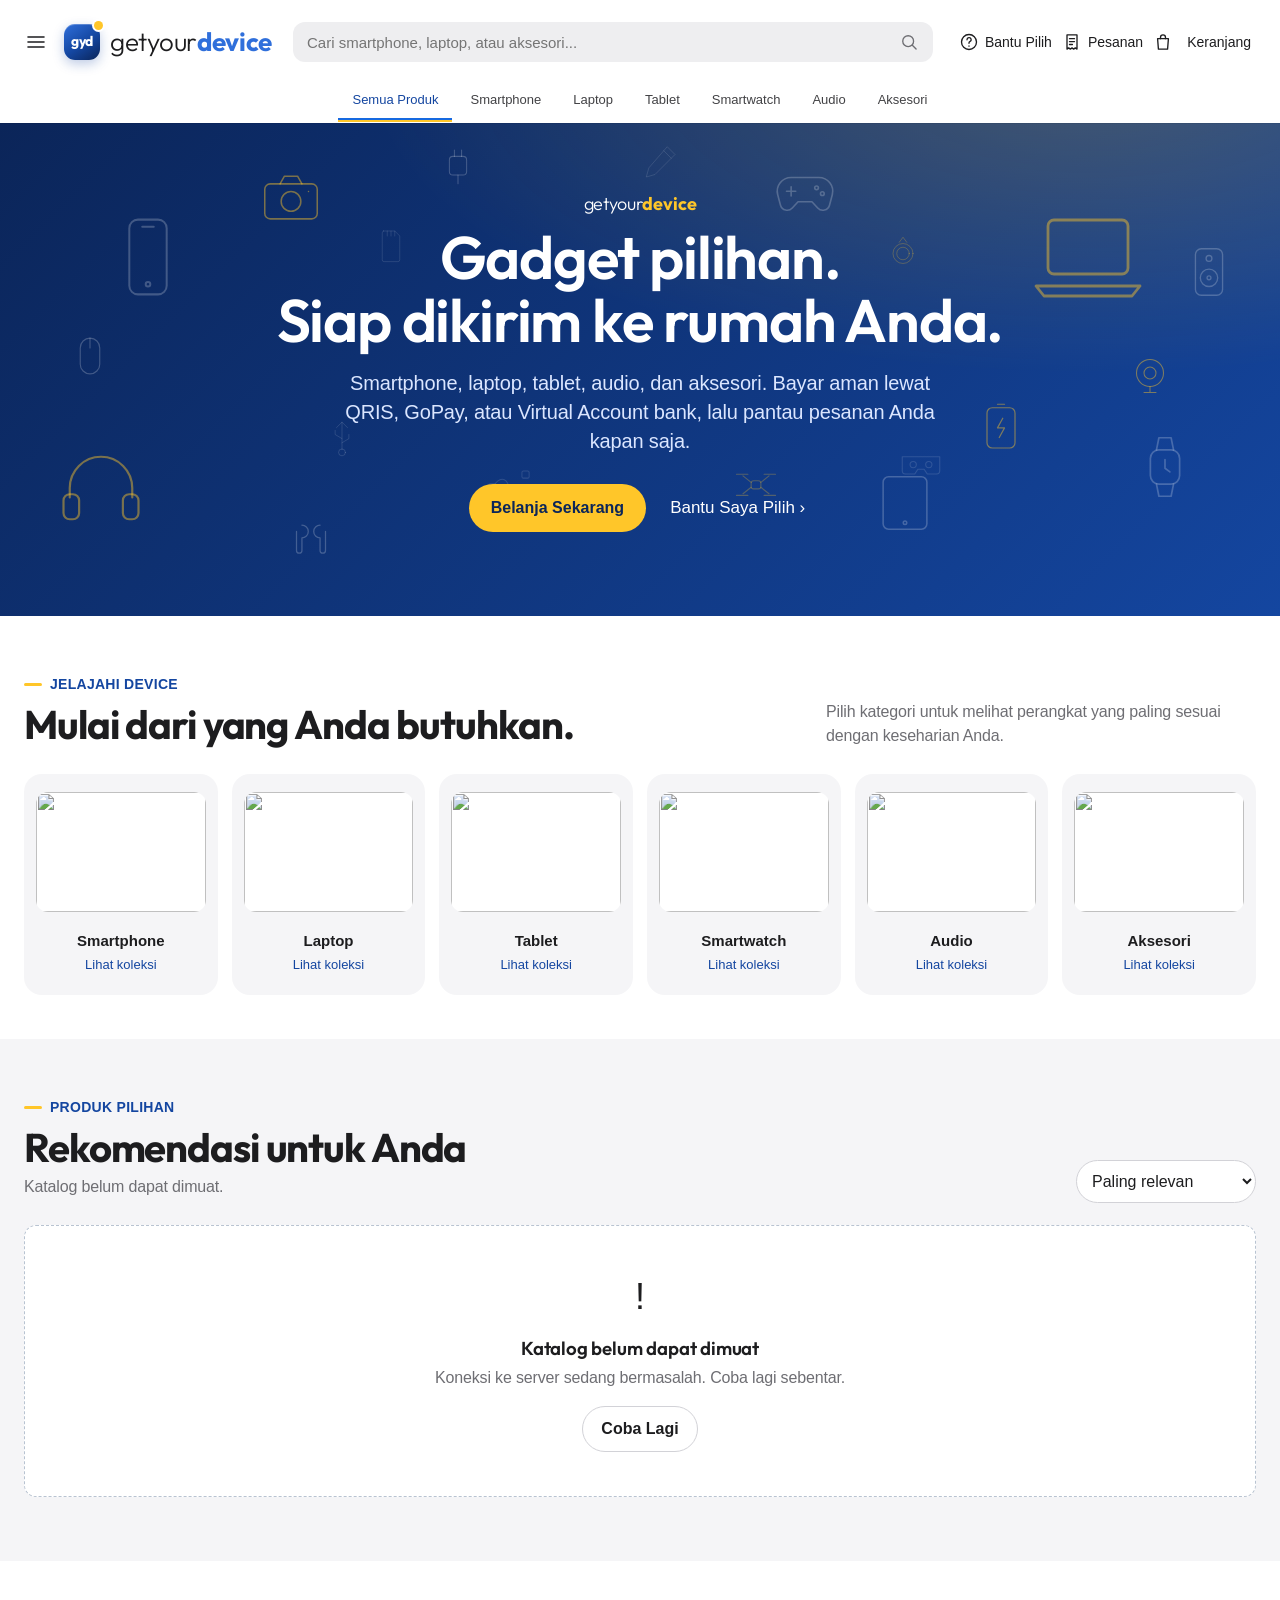
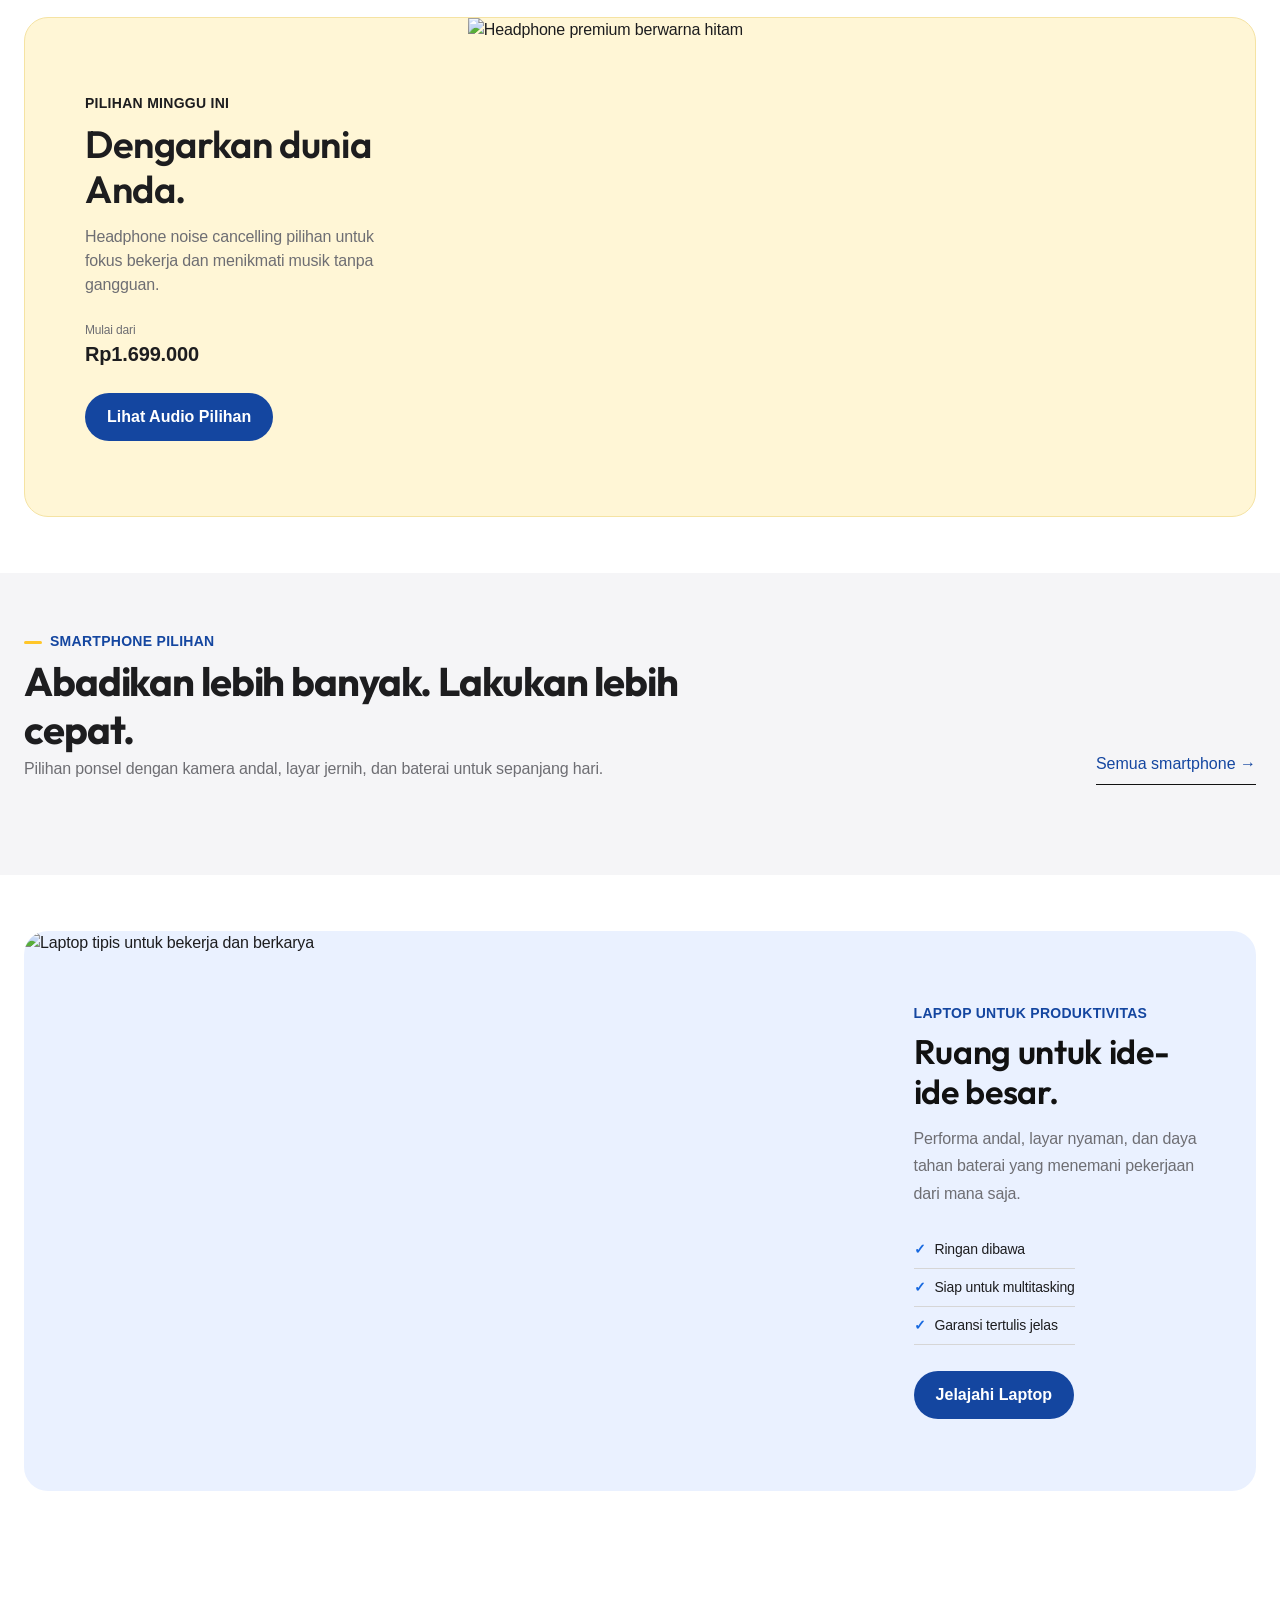
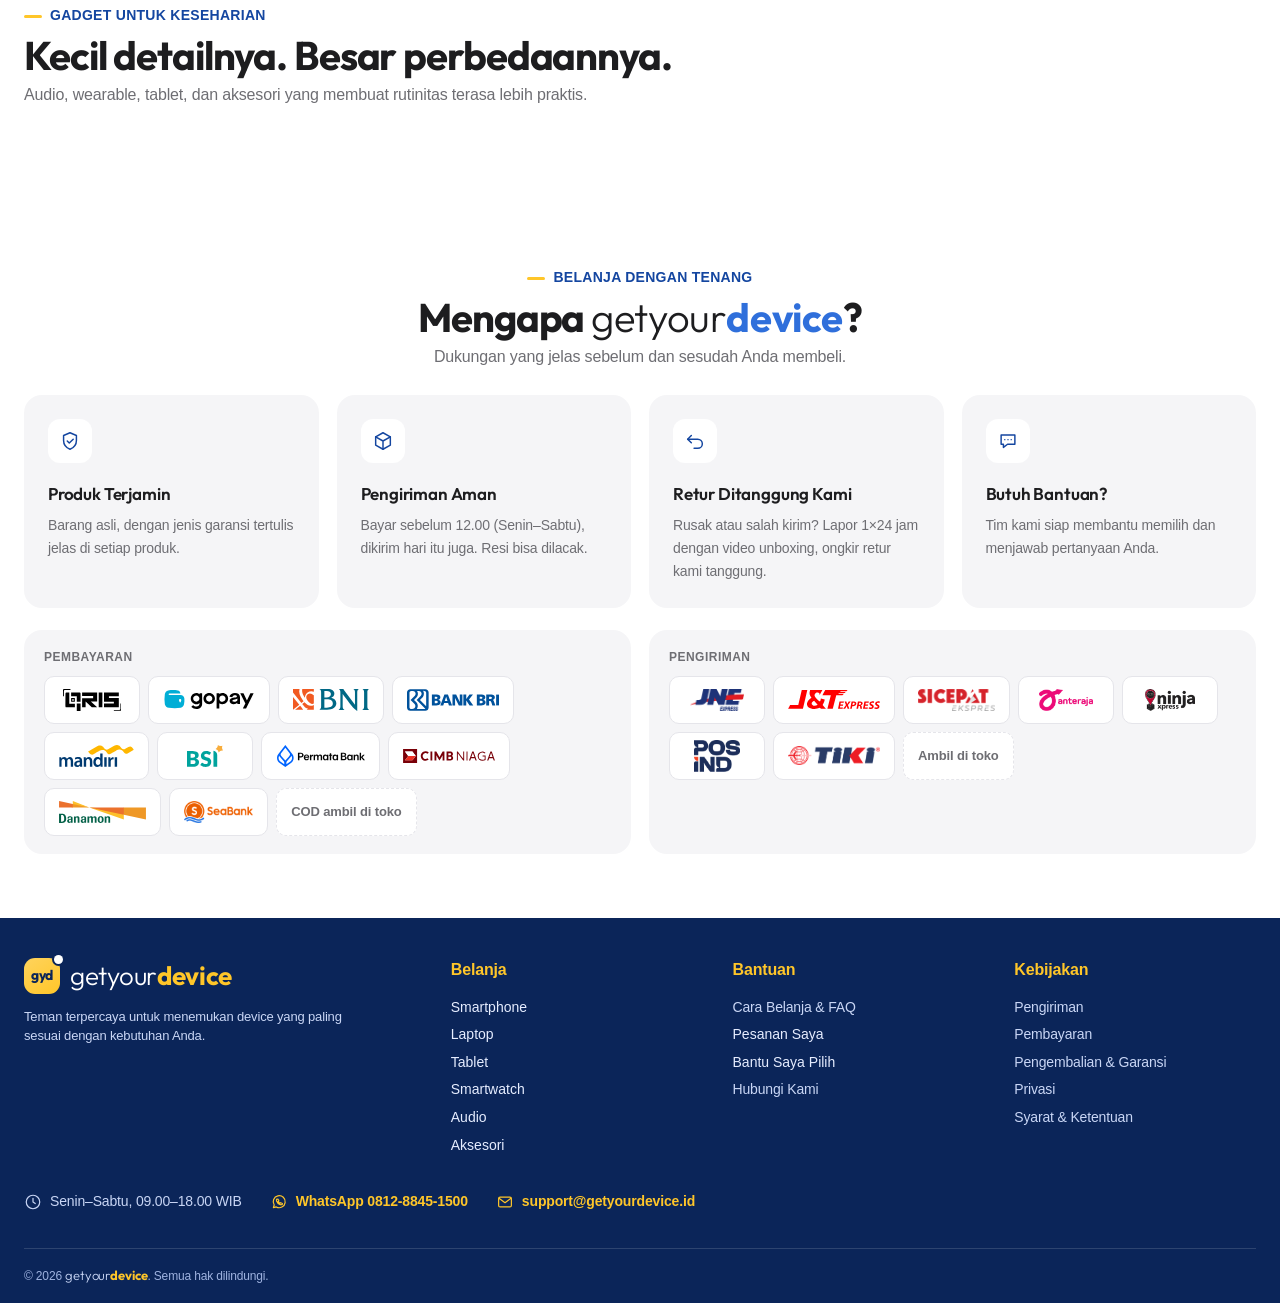
==== index.html @ 86e9160b "Show the SeaBank logo instead of its text tile The store owner supplied the SeaBank logo. It is trim" ====
<!doctype html>
<html lang="id">
<head>
  <meta charset="utf-8">
  <meta name="viewport" content="width=device-width, initial-scale=1">
  <meta name="description" content="getyourdevice — toko gadget terpercaya untuk smartphone, laptop, tablet, smartwatch, audio, dan aksesori.">
  <title>getyourdevice — Gadget Pilihan untuk Semua</title>
  <meta property="og:type" content="website">
  <meta property="og:site_name" content="getyourdevice">
  <meta property="og:locale" content="id_ID">
  <meta property="og:url" content="https://www.getyourdevice.id/">
  <meta property="og:title" content="getyourdevice — Gadget Pilihan untuk Semua">
  <meta property="og:description" content="Smartphone, laptop, tablet, smartwatch, audio, dan aksesori. Pembayaran aman lewat Midtrans, pengiriman ke seluruh Indonesia.">
  <meta property="og:image" content="https://www.getyourdevice.id/icon-512.png">
  <meta property="og:image:width" content="512">
  <meta property="og:image:height" content="512">
  <meta name="twitter:card" content="summary">
  <link rel="stylesheet" href="./styles.css">
  <link rel="preconnect" href="https://fonts.googleapis.com">
  <link rel="preconnect" href="https://fonts.gstatic.com" crossorigin>
  <link href="https://fonts.googleapis.com/css2?family=Outfit:wght@300;400;600;700&display=swap" rel="stylesheet">
  <link rel="icon" href="./favicon.ico" sizes="any">
  <link rel="icon" href="./favicon-32.png" type="image/png" sizes="32x32">
  <link rel="icon" href="./favicon.svg" type="image/svg+xml">
  <link rel="apple-touch-icon" href="./apple-touch-icon.png">
  <link rel="manifest" href="./site.webmanifest">
  <meta name="theme-color" content="#1446A0">
</head>
<body>
  <a class="skip-link" href="#mainContent">Lewati ke konten utama</a>
  <header class="site-header">
    <div class="container header-main">
      <div class="header-start"><button class="menu-button" type="button" data-action="open-menu" aria-label="Buka menu" aria-controls="menuDrawer"><svg class="ui-icon" viewBox="0 0 24 24" aria-hidden="true" focusable="false"><path d="M4 7h16M4 12h16M4 17h16"/></svg></button><button class="brand" type="button" data-action="show-store" aria-label="Kembali ke beranda"><span class="brand-mark" aria-hidden="true">gyd</span><span class="logo"><span class="a">getyour</span><span class="b">device</span></span></button></div>
      <form class="search-wrap" id="searchForm" role="search">
        <label class="sr-only" for="searchInput">Cari produk</label>
        <input id="searchInput" type="search" autocomplete="off" placeholder="Cari smartphone, laptop, atau aksesori...">
        <button type="submit" aria-label="Cari produk"><svg class="ui-icon" viewBox="0 0 24 24" aria-hidden="true" focusable="false"><circle cx="11" cy="11" r="6.5"/><path d="m16 16 4.5 4.5"/></svg><span>Cari</span></button>
      </form>
      <nav class="header-actions" aria-label="Navigasi utama">
        <button type="button" class="icon-button" data-action="open-helper"><span class="action-symbol" aria-hidden="true"><svg class="ui-icon" viewBox="0 0 24 24" aria-hidden="true" focusable="false"><circle cx="12" cy="12" r="9"/><path d="M9.6 9.3a2.5 2.5 0 1 1 3.4 2.3c-.6.3-1 .8-1 1.5v.4"/><path d="M12 16.8v.2"/></svg></span><span>Bantu Pilih</span></button>
        <button type="button" class="icon-button" data-action="show-orders"><span class="action-symbol" aria-hidden="true"><svg class="ui-icon" viewBox="0 0 24 24" aria-hidden="true" focusable="false"><path d="M6 3.5h12v17l-2-1.4-2 1.4-2-1.4-2 1.4-2-1.4-2 1.4z"/><path d="M9 8h6M9 11.5h6M9 15h3.5"/></svg></span><span>Pesanan</span></button>
        <button type="button" class="icon-button cart-button" data-action="open-cart"><span class="action-symbol" aria-hidden="true"><svg class="ui-icon" viewBox="0 0 24 24" aria-hidden="true" focusable="false"><path d="M5.5 8h13l-1 12.5h-11z"/><path d="M9 8V6.5a3 3 0 0 1 6 0V8"/></svg></span><span>Keranjang</span><b id="cartCount" aria-label="0 item" data-empty="true">0</b></button>
      </nav>
    </div>
    <div class="category-bar"><nav class="container categories" aria-label="Kategori produk" id="categoryNav"></nav></div>
  </header>

  <main id="mainContent">
    <div id="storeView">
      <section class="hero premium-hero store-hero" aria-labelledby="heroTitle">
        <div class="hero-art" aria-hidden="true"><svg class="hero-gadget g-phone" style="--x:8%;--y:18%;--s:92px;--d:0s" viewBox="0 0 64 64" focusable="false"><rect x="19" y="6" width="26" height="52" rx="6"/><path d="M28 11h8"/><circle cx="32" cy="51" r="1.6"/></svg><svg class="hero-gadget g-laptop is-accent" style="--x:80%;--y:14%;--s:128px;--d:-3s" viewBox="0 0 64 64" focusable="false"><rect x="12" y="14" width="40" height="27" rx="3"/><path d="M6 47h52l-4 5H10z"/></svg><svg class="hero-gadget g-watch" style="--x:88%;--y:62%;--s:78px;--d:-6s" viewBox="0 0 64 64" focusable="false"><rect x="20" y="18" width="24" height="28" rx="7"/><path d="M25 18l2-10h10l2 10M25 46l2 10h10l2-10"/><path d="M32 26v7l4 3"/></svg><svg class="hero-gadget g-head is-accent" style="--x:4%;--y:64%;--s:100px;--d:-2s" viewBox="0 0 64 64" focusable="false"><path d="M12 38v-6a20 20 0 0 1 40 0v6"/><rect x="8" y="36" width="10" height="16" rx="4"/><rect x="46" y="36" width="10" height="16" rx="4"/></svg><svg class="hero-gadget g-tablet" style="--x:68%;--y:70%;--s:70px;--d:-8s" viewBox="0 0 64 64" focusable="false"><rect x="12" y="8" width="40" height="48" rx="5"/><circle cx="32" cy="50" r="1.6"/></svg><svg class="hero-gadget g-buds" style="--x:22%;--y:78%;--s:58px;--d:-5s" viewBox="0 0 64 64" focusable="false"><path d="M22 20a7 7 0 1 1 0 14v14a3 3 0 0 1-6 0V27"/><path d="M42 20a7 7 0 1 0 0 14v14a3 3 0 0 0 6 0V27"/></svg><svg class="hero-gadget g-camera is-accent g-extra" style="--x:20%;--y:8%;--s:70px;--d:-4s" viewBox="0 0 64 64" focusable="false"><rect x="8" y="20" width="48" height="32" rx="5"/><path d="M22 20l4-7h12l4 7"/><circle cx="32" cy="36" r="9"/><path d="M48 27h.01"/></svg><svg class="hero-gadget g-gamepad g-extra" style="--x:60%;--y:6%;--s:74px;--d:-7s" viewBox="0 0 64 64" focusable="false"><path d="M20 22h24a12 12 0 0 1 11.6 15l-2.4 9a6 6 0 0 1-10.2 2.4L38 43H26l-5 5.4A6 6 0 0 1 10.8 46l-2.4-9A12 12 0 0 1 20 22z"/><path d="M20 30v8M16 34h8"/><circle cx="42" cy="31" r="1.6"/><circle cx="47" cy="36" r="1.6"/></svg><svg class="hero-gadget g-speaker g-extra" style="--x:92%;--y:24%;--s:62px;--d:-1s" viewBox="0 0 64 64" focusable="false"><rect x="18" y="8" width="28" height="48" rx="6"/><circle cx="32" cy="38" r="9"/><circle cx="32" cy="38" r="2"/><circle cx="32" cy="18" r="3"/></svg><svg class="hero-gadget g-mouse g-extra" style="--x:5%;--y:42%;--s:52px;--d:-9s" viewBox="0 0 64 64" focusable="false"><rect x="20" y="10" width="24" height="44" rx="12"/><path d="M32 10v12"/></svg><svg class="hero-gadget g-power is-accent g-extra" style="--x:76%;--y:56%;--s:56px;--d:-3s" viewBox="0 0 64 64" focusable="false"><rect x="16" y="10" width="32" height="46" rx="6"/><path d="M34 22l-6 11h8l-6 11"/><path d="M28 6h8"/></svg><svg class="hero-gadget g-charger g-extra" style="--x:34%;--y:4%;--s:46px;--d:-10s" viewBox="0 0 64 64" focusable="false"><rect x="20" y="20" width="24" height="26" rx="5"/><path d="M27 20v-9M37 20v-9M32 46v12"/></svg><svg class="hero-gadget g-cam360 is-accent g-extra" style="--x:88%;--y:46%;--s:48px;--d:-2s" viewBox="0 0 64 64" focusable="false"><rect x="14" y="14" width="36" height="36" rx="18"/><circle cx="32" cy="32" r="8"/><path d="M32 50v8M24 58h16"/></svg><svg class="hero-gadget g-extra g-soft g-sd" style="--x:29%;--y:21%;--s:40px;--d:-3s" viewBox="0 0 64 64" focusable="false"><path d="M20 8h18l8 8v38a3 3 0 0 1-3 3H21a3 3 0 0 1-3-3V11a3 3 0 0 1 2-3z"/><path d="M26 8v8M32 8v8M38 8v8"/></svg><svg class="hero-gadget g-extra g-soft g-ring is-accent" style="--x:69%;--y:22%;--s:40px;--d:-6s" viewBox="0 0 64 64" focusable="false"><circle cx="32" cy="36" r="16"/><circle cx="32" cy="36" r="10"/><path d="M26 18l6-8 6 8"/></svg><svg class="hero-gadget g-extra g-soft g-usb" style="--x:25%;--y:60%;--s:44px;--d:-1s" viewBox="0 0 64 64" focusable="false"><path d="M32 6v40"/><path d="M24 14l8-8 8 8"/><path d="M32 30l-10-6v-6M32 36l10-6v-6"/><circle cx="32" cy="50" r="5"/></svg><svg class="hero-gadget g-extra g-soft g-cable" style="--x:38%;--y:68%;--s:46px;--d:-8s" viewBox="0 0 64 64" focusable="false"><path d="M10 40c8-14 18-14 22 0s14 14 22 0"/><rect x="4" y="36" width="10" height="10" rx="2"/><rect x="50" y="18" width="10" height="10" rx="2"/></svg><svg class="hero-gadget g-extra g-soft g-drone is-accent" style="--x:57%;--y:68%;--s:52px;--d:-4s" viewBox="0 0 64 64" focusable="false"><rect x="26" y="28" width="12" height="10" rx="3"/><path d="M26 30l-10-8M38 30l10-8M26 36l-10 8M38 36l10 8"/><path d="M8 20h14M42 20h14M8 46h14M42 46h14"/></svg><svg class="hero-gadget g-extra g-soft g-vr" style="--x:70%;--y:64%;--s:50px;--d:-9s" viewBox="0 0 64 64" focusable="false"><path d="M8 24h48v18a4 4 0 0 1-4 4H40l-4-6h-8l-4 6H12a4 4 0 0 1-4-4z"/><circle cx="22" cy="34" r="4"/><circle cx="42" cy="34" r="4"/></svg><svg class="hero-gadget g-extra g-soft g-stylus" style="--x:50%;--y:4%;--s:40px;--d:-2s" viewBox="0 0 64 64" focusable="false"><path d="M44 8l12 12L24 52l-14 4 4-14z"/><path d="M38 14l12 12"/></svg></div>
        <div class="container hero-grid">
          <div class="hero-copy reveal">
            <span class="hero-kicker"><span class="logo logo-inline"><span class="a">getyour</span><span class="b">device</span></span></span>
            <h1 id="heroTitle">Gadget pilihan.<br>Siap dikirim ke rumah Anda.</h1>
            <p>Smartphone, laptop, tablet, audio, dan aksesori. Bayar aman lewat QRIS, GoPay, atau Virtual Account bank, lalu pantau pesanan Anda kapan saja.</p>
            <div class="hero-actions"><button class="primary" type="button" data-action="scroll-products">Belanja Sekarang</button><button class="secondary hero-link" type="button" data-action="open-helper">Bantu Saya Pilih <span aria-hidden="true">›</span></button></div>
          </div>
        </div>
        <div class="hero-marquee" aria-label="Produk di getyourdevice"><div class="marquee-track" id="heroMarquee"></div></div>
      </section>

      <section class="container category-section reveal" aria-labelledby="categoryTitle">
        <div class="section-title editorial-heading"><div><span class="overline">JELAJAHI DEVICE</span><h2 id="categoryTitle">Mulai dari yang Anda butuhkan.</h2></div><p>Pilih kategori untuk melihat perangkat yang paling sesuai dengan keseharian Anda.</p></div>
        <div class="category-cards" id="categoryCards"></div>
      </section>

      <section class="new-section hidden" id="newSection" aria-labelledby="newTitle"><div class="container"><h2 id="newTitle" class="sr-only">Produk baru</h2><div class="new-grid" id="newGrid"></div></div></section>

      <section class="promo-section hidden" id="promoSection" aria-labelledby="promoTitle"><div class="container"><h2 id="promoTitle">Promo terbatas</h2><div class="promo-carousel"><button class="promo-arrow prev" type="button" data-promo-step="-1" aria-label="Promo sebelumnya"><svg viewBox="0 0 24 24" aria-hidden="true" focusable="false"><path d="M15 5l-7 7 7 7"/></svg></button><div class="promo-track" id="promoTrack" tabindex="0" aria-label="Daftar produk promo"></div><button class="promo-arrow next" type="button" data-promo-step="1" aria-label="Promo berikutnya"><svg viewBox="0 0 24 24" aria-hidden="true" focusable="false"><path d="M9 5l7 7-7 7"/></svg></button></div></div></section>

      <section class="products-section" id="productsSection" aria-labelledby="productsTitle">
        <div class="container">
          <div class="section-title product-heading"><div><span class="overline">PRODUK PILIHAN</span><h2 id="productsTitle">Rekomendasi untuk Anda</h2><p id="resultText">Produk gadget terbaik dan paling dicari.</p></div><select id="sortSelect" aria-label="Urutkan produk"><option value="featured">Paling relevan</option><option value="low">Harga terendah</option><option value="high">Harga tertinggi</option><option value="name">Nama A–Z</option></select></div>
          <div id="productGrid" class="product-grid" aria-live="polite"></div>
        </div>
      </section>

      <section class="container weekly-deal reveal" aria-labelledby="dealTitle"><div class="weekly-deal-copy"><span class="overline">PILIHAN MINGGU INI</span><h2 id="dealTitle">Dengarkan dunia Anda.</h2><p>Headphone noise cancelling pilihan untuk fokus bekerja dan menikmati musik tanpa gangguan.</p><div class="deal-price"><small>Mulai dari</small><strong>Rp1.699.000</strong></div><button class="deal-button" type="button" data-category="Audio">Lihat Audio Pilihan</button></div><div class="weekly-deal-image"><img src="https://images.unsplash.com/photo-1546435770-a3e426bf472b?auto=format&fit=crop&w=1200&q=92" alt="Headphone premium berwarna hitam" width="1200" height="800" loading="lazy"></div></section>

      <section class="showcase-section phone-story reveal" aria-labelledby="latestPhonesTitle">
        <div class="container"><div class="section-title"><div><span class="overline">SMARTPHONE PILIHAN</span><h2 id="latestPhonesTitle">Abadikan lebih banyak. Lakukan lebih cepat.</h2><p>Pilihan ponsel dengan kamera andal, layar jernih, dan baterai untuk sepanjang hari.</p></div><button class="text-link" type="button" data-category="Smartphone">Semua smartphone <span aria-hidden="true">→</span></button></div><div id="smartphoneShowcase" class="showcase-grid editorial-products"></div></div>
      </section>

      <section class="container feature-story reveal" aria-labelledby="laptopTitle">
        <div class="feature-story-image"><img src="https://images.unsplash.com/photo-1517336714731-489689fd1ca8?auto=format&fit=crop&w=1200&q=90" alt="Laptop tipis untuk bekerja dan berkarya" width="1200" height="760" loading="lazy"></div>
        <div class="feature-story-copy"><span class="overline">LAPTOP UNTUK PRODUKTIVITAS</span><h2 id="laptopTitle">Ruang untuk ide-ide besar.</h2><p>Performa andal, layar nyaman, dan daya tahan baterai yang menemani pekerjaan dari mana saja.</p><ul class="story-specs"><li>Ringan dibawa</li><li>Siap untuk multitasking</li><li>Garansi tertulis jelas</li></ul><button class="primary" type="button" data-category="Laptop">Jelajahi Laptop</button></div>
      </section>

      <section class="showcase-section popular-section reveal" aria-labelledby="popularTitle"><div class="container"><div class="section-title"><div><span class="overline">GADGET UNTUK KESEHARIAN</span><h2 id="popularTitle">Kecil detailnya. Besar perbedaannya.</h2><p>Audio, wearable, tablet, dan aksesori yang membuat rutinitas terasa lebih praktis.</p></div></div><div id="popularShowcase" class="showcase-grid lifestyle-grid"></div></div></section>

      <section class="why-section trust-section reveal" aria-labelledby="whyTitle"><div class="container"><div class="section-title centered-title"><div><span class="overline">BELANJA DENGAN TENANG</span><h2 id="whyTitle">Mengapa <span class="logo logo-inline"><span class="a">getyour</span><span class="b">device</span></span>?</h2><p>Dukungan yang jelas sebelum dan sesudah Anda membeli.</p></div></div><div class="why-grid"><article><span aria-hidden="true"><svg class="ui-icon" viewBox="0 0 24 24" aria-hidden="true" focusable="false"><path d="M12 3 5 6v5.5c0 4.3 2.9 7.9 7 9.5 4.1-1.6 7-5.2 7-9.5V6z"/><path d="m9 12 2.2 2.2L15.5 10"/></svg></span><h3>Produk Terjamin</h3><p>Barang asli, dengan jenis garansi tertulis jelas di setiap produk.</p></article><article><span aria-hidden="true"><svg class="ui-icon" viewBox="0 0 24 24" aria-hidden="true" focusable="false"><path d="m12 3 8 4.5v9L12 21l-8-4.5v-9z"/><path d="m4 7.5 8 4.5 8-4.5M12 12v9"/></svg></span><h3>Pengiriman Aman</h3><p>Bayar sebelum 12.00 (Senin–Sabtu), dikirim hari itu juga. Resi bisa dilacak.</p></article><article><span aria-hidden="true"><svg class="ui-icon" viewBox="0 0 24 24" aria-hidden="true" focusable="false"><path d="M4 10h11a5 5 0 0 1 0 10h-4"/><path d="m8 6-4 4 4 4"/></svg></span><h3>Retur Ditanggung Kami</h3><p>Rusak atau salah kirim? Lapor 1×24 jam dengan video unboxing, ongkir retur kami tanggung.</p></article><article><span aria-hidden="true"><svg class="ui-icon" viewBox="0 0 24 24" aria-hidden="true" focusable="false"><path d="M4.5 5.5h15v10h-8l-4.5 3.5v-3.5h-2.5z"/><path d="M8.5 10.5h.01M12 10.5h.01M15.5 10.5h.01"/></svg></span><h3>Butuh Bantuan?</h3><p>Tim kami siap membantu memilih dan menjawab pertanyaan Anda.</p></article></div><div class="assurance-strip"><div><span class="assurance-label">Pembayaran</span><ul class="brand-tiles" aria-label="Metode pembayaran"><li class="brand-tile"><img src="./logos/qris.svg" alt="QRIS" width="96" height="28" loading="lazy" decoding="async"></li><li class="brand-tile"><img src="./logos/gopay.svg" alt="GoPay" width="96" height="28" loading="lazy" decoding="async"></li><li class="brand-tile"><img src="./logos/bni.svg" alt="Virtual Account BNI" width="96" height="28" loading="lazy" decoding="async"></li><li class="brand-tile"><img src="./logos/bri.svg" alt="Virtual Account BRI" width="96" height="28" loading="lazy" decoding="async"></li><li class="brand-tile"><img src="./logos/mandiri.svg" alt="Virtual Account Mandiri" width="96" height="28" loading="lazy" decoding="async"></li><li class="brand-tile"><img src="./logos/bsi.svg" alt="Virtual Account BSI" width="96" height="28" loading="lazy" decoding="async"></li><li class="brand-tile"><img src="./logos/permata.svg" alt="Virtual Account Permata" width="96" height="28" loading="lazy" decoding="async"></li><li class="brand-tile"><img src="./logos/cimb.svg" alt="Virtual Account CIMB Niaga" width="96" height="28" loading="lazy" decoding="async"></li><li class="brand-tile"><img src="./logos/danamon.svg" alt="Virtual Account Danamon" width="96" height="24" loading="lazy" decoding="async"></li><li class="brand-tile"><img src="./logos/seabank.png" alt="Virtual Account SeaBank" width="88" height="28" loading="lazy" decoding="async"></li><li class="brand-tile brand-tile-text brand-tile-store">COD ambil di toko</li></ul></div><div><span class="assurance-label">Pengiriman</span><ul class="brand-tiles" aria-label="Kurir pengiriman"><li class="brand-tile"><img src="./logos/jne.png" alt="JNE" width="96" height="28" loading="lazy" decoding="async"></li><li class="brand-tile"><img src="./logos/jnt.svg" alt="J&amp;T Express" width="96" height="28" loading="lazy" decoding="async"></li><li class="brand-tile"><img src="./logos/sicepat.png" alt="SiCepat Ekspres" width="96" height="28" loading="lazy" decoding="async"></li><li class="brand-tile"><img src="./logos/anteraja.png" alt="AnterAja" width="96" height="28" loading="lazy" decoding="async"></li><li class="brand-tile"><img src="./logos/ninja.png" alt="Ninja Xpress" width="96" height="28" loading="lazy" decoding="async"></li><li class="brand-tile brand-tile-tall"><img src="./logos/pos.png" alt="POS Indonesia" width="96" height="28" loading="lazy" decoding="async"></li><li class="brand-tile"><img src="./logos/tiki.png" alt="TIKI" width="96" height="28" loading="lazy" decoding="async"></li><li class="brand-tile brand-tile-text brand-tile-store">Ambil di toko</li></ul></div></div></div></section>
    </div>

    <section id="adminView" class="container admin-view hidden" aria-labelledby="adminTitle">
      <div class="section-title"><div><span class="overline">MODE DEMO SEMENTARA</span><h1 id="adminTitle">Admin Toko</h1><p>Perubahan dinonaktifkan sampai autentikasi admin Supabase tersedia.</p></div><button class="secondary" type="button" data-action="show-store">Kembali ke Toko</button></div>
      <div class="tabs" role="tablist"><button id="tabProducts" type="button" class="active" data-admin-tab="products">Produk</button><button id="tabOrders" type="button" data-admin-tab="orders">Pesanan</button></div>
      <div id="adminProducts" class="admin-grid">
        <form id="productForm" class="panel"><h2 id="productFormTitle">Tambah Produk</h2><input type="hidden" id="editId"><label for="productName">Nama produk</label><input id="productName" required><div class="field-row"><div><label for="productPrice">Harga (Rp)</label><input id="productPrice" required type="number" min="0"></div><div><label for="productStock">Stok</label><input id="productStock" required type="number" min="0"></div></div><label for="productCategory">Kategori</label><select id="productCategory"></select><label for="productDescription">Deskripsi</label><textarea id="productDescription" rows="3"></textarea><label for="productImage">Foto produk</label><input id="productImage" type="file" accept="image/*"><div class="form-actions"><button class="primary" type="submit">Simpan Produk</button><button class="secondary" type="button" data-action="reset-product">Reset</button></div></form>
        <div class="panel"><h2>Daftar Produk</h2><div id="adminProductList"></div></div>
      </div>
      <div id="adminOrders" class="panel hidden"><h2>Pesanan Masuk</h2><div id="orderList"></div></div>
    </section>

    <section id="customerOrdersView" class="orders-view hidden" aria-labelledby="customerOrdersTitle"><div class="container"><div class="section-title"><div><span class="overline">RIWAYAT BELANJA</span><h1 id="customerOrdersTitle">Pesanan Saya</h1><p>Status, pembayaran, dan resi pengiriman pesanan Anda.</p></div><button class="secondary" type="button" data-action="show-store">Kembali ke Toko</button></div><form id="orderLookup" class="order-lookup" novalidate><div><h2>Lacak Pesanan</h2><p>Belanja dari perangkat lain? Masukkan nomor pesanan dan nomor WhatsApp yang dipakai saat checkout.</p></div><label for="lookupOrderNumber">Nomor pesanan<input id="lookupOrderNumber" autocomplete="off" autocapitalize="characters" placeholder="GYD-20260928-0001" required></label><label for="lookupPhone">Nomor WhatsApp<input id="lookupPhone" inputmode="tel" autocomplete="tel" placeholder="08xxxxxxxxxx" required></label><button class="primary" type="submit">Lacak</button><p id="lookupMessage" class="lookup-message" role="status" aria-live="polite"></p></form><div id="customerOrderList" class="customer-order-list"></div></div></section>
  </main>

  <footer><div class="container footer-grid"><div class="footer-about"><button class="brand footer-brand" type="button" data-action="show-store"><span class="brand-mark" aria-hidden="true">gyd</span><span class="logo"><span class="a">getyour</span><span class="b">device</span></span></button><p>Teman terpercaya untuk menemukan device yang paling sesuai dengan kebutuhan Anda.</p></div><div><strong>Belanja</strong><button type="button" data-category="Smartphone">Smartphone</button><button type="button" data-category="Laptop">Laptop</button><button type="button" data-category="Tablet">Tablet</button><button type="button" data-category="Smartwatch">Smartwatch</button><button type="button" data-category="Audio">Audio</button><button type="button" data-category="Accessories">Aksesori</button></div><div><strong>Bantuan</strong><a href="./bantuan.html">Cara Belanja &amp; FAQ</a><button type="button" data-action="show-orders">Pesanan Saya</button><button type="button" data-action="open-helper">Bantu Saya Pilih</button><a href="./bantuan.html#hubungi">Hubungi Kami</a></div><div><strong>Kebijakan</strong><a href="./bantuan.html#pengiriman">Pengiriman</a><a href="./bantuan.html#pembayaran">Pembayaran</a><a href="./bantuan.html#pengembalian">Pengembalian &amp; Garansi</a><a href="./bantuan.html#privasi">Privasi</a><a href="./bantuan.html#syarat">Syarat &amp; Ketentuan</a></div></div><div class="container footer-contact"><span><svg class="ui-icon" viewBox="0 0 24 24" aria-hidden="true" focusable="false"><circle cx="12" cy="12" r="9"/><path d="M12 7v5l3 2"/></svg>Senin–Sabtu, 09.00–18.00 WIB</span><a href="https://wa.me/6281288451500" target="_blank" rel="noopener"><svg class="ui-icon" viewBox="0 0 24 24" aria-hidden="true" focusable="false"><path d="M4.5 19.5 5.6 16A8 8 0 1 1 8.4 18.6z"/><path d="M9.2 8.6c.2-.5.5-.5.8-.5h.5c.2 0 .4.1.5.4l.7 1.6c.1.3 0 .5-.2.7l-.5.5c.5 1 1.3 1.8 2.3 2.3l.5-.5c.2-.2.5-.3.7-.2l1.6.7c.3.1.4.3.4.5v.5c0 .3 0 .6-.5.8-.6.3-1.4.4-2.3.1-2.3-.8-4.1-2.6-4.9-4.9-.3-.9-.2-1.7.1-2.3z"/></svg>WhatsApp 0812-8845-1500</a><a href="mailto:support@getyourdevice.id"><svg class="ui-icon" viewBox="0 0 24 24" aria-hidden="true" focusable="false"><rect x="3.5" y="5.5" width="17" height="13" rx="2"/><path d="m4 7 8 6 8-6"/></svg>support@getyourdevice.id</a></div><div class="container copyright">© 2026 <span class="logo logo-inline"><span class="a">getyour</span><span class="b">device</span></span>. Semua hak dilindungi.</div></footer>

  <div id="menuDrawer" class="overlay menu-overlay hidden" aria-hidden="true"><button class="backdrop" data-action="close-menu" aria-label="Tutup menu"></button><aside class="drawer drawer-left menu-drawer" role="dialog" aria-modal="true" aria-labelledby="menuTitle"><div class="drawer-head"><h2 id="menuTitle" class="sr-only">Menu</h2><span class="menu-brand"><span class="brand-mark" aria-hidden="true">gyd</span><span class="logo"><span class="a">getyour</span><span class="b">device</span></span></span><button class="close-button" type="button" data-action="close-menu" aria-label="Tutup menu">×</button></div><nav class="menu-nav" aria-label="Menu utama"><p class="menu-label">Kategori</p><ul><li><button type="button" data-category="Smartphone">Smartphone<svg class="ui-icon" viewBox="0 0 24 24" aria-hidden="true" focusable="false"><path d="m9 6 6 6-6 6"/></svg></button></li><li><button type="button" data-category="Laptop">Laptop<svg class="ui-icon" viewBox="0 0 24 24" aria-hidden="true" focusable="false"><path d="m9 6 6 6-6 6"/></svg></button></li><li><button type="button" data-category="Tablet">Tablet<svg class="ui-icon" viewBox="0 0 24 24" aria-hidden="true" focusable="false"><path d="m9 6 6 6-6 6"/></svg></button></li><li><button type="button" data-category="Smartwatch">Smartwatch<svg class="ui-icon" viewBox="0 0 24 24" aria-hidden="true" focusable="false"><path d="m9 6 6 6-6 6"/></svg></button></li><li><button type="button" data-category="Audio">Audio<svg class="ui-icon" viewBox="0 0 24 24" aria-hidden="true" focusable="false"><path d="m9 6 6 6-6 6"/></svg></button></li><li><button type="button" data-category="Accessories">Aksesori<svg class="ui-icon" viewBox="0 0 24 24" aria-hidden="true" focusable="false"><path d="m9 6 6 6-6 6"/></svg></button></li></ul><p class="menu-label">Belanja</p><ul><li><button type="button" data-action="show-orders">Pesanan Saya<svg class="ui-icon" viewBox="0 0 24 24" aria-hidden="true" focusable="false"><path d="m9 6 6 6-6 6"/></svg></button></li><li><button type="button" data-action="track-order">Lacak Pesanan<svg class="ui-icon" viewBox="0 0 24 24" aria-hidden="true" focusable="false"><path d="m9 6 6 6-6 6"/></svg></button></li><li><button type="button" data-action="open-helper">Bantu Saya Pilih<svg class="ui-icon" viewBox="0 0 24 24" aria-hidden="true" focusable="false"><path d="m9 6 6 6-6 6"/></svg></button></li></ul><p class="menu-label">Bantuan</p><ul><li><a href="./bantuan.html">Cara Belanja &amp; FAQ<svg class="ui-icon" viewBox="0 0 24 24" aria-hidden="true" focusable="false"><path d="m9 6 6 6-6 6"/></svg></a></li><li><a href="./bantuan.html#pengiriman">Pengiriman<svg class="ui-icon" viewBox="0 0 24 24" aria-hidden="true" focusable="false"><path d="m9 6 6 6-6 6"/></svg></a></li><li><a href="./bantuan.html#pengembalian">Pengembalian &amp; Garansi<svg class="ui-icon" viewBox="0 0 24 24" aria-hidden="true" focusable="false"><path d="m9 6 6 6-6 6"/></svg></a></li><li><a href="./bantuan.html#privasi">Kebijakan Privasi<svg class="ui-icon" viewBox="0 0 24 24" aria-hidden="true" focusable="false"><path d="m9 6 6 6-6 6"/></svg></a></li></ul></nav><a class="menu-whatsapp" href="https://wa.me/6281288451500" target="_blank" rel="noopener">Hubungi via WhatsApp<small>Senin–Sabtu, 09.00–18.00 WIB</small></a><a class="menu-email" href="mailto:support@getyourdevice.id">support@getyourdevice.id</a></aside></div>

  <div id="cartDrawer" class="overlay hidden" aria-hidden="true"><button class="backdrop" data-action="close-cart" aria-label="Tutup keranjang"></button><aside class="drawer" role="dialog" aria-modal="true" aria-labelledby="cartTitle"><div class="drawer-head"><div><span class="overline">BELANJAAN ANDA</span><h2 id="cartTitle">Keranjang <small id="cartItemTotal">0 item</small></h2></div><button class="close-button" type="button" data-action="close-cart" aria-label="Tutup">×</button></div><div id="cartItems" class="cart-items"></div><div class="cart-footer"><div><span>Subtotal</span><strong id="cartTotal">Rp0</strong></div><div class="cart-assurance"><span>Stok diperiksa otomatis</span><span>Pembayaran aman</span></div><small>Ongkos kirim dihitung saat checkout.</small><button id="checkoutButton" class="primary full" type="button" data-action="checkout">Lanjut ke Checkout</button><button class="text-button full" type="button" data-action="close-cart">Lanjut Belanja</button></div></aside></div>

  <div id="productModal" class="modal product-modal hidden" aria-hidden="true"><div class="modal-card product-detail-card" role="dialog" aria-modal="true" aria-labelledby="detailName"><button class="close-button" type="button" data-action="close-product" aria-label="Tutup detail produk">×</button><div id="productDetail"></div><section class="related-products" aria-labelledby="relatedTitle"><div class="related-head"><span class="overline">LENGKAPI PILIHAN ANDA</span><h3 id="relatedTitle">Produk terkait</h3></div><div id="relatedProducts" class="related-grid"></div></section></div></div>

  <div id="checkoutModal" class="modal hidden" aria-hidden="true"><div class="modal-card checkout-card multistep-checkout" role="dialog" aria-modal="true" aria-labelledby="checkoutTitle"><button class="close-button" type="button" data-action="close-checkout" aria-label="Tutup checkout">×</button><span class="overline">CHECKOUT AMAN</span><h2 id="checkoutTitle">Selesaikan Pesanan</h2><nav id="checkoutProgress" class="checkout-progress" aria-label="Tahapan checkout"></nav><div id="checkoutError" class="form-error hidden" role="alert"></div><div class="checkout-layout"><form id="checkoutForm" novalidate><section class="checkout-step" data-checkout-step="1"><fieldset><legend>Informasi pelanggan</legend><p class="step-help">Masukkan informasi yang dapat kami gunakan untuk menghubungi Anda.</p><label for="custName">Nama lengkap <span aria-hidden="true">*</span></label><input id="custName" required autocomplete="name" aria-describedby="custNameError"><small id="custNameError" class="field-error" data-field-error="custName"></small><div class="field-row"><div><label for="custPhone">Nomor WhatsApp <span aria-hidden="true">*</span></label><input id="custPhone" required inputmode="tel" autocomplete="tel" placeholder="08xxxxxxxxxx" aria-describedby="custPhoneError"><small id="custPhoneError" class="field-error" data-field-error="custPhone"></small></div><div><label for="custEmail">Email <span aria-hidden="true">*</span></label><input id="custEmail" required type="email" autocomplete="email" placeholder="nama@email.com" aria-describedby="custEmailError"><small id="custEmailError" class="field-error" data-field-error="custEmail"></small></div></div></fieldset></section><section class="checkout-step hidden" data-checkout-step="2"><fieldset><legend>Alamat pengiriman</legend><p class="step-help">Pastikan alamat lengkap agar kurir mudah menemukan lokasi Anda.</p><label for="custAddress">Alamat lengkap <span aria-hidden="true">*</span></label><textarea id="custAddress" required rows="3" autocomplete="street-address" placeholder="Nama jalan, nomor rumah, kelurahan, kecamatan" aria-describedby="custAddressError"></textarea><small id="custAddressError" class="field-error" data-field-error="custAddress"></small><div class="field-row"><div><label for="custCity">Kota / Kabupaten <span aria-hidden="true">*</span></label><input id="custCity" required autocomplete="address-level2" aria-describedby="custCityError"><small id="custCityError" class="field-error" data-field-error="custCity"></small></div><div><label for="custPostal">Kode pos <span aria-hidden="true">*</span></label><input id="custPostal" required inputmode="numeric" autocomplete="postal-code" maxlength="5" placeholder="12345" aria-describedby="custPostalError"><small id="custPostalError" class="field-error" data-field-error="custPostal"></small></div></div><label for="custNotes">Catatan untuk pesanan <small>(opsional)</small></label><textarea id="custNotes" rows="2" placeholder="Contoh: titip di pos keamanan"></textarea></fieldset></section><section class="checkout-step hidden" data-checkout-step="3"><fieldset><legend>Pilih metode pengiriman</legend><p class="step-help">Biaya dan estimasi akan diperbarui pada ringkasan pesanan.</p><div id="shippingOptions" class="choice-list"></div></fieldset></section><section class="checkout-step hidden" data-checkout-step="4"><fieldset><legend>Pilih metode pembayaran</legend><p class="step-help">Pembayaran via Transfer Bank dan QRIS dikonfirmasi otomatis. Instruksi pembayaran muncul setelah pesanan dibuat.</p><div id="paymentOptions" class="choice-list"><label class="choice" data-payment-option="Transfer Bank"><input type="radio" name="payment" value="Transfer Bank" checked><span><strong>Transfer Bank (Virtual Account)</strong><small id="vaOptionNote">Nomor Virtual Account muncul setelah pesanan dibuat. Pembayaran terkonfirmasi otomatis.</small></span></label><div id="vaBankPicker" class="va-bank-picker"><label for="vaBank">Pilih bank</label><select id="vaBank" required><option value="bni">BNI</option><option value="bri">BRI</option><option value="mandiri">Mandiri</option><option value="permata">Permata</option><option value="cimb">CIMB Niaga</option></select></div><label class="choice" data-payment-option="QRIS"><input type="radio" name="payment" value="QRIS"><span><strong id="qrisOptionLabel">QRIS</strong><small id="qrisOptionNote">Bayar instan dengan e-wallet atau mobile banking. QR tampil setelah pesanan dibuat.</small></span></label><label class="choice" data-payment-option="COD"><input type="radio" name="payment" value="COD"><span><strong>Bayar di Tempat (COD)</strong><small id="codOptionNote">Bayar tunai saat mengambil pesanan di toko.</small></span></label></div></fieldset></section><section class="checkout-step hidden" data-checkout-step="5"><fieldset><legend>Periksa pesanan Anda</legend><p class="step-help">Pastikan penerima, alamat, pengiriman, dan pembayaran sudah benar.</p><div id="finalReview" class="final-review"></div><label class="review-consent"><input id="reviewConsent" type="checkbox" required><span>Saya telah memeriksa detail pesanan dan menyetujuinya.</span></label></fieldset></section><div class="checkout-navigation"><button id="checkoutBack" class="secondary hidden" type="button" data-action="checkout-back">Kembali</button><button id="checkoutNext" class="primary" type="button" data-action="checkout-next">Lanjutkan</button><button id="checkoutSubmit" class="primary hidden" type="submit">Konfirmasi &amp; Buat Pesanan</button></div><p class="secure-note">🔒 Harga dan ketersediaan stok diverifikasi kembali oleh sistem saat pesanan dibuat.</p></form><aside class="order-summary"><h3>Ringkasan Pesanan</h3><div id="checkoutSummary"></div><div class="summary-line"><span>Subtotal</span><span id="summarySubtotal"></span></div><div class="summary-line discount"><span>Diskon</span><span id="summaryDiscount"></span></div><div class="summary-line"><span>Pengiriman</span><span id="summaryShipping"></span></div><div class="summary-line total"><span>Total</span><strong id="summaryTotal"></strong></div></aside></div></div></div>

  <div id="helperModal" class="modal hidden" aria-hidden="true"><div class="modal-card helper-card" role="dialog" aria-modal="true" aria-labelledby="helperTitle"><button class="close-button" type="button" data-action="close-helper" aria-label="Tutup">×</button><span class="overline">PANDUAN PRAKTIS</span><h2 id="helperTitle">Bantu Saya Pilih</h2><p>Jawab dua pertanyaan sederhana. Kami akan menampilkan produk yang paling cocok.</p><form id="helperForm"><fieldset><legend>Device digunakan untuk apa?</legend><div class="option-grid" id="needOptions"><label><input type="radio" name="need" value="Komunikasi" required><span>📱<strong>Komunikasi</strong><small>Chat, sosial media, foto</small></span></label><label><input type="radio" name="need" value="Produktivitas"><span>💼<strong>Kerja & Belajar</strong><small>Dokumen, meeting, tugas</small></span></label><label><input type="radio" name="need" value="Hiburan"><span>🎧<strong>Hiburan</strong><small>Film, musik, dan game</small></span></label><label><input type="radio" name="need" value="Kesehatan"><span>⌚<strong>Gaya Hidup</strong><small>Olahraga dan kesehatan</small></span></label></div></fieldset><label for="budgetSelect">Berapa anggaran maksimal Anda?</label><select id="budgetSelect" required><option value="">Pilih anggaran</option><option value="2000000">Hingga Rp2 juta</option><option value="5000000">Hingga Rp5 juta</option><option value="10000000">Hingga Rp10 juta</option><option value="20000000">Hingga Rp20 juta</option><option value="999999999">Di atas Rp20 juta</option></select><button class="primary full" type="submit">Lihat Rekomendasi</button></form></div></div>

  <div id="successModal" class="modal hidden" aria-hidden="true"><div class="modal-card success-card" role="dialog" aria-modal="true" aria-labelledby="successTitle"><div class="success-icon">✓</div><h2 id="successTitle">Pesanan berhasil dibuat!</h2><p id="successMessage"></p><button class="primary full" type="button" data-action="success-orders">Lihat Pesanan Saya</button><button class="text-button full" type="button" data-action="close-success">Kembali Belanja</button></div></div>
  <div id="paymentModal" class="modal hidden" aria-hidden="true"><div class="modal-card success-card payment-card" role="dialog" aria-modal="true" aria-labelledby="paymentTitle"><button class="close-button" type="button" data-action="close-payment" aria-label="Tutup pembayaran">×</button><h2 id="paymentTitle">Bayar dengan QRIS</h2><div id="paymentContent" aria-live="polite"></div></div></div>
  <div id="toast" class="toast hidden" role="status" aria-live="polite"></div>
  <script src="./app.js" defer></script>
</body>
</html>
---- styles.css ----
:root{--navy:#10233f;--blue:#1769e0;--blue-dark:#0d55bb;--orange:#f59e0b;--ink:#172033;--muted:#5f6b7a;--line:#dce2ea;--bg:#f5f7fa;--white:#fff;--success:#16834b;--danger:#b42318;--shadow:0 8px 24px rgba(16,35,63,.1);--radius:12px}*{box-sizing:border-box}html{scroll-behavior:smooth}body{margin:0;color:var(--ink);background:var(--white);font-family:Arial,"Helvetica Neue",sans-serif;font-size:16px;line-height:1.5}button,input,select,textarea{font:inherit}button{cursor:pointer}button:focus-visible,input:focus-visible,select:focus-visible,textarea:focus-visible,a:focus-visible{outline:3px solid #f6b93b;outline-offset:2px}.container{width:min(1180px,calc(100% - 40px));margin-inline:auto}.hidden{display:none!important}.sr-only{position:absolute;width:1px;height:1px;padding:0;margin:-1px;overflow:hidden;clip:rect(0,0,0,0);white-space:nowrap;border:0}.skip-link{position:fixed;top:8px;left:8px;z-index:200;transform:translateY(-150%);background:#fff;padding:10px 14px;color:var(--navy)}.skip-link:focus{transform:none}.utility-bar{background:var(--navy);color:#eaf1fb;font-size:13px}.utility-inner{height:34px;display:flex;align-items:center;justify-content:space-between}.site-header{position:sticky;top:0;z-index:40;background:#fff;box-shadow:0 1px 6px rgba(16,35,63,.12)}.header-main{min-height:76px;display:grid;grid-template-columns:220px 1fr auto;gap:24px;align-items:center}.brand{display:flex;align-items:center;gap:9px;border:0;background:none;padding:0;color:var(--navy);font-weight:800;font-size:18px;letter-spacing:-.3px}.brand>span:last-child>span{color:var(--blue)}.brand-mark{display:grid;place-items:center;width:36px;height:36px;border-radius:9px;background:var(--blue);color:#fff;font-size:21px}.search-wrap{height:44px;display:flex;border:2px solid var(--blue);border-radius:9px;overflow:hidden}.search-wrap input{min-width:0;flex:1;border:0;padding:0 14px;color:var(--ink)}.search-wrap button{border:0;background:var(--blue);color:#fff;padding:0 19px;font-weight:700}.header-actions{display:flex;gap:8px}.icon-button{position:relative;display:flex;align-items:center;gap:7px;border:0;background:transparent;border-radius:8px;padding:10px;color:var(--navy);font-weight:700}.icon-button:hover{background:#eef5ff}.cart-button b{position:absolute;top:1px;left:25px;display:grid;place-items:center;min-width:19px;height:19px;padding:0 4px;border-radius:10px;background:var(--orange);color:#172033;font-size:11px}.category-bar{border-top:1px solid #edf0f4}.categories{display:flex;justify-content:center;gap:5px;overflow:auto;scrollbar-width:none}.categories button{white-space:nowrap;border:0;background:transparent;padding:11px 18px;color:#344054;font-weight:700;font-size:14px}.categories button:hover,.categories button.active{color:var(--blue);background:#edf5ff}.hero{background:linear-gradient(110deg,#eef5ff 0,#f8fbff 58%,#fff6e7 100%);border-bottom:1px solid #e6eaf0}.hero-grid{display:grid;grid-template-columns:1fr .85fr;gap:54px;align-items:center;min-height:440px;padding-block:44px}.pill{display:inline-block;background:#dceaff;color:#1455aa;border-radius:20px;padding:6px 12px;font-weight:700;font-size:13px}.hero h1{max-width:600px;margin:14px 0;font-size:clamp(34px,4.4vw,54px);line-height:1.08;letter-spacing:-1.4px;color:var(--navy)}.hero-copy>p{max-width:590px;margin:0;color:var(--muted);font-size:18px}.hero-actions{display:flex;gap:10px;margin:24px 0 20px}.primary,.secondary{min-height:44px;border-radius:8px;padding:10px 18px;font-weight:700}.primary{border:1px solid var(--blue);background:var(--blue);color:#fff}.primary:hover{background:var(--blue-dark)}.primary:disabled{background:#9aa4b2;border-color:#9aa4b2;cursor:not-allowed}.secondary{border:1px solid #b9c4d2;background:#fff;color:var(--navy)}.secondary:hover{background:#f3f6fa}.full{width:100%}.text-button{border:0;background:none;color:var(--blue);padding:10px;font-weight:700}.trust-list{display:flex;flex-wrap:wrap;gap:18px;margin:0;padding:0;list-style:none;color:#3f4b5a;font-size:14px}.trust-list li::first-letter{color:var(--success)}.hero-visual{position:relative;overflow:hidden;border-radius:18px;box-shadow:var(--shadow);background:#fff}.hero-visual img{display:block;width:100%;height:330px;object-fit:cover}.deal-badge{position:absolute;top:16px;left:16px;padding:6px 10px;border-radius:5px;background:var(--orange);font-size:12px;font-weight:800}.deal-copy{position:absolute;inset:auto 0 0;padding:36px 20px 18px;background:linear-gradient(transparent,rgba(4,14,28,.88));color:#fff}.deal-copy span,.deal-copy strong{display:block}.deal-copy strong{font-size:20px}.benefits{display:grid;grid-template-columns:repeat(4,1fr);margin-top:28px;border:1px solid var(--line);border-radius:var(--radius);background:#fff}.benefits article{display:flex;gap:12px;align-items:center;padding:19px;border-right:1px solid var(--line)}.benefits article:last-child{border:0}.benefits article>span{display:grid;place-items:center;width:38px;height:38px;flex:0 0 auto;border-radius:50%;background:#eaf3ff;color:var(--blue);font-size:20px}.benefits strong,.benefits small{display:block}.benefits small{margin-top:2px;color:var(--muted)}.category-section{padding-block:55px}.section-title{display:flex;justify-content:space-between;align-items:end;gap:20px;margin-bottom:22px}.section-title h1,.section-title h2{margin:4px 0;color:var(--navy);line-height:1.2}.section-title h2{font-size:28px}.section-title p{margin:4px 0;color:var(--muted)}.overline{font-size:12px;letter-spacing:1.4px;font-weight:800;color:var(--blue)}.category-cards{display:grid;grid-template-columns:repeat(6,1fr);gap:13px}.category-card{border:1px solid var(--line);border-radius:12px;background:#fff;padding:19px 10px;text-align:center;color:var(--ink)}.category-card:hover{border-color:#83b6fa;box-shadow:0 5px 15px rgba(23,105,224,.09);transform:translateY(-2px)}.category-card span{display:grid;place-items:center;width:54px;height:54px;margin:0 auto 10px;border-radius:50%;background:#eef5ff;font-size:27px}.category-card strong{display:block;font-size:14px}.products-section{padding:50px 0 70px;background:var(--bg)}.product-heading select{width:auto;min-width:180px}.product-grid{display:grid;grid-template-columns:repeat(4,1fr);gap:18px}.product-card{position:relative;display:flex;flex-direction:column;overflow:hidden;border:1px solid var(--line);border-radius:12px;background:#fff;transition:.18s}.product-card:hover{transform:translateY(-3px);box-shadow:var(--shadow)}.product-image-wrap{position:relative;aspect-ratio:1/1;background:#eef1f5;overflow:hidden}.product-img{display:block;width:100%;height:100%;object-fit:cover;transition:.25s}.product-card:hover .product-img{transform:scale(1.025)}.product-badge{position:absolute;top:10px;left:10px;border-radius:5px;background:var(--orange);padding:4px 8px;font-size:11px;font-weight:800}.product-info{display:flex;flex-direction:column;flex:1;padding:15px}.product-category{color:var(--blue);font-size:12px;font-weight:800;text-transform:uppercase}.product-info h3{margin:6px 0;line-height:1.3;font-size:16px}.product-description{display:-webkit-box;overflow:hidden;margin:0 0 10px;color:var(--muted);font-size:14px;-webkit-line-clamp:2;-webkit-box-orient:vertical}.stock{margin-top:auto;font-size:13px;color:var(--success);font-weight:700}.stock.low{color:#b45309}.stock.out{color:var(--danger)}.price{margin:5px 0 12px;color:var(--navy);font-size:19px;font-weight:800}.product-actions{display:grid;grid-template-columns:1fr 1fr;gap:8px}.product-actions button{min-height:40px;padding:8px;font-size:14px}.empty-state,.error-state,.loading-state{grid-column:1/-1;text-align:center;border:1px dashed #b8c3d1;border-radius:12px;background:#fff;padding:44px 20px}.state-icon{display:block;margin-bottom:10px;font-size:36px}.empty-state h3,.error-state h3{margin:0 0 4px}.empty-state p,.error-state p{margin:0 0 16px;color:var(--muted)}.loading-cards{grid-column:1/-1;display:grid;grid-template-columns:repeat(4,1fr);gap:18px}.skeleton{height:380px;border-radius:12px;background:linear-gradient(90deg,#e8ebef 25%,#f5f6f8 50%,#e8ebef 75%);background-size:200% 100%;animation:loading 1.3s infinite}@keyframes loading{to{background-position:-200% 0}}footer{background:var(--navy);color:#dbe4ef;padding:46px 0 0}.footer-grid{display:grid;grid-template-columns:2fr repeat(3,1fr);gap:40px}.footer-brand{color:#fff}.footer-grid>div>strong{display:block;margin-bottom:12px;color:#fff}.footer-grid p{max-width:320px;color:#aebdce;font-size:14px}.footer-grid button:not(.brand){display:block;border:0;background:none;padding:4px 0;color:#c8d5e3;text-align:left}.copyright{margin-top:36px;padding-block:18px;border-top:1px solid #31445f;color:#9dafc3;font-size:13px}.overlay{position:fixed;inset:0;z-index:80}.backdrop{position:absolute;inset:0;width:100%;border:0;background:rgba(10,20,35,.55)}.drawer{position:absolute;right:0;top:0;display:flex;flex-direction:column;width:min(450px,94vw);height:100%;padding:22px;background:#fff;box-shadow:-8px 0 30px rgba(0,0,0,.18)}.drawer-head{display:flex;align-items:start;justify-content:space-between;border-bottom:1px solid var(--line);padding-bottom:14px}.drawer-head h2{margin:2px 0}.close-button{display:grid;place-items:center;width:40px;height:40px;border:0;border-radius:50%;background:#edf0f4;color:#27364b;font-size:25px}.cart-items{flex:1;overflow:auto}.cart-row{display:grid;grid-template-columns:72px 1fr auto;gap:12px;padding:16px 0;border-bottom:1px solid var(--line)}.cart-row img{width:72px;height:72px;border-radius:8px;object-fit:cover}.cart-row strong{font-size:14px}.cart-row .item-price{color:var(--muted);font-size:13px}.qty-control{display:flex;align-items:center;align-self:end;border:1px solid #bdc6d1;border-radius:7px}.qty-control button{width:30px;height:30px;border:0;background:#fff;font-weight:bold}.qty-control span{min-width:25px;text-align:center}.remove-item{border:0;background:none;padding:4px 0;color:var(--danger);font-size:12px}.cart-footer{padding-top:15px;border-top:1px solid var(--line)}.cart-footer>div:first-child{display:flex;justify-content:space-between;font-size:19px}.cart-footer small{display:block;margin:5px 0 14px;color:var(--muted)}.modal{position:fixed;inset:0;z-index:90;display:grid;place-items:center;padding:20px;background:rgba(10,20,35,.62);overflow:auto}.modal-card{position:relative;width:min(600px,100%);max-height:calc(100vh - 40px);overflow:auto;border-radius:16px;background:#fff;padding:28px;box-shadow:0 20px 55px rgba(0,0,0,.25)}.modal-card>.close-button{position:absolute;right:18px;top:18px}.modal-card h2{margin:4px 45px 8px 0;color:var(--navy)}label{display:block;margin:13px 0 6px;font-weight:700;font-size:14px}input,select,textarea{width:100%;min-height:43px;border:1px solid #b9c3d0;border-radius:7px;background:#fff;padding:9px 11px;color:var(--ink)}textarea{resize:vertical}.field-row{display:grid;grid-template-columns:1fr 1fr;gap:12px}fieldset{min-width:0;margin:0 0 20px;padding:0;border:0}legend{margin-bottom:5px;color:var(--navy);font-weight:800;font-size:18px}.checkout-card{width:min(980px,100%)}.checkout-layout{display:grid;grid-template-columns:1.25fr .75fr;gap:28px}.choice-list{display:grid;gap:8px}.choice{display:flex;gap:10px;align-items:center;margin:0;border:1px solid var(--line);border-radius:8px;padding:11px}.choice:has(input:checked){border-color:var(--blue);background:#f2f7ff}.choice input{width:18px;min-height:auto;margin:0}.choice span{flex:1}.choice strong,.choice small{display:block}.choice small{color:var(--muted);font-weight:400}.loading-shipping{border:1px dashed var(--line);border-radius:8px;padding:18px;color:var(--muted);text-align:center;background:#f8fafc}.shipping-rate-source{margin-bottom:10px;border-radius:8px;background:#ecfdf3;padding:9px 11px;color:#166534;font-size:12px;font-weight:700}.shipping-rate-source.fallback{background:#fff7ed;color:#9a3412}.order-summary{align-self:start;position:sticky;top:0;border-radius:10px;background:var(--bg);padding:18px}.order-summary h3{margin-top:0}.summary-item{display:grid;grid-template-columns:1fr auto;gap:8px;margin:10px 0;font-size:14px}.summary-item small{display:block;color:var(--muted)}.summary-line{display:flex;justify-content:space-between;margin-top:9px}.summary-line.total{margin-top:14px;padding-top:12px;border-top:1px solid var(--line);font-size:18px}.secure-note{text-align:center;color:var(--muted);font-size:12px}.option-grid{display:grid;grid-template-columns:1fr 1fr;gap:10px}.option-grid label{margin:0}.option-grid input{position:absolute;opacity:0;pointer-events:none}.option-grid label>span{display:flex;flex-direction:column;min-height:116px;border:1px solid var(--line);border-radius:9px;padding:13px;font-size:23px}.option-grid strong{margin-top:4px;font-size:14px}.option-grid small{color:var(--muted);font-size:12px}.option-grid input:checked+span{border-color:var(--blue);background:#eff6ff;box-shadow:inset 0 0 0 1px var(--blue)}.helper-card form>.primary{margin-top:20px}.success-card{text-align:center;width:min(440px,100%)}.success-icon{display:grid;place-items:center;width:66px;height:66px;margin:0 auto 16px;border-radius:50%;background:#dcfce7;color:var(--success);font-size:34px;font-weight:bold}.toast{position:fixed;z-index:120;bottom:25px;left:50%;transform:translateX(-50%);max-width:calc(100% - 30px);border-radius:8px;background:#172033;color:#fff;padding:12px 18px;box-shadow:var(--shadow)}.admin-view{padding-block:50px;min-height:70vh}.tabs{display:flex;gap:5px;margin:18px 0}.tabs button{border:1px solid var(--line);background:#fff;padding:9px 18px;font-weight:700}.tabs button.active{background:var(--navy);color:#fff}.admin-grid{display:grid;grid-template-columns:360px 1fr;gap:20px}.panel{border:1px solid var(--line);border-radius:12px;background:#fff;padding:20px}.panel h2{margin-top:0;font-size:20px}.form-actions{display:flex;gap:8px;margin-top:16px}.admin-item{display:grid;grid-template-columns:58px 1fr auto;gap:12px;align-items:center;padding:11px 0;border-bottom:1px solid var(--line)}.admin-thumb{width:58px;height:58px;border-radius:7px;object-fit:cover}.admin-item small{display:block;color:var(--muted)}.admin-item-actions{display:flex;gap:5px}.mini{border:1px solid var(--line);border-radius:6px;background:#fff;padding:6px 9px}.danger{color:var(--danger)}.order-card{display:grid;grid-template-columns:1fr auto;gap:15px;padding:16px 0;border-bottom:1px solid var(--line)}.order-card p{margin:4px 0;color:var(--muted);font-size:14px}.order-card select{width:auto}.status{display:inline-block;border-radius:12px;background:#fff3d6;padding:3px 8px;font-size:12px}
@media(max-width:900px){.header-main{grid-template-columns:auto 1fr}.search-wrap{grid-column:1/-1;grid-row:2;margin-bottom:12px}.hero-grid{grid-template-columns:1fr 1fr;gap:28px}.benefits{grid-template-columns:1fr 1fr}.benefits article:nth-child(2){border-right:0}.benefits article:nth-child(-n+2){border-bottom:1px solid var(--line)}.category-cards{grid-template-columns:repeat(3,1fr)}.product-grid{grid-template-columns:repeat(3,1fr)}.loading-cards{grid-template-columns:repeat(3,1fr)}.footer-grid{grid-template-columns:1.5fr 1fr 1fr}.footer-grid>div:last-child{grid-column:1/-1}.admin-grid{grid-template-columns:1fr}.checkout-layout{grid-template-columns:1fr}.order-summary{position:static;grid-row:1}}
@media(max-width:680px){.container{width:min(100% - 28px,1180px)}.utility-inner span:not(:first-child){display:none}.utility-inner{justify-content:center}.site-header{position:static}.header-main{min-height:68px;gap:8px}.brand{font-size:15px}.brand-mark{width:32px;height:32px}.header-actions{margin-left:auto}.icon-button span:last-of-type{display:none}.icon-button{padding:9px}.categories{justify-content:flex-start;width:100%;padding-inline:14px}.categories button{padding:10px 13px}.hero-grid{grid-template-columns:1fr;padding-block:28px}.hero h1{font-size:35px}.hero-copy>p{font-size:16px}.hero-visual img{height:240px}.trust-list{gap:10px}.benefits{grid-template-columns:1fr;margin-top:18px}.benefits article{border-right:0;border-bottom:1px solid var(--line)!important}.benefits article:last-child{border:0!important}.category-section{padding-block:40px}.category-cards{grid-template-columns:repeat(2,1fr)}.products-section{padding-block:38px}.product-heading{align-items:start;flex-direction:column}.product-heading select{width:100%}.product-grid{grid-template-columns:repeat(2,1fr);gap:12px}.loading-cards{grid-template-columns:repeat(2,1fr)}.product-info{padding:12px}.product-actions{grid-template-columns:1fr}.product-actions button{font-size:13px}.footer-grid{grid-template-columns:1fr 1fr;gap:28px}.footer-grid>div:first-child,.footer-grid>div:last-child{grid-column:1/-1}.field-row{grid-template-columns:1fr;gap:0}.modal{padding:0;align-items:end}.modal-card{width:100%;max-height:94vh;border-radius:16px 16px 0 0;padding:22px}.option-grid{grid-template-columns:1fr 1fr}.admin-item{grid-template-columns:50px 1fr}.admin-item-actions{grid-column:2}.order-card{grid-template-columns:1fr}.order-card select{width:100%}}
@media(max-width:420px){.product-grid{grid-template-columns:1fr}.loading-cards{grid-template-columns:1fr}.hero-actions{flex-direction:column}.trust-list{display:grid}.category-card{padding:14px 7px}.option-grid{grid-template-columns:1fr}.footer-grid{grid-template-columns:1fr}.footer-grid>div{grid-column:auto!important}}
@media(prefers-reduced-motion:reduce){html{scroll-behavior:auto}*,*::before,*::after{animation-duration:.01ms!important;transition-duration:.01ms!important}}

/* Premium storefront refinement */
.site-header{transition:box-shadow .3s ease,transform .3s ease}.site-header.scrolled{box-shadow:0 8px 28px rgba(16,35,63,.11)}
.primary,.secondary,.icon-button,.text-link,.deal-button{transition:background-color .25s ease,color .25s ease,border-color .25s ease,transform .25s ease,box-shadow .25s ease}.primary:hover,.secondary:hover,.deal-button:hover{transform:translateY(-1px)}
.premium-hero{overflow:hidden;background:#f4f7fb}.premium-hero .hero-grid{min-height:500px;padding-block:56px}.hero-kicker{display:block;margin-bottom:14px;color:var(--blue);font-size:13px;font-weight:800;letter-spacing:1.1px;text-transform:uppercase}.premium-hero h1{max-width:520px;font-size:clamp(36px,4.2vw,52px);letter-spacing:-1.3px}.premium-hero .hero-copy>p{max-width:525px;line-height:1.65}.premium-hero .hero-visual{isolation:isolate;overflow:visible;min-height:390px;border-radius:28px;background:#e8edf4;box-shadow:none}.hero-device{position:absolute;inset:0;width:100%;height:100%;border-radius:28px;object-fit:cover;transition:transform .45s ease}.hero-orbit{position:absolute;z-index:-1;border:1px solid rgba(23,105,224,.16);border-radius:50%}.hero-orbit-one{inset:-42px 35px}.hero-orbit-two{inset:45px -50px}.hero-product-note{position:absolute;right:18px;bottom:18px;max-width:230px;border-radius:10px;background:rgba(255,255,255,.94);padding:12px 15px;box-shadow:0 8px 24px rgba(16,35,63,.14)}.hero-product-note small,.hero-product-note strong{display:block}.hero-product-note small{margin-bottom:3px;color:var(--blue);font-size:10px;font-weight:800;letter-spacing:1px}.hero-product-note strong{font-size:14px}
.benefits{margin-top:34px;box-shadow:0 10px 35px rgba(16,35,63,.055)}.category-section{padding-block:72px}.category-cards{gap:18px}.category-card{overflow:hidden;padding:0 0 18px;border-color:#e5e9ef;border-radius:16px;transition:transform .3s ease,border-color .3s ease,box-shadow .3s ease}.category-card:hover{transform:translateY(-5px);box-shadow:0 14px 30px rgba(16,35,63,.1)}.category-card .category-image{display:block;width:100%;height:132px;margin:0 0 16px;border-radius:0;background:#f2f4f7;overflow:hidden}.category-image img{width:100%;height:100%;object-fit:cover;transition:transform .4s ease}.category-card:hover img{transform:scale(1.05)}.category-card strong{font-size:15px}.category-card small{display:block;margin-top:3px;color:var(--muted);font-size:12px}
.showcase-section{padding-block:72px;background:#f7f8fa}.showcase-section.popular-section{background:#fff}.showcase-grid{display:grid;grid-template-columns:repeat(4,1fr);gap:20px}.text-link{border:0;background:transparent;color:var(--blue);padding:8px 0;font-weight:700}.text-link:hover{color:var(--blue-dark);transform:translateX(2px)}
.product-card{border-color:#e5e9ef;border-radius:16px;box-shadow:0 2px 5px rgba(16,35,63,.025);transition:transform .3s ease,box-shadow .3s ease,border-color .3s ease}.product-card:hover{transform:translateY(-5px);border-color:#d3dae4;box-shadow:0 16px 38px rgba(16,35,63,.1)}.product-image-wrap{aspect-ratio:1/1.02;background:#f1f3f6}.product-img{padding:8px;object-fit:cover;transition:transform .4s ease}.product-card:hover .product-img{transform:scale(1.045)}.product-info{padding:18px}.product-brand{color:#667085;font-size:11px;font-weight:800;letter-spacing:.8px;text-transform:uppercase}.product-info h3{margin:5px 0;font-size:17px}.product-spec{min-height:42px;margin:0 0 8px;color:var(--muted);font-size:13px;line-height:1.55}.rating{margin:2px 0 7px;color:#344054;font-size:13px}.rating>span{color:#f5a300}.rating small{color:#8a94a3}.price-row{display:flex;align-items:baseline;gap:8px}.price-row .price{margin:3px 0;color:var(--navy);font-size:19px}.price-row del{color:#8a94a3;font-size:12px}.stock{margin-bottom:12px}.showcase-card .product-actions{margin-top:4px}
.feature-story{display:grid;grid-template-columns:1.15fr .85fr;min-height:430px;margin-block:76px;overflow:hidden;border-radius:22px;background:#eef2f7}.feature-story-image img{display:block;width:100%;height:100%;object-fit:cover}.feature-story-copy{display:flex;flex-direction:column;justify-content:center;align-items:flex-start;padding:52px}.feature-story-copy h2,.weekly-deal h2{margin:8px 0 12px;color:var(--navy);font-size:32px;line-height:1.2}.feature-story-copy p{margin:0 0 24px;color:var(--muted);line-height:1.7}
.weekly-deal{display:grid;grid-template-columns:.85fr 1.15fr;min-height:350px;margin-block:76px;overflow:hidden;border-radius:22px;background:#10233f;color:#fff}.weekly-deal-copy{display:flex;flex-direction:column;align-items:flex-start;justify-content:center;padding:46px}.weekly-deal .overline{color:#8dbbff}.weekly-deal h2{color:#fff}.weekly-deal p{margin:0 0 24px;color:#c9d6e5}.weekly-deal-image img{display:block;width:100%;height:100%;object-fit:cover}.deal-button{min-height:44px;border:1px solid #fff;border-radius:8px;background:#fff;color:var(--navy);padding:10px 18px;font-weight:700}
.products-section{padding-block:76px}.why-section{padding-block:76px;background:#f4f7fb}.centered-title{justify-content:center;text-align:center}.why-grid{display:grid;grid-template-columns:repeat(4,1fr);gap:18px}.why-grid article{padding:26px;border:1px solid #e1e6ed;border-radius:14px;background:#fff}.why-grid article>span{display:grid;place-items:center;width:42px;height:42px;margin-bottom:18px;border-radius:10px;background:#e7f0ff;color:var(--blue);font-size:20px;font-weight:700}.why-grid h3{margin:0 0 8px;font-size:17px}.why-grid p{margin:0;color:var(--muted);font-size:14px;line-height:1.65}
.reveal{opacity:0;transform:translateY(18px);transition:opacity .55s ease,transform .55s ease}.reveal.is-visible{opacity:1;transform:none}
@media(max-width:900px){.premium-hero .hero-grid{min-height:440px}.category-card .category-image{height:145px}.showcase-grid{grid-template-columns:repeat(2,1fr)}.feature-story{grid-template-columns:1fr 1fr}.feature-story-copy{padding:34px}.weekly-deal{grid-template-columns:1fr 1fr}.why-grid{grid-template-columns:repeat(2,1fr)}}
@media(max-width:680px){.premium-hero .hero-grid{padding-block:36px}.premium-hero h1{font-size:36px}.premium-hero .hero-visual{min-height:300px}.category-section,.showcase-section,.products-section,.why-section{padding-block:50px}.category-card .category-image{height:118px}.showcase-grid{display:flex;overflow-x:auto;scroll-snap-type:x mandatory;padding-bottom:12px}.showcase-grid .product-card{min-width:76vw;scroll-snap-align:start}.feature-story{grid-template-columns:1fr;margin-block:50px}.feature-story-image{height:280px}.feature-story-copy{padding:30px 24px}.feature-story-copy h2,.weekly-deal h2{font-size:27px}.weekly-deal{grid-template-columns:1fr;margin-block:50px}.weekly-deal-copy{padding:32px 24px}.weekly-deal-image{height:250px}.why-grid{grid-template-columns:1fr}.product-spec{min-height:auto}.reveal{transform:translateY(12px)}}
@media(prefers-reduced-motion:reduce){.reveal{opacity:1;transform:none}.hero-device{transform:none!important}}

/* 2026 editorial electronics experience */
body{background:#fff;color:#171717;font-family:Arial,"Helvetica Neue",sans-serif}.container{width:min(1240px,calc(100% - 48px))}.site-header{background:#fff;border-bottom:1px solid #e8e8e8;box-shadow:none}.site-header.scrolled{box-shadow:0 6px 24px rgba(0,0,0,.07)}.header-main{min-height:72px;grid-template-columns:230px minmax(300px,640px) auto;justify-content:space-between}.brand{color:#111;letter-spacing:.2px}.brand-mark{border-radius:3px;background:#111}.brand>span:last-child>span{color:#1769e0}.search-wrap{height:42px;border:1px solid #c9c9c9;border-radius:4px;background:#f7f7f7;transition:border-color .2s ease,box-shadow .2s ease}.search-wrap:focus-within{border-color:#1769e0;box-shadow:0 0 0 3px rgba(23,105,224,.12)}.search-wrap input{background:transparent}.search-wrap button{background:#111;padding-inline:20px}.search-wrap button:hover{background:#1769e0}.icon-button{border-radius:4px;color:#222;font-weight:600}.action-symbol{display:grid;width:24px;height:24px;place-items:center;border:1px solid #777;border-radius:50%;font-size:13px}.cart-button b{top:1px;left:26px;background:#1769e0;color:#fff}.category-bar{border-top:1px solid #f0f0f0}.categories button{padding:10px 20px;color:#444;font-weight:600}.categories button:hover,.categories button.active{background:transparent;color:#1769e0;box-shadow:inset 0 -2px #1769e0}
.premium-hero{position:relative;min-height:670px;background:#151515;color:#fff}.premium-hero::after{content:"";position:absolute;inset:0;background:linear-gradient(90deg,rgba(0,0,0,.78) 0%,rgba(0,0,0,.53) 37%,rgba(0,0,0,.08) 68%,rgba(0,0,0,.03));pointer-events:none}.hero-media{position:absolute;inset:0;overflow:hidden}.hero-media img{width:100%;height:100%;object-fit:cover;object-position:center 55%;transform:scale(1.02);transition:transform .5s ease}.premium-hero .hero-grid{position:relative;z-index:2;display:flex;align-items:center;min-height:670px;padding-block:70px}.premium-hero .hero-copy{max-width:500px}.hero-kicker{color:#9dc3ff;font-size:12px;letter-spacing:1.6px}.premium-hero h1{margin:12px 0 18px;color:#fff;font-size:clamp(38px,4.2vw,54px);line-height:1.08;letter-spacing:-1.2px}.premium-hero .hero-copy>p{color:#e4e4e4;font-size:17px;line-height:1.7}.premium-hero .primary{border-color:#fff;background:#fff;color:#111}.premium-hero .primary:hover{border-color:#e6e6e6;background:#e6e6e6}.premium-hero .secondary{border-color:#fff;background:transparent;color:#fff}.premium-hero .secondary:hover{background:#fff;color:#111}.hero-caption{position:absolute;z-index:3;right:4vw;bottom:24px;display:flex;gap:25px;color:#e8e8e8;font-size:12px}.hero-caption span{padding-left:18px;position:relative}.hero-caption span::before{content:"";position:absolute;left:0;top:6px;width:5px;height:5px;border-radius:50%;background:#70a8ff}
.benefits{position:relative;z-index:4;margin-top:-1px;border-width:0 0 1px;border-radius:0;box-shadow:none}.benefits article{padding-block:22px}.benefits article>span{border-radius:4px;background:#f1f1f1;color:#111}.category-section{padding-block:86px}.editorial-heading{align-items:end}.editorial-heading>p{max-width:430px}.section-title h2{color:#111;font-size:30px;letter-spacing:-.4px}.overline{color:#1769e0}.category-cards{grid-template-columns:repeat(6,1fr);gap:12px}.category-card{position:relative;padding:0 0 20px;border:0;border-radius:3px;background:#f3f3f3}.category-card .category-image{height:180px;margin-bottom:18px;background:#ececec}.category-image img{filter:saturate(.78);object-position:center}.category-card:hover{box-shadow:none;transform:translateY(-4px)}.category-card:hover img{filter:saturate(1);transform:scale(1.035)}.category-card strong{font-size:16px}.category-card small{color:#777}
.showcase-section{padding-block:88px;background:#f4f4f4}.showcase-section .section-title{margin-bottom:34px}.showcase-section .section-title>div{max-width:700px}.editorial-products{grid-template-columns:repeat(2,1fr);gap:20px}.story-card{position:relative;min-height:610px;overflow:hidden;background:#e8e8e8}.story-image{position:absolute;inset:0}.story-image::after{content:"";position:absolute;inset:35% 0 0;background:linear-gradient(transparent,rgba(0,0,0,.72))}.story-image img{width:100%;height:100%;object-fit:cover;transition:transform .5s ease}.story-card:hover .story-image img{transform:scale(1.025)}.story-card-copy{position:absolute;z-index:2;right:0;bottom:0;left:0;padding:30px;color:#fff}.story-card-copy>span{font-size:11px;font-weight:700;letter-spacing:1.2px;text-transform:uppercase}.story-card-copy h3{margin:5px 0;font-size:24px}.story-card-copy p{margin:0 0 12px;color:#e4e4e4;font-size:14px}.story-card-copy>strong{display:block;margin-bottom:18px;font-size:18px}.story-actions{display:flex;align-items:center;gap:8px}.story-buy,.story-cart{min-height:42px;border:1px solid #fff;background:#fff;color:#111;font-weight:700;transition:background .2s ease,color .2s ease,transform .2s ease}.story-buy{padding:9px 17px}.story-cart{width:42px;font-size:22px}.story-buy:hover,.story-cart:hover{background:#1769e0;border-color:#1769e0;color:#fff;transform:translateY(-1px)}.story-buy:disabled,.story-cart:disabled{opacity:.5;cursor:not-allowed}.text-link{color:#111;border-bottom:1px solid #111}.text-link:hover{color:#1769e0;border-color:#1769e0}
.feature-story{grid-template-columns:1.35fr .65fr;min-height:560px;margin-block:96px;border-radius:0;background:#f1f1f1}.feature-story-image{overflow:hidden}.feature-story-image img{transition:transform .55s ease}.feature-story:hover .feature-story-image img{transform:scale(1.018)}.feature-story-copy{padding:58px}.feature-story-copy h2,.weekly-deal h2{font-size:34px;color:#111}.story-specs{margin:0 0 26px;padding:0;list-style:none;color:#555}.story-specs li{padding:8px 0;border-bottom:1px solid #d6d6d6;font-size:14px}.story-specs li::before{content:"✓";margin-right:9px;color:#1769e0;font-weight:700}
.popular-section{background:#fff}.lifestyle-grid{grid-template-columns:1.25fr .75fr .75fr;grid-template-rows:repeat(2,315px);gap:16px}.lifestyle-grid .story-card{min-height:0}.lifestyle-grid .story-card-1{grid-row:1/3}.lifestyle-grid .story-card-2,.lifestyle-grid .story-card-3,.lifestyle-grid .story-card-4{min-height:315px}.lifestyle-grid .story-card-4{grid-column:2/4}.lifestyle-grid .story-card-copy{padding:22px}.lifestyle-grid .story-card-copy h3{font-size:20px}.lifestyle-grid .story-card-copy p{display:none}.lifestyle-grid .story-card-copy>strong{margin-bottom:10px;font-size:15px}.lifestyle-grid .story-buy{min-height:36px;padding:6px 12px;font-size:13px}.lifestyle-grid .story-cart{width:36px;min-height:36px}
.weekly-deal{grid-template-columns:.72fr 1.28fr;min-height:500px;margin-block:96px;border-radius:0;background:#111}.weekly-deal-copy{padding:60px}.weekly-deal h2{color:#fff;font-size:38px}.deal-price{margin:0 0 24px}.deal-price small,.deal-price strong{display:block}.deal-price small{color:#aaa;font-size:12px}.deal-price strong{font-size:20px}.weekly-deal-image{overflow:hidden}.weekly-deal-image img{transition:transform .55s ease}.weekly-deal:hover .weekly-deal-image img{transform:scale(1.02)}.deal-button{border-radius:3px}
.products-section{padding-block:92px;background:#f5f5f5}.product-grid{gap:16px}.product-card{border:0;border-radius:3px;box-shadow:none}.product-card:hover{border:0;box-shadow:0 14px 35px rgba(0,0,0,.09);transform:translateY(-4px)}.product-image-wrap{aspect-ratio:1/.95;background:#eee}.product-img{padding:0}.product-info{padding:20px}.product-badge{border-radius:2px;background:#111;color:#fff}.product-actions button{border-radius:3px}.product-actions .primary{background:#111;border-color:#111}.product-actions .primary:hover{background:#1769e0;border-color:#1769e0}.why-section{padding-block:86px;background:#fff}.why-grid article{border-width:1px 0 0;border-radius:0;padding:28px 8px}.why-grid article>span{border-radius:3px;background:#f0f0f0;color:#111}
@media(max-width:1000px){.header-main{grid-template-columns:auto 1fr auto}.category-card .category-image{height:150px}.feature-story-copy{padding:38px}.lifestyle-grid{grid-template-columns:1fr 1fr;grid-template-rows:repeat(2,360px)}.lifestyle-grid .story-card-1{grid-row:auto}.lifestyle-grid .story-card-4{grid-column:auto}.lifestyle-grid .story-card{min-height:360px}}
@media(max-width:680px){.container{width:min(100% - 30px,1240px)}.site-header{position:sticky}.header-main{min-height:64px}.brand-mark{width:30px;height:30px}.search-wrap{margin-bottom:10px}.category-bar{overflow:hidden}.premium-hero,.premium-hero .hero-grid{min-height:610px}.premium-hero::after{background:linear-gradient(90deg,rgba(0,0,0,.8),rgba(0,0,0,.3)),linear-gradient(0deg,rgba(0,0,0,.45),transparent 60%)}.hero-media img{object-position:62% center}.premium-hero .hero-grid{align-items:end;padding-bottom:90px}.premium-hero h1{font-size:38px}.premium-hero .hero-copy>p{font-size:16px}.hero-caption{right:15px;bottom:18px;left:15px;justify-content:flex-start;gap:12px;overflow:auto;white-space:nowrap}.benefits{grid-template-columns:1fr 1fr}.benefits article{padding:16px 8px}.benefits small{font-size:11px}.editorial-heading{align-items:start;flex-direction:column}.category-section{padding-block:58px}.category-cards{display:flex;overflow-x:auto;scroll-snap-type:x mandatory}.category-card{min-width:42vw;scroll-snap-align:start}.category-card .category-image{height:135px}.showcase-section{padding-block:62px}.showcase-section .section-title{align-items:start}.editorial-products{display:grid;grid-template-columns:1fr;overflow:visible}.story-card{min-width:0;min-height:500px}.feature-story{grid-template-columns:1fr;margin-block:64px}.feature-story-image{height:360px}.feature-story-copy{padding:32px 24px}.feature-story-copy h2,.weekly-deal h2{font-size:29px}.lifestyle-grid{display:flex;overflow-x:auto}.lifestyle-grid .story-card{min-width:82vw;min-height:460px}.weekly-deal{grid-template-columns:1fr;margin-block:64px}.weekly-deal-copy{padding:38px 26px}.weekly-deal-image{height:340px}.products-section{padding-block:62px}.product-grid{grid-template-columns:1fr 1fr}.product-info{padding:14px}.product-actions{grid-template-columns:1fr}.why-section{padding-block:62px}}
@media(max-width:420px){.premium-hero h1{font-size:34px}.hero-actions{flex-direction:row;flex-wrap:wrap}.category-card{min-width:55vw}.product-grid{grid-template-columns:1fr}.story-card{min-height:450px}.lifestyle-grid .story-card{min-width:88vw}}
@media(prefers-reduced-motion:reduce){.hero-media img,.story-image img,.feature-story-image img,.weekly-deal-image img{transform:none!important}}

/* Product detail and enhanced cart */
.product-card[data-product],.story-card[data-product]{cursor:pointer}.product-card[data-product]:focus-visible,.story-card[data-product]:focus-visible{outline:3px solid #1769e0;outline-offset:3px}.view-detail{position:absolute;right:12px;bottom:12px;transform:translateY(8px);opacity:0;background:#fff;color:#111;padding:7px 10px;font-size:12px;font-weight:700;transition:opacity .25s ease,transform .25s ease}.product-card:hover .view-detail,.product-card:focus-within .view-detail{opacity:1;transform:none}
.product-modal{padding:24px}.product-detail-card{width:min(1120px,100%);padding:0;border-radius:4px}.product-detail-card>.close-button{z-index:5;top:16px;right:16px}.product-detail-layout{display:grid;grid-template-columns:1.08fr .92fr}.detail-gallery{position:relative;min-height:620px;background:#f1f1f1}.detail-gallery>img{display:block;width:100%;height:100%;min-height:620px;object-fit:cover}.detail-image-note{position:absolute;bottom:14px;left:16px;background:rgba(255,255,255,.9);padding:6px 9px;color:#666;font-size:11px}.detail-info{padding:48px}.detail-info h2{margin:5px 0 9px!important;color:#111;font-size:32px}.detail-rating{display:flex;align-items:center;gap:7px;color:#555;font-size:13px}.detail-rating>span{color:#f5a300}.detail-rating small{padding-left:7px;border-left:1px solid #ccc}.detail-pricing{display:flex;flex-wrap:wrap;align-items:baseline;gap:10px;margin:24px 0 8px}.detail-pricing>strong{font-size:28px}.detail-pricing del{color:#888}.detail-pricing>span{background:#e7f0ff;color:#1259b9;padding:4px 7px;font-size:12px;font-weight:700}.detail-stock{margin:0 0 24px;color:#16834b;font-weight:700;font-size:14px}.detail-stock.out{color:#b42318}.detail-specs,.detail-description{padding-block:18px;border-top:1px solid #ddd}.detail-specs h3,.detail-description h3{margin:0 0 10px;font-size:16px}.detail-specs ul{display:grid;grid-template-columns:1fr 1fr;gap:8px;margin:0;padding:0;list-style:none}.detail-specs li{background:#f4f4f4;padding:9px;color:#444;font-size:13px}.detail-description p{margin:0;color:#555;font-size:14px;line-height:1.65}.detail-purchase{display:grid;grid-template-columns:auto 1fr;gap:14px;align-items:end;padding-top:20px;border-top:1px solid #ddd}.detail-purchase label{margin:0 0 6px}.detail-qty{display:flex;border:1px solid #aaa;height:44px}.detail-qty button{width:38px;border:0;background:#fff;font-weight:700}.detail-qty input{width:38px;min-height:0;border:0;border-radius:0;padding:0;text-align:center}.detail-buttons{display:grid;grid-template-columns:1fr 1fr;gap:8px}.detail-buttons button{border-radius:3px}.detail-buttons .primary{background:#111;border-color:#111}.detail-buttons .primary:hover{background:#1769e0;border-color:#1769e0}.detail-assurance{display:grid;grid-template-columns:1fr 1fr;gap:10px;margin:18px 0 0;padding:0;list-style:none}.detail-assurance li{display:flex;gap:10px;align-items:flex-start;padding:12px;border-radius:10px;background:#f5f7fb;color:#5f6b7a;font-size:12.5px;line-height:1.45}.detail-assurance .ui-icon{color:#1446a0;margin-top:1px}.detail-assurance b{display:block;color:#172033;font-size:13.5px}.detail-assurance a{color:#1446a0;font-weight:700}@media(max-width:560px){.detail-assurance{grid-template-columns:1fr}}.related-products{padding:34px 48px 42px;border-top:1px solid #ddd}.related-head h3{margin:3px 0 18px;font-size:22px}.related-grid{display:grid;grid-template-columns:repeat(3,1fr);gap:12px}.related-card{display:grid;grid-template-columns:90px 1fr;gap:12px;align-items:center;border:1px solid #ddd;background:#fff;padding:8px;text-align:left;transition:border-color .2s ease,transform .2s ease}.related-card:hover{border-color:#1769e0;transform:translateY(-2px)}.related-card img{width:90px;height:90px;object-fit:cover;background:#eee}.related-card small,.related-card strong,.related-card b{display:block}.related-card small{color:#777;font-size:10px;text-transform:uppercase}.related-card strong{margin:3px 0;font-size:13px}.related-card b{font-size:13px}
.drawer-head h2 small{color:#777;font-size:13px;font-weight:400}.drawer{transition:transform .32s ease}.cart-product-image{width:72px;height:72px;border:0;background:#eee;padding:0}.cart-product-image img{width:100%;height:100%}.cart-product-name{display:block;border:0;background:none;padding:0;text-align:left;color:#111;font-weight:700;font-size:14px}.cart-product-name:hover{color:#1769e0}.cart-stock{display:block;margin-top:3px;color:#16834b;font-size:11px}.qty-control button:disabled{color:#aaa;background:#eee;cursor:not-allowed}.cart-assurance{display:flex!important;gap:12px;margin:10px 0 0;color:#555;font-size:11px}.cart-assurance+small{margin-top:5px}
@media(max-width:900px){.product-detail-layout{grid-template-columns:1fr 1fr}.detail-gallery,.detail-gallery>img{min-height:520px}.detail-info{padding:38px 30px}.related-grid{grid-template-columns:1fr 1fr}.related-card:last-child{display:none}}
@media(max-width:680px){.product-modal{padding:0}.product-detail-card{border-radius:0}.product-detail-layout{grid-template-columns:1fr}.detail-gallery,.detail-gallery>img{min-height:360px;height:360px}.detail-info{padding:28px 20px}.detail-info h2{font-size:26px}.detail-pricing>strong{font-size:24px}.detail-purchase{grid-template-columns:1fr}.detail-buttons{grid-template-columns:1fr 1fr}.related-products{padding:28px 20px 34px}.related-grid{display:flex;overflow-x:auto}.related-card{min-width:260px}.related-card:last-child{display:grid}.view-detail{display:none}}
@media(max-width:420px){.detail-gallery,.detail-gallery>img{min-height:310px;height:310px}.detail-specs ul{grid-template-columns:1fr}.detail-buttons{grid-template-columns:1fr}.cart-assurance{flex-direction:column;gap:2px!important}}

/* Multi-step checkout and order management */
.multistep-checkout{width:min(1080px,100%)}.checkout-progress{display:grid;grid-template-columns:repeat(5,1fr);margin:24px 0 30px}.checkout-progress span{position:relative;display:flex;flex-direction:column;align-items:center;gap:5px;color:#8a8a8a;font-size:11px}.checkout-progress span::before{content:"";position:absolute;z-index:0;top:15px;right:50%;left:-50%;height:1px;background:#d7d7d7}.checkout-progress span:first-child::before{display:none}.checkout-progress b{position:relative;z-index:1;display:grid;place-items:center;width:30px;height:30px;border:1px solid #c9c9c9;border-radius:50%;background:#fff;font-size:12px}.checkout-progress .active{color:#111;font-weight:700}.checkout-progress .active b{border-color:#1769e0;background:#1769e0;color:#fff}.checkout-progress .done{color:#1769e0}.checkout-progress .done b{border-color:#1769e0;color:#1769e0}.checkout-progress .done::before,.checkout-progress .active::before{background:#1769e0}.form-error{margin:0 0 18px;border-left:3px solid #b42318;background:#fff1f0;padding:10px 12px;color:#8f1d14;font-size:13px}.checkout-step{min-height:355px}.checkout-step legend{font-size:22px}.step-help{margin:0 0 18px;color:#666;font-size:14px}.checkout-step label>span[aria-hidden="true"]{color:#b42318}.checkout-navigation{display:flex;justify-content:flex-end;gap:8px;margin-top:20px}.checkout-navigation .secondary{margin-right:auto}.final-review{display:grid;grid-template-columns:1fr 1fr;gap:10px}.final-review>div{border:1px solid #ddd;padding:14px}.final-review span,.final-review strong,.final-review small{display:block}.final-review span{color:#777;font-size:11px;text-transform:uppercase}.final-review strong{margin:3px 0;font-size:14px}.final-review small{color:#666;font-size:12px}.review-consent{display:flex;align-items:flex-start;gap:9px;margin-top:18px;border:1px solid #ddd;padding:12px}.review-consent input{width:18px;min-height:18px;margin:2px 0}.review-consent span{color:#333!important;font-weight:400}.summary-line.discount{color:#16834b}.orders-view{min-height:70vh;padding-block:64px;background:#f5f5f5}.customer-order-list{display:grid;gap:18px}.orders-empty{border:1px solid #ddd;background:#fff;padding:64px 24px;text-align:center}.orders-empty>span{font-size:42px}.orders-empty h2{margin:12px 0 4px}.orders-empty p{margin:0 0 20px;color:#666}.customer-order-card{border:1px solid #ddd;background:#fff}.customer-order-card header{display:grid;grid-template-columns:1fr 1fr auto;gap:24px;align-items:center;padding:18px 22px;border-bottom:1px solid #ddd}.customer-order-card header span,.customer-order-card header strong{display:block}.customer-order-card header div>span{color:#777;font-size:11px}.customer-order-card header div>strong{font-size:14px}.order-status{border-radius:2px;padding:6px 9px;background:#fff3d6;color:#8a5800;font-size:12px;font-weight:700}.status-paid,.status-processing{background:#e7f0ff;color:#1259b9}.status-shipped{background:#eee7ff;color:#6040a0}.status-completed{background:#e5f7ec;color:#16834b}.status-cancelled{background:#fee7e5;color:#b42318}.customer-order-body{display:grid;grid-template-columns:1fr 300px;gap:28px;padding:22px}.customer-order-items>div{display:flex;justify-content:space-between;padding:9px 0;border-bottom:1px solid #eee;font-size:14px}.customer-order-items small{color:#777}.customer-order-body dl{margin:0;background:#f5f5f5;padding:14px}.customer-order-body dl>div{display:flex;justify-content:space-between;gap:14px;padding:7px 0}.customer-order-body dt{color:#777;font-size:12px}.customer-order-body dd{margin:0;text-align:right;font-size:13px;font-weight:700}.admin-order-card{margin-bottom:14px;border:1px solid #ddd;padding:18px}.admin-order-head{display:flex;justify-content:space-between;gap:20px}.admin-order-head h3{margin:3px 0}.admin-order-head p{margin:0;color:#666;font-size:13px}.admin-order-meta{display:grid;grid-template-columns:repeat(3,1fr);gap:8px;margin:16px 0}.admin-order-meta span{background:#f4f4f4;padding:9px;font-size:13px}.admin-order-meta small{display:block;color:#777;font-size:10px;text-transform:uppercase}.admin-order-items{color:#555;font-size:13px}.admin-order-card>label{max-width:270px}.admin-order-card select{margin-top:5px}
@media(max-width:900px){.multistep-checkout .checkout-layout{grid-template-columns:1fr}.multistep-checkout .order-summary{grid-row:auto}.checkout-step{min-height:0}.customer-order-body{grid-template-columns:1fr 260px}}
@media(max-width:680px){.multistep-checkout{border-radius:0}.checkout-progress{margin:18px 0 24px}.checkout-progress small{display:none}.checkout-progress b{width:28px;height:28px}.checkout-step legend{font-size:20px}.final-review{grid-template-columns:1fr}.checkout-navigation{position:sticky;bottom:-22px;z-index:3;margin:20px -22px -22px;padding:12px 22px;background:#fff;border-top:1px solid #ddd}.checkout-navigation button{flex:1}.orders-view{padding-block:40px}.orders-view .section-title{align-items:flex-start;flex-direction:column}.customer-order-card header{grid-template-columns:1fr 1fr}.customer-order-card .order-status{grid-column:1/-1;justify-self:start}.customer-order-body{grid-template-columns:1fr;padding:16px}.admin-order-head{align-items:flex-start;flex-direction:column}.admin-order-meta{grid-template-columns:1fr}.header-actions .icon-button:nth-child(2) span:last-child{display:none}}
@media(max-width:420px){.customer-order-card header{grid-template-columns:1fr}.customer-order-card .order-status{grid-column:auto}.checkout-navigation{flex-wrap:wrap}.checkout-navigation .secondary{order:2}}
.field-error{display:block;min-height:1.25em;margin:4px 0 0;color:var(--danger);font-size:12px}.checkout-card [aria-invalid="true"]{border-color:var(--danger);background:#fff8f7}.success-detail{display:flex;justify-content:space-between;gap:16px;padding:8px 0;border-bottom:1px solid var(--line);text-align:left}.success-detail>span{color:var(--muted)}.success-card #successMessage>small{display:block;margin:18px 0;color:var(--muted)}.payment-qr{display:grid;justify-items:center;gap:8px;margin:18px auto;padding:16px;border:1px solid var(--line);border-radius:12px;background:#fff}.payment-qr img{display:block;width:min(240px,72vw);height:auto;border-radius:8px}.payment-qr small{margin:0;color:var(--muted)}@media(max-width:520px){.success-detail{align-items:flex-start;flex-direction:column;gap:2px}.checkout-navigation{flex-wrap:wrap}.checkout-navigation button{flex:1 1 100%}}
.customer-order-actions{display:grid;gap:8px;margin-top:14px}
.customer-order-actions .primary{margin-top:0;width:100%}
.customer-order-actions small,.payment-note{color:var(--muted);font-size:12px;line-height:1.5}
.payment-card .payment-qr{margin:12px auto}
.payment-card .payment-meta{display:grid;gap:4px;margin:0 0 12px;color:var(--muted);font-size:13px}
.payment-card .payment-meta strong{color:var(--navy);font-size:20px}
.payment-card .payment-countdown{font-variant-numeric:tabular-nums;font-weight:700;color:var(--navy)}
.payment-card .payment-state{display:grid;justify-items:center;gap:10px;margin:12px 0}
.payment-card .payment-state.paid .state-mark{background:var(--success)}
.payment-card .payment-state.error .state-mark{background:var(--danger)}
.payment-card .state-mark{display:grid;place-items:center;width:52px;height:52px;border-radius:50%;background:var(--blue);color:#fff;font-size:26px;font-weight:700}
.payment-card .payment-actions{display:grid;gap:8px;margin-top:8px}
.payment-card .payment-actions .primary{margin-top:0}
.va-bank-picker{display:grid;gap:6px;margin:-4px 0 12px 34px}
.va-bank-picker label{font-size:13px;font-weight:700;color:var(--navy)}
.va-bank-picker select{min-height:44px;border:1px solid var(--line);border-radius:8px;padding:8px 12px;background:#fff;font:inherit}
.choice.is-disabled{opacity:.55}
.choice.is-disabled input{pointer-events:none}
.payment-va{display:grid;gap:10px;margin:12px 0;padding:16px;border:1px solid var(--line);border-radius:12px;background:#fff;text-align:left}
.payment-va .va-row{display:grid;gap:4px}
.payment-va .va-row span{color:var(--muted);font-size:12px}
.payment-va .va-value{display:flex;align-items:center;justify-content:space-between;gap:10px}
.payment-va .va-value strong{font-size:20px;letter-spacing:.04em;color:var(--navy);font-variant-numeric:tabular-nums;word-break:break-all}
.payment-va .va-copy{flex:none;min-height:36px;border:1px solid var(--line);border-radius:8px;background:#f5f7fa;padding:6px 12px;font-weight:700;color:var(--blue)}
.payment-va ol{margin:4px 0 0;padding-left:18px;color:var(--muted);font-size:13px;line-height:1.6}
.va-bank-choices{display:grid;grid-template-columns:repeat(auto-fit,minmax(120px,1fr));gap:8px;margin:12px 0}
.va-bank-choices button{min-height:48px;border:1px solid var(--line);border-radius:10px;background:#fff;font-weight:700;color:var(--navy)}

a.primary,a.secondary{display:inline-flex;align-items:center;justify-content:center;text-decoration:none}
.payment-checkout-link{margin:14px 0 6px}
/* ===== Design refresh (Phase 9): calm, product-first storefront in the spirit of
   Apple / iBox — system type, light surfaces, pill buttons, one line-icon set. ===== */
:root{--ink:#1d1d1f;--muted:#6e6e73;--line:#e5e5ea;--bg:#f5f5f7;--blue:#0071e3;--blue-dark:#0062c4;--navy:#1d1d1f;--radius:18px;--shadow:0 10px 30px rgba(0,0,0,.08)}
body{font-family:-apple-system,BlinkMacSystemFont,"SF Pro Text","Segoe UI",Roboto,"Helvetica Neue",Arial,sans-serif;color:var(--ink);-webkit-font-smoothing:antialiased;letter-spacing:-.01em}
h1,h2,h3,.brand{font-family:-apple-system,BlinkMacSystemFont,"SF Pro Display","Segoe UI",Roboto,"Helvetica Neue",Arial,sans-serif;letter-spacing:-.022em}
.ui-icon{width:20px;height:20px;fill:none;stroke:currentColor;stroke-width:1.6;stroke-linecap:round;stroke-linejoin:round;flex:0 0 auto}
.overline,.hero-kicker{letter-spacing:.02em;text-transform:none;font-weight:600;font-size:14px;color:var(--muted)}
/* Buttons */
.primary{border:0;border-radius:980px;background:var(--blue);color:#fff;padding:12px 22px;font-weight:600;min-height:44px}
.primary:hover{background:var(--blue-dark);transform:none}
.secondary{border-radius:980px;border:1px solid #d2d2d7;background:#fff;color:var(--ink);font-weight:600}
.secondary:hover{background:#f5f5f7;transform:none}
.text-link{color:var(--blue);font-weight:500}
/* Header */
.site-header{background:rgba(255,255,255,.86);-webkit-backdrop-filter:saturate(180%) blur(20px);backdrop-filter:saturate(180%) blur(20px);box-shadow:none;border-bottom:1px solid rgba(0,0,0,.08)}
.site-header.scrolled{box-shadow:none}
.header-main{min-height:64px;gap:20px}
.brand{font-size:17px;font-weight:700;color:var(--ink);gap:8px}
.brand>span:last-child>span{color:var(--blue)}
.brand-mark{width:30px;height:30px;border-radius:8px;background:var(--ink);font-size:16px}
.search-wrap{height:40px;border:0;border-radius:12px;background:#f0f0f3;overflow:hidden}
.search-wrap:focus-within{background:#fff;box-shadow:0 0 0 2px var(--blue)}
.search-wrap input{background:transparent;font-size:15px;padding:0 14px}
.search-wrap button{display:flex;align-items:center;gap:6px;background:transparent;color:var(--muted);padding:0 14px;font-weight:500}
.search-wrap button span{position:absolute;width:1px;height:1px;overflow:hidden;clip:rect(0,0,0,0)}
.icon-button{gap:6px;padding:8px 10px;border-radius:10px;color:var(--ink);font-weight:500;font-size:14px}
.icon-button:hover{background:#f0f0f3}
.action-symbol{display:inline-flex!important;align-items:center;justify-content:center;width:auto!important;height:auto!important;border:0!important;background:none!important;border-radius:0!important}
.cart-button b{position:static;min-width:20px;height:20px;border-radius:10px;background:var(--blue);color:#fff;font-size:11px;order:3}
.category-bar{border-top:0;background:transparent}
.categories{gap:4px;justify-content:center}
.categories button{padding:10px 14px;font-size:13px;font-weight:500;color:#424245;background:transparent;border-radius:0;border-bottom:2px solid transparent}
.categories button:hover{color:var(--ink);background:transparent}
.categories button.active{color:var(--ink);background:transparent;border-bottom-color:var(--ink)}
/* Hero */
.premium-hero.store-hero{min-height:0;background:var(--bg);color:var(--ink);text-align:center;border-bottom:0}
.premium-hero.store-hero::after,.premium-hero.store-hero::before{display:none}
.store-hero .hero-grid{display:block;min-height:0;padding-block:72px 64px}
.store-hero .hero-copy{max-width:760px;margin:0 auto;color:var(--ink)}
.store-hero .hero-kicker{margin-bottom:10px;color:var(--muted)}
.store-hero h1{margin:0 0 16px;font-size:clamp(34px,5.4vw,60px);line-height:1.06;font-weight:700;color:var(--ink);letter-spacing:-.03em}
.store-hero p{max-width:600px;margin:0 auto;color:var(--muted);font-size:clamp(17px,1.8vw,20px);line-height:1.45}
.store-hero .hero-actions{justify-content:center;align-items:center;gap:18px;margin-top:28px}
.store-hero .hero-link{border:0;background:transparent;color:var(--blue);padding:10px 6px;font-weight:500;font-size:17px;min-height:44px}
.store-hero .hero-link:hover{background:transparent;text-decoration:underline}
/* Service strip */
.benefits{grid-template-columns:repeat(4,1fr);gap:0;margin-top:0;border:0;border-radius:0;background:#fff;border-bottom:1px solid var(--line)}
.benefits article{border:0;padding:22px 18px;gap:12px}
.benefits article>span{width:40px;height:40px;border-radius:12px;background:var(--bg);color:var(--ink)}
.benefits strong{font-size:14px;font-weight:600}
.benefits small{font-size:13px;color:var(--muted)}
/* Section headings */
.section-title h2{font-size:clamp(26px,3.2vw,40px);font-weight:700;color:var(--ink);letter-spacing:-.028em}
.section-title p{color:var(--muted)}
.category-section{padding-block:64px 40px}
/* Category tiles */
.category-cards{gap:14px}
.category-card{border:0;border-radius:var(--radius);background:var(--bg);padding:18px 12px 20px;box-shadow:none;transition:transform .25s ease,box-shadow .25s ease}
.category-card:hover{transform:translateY(-3px);box-shadow:var(--shadow);border-color:transparent}
.category-card .category-image{display:block;height:120px;border-radius:12px;overflow:hidden;background:#fff}
.category-card .category-image img{width:100%;height:100%;object-fit:cover}
.category-card strong{margin-top:12px;font-size:15px;font-weight:600}
.category-card small{color:var(--blue);font-size:13px}
/* Story cards: light product cards instead of dark photo overlays */
.showcase-section,.popular-section,.products-section,.why-section{background:var(--bg)}
.showcase-grid{gap:18px}
.story-card{display:flex;flex-direction:column;min-height:0!important;border:0;border-radius:var(--radius);background:#fff;color:var(--ink);overflow:hidden;box-shadow:none;transition:transform .25s ease,box-shadow .25s ease}
.story-card:hover{transform:translateY(-3px);box-shadow:var(--shadow)}
.story-card::after,.story-card::before{display:none!important}
.story-card .story-image{position:relative!important;inset:auto!important;height:auto!important;aspect-ratio:4/3;background:#fff}
.story-card .story-image img{width:100%;height:100%;object-fit:cover}
.story-card .story-card-copy{position:relative!important;inset:auto!important;padding:18px 20px 22px;color:var(--ink);background:#fff}
.story-card .story-card-copy span{color:var(--muted);font-size:12px;font-weight:600;letter-spacing:.02em}
.story-card .story-card-copy h3{margin:4px 0;font-size:22px;color:var(--ink)}
.story-card .story-card-copy p{color:var(--muted);font-size:14px}
.story-card .story-card-copy strong{display:block;margin:8px 0 14px;font-size:17px;color:var(--ink)}
.story-buy{border:0;border-radius:980px;background:var(--blue);color:#fff;padding:10px 18px;font-weight:600}
.story-cart{border:1px solid #d2d2d7;border-radius:980px;background:#fff;color:var(--ink);width:40px;height:40px}
/* Editorial panels */
.feature-story,.weekly-deal{border:0;border-radius:24px;background:var(--bg);color:var(--ink);overflow:hidden}
.feature-story{margin-block:24px}
.weekly-deal{background:#fff;border:1px solid var(--line)}
.weekly-deal-copy{background:transparent!important;color:var(--ink)!important}
.weekly-deal-copy h2,.weekly-deal-copy p,.weekly-deal-copy .overline,.deal-price small,.deal-price strong{color:var(--ink)!important}
.weekly-deal-copy p,.deal-price small{color:var(--muted)!important}
.deal-button{border:0;border-radius:980px;background:var(--blue);color:#fff;padding:12px 22px;font-weight:600}
.story-specs li{color:var(--ink)}
/* Product grid */
.product-grid{gap:18px}
.product-card{border:0;border-radius:var(--radius);background:#fff;box-shadow:none}
.product-card:hover{transform:translateY(-3px);box-shadow:var(--shadow)}
.product-image-wrap{background:#fff}
.product-info h3{font-size:17px;font-weight:600;color:var(--ink)}
.product-brand{color:var(--muted);font-size:12px;font-weight:600;letter-spacing:.02em;text-transform:uppercase}
.price{color:var(--ink);font-weight:600}
.product-actions button{border-radius:980px}
#sortSelect{border-radius:980px;border-color:#d2d2d7}
/* Why section */
.why-grid article{border:0;border-radius:var(--radius);background:#fff;box-shadow:none}
.why-grid article>span{display:inline-flex;align-items:center;justify-content:center;width:44px;height:44px;border-radius:12px;background:var(--bg);color:var(--ink)}
.why-grid .ui-icon{width:22px;height:22px}
/* Footer */
footer{background:var(--bg);color:var(--muted);border-top:1px solid var(--line);padding-top:40px}
.footer-grid>div>strong,.footer-brand{color:var(--ink)}
.footer-grid p{color:var(--muted);font-size:13px}
.footer-grid button:not(.brand){color:#424245;font-size:13px}
.footer-grid button:not(.brand):hover{color:var(--ink);text-decoration:underline}
.copyright{border-top:1px solid #d2d2d7;color:var(--muted);font-size:12px}
@media(max-width:900px){.benefits{grid-template-columns:repeat(2,1fr)}.store-hero .hero-grid{padding-block:56px 48px}}
@media(max-width:680px){.header-actions .icon-button span:not(.action-symbol){position:absolute;width:1px;height:1px;overflow:hidden;clip:rect(0,0,0,0)}.categories{justify-content:flex-start}.benefits article{padding:16px 12px}.store-hero .hero-grid{padding-block:44px 40px}.store-hero .hero-actions{flex-direction:column;gap:6px}.store-hero .hero-actions .primary{width:100%;max-width:320px}}
.premium-hero.store-hero,.premium-hero.store-hero .hero-grid{min-height:0}
.premium-hero.store-hero .hero-grid{display:block;align-items:initial;padding-block:72px 64px}
.premium-hero.store-hero .hero-copy{max-width:780px;margin:0 auto}
.premium-hero.store-hero h1{max-width:none;margin:0 auto 16px;color:var(--ink);font-size:clamp(34px,5.4vw,60px);line-height:1.06;letter-spacing:-.03em}
.premium-hero.store-hero .hero-copy>p{max-width:600px;margin:0 auto;color:var(--muted);font-size:clamp(17px,1.8vw,20px);line-height:1.45}
.premium-hero.store-hero .primary{border:0;background:var(--blue);color:#fff}
.premium-hero.store-hero .primary:hover{background:var(--blue-dark)}
.premium-hero.store-hero .secondary.hero-link,.premium-hero.store-hero .secondary.hero-link:hover{border:0;background:transparent;color:var(--blue)}
@media(max-width:900px){.premium-hero.store-hero .hero-grid{padding-block:56px 48px}}
@media(max-width:680px){.premium-hero.store-hero .hero-grid{padding-block:44px 40px}.premium-hero.store-hero h1{font-size:34px}.premium-hero.store-hero .hero-copy>p{font-size:17px}}
@media(max-width:680px){.header-main{grid-template-columns:minmax(0,1fr) auto}.header-main>*{min-width:0}.search-wrap{width:100%}.header-actions{gap:2px}.icon-button{padding:8px}}
/* Story grids: uniform light cards */
.story-image::after{display:none!important}
.lifestyle-grid,.editorial-products{grid-template-columns:repeat(auto-fill,minmax(230px,1fr))!important;grid-template-rows:none!important}
.editorial-products{grid-template-columns:repeat(auto-fill,minmax(300px,1fr))!important}
.lifestyle-grid .story-card,.editorial-products .story-card{grid-row:auto!important;grid-column:auto!important;min-height:0!important}
.lifestyle-grid .story-card-copy p{display:block}
.lifestyle-grid .story-card-copy h3{font-size:19px}
.story-card .story-image{aspect-ratio:1/1}
.editorial-products .story-card .story-image{aspect-ratio:4/3}
/* Product card actions: blue "+ Keranjang", quiet outline "Beli Sekarang" */
.product-actions .primary{background:var(--blue);color:#fff;border:0}
.product-actions .primary:hover{background:var(--blue-dark)}
.product-actions .secondary{background:#fff;color:var(--blue);border:1px solid var(--blue)}
.product-actions .secondary:hover{background:#f0f6ff}
.product-actions button:disabled{background:#e8e8ed;color:#86868b;border-color:#e8e8ed}
.feature-story-image,.weekly-deal-image{max-height:460px;overflow:hidden}
@media(max-width:680px){
  .product-grid{grid-template-columns:repeat(2,minmax(0,1fr))!important;gap:10px}
  .product-card{border-radius:14px}
  .product-info{padding:12px}
  .product-info h3{font-size:14px;line-height:1.3}
  .product-spec,.product-description,.view-detail{display:none}
  .rating{font-size:11px}
  .price{font-size:15px;margin:4px 0 8px}
  .product-actions{grid-template-columns:1fr!important;gap:6px}
  .product-actions button{min-height:36px;padding:6px 8px;font-size:13px}
  .lifestyle-grid,.editorial-products{display:grid;grid-auto-flow:column;grid-template-columns:none!important;grid-auto-columns:72%;overflow-x:auto;scroll-snap-type:x mandatory;padding-bottom:6px;-webkit-overflow-scrolling:touch;scrollbar-width:none}
  .lifestyle-grid::-webkit-scrollbar,.editorial-products::-webkit-scrollbar{display:none}
  .lifestyle-grid .story-card,.editorial-products .story-card{scroll-snap-align:start}
  .story-card .story-card-copy{padding:14px 16px 16px}
  .story-card .story-card-copy h3{font-size:18px}
  .feature-story-image,.weekly-deal-image{max-height:240px}
  .section-title h2{font-size:26px}
}
/* ===== Brand palette: blue dominant, yellow accent ===== */
:root{--blue:#1446a0;--blue-dark:#0f3780;--navy:#0b2559;--yellow:#ffc629;--yellow-dark:#f2b705;--blue-tint:#eaf1ff;--yellow-tint:#fff6d6}
/* Header */
.brand>span:last-child>span{color:var(--blue)}
.brand-mark{background:var(--blue);color:var(--yellow)}
.cart-button b{background:var(--yellow);color:var(--navy);font-weight:700}
.categories button.active{color:var(--blue);border-bottom-color:var(--yellow)}
.search-wrap:focus-within{box-shadow:0 0 0 2px var(--blue)}
/* Buttons */
.primary{background:var(--blue)}
.primary:hover{background:var(--blue-dark)}
.text-link,.category-card small{color:var(--blue)}
/* Hero: deep blue with a yellow call to action */
.premium-hero.store-hero{background:radial-gradient(1200px 500px at 85% -10%,rgba(255,198,41,.22),transparent 60%),linear-gradient(135deg,var(--navy) 0%,var(--blue) 100%);color:#fff}
.premium-hero.store-hero .hero-kicker{color:var(--yellow)}
.premium-hero.store-hero h1{color:#fff}
.premium-hero.store-hero .hero-copy>p{color:#dbe6ff}
.premium-hero.store-hero .primary{background:var(--yellow);color:var(--navy);font-weight:700}
.premium-hero.store-hero .primary:hover{background:var(--yellow-dark)}
.premium-hero.store-hero .secondary.hero-link,.premium-hero.store-hero .secondary.hero-link:hover{color:#fff}
/* Service strip and "why us" icons */
.benefits article>span,.why-grid article>span{background:var(--blue-tint);color:var(--blue)}
/* Section kickers get a yellow marker */
.overline{color:var(--blue)}
.section-title .overline::before{content:"";display:inline-block;width:18px;height:3px;margin-right:8px;border-radius:2px;background:var(--yellow);vertical-align:middle}
/* Cards */
.product-badge{background:var(--yellow);color:var(--navy)}
.story-buy,.deal-button{background:var(--blue)}
.product-actions .primary{background:var(--blue)}
.product-actions .primary:hover{background:var(--blue-dark)}
.product-actions .secondary{color:var(--blue);border-color:var(--blue)}
.product-actions .secondary:hover{background:var(--blue-tint)}
.feature-story{background:var(--blue-tint)}
.weekly-deal{background:var(--yellow-tint);border-color:#f5e3a3}
/* Footer: navy with yellow headings */
footer{background:var(--navy);color:#c9d6f5;border-top:0}
.footer-grid>div>strong{color:var(--yellow)}
.footer-grid p{color:#c9d6f5}
.footer-grid button:not(.brand){color:#e6edff}
.footer-grid button:not(.brand):hover{color:#fff}
.footer-brand,.footer-brand>span:last-child{color:#fff}
.footer-brand>span:last-child>span{color:var(--yellow)}
.copyright{border-top-color:rgba(255,255,255,.14);color:#9fb3e0}
/* Hero motion: floating line-art gadgets + a slow strip of real products */
.premium-hero.store-hero{position:relative;overflow:hidden}
.hero-art{position:absolute;inset:0;pointer-events:none;z-index:0}
.store-hero .hero-grid,.hero-marquee{position:relative;z-index:1}
.hero-gadget{position:absolute;left:var(--x);top:var(--y);width:var(--s);height:var(--s);fill:none;stroke:rgba(255,255,255,.22);stroke-width:1.4;stroke-linecap:round;stroke-linejoin:round;animation:gadget-float 12s ease-in-out infinite;animation-delay:var(--d)}
.hero-gadget.is-accent{stroke:rgba(255,198,41,.45)}
@keyframes gadget-float{0%,100%{transform:translate3d(0,0,0) rotate(-4deg)}50%{transform:translate3d(0,-18px,0) rotate(4deg)}}
.hero-marquee{overflow:hidden;padding:0 0 34px;-webkit-mask-image:linear-gradient(90deg,transparent,#000 8%,#000 92%,transparent);mask-image:linear-gradient(90deg,transparent,#000 8%,#000 92%,transparent)}
.marquee-track{display:flex;gap:14px;width:max-content;animation:marquee var(--marquee-duration,48s) linear infinite}
.hero-marquee:hover .marquee-track,.hero-marquee:focus-within .marquee-track{animation-play-state:paused}
@keyframes marquee{to{transform:translateX(-50%)}}
.marquee-item{display:flex;align-items:center;gap:12px;min-width:240px;border:1px solid rgba(255,255,255,.16);border-radius:16px;background:rgba(255,255,255,.1);-webkit-backdrop-filter:blur(8px);backdrop-filter:blur(8px);padding:10px 16px 10px 10px;color:#fff;text-align:left;cursor:pointer}
.marquee-item:hover{background:rgba(255,255,255,.18)}
.marquee-item img{width:56px;height:56px;border-radius:12px;object-fit:cover;background:#fff}
.marquee-item strong,.marquee-item small{display:block}
.marquee-item strong{font-size:14px;font-weight:600}
.marquee-item small{margin-top:2px;color:var(--yellow);font-size:13px;font-weight:600}
@media(max-width:680px){.hero-gadget{--s:56px!important;opacity:.8}.g-tablet,.g-buds{display:none}.marquee-item{min-width:200px}.marquee-item img{width:46px;height:46px}.hero-marquee{padding-bottom:26px}}
@media(prefers-reduced-motion:reduce){.hero-gadget,.marquee-track{animation:none}.hero-marquee{overflow-x:auto}}
@media(max-width:680px){.hero-gadget{opacity:.45}}
/* Wordmark and headings: Outfit */
.logo{font-family:"Outfit",-apple-system,BlinkMacSystemFont,"Segoe UI",sans-serif;font-size:28px;line-height:1;letter-spacing:-.3px;color:var(--ink);white-space:nowrap}
.logo .a{font-weight:300}
.logo .b{font-weight:700;color:#2F6FDB}
.brand .logo{font-size:26px}
.footer-brand .logo,.footer-brand .logo .a{color:#fff}
.footer-brand .logo .b{color:var(--yellow)}
h1,h2,h3{font-family:"Outfit",-apple-system,BlinkMacSystemFont,"Segoe UI",sans-serif;font-weight:600;letter-spacing:-.01em}
.premium-hero.store-hero h1{font-weight:600;letter-spacing:-.02em}
@media(max-width:680px){.brand .logo{font-size:22px}}
.brand .logo .a{color:var(--ink)}
.brand .logo .b{color:#2F6FDB}
.footer-brand .logo .a{color:#fff}
.footer-brand .logo .b{color:var(--yellow)}
/* gyd monogram */
.brand-mark{position:relative;display:inline-grid!important;place-items:center;width:36px!important;height:36px!important;flex:0 0 auto;border-radius:11px!important;background:linear-gradient(145deg,#2F6FDB 0%,#1446a0 55%,#0b2559 100%)!important;color:#fff!important;font-family:"Outfit",-apple-system,BlinkMacSystemFont,"Segoe UI",sans-serif;font-size:14px!important;font-weight:700;letter-spacing:-.04em;line-height:1;padding-bottom:3px;box-shadow:0 4px 12px rgba(20,70,160,.28),inset 0 1px 0 rgba(255,255,255,.25)}
.brand-mark::after{content:"";position:absolute;top:6px;right:6px;width:6px;height:6px;border-radius:50%;background:var(--yellow);box-shadow:0 0 0 2px rgba(255,198,41,.25)}
.brand{gap:10px;align-items:center}
.footer-brand .brand-mark{background:linear-gradient(145deg,#ffd35c,#ffc629)!important;color:var(--navy)!important;box-shadow:none}
.footer-brand .brand-mark::after{background:#fff;box-shadow:none}
/* Inline wordmark inside running text and headings */
.logo-inline{font-size:inherit;letter-spacing:-.01em}
.hero-kicker .logo-inline{font-size:18px}
.hero-kicker .logo-inline .a{color:#fff}
.hero-kicker .logo-inline .b{color:var(--yellow)}
#whyTitle .logo-inline .a{font-weight:300;color:var(--ink)}
#whyTitle .logo-inline .b{font-weight:700;color:#2F6FDB}
.copyright .logo-inline{font-size:13px}
.copyright .logo-inline .a{color:#c9d6f5}
.copyright .logo-inline .b{color:var(--yellow)}
@media(max-width:680px){.brand-mark{width:32px!important;height:32px!important;font-size:12.5px!important;border-radius:10px!important}.brand-mark::after{top:5px;right:5px;width:5px;height:5px}}
.brand-mark{padding:0 0 2px!important}
.brand-mark::after{top:-3px!important;right:-3px!important;width:9px!important;height:9px!important;box-shadow:0 0 0 2px #fff!important}
.footer-brand .brand-mark::after{background:#fff!important;box-shadow:0 0 0 2px var(--navy)!important}
@media(max-width:680px){.brand-mark::after{width:8px!important;height:8px!important}}
/* ===== Scroll rhythm: alternating surfaces, consistent spacing, trust close to the footer ===== */
.category-section{padding-block:56px 44px;background:#fff}
.products-section{padding-block:56px 64px}
.weekly-deal{margin-block:56px}
.showcase-section{padding-block:56px}
.feature-story{margin-block:56px}
.trust-section{background:#fff;padding-block:64px}
.trust-section .why-grid{margin-top:8px}
.trust-section .why-grid article{background:var(--bg);padding:24px}
.trust-section .why-grid article>span{background:#fff}
.assurance-strip{display:grid;grid-template-columns:1fr 1fr;gap:18px;margin-top:22px}
.assurance-strip>div{border-radius:var(--radius);background:var(--bg);padding:18px 20px}
.assurance-label{display:block;margin-bottom:10px;color:var(--muted);font-size:12px;font-weight:600;letter-spacing:.04em;text-transform:uppercase}
.chip-list{display:flex;flex-wrap:wrap;gap:8px;margin:0;padding:0;list-style:none}
.chip-list li{border:1px solid var(--line);border-radius:980px;background:#fff;padding:6px 12px;color:var(--ink);font-size:13px;font-weight:500}
.product-heading{align-items:end}
@media(max-width:900px){.assurance-strip{grid-template-columns:1fr}}
@media(max-width:680px){.category-section,.products-section,.showcase-section,.trust-section{padding-block:40px}.weekly-deal,.feature-story{margin-block:36px}.trust-section .why-grid article{padding:18px}}
/* Payment and courier logos: one tile size so mixed logo and text tiles read as one row */
.brand-tiles{display:flex;flex-wrap:wrap;gap:8px;margin:0;padding:0;list-style:none}
.brand-tile{display:flex;align-items:center;justify-content:center;min-width:96px;height:48px;border:1px solid var(--line);border-radius:10px;background:#fff;padding:0 14px}
.brand-tile img{display:block;width:auto;max-width:92px;height:22px;object-fit:contain}
.brand-tile-text{color:var(--ink);font-size:14px;font-weight:700;letter-spacing:-.01em;white-space:nowrap}
.brand-tile-store{border-style:dashed;color:var(--muted);font-size:13px;font-weight:600}
.assurance-note{margin:12px 0 0;color:var(--muted);font-size:12px;line-height:1.5}
@media(max-width:600px){.brand-tile{min-width:0;flex:1 1 calc(33.333% - 8px);height:44px;padding:0 10px}.brand-tile img{max-width:100%;height:18px}.brand-tile-text{font-size:13px}.brand-tile-store{flex-basis:100%}}
.brand-tile-tall img{height:32px}@media(max-width:600px){.brand-tile-tall img{height:28px}}
/* Extra accessory line-art: fills the hero edges on wide screens, dropped on phones so the copy stays clear */
@media(max-width:1100px){.g-extra.g-cam360,.g-extra.g-charger{display:none}}
@media(max-width:680px){.g-extra{display:none}}
/* Soft icons fill the centre band behind the copy: fainter and smaller so the text still reads first */
.hero-gadget.g-soft{stroke:rgba(255,255,255,.13)}.hero-gadget.g-soft.is-accent{stroke:rgba(255,198,41,.28)}
@media(max-width:1100px){.g-soft.g-sd,.g-soft.g-vr{display:none}}@media(max-width:900px){.g-soft.g-ring,.g-soft.g-stylus{display:none}}
/* Header breathing room: the logo row sat flush against the browser bar, most visibly on phones */
.header-main{min-height:80px;padding-top:calc(12px + env(safe-area-inset-top,0px));padding-bottom:8px}
@media(max-width:680px){.header-main{padding-top:calc(14px + env(safe-area-inset-top,0px));padding-bottom:0;row-gap:12px;align-items:center}.search-wrap{margin-bottom:12px}}

/* UI sweep (mobile first): nothing clipped, comfortable tap targets, readable small text */
/* Struck-through price wraps under the price instead of running off the card */
.price-row{flex-wrap:wrap;column-gap:8px;row-gap:0}
.price-row del{white-space:nowrap}
/* Product list heading stays left-aligned on phones (a later rule right-aligned it) */
@media(max-width:680px){.product-heading{align-items:stretch}}
/* Checkout: the sticky button bar no longer covers the security note below it */
.secure-note{margin-top:34px}
/* Checkout progress labels were 9px */
.checkout-progress small{font-size:12px}
.related-card small{font-size:11px}
/* Search placeholder ends with an ellipsis rather than a hard cut */
.search-wrap input{text-overflow:ellipsis}
/* "Semua smartphone →" stays on one line */
.text-link{white-space:nowrap}
/* Category tabs hint that they scroll sideways on narrow screens */
@media(max-width:900px){.category-bar .categories{-webkit-mask-image:linear-gradient(90deg,#000 88%,transparent);mask-image:linear-gradient(90deg,#000 88%,transparent);padding-right:24px}}
/* Tap targets: 44px on touch screens */
@media(max-width:900px){
  .header-actions .icon-button{min-width:44px;min-height:44px}
  .product-actions button{min-height:44px}
  .story-actions .story-buy,.story-actions .story-cart{min-height:44px}
  .story-actions .story-cart{min-width:44px}
  .qty-control button{width:40px;height:40px}
  .detail-qty{height:44px}.detail-qty button,.detail-qty input{width:44px}
  .remove-item{min-height:36px;padding:8px 0}
  .cart-product-name{min-height:32px}
  footer .footer-grid button{min-height:40px}
}
/* Why-us cards: two per row on phones so the section isn't four screens tall */
@media(max-width:680px){
  .trust-section .why-grid{grid-template-columns:1fr 1fr;gap:10px}
  .trust-section .why-grid article{padding:16px}
  .trust-section .why-grid h3{font-size:15px;margin:10px 0 4px}
  .trust-section .why-grid p{font-size:13px;line-height:1.45}
}
/* Product detail: columns can shrink (the photo's intrinsic width pushed the info column off the card on iPad); stack below 1000px */
.product-detail-layout{grid-template-columns:minmax(0,1.08fr) minmax(0,.92fr)}
@media(max-width:1000px){.product-detail-layout{grid-template-columns:minmax(0,1fr)}.detail-gallery,.detail-gallery>img{min-height:0;height:min(62vw,460px)}.detail-info{padding:28px}}
/* Product card buttons stack when the card is too narrow for two labels side by side */
@media(max-width:1100px){.product-actions{grid-template-columns:1fr}}
/* Product detail purchase row: quantity on its own line, two equal pill buttons below (no overflow, no 3-line labels) */
.detail-purchase{grid-template-columns:1fr;align-items:start}
.detail-buttons{grid-template-columns:1fr 1fr;gap:10px}
.detail-buttons button{min-height:48px;border-radius:980px;white-space:nowrap;font-size:15px}
.detail-buttons .primary{background:var(--blue);border-color:var(--blue)}
.detail-buttons .primary:hover{background:var(--navy);border-color:var(--navy)}
.detail-qty{width:max-content;border-radius:980px;overflow:hidden}
@media(max-width:440px){.detail-buttons{grid-template-columns:1fr}}
/* Side menu (☰) */
/* The menu button + logo never shrink under the search bar (it was cut off on iPad) */
.header-main>.header-start{min-width:max-content}
@media(min-width:1001px){.header-main{grid-template-columns:max-content minmax(240px,640px) max-content}}
.header-start{display:flex;align-items:center;gap:6px;min-width:0}
.menu-button{display:grid;place-items:center;flex:none;width:44px;height:44px;margin-left:-10px;border:0;border-radius:50%;background:none;color:var(--ink)}
.menu-button:hover{background:rgba(0,0,0,.05)}
.menu-button .ui-icon{width:24px;height:24px}
.drawer.drawer-left{left:0;right:auto;box-shadow:8px 0 30px rgba(0,0,0,.18);width:min(360px,88vw);overflow-y:auto}
.menu-drawer .drawer-head{align-items:center}
.menu-drawer .drawer-head .logo{font-size:22px}
.menu-nav{flex:1}
.menu-label{margin:20px 0 4px;color:var(--muted);font-size:12px;font-weight:600;letter-spacing:.04em;text-transform:uppercase}
.menu-nav ul{margin:0;padding:0;list-style:none}
.menu-nav li>button,.menu-nav li>a{display:flex;align-items:center;justify-content:space-between;width:100%;min-height:48px;border:0;border-bottom:1px solid var(--line);background:none;padding:0 2px;color:var(--ink);font-size:16px;text-align:left;text-decoration:none}
.menu-nav li>button:hover,.menu-nav li>a:hover{color:var(--blue)}
.menu-nav .ui-icon{width:18px;height:18px;color:#9aa4b2}
.menu-whatsapp{display:block;margin-top:24px;border-radius:14px;background:var(--blue);padding:14px 16px;color:#fff;font-weight:700;text-decoration:none}
.menu-whatsapp small{display:block;margin-top:2px;color:#cfe0ff;font-weight:400;font-size:13px}
@media(max-width:680px){.header-main{grid-template-columns:minmax(0,1fr) auto}.header-start .brand .logo{font-size:22px}}
/* Footer: brand, Belanja, Bantuan, Kebijakan + contact bar */
.footer-grid{grid-template-columns:1.6fr repeat(3,1fr)}
.footer-grid a{display:block;padding:4px 0;color:inherit;text-decoration:none}
.footer-grid a:hover,.footer-grid button:not(.brand):hover{color:var(--blue)}
.footer-grid>div:last-child{grid-column:auto}
.footer-contact{display:flex;flex-wrap:wrap;gap:12px 28px;margin-top:32px;font-size:14px}
.footer-contact span,.footer-contact a{display:inline-flex;align-items:center;gap:8px;color:inherit;text-decoration:none}
.footer-contact a{color:var(--blue);font-weight:600}
.footer-contact .ui-icon{width:18px;height:18px}
@media(max-width:900px){.footer-grid{grid-template-columns:1fr 1fr 1fr}.footer-grid>div:first-child{grid-column:1/-1}}
@media(max-width:680px){.footer-grid{grid-template-columns:1fr 1fr;gap:24px}.footer-grid>div:first-child{grid-column:1/-1}.footer-grid>div:last-child{grid-column:1/-1!important}.footer-grid a,.footer-grid button:not(.brand){min-height:40px;display:flex;align-items:center}}
/* Help & policy page */
.policy-page{background:#fff}
.policy-header{position:sticky;top:0;z-index:40;border-bottom:1px solid var(--line);background:rgba(255,255,255,.92);-webkit-backdrop-filter:blur(16px);backdrop-filter:blur(16px)}
.policy-header-inner{display:flex;align-items:center;justify-content:space-between;min-height:72px}
.policy-header .brand{display:flex;align-items:center;gap:10px;text-decoration:none}
.policy-back{color:var(--blue);font-weight:600;text-decoration:none}
.policy-layout{display:grid;grid-template-columns:220px minmax(0,720px);gap:56px;padding-block:48px 72px}
.policy-nav{position:sticky;top:100px;align-self:start;display:grid;gap:2px}
.policy-nav p{margin:0 0 8px;color:var(--muted);font-size:12px;font-weight:600;letter-spacing:.04em;text-transform:uppercase}
.policy-nav a{border-radius:8px;padding:8px 10px;color:var(--ink);text-decoration:none;font-size:15px}
.policy-nav a:hover{background:var(--bg);color:var(--blue)}
.policy-body h1{margin:0;font-family:Outfit,system-ui,sans-serif;font-size:40px;letter-spacing:-.02em}
.policy-updated{margin:6px 0 32px;color:var(--muted);font-size:14px}
.policy-body section{scroll-margin-top:96px;border-top:1px solid var(--line);padding-block:28px}
.policy-body h2{margin:0 0 12px;font-size:24px}
.policy-body h3{margin:20px 0 6px;font-size:17px}
.policy-body p,.policy-body li{color:#3a4454;font-size:16px;line-height:1.65}
.policy-body ul,.policy-body ol{margin:0;padding-left:22px}
.policy-body li{margin-bottom:6px}
.policy-body a{color:var(--blue)}
.policy-body details{border:1px solid var(--line);border-radius:12px;padding:0 16px;margin-bottom:10px}
.policy-body summary{min-height:52px;display:flex;align-items:center;cursor:pointer;font-weight:600;color:var(--ink)}
.policy-body details p{margin:0 0 14px}
.policy-alert{border-left:4px solid var(--yellow,#ffc629);border-radius:8px;background:#fff8e1;padding:12px 14px}
.policy-whatsapp{display:inline-flex;align-items:center;min-height:48px;margin-top:6px;border-radius:980px;background:var(--blue);padding:0 22px;color:#fff!important;font-weight:700;text-decoration:none}
.policy-footer{border-top:1px solid var(--line);background:var(--bg);padding:20px 0;color:var(--muted);font-size:14px}
@media(max-width:900px){.policy-layout{grid-template-columns:1fr;gap:24px;padding-block:24px 56px}.policy-nav{position:static;display:flex;flex-wrap:wrap;gap:6px}.policy-nav p{width:100%}.policy-nav a{border:1px solid var(--line);border-radius:980px;padding:8px 14px;font-size:14px}.policy-body h1{font-size:30px}}
.footer-grid a,.footer-grid button:not(.brand){font-size:14px;font-family:inherit;line-height:1.4}
.footer-contact a{color:var(--yellow,#ffc629)}
@media(max-width:680px){.header-start{gap:2px}.menu-button{margin-left:-12px}.header-start .brand{gap:8px}.header-start .brand .brand-mark{width:32px!important;height:32px!important;font-size:13px!important}.header-start .brand .logo{font-size:19px}.header-actions .icon-button{min-width:40px}}
/* Phones: the gyd mark stays on every width; mark, wordmark and action icons shrink instead. */
@media(max-width:400px){.header-start .brand{gap:6px}.header-start .brand .brand-mark{width:28px!important;height:28px!important;font-size:11.5px!important;border-radius:8px!important}.header-start .brand .logo{font-size:17px}.header-actions .icon-button{min-width:38px}}
@media(max-width:350px){.header-start .brand{gap:5px}.header-start .brand .brand-mark{width:26px!important;height:26px!important;font-size:10.5px!important}.header-start .brand .logo{font-size:15.5px}.header-actions .icon-button{min-width:34px;padding:6px}}
.menu-email{display:block;margin-top:12px;color:var(--blue);font-weight:600;text-align:center;text-decoration:none}
/* Lacak Pesanan: guest order lookup by order number + WhatsApp */
.order-lookup{display:grid;grid-template-columns:minmax(0,1.3fr) minmax(0,1fr) minmax(0,1fr) auto;gap:12px 16px;align-items:end;margin:8px 0 28px;border:1px solid var(--line);border-radius:18px;background:#fff;padding:20px 22px}
.order-lookup h2{margin:0 0 4px;font-size:18px}
.order-lookup>div p{margin:0;color:var(--muted);font-size:14px;line-height:1.5}
.order-lookup label{display:grid;gap:6px;margin:0;font-size:13px;font-weight:600;color:var(--ink)}
.order-lookup input{min-height:46px}
.order-lookup button{min-height:46px;padding:0 26px}
.lookup-message{grid-column:1/-1;margin:0;font-size:14px}
.lookup-message:empty{display:none}
.lookup-message.error{color:var(--danger)}
.lookup-message.success{color:var(--success)}
@media(max-width:900px){.order-lookup{grid-template-columns:1fr 1fr}.order-lookup>div,.order-lookup button{grid-column:1/-1}}
@media(max-width:560px){.order-lookup{grid-template-columns:1fr;padding:18px}}
/* Order lines: photo, name, quantity, line total */
.customer-order-items .order-line{display:grid;grid-template-columns:72px minmax(0,1fr) auto;gap:14px;align-items:center;padding:12px 0;border-bottom:1px solid var(--line)}
.customer-order-items .order-line:last-child{border-bottom:0}
.order-line-img{width:72px;height:72px;border-radius:12px;background:var(--bg);object-fit:cover}
.order-line-info{display:grid;gap:4px;min-width:0}
.order-line-info strong{font-size:16px;line-height:1.3;overflow-wrap:anywhere}
.order-line-info span{color:var(--muted);font-size:14px}
.order-line-total{font-size:16px;white-space:nowrap}
@media(max-width:480px){.customer-order-items .order-line{grid-template-columns:60px minmax(0,1fr);gap:12px}.order-line-img{width:60px;height:60px}.order-line-total{grid-column:2}}
.customer-order-card header small{display:block;margin-top:2px;color:var(--muted);font-size:13px;text-transform:capitalize}
.customer-order-card header{grid-template-columns:repeat(3,minmax(0,1fr)) auto}
@media(max-width:760px){.customer-order-card header{grid-template-columns:1fr 1fr;gap:14px 20px}.customer-order-card header .order-status{justify-self:start}}
@media(max-width:340px){.header-actions [data-action="open-helper"]{display:none}}
.menu-brand{display:inline-flex;align-items:center;gap:8px}.menu-brand .brand-mark{width:30px!important;height:30px!important;font-size:12px!important;border-radius:9px!important}
.detail-shipping{display:flex;gap:12px;align-items:flex-start;margin:-8px 0 20px;border:1px solid #dfe6f2;border-radius:12px;background:#f5f8fe;padding:12px 14px}.detail-shipping .ui-icon{flex:0 0 auto;margin-top:1px;color:#1446a0}.detail-shipping div{display:grid;gap:3px}.detail-shipping b{color:#172033;font-size:14px;line-height:1.4}.detail-shipping span{color:#5f6b7a;font-size:12.5px;line-height:1.5}
/* Product gallery (Phase 8L/8M): swipeable slides in a square frame. Photos are shown whole
   (contain) on white, never cropped; tapping one opens the full-screen viewer. */
.detail-gallery{display:flex;flex-direction:column;height:auto!important;min-height:0!important;background:#fff}
.detail-main-photo{position:relative;aspect-ratio:1/1;overflow:hidden;background:#fff}
.detail-slides{display:flex;width:100%;height:100%;overflow-x:auto;overflow-y:hidden;scroll-snap-type:x mandatory;scrollbar-width:none;overscroll-behavior-x:contain}
.detail-slides::-webkit-scrollbar{display:none}
.detail-slide{flex:0 0 100%;height:100%;padding:0;border:0;background:#fff;scroll-snap-align:center;cursor:zoom-in}
.detail-slide img{display:block;width:100%;height:100%;min-height:0!important;object-fit:contain}
.gallery-arrow{position:absolute;top:50%;z-index:2;display:grid;place-items:center;width:40px;height:40px;margin-top:-20px;border:0;border-radius:50%;background:rgba(255,255,255,.92);box-shadow:0 2px 10px rgba(0,0,0,.18);color:#172033;font-size:26px;line-height:1;cursor:pointer}
.gallery-arrow.prev{left:12px}.gallery-arrow.next{right:12px}
.gallery-counter{position:absolute;right:12px;bottom:12px;z-index:2;border-radius:999px;background:rgba(17,24,39,.72);padding:3px 10px;color:#fff;font-size:12px;font-weight:700}
.detail-thumbs{display:flex;gap:8px;overflow-x:auto;padding:10px 12px;background:#fff;border-top:1px solid #eee}
.detail-thumbs button{flex:0 0 64px;width:64px;height:64px;padding:0;border:2px solid #eee;border-radius:10px;overflow:hidden;background:#fff;cursor:pointer}
.detail-thumbs button.active{border-color:var(--blue,#1446a0)}
.detail-thumbs img{width:100%;height:100%;object-fit:contain;display:block}
.detail-gallery .detail-image-note{position:static;padding:4px 16px 12px;background:none;color:#888}
.photo-viewer{position:fixed;inset:0;z-index:1000;background:#0b0f19}
.viewer-slides{height:100%}
.viewer-slide{display:grid;flex:0 0 100%;place-items:center;height:100%;scroll-snap-align:center;padding:56px 12px}
.viewer-slide img{max-width:100%;max-height:100%;object-fit:contain;background:#fff;border-radius:6px}
.viewer-close{position:absolute;top:12px;right:12px;z-index:3;width:44px;height:44px;border:0;border-radius:50%;background:rgba(255,255,255,.14);color:#fff;font-size:28px;line-height:1;cursor:pointer}
.photo-viewer .gallery-arrow{background:rgba(255,255,255,.16);color:#fff;box-shadow:none}
.photo-viewer .gallery-counter{left:50%;right:auto;transform:translateX(-50%)}
@media(max-width:1000px){.detail-main-photo{aspect-ratio:auto;height:min(92vw,560px)}}
@media(hover:none){.detail-main-photo .gallery-arrow{display:none}}
.detail-description p{white-space:pre-line}
/* Share button and menu on the product detail */
.detail-stock-row{display:flex;align-items:center;justify-content:space-between;gap:12px;margin:0 0 24px}
.detail-stock-row .detail-stock{margin:0}
.share-wrap{position:relative;flex:0 0 auto}
.detail-share{display:inline-flex;align-items:center;gap:6px;min-height:36px;padding:6px 12px;border:1px solid #d5dbe4;border-radius:999px;background:#fff;color:#1446a0;font:inherit;font-size:13px;font-weight:700;cursor:pointer}
.detail-share .ui-icon{width:17px;height:17px}
.detail-share:hover,.detail-share[aria-expanded="true"]{border-color:#1446a0;background:#f2f6fd}
.share-menu{position:absolute;right:0;top:calc(100% + 6px);z-index:20;display:grid;min-width:180px;padding:6px;border:1px solid #e1e6ee;border-radius:12px;background:#fff;box-shadow:0 14px 34px rgba(16,35,63,.16)}
.share-menu a,.share-menu button{display:block;width:100%;padding:10px 12px;border:0;border-radius:8px;background:none;color:#172033;font:inherit;font-size:14px;font-weight:600;text-align:left;text-decoration:none;cursor:pointer}
.share-menu a:hover,.share-menu button:hover,.share-menu a:focus-visible,.share-menu button:focus-visible{background:#f2f6fd;color:#1446a0}
/* Compact product cards (catalog grid and showcases): whole photo, 2-line name, one-line spec,
   price, and a footer with stock and a single cart button. Tapping the card opens the product. */
.product-grid{grid-template-columns:repeat(5,minmax(0,1fr));gap:14px}
@media(max-width:1100px){.product-grid{grid-template-columns:repeat(4,minmax(0,1fr))}}
@media(max-width:860px){.product-grid{grid-template-columns:repeat(3,minmax(0,1fr))}}
@media(max-width:680px){.product-grid{grid-template-columns:repeat(2,minmax(0,1fr))!important;gap:8px}}
.product-card{border:1px solid #eceff3;border-radius:12px;background:#fff;box-shadow:none}
.product-card:hover{transform:translateY(-2px);box-shadow:0 10px 24px rgba(16,35,63,.08)}
.product-image-wrap{aspect-ratio:1/1;background:#fff}
.product-img{object-fit:contain;padding:10px}
.product-card:hover .product-img{transform:scale(1.03)}
.product-info{gap:2px;padding:8px 12px 12px}
.product-info .product-brand{font-size:10.5px;letter-spacing:.05em}
.product-info h3{display:-webkit-box;margin:0;overflow:hidden;font-size:14px;font-weight:600;line-height:1.3;-webkit-line-clamp:2;-webkit-box-orient:vertical}
.product-info .product-spec{display:block;min-height:0;margin:0;overflow:hidden;color:var(--muted);font-size:12px;line-height:1.4;white-space:nowrap;text-overflow:ellipsis}
.product-info .price-row{margin-top:auto;padding-top:6px;column-gap:6px}
.product-info .price{margin:0;font-size:15.5px;font-weight:800;line-height:1.3}
.product-info .price-row del{font-size:11px}
.card-foot{display:flex;align-items:center;justify-content:space-between;gap:8px;padding-top:6px}
.card-foot .stock{margin:0;font-size:12px}
.card-cart{display:grid;flex:0 0 auto;place-items:center;width:38px;height:38px;padding:0;border:0;border-radius:50%;background:var(--blue);color:#fff;cursor:pointer}
.card-cart svg{width:19px;height:19px;fill:none;stroke:currentColor;stroke-width:1.8;stroke-linecap:round;stroke-linejoin:round}
.card-cart:hover{background:var(--blue-dark)}
.card-cart:disabled{background:#eceef2;color:#a0a7b1;cursor:not-allowed}
.card-discount{position:absolute;top:8px;left:8px;padding:3px 7px;border-radius:6px;background:#d92d20;color:#fff;font-size:11px;font-weight:800;line-height:1.3}
.showcase-grid .product-card{min-width:44vw}
@media(min-width:681px){.showcase-grid .product-card{min-width:0}}
@media(max-width:680px){.product-info{padding:6px 10px 10px}.product-info h3{font-size:13.5px}.product-info .price{font-size:15px}}

/* Product detail: tighter header (brand, name, price, stock in one block), specs as chips,
   buy buttons right after the specs, shipping with the other reassurance cards. */
.detail-info h2{margin:2px 0 6px!important;line-height:1.2}
.detail-pricing{align-items:center;gap:4px 10px;margin:0 0 10px}
.detail-pricing>strong{font-size:26px;line-height:1.2}
.detail-pricing>span{border-radius:6px;background:#fdecea;color:#b42318;padding:3px 8px}
.detail-stock-row{margin:0 0 14px}
.detail-specs,.detail-description{padding-block:14px}
.detail-specs h3,.detail-description h3{margin-bottom:8px;font-size:15px}
.detail-specs ul{display:flex;flex-wrap:wrap;gap:6px}
.detail-specs li{border-radius:8px;padding:6px 10px}
.detail-purchase{gap:12px;padding-top:14px}
.detail-assurance{margin-top:14px}
.detail-assurance li.detail-shipping{display:flex;margin:0;border:0;border-radius:10px;background:#f5f7fb;padding:12px}
.detail-assurance li.detail-shipping .ui-icon{margin-top:1px;color:#1446a0}
.detail-description{margin-top:16px}
.detail-assurance{grid-template-columns:1fr 1fr!important}
.detail-assurance li.detail-shipping{grid-column:1/-1}
.detail-purchase>div:first-child{display:flex;align-items:center;justify-content:space-between;gap:12px}
.detail-purchase>div:first-child label{margin:0}
@media(max-width:340px){.detail-assurance{grid-template-columns:1fr!important}}
@media(max-width:680px){
  .detail-info{padding:16px 16px 24px}
  .detail-info h2{font-size:22px}
  .detail-pricing>strong{font-size:23px}
  .detail-specs li{font-size:12.5px}
  .detail-assurance{gap:8px}
}

/* Header: tighter action icons, a cart badge on the icon, and frosted-glass bars. */
.header-actions{gap:0}
.header-actions .icon-button{min-width:36px;padding:6px 5px;--badge-x:5px}
.cart-button b{position:absolute;top:2px;right:auto;left:calc(var(--badge-x,5px) + 13px);min-width:18px;height:18px;padding:0 4px;box-sizing:border-box;border:2px solid #fff;border-radius:9px;font-size:10px;line-height:1;font-weight:800}
.cart-button b[data-empty="true"]{display:none}
.cart-button .action-symbol+span{margin-left:8px}
.site-header{background:rgba(255,255,255,.74);-webkit-backdrop-filter:saturate(180%) blur(30px);backdrop-filter:saturate(180%) blur(30px);border-bottom:1px solid rgba(255,255,255,.5);box-shadow:0 1px 0 rgba(0,0,0,.06)}
.site-header .search-wrap{background:rgba(118,118,128,.12)}
.site-header .search-wrap:focus-within{background:rgba(255,255,255,.9)}
.checkout-navigation{background:rgba(255,255,255,.72);-webkit-backdrop-filter:saturate(180%) blur(24px);backdrop-filter:saturate(180%) blur(24px)}
.policy-header{background:rgba(255,255,255,.68);-webkit-backdrop-filter:saturate(180%) blur(24px);backdrop-filter:saturate(180%) blur(24px)}
@supports not ((backdrop-filter:blur(1px)) or (-webkit-backdrop-filter:blur(1px))){.site-header,.policy-header,.checkout-navigation{background:rgba(255,255,255,.96)}}

/* "Baru" bento and "Promo terbatas" carousel on the home page. */
.pill-button{min-height:42px;border:0;border-radius:999px;background:#0071e3;color:#fff;padding:10px 22px;font-weight:600;font-size:15px}
.pill-button:hover{background:#0077ed}
.pill-button:disabled{background:#c7ccd4;color:#fff;cursor:not-allowed}
.new-section{padding-block:44px;background:#f5f5f7}
.new-grid{display:grid;gap:18px}
.new-count-3{grid-template-columns:1fr 1.6fr;grid-template-rows:1fr 1fr}
.new-count-2{grid-template-columns:1fr 1fr}
.new-tile{display:grid;grid-template-columns:1fr 1fr;align-items:center;gap:12px;min-height:280px;border-radius:18px;background:#fff;padding:28px;box-shadow:0 1px 3px rgba(0,0,0,.06),0 8px 28px rgba(16,35,63,.06);cursor:pointer;transition:transform .25s ease,box-shadow .25s ease}
.new-tile:hover{transform:translateY(-3px);box-shadow:0 14px 36px rgba(16,35,63,.12)}
.new-copy{order:2;text-align:center}
.new-image{order:1}
.new-image img{display:block;width:100%;max-height:230px;object-fit:contain}
.new-tile-lead,.new-count-1 .new-tile,.new-count-2 .new-tile{grid-template-columns:1fr;align-content:start}
.new-tile-lead .new-copy,.new-count-1 .new-copy,.new-count-2 .new-copy{order:1}
.new-tile-lead .new-image,.new-count-1 .new-image,.new-count-2 .new-image{order:2}
.new-count-3 .new-tile-lead{grid-row:1/3}
.new-tile-lead .new-image img{max-height:340px}
.new-label{color:#bf4800;font-size:13px;font-weight:700;letter-spacing:.08em}
.new-copy h3{margin:4px 0 6px;color:#1d1d1f;font-size:clamp(24px,3vw,36px);line-height:1.1;letter-spacing:-.02em}
.new-copy p{margin:0;color:#1d1d1f;font-size:15px}
.new-copy .new-price{margin:4px 0 16px;font-weight:600}
.promo-section{padding-block:56px;border-top:1px solid #ececef;background:#fff}
.promo-section h2{margin:0 0 28px;color:#1d1d1f;font-size:clamp(28px,3.6vw,40px);text-align:center;letter-spacing:-.02em}
.promo-carousel{position:relative}
.promo-track{display:grid;grid-auto-flow:column;grid-auto-columns:calc((100% - 40px)/3);gap:20px;overflow-x:auto;scroll-snap-type:x mandatory;scroll-behavior:smooth;scrollbar-width:none;padding-bottom:4px}
.promo-track::-webkit-scrollbar{display:none}
.promo-card{display:flex;flex-direction:column;align-items:center;scroll-snap-align:start;padding:18px 12px 8px;text-align:center;cursor:pointer}
.promo-image{display:flex;align-items:center;justify-content:center;width:100%;height:clamp(180px,22vw,250px);margin-bottom:14px}
.promo-image{overflow:hidden}.promo-image img{display:block;width:90%;height:100%;object-fit:contain;transition:transform .3s ease}
.promo-card:hover .promo-image img{transform:scale(1.03)}
.promo-label{color:#0a8a3a;font-size:13px;font-weight:700;letter-spacing:.08em}
.promo-card h3{margin:8px 0 10px;color:#1d1d1f;font-size:17px;font-weight:600;line-height:1.3}
.promo-was{margin:0;font-size:15px}
.promo-was del{color:#86868b}
.promo-was b{color:#d70015;font-weight:600}
.promo-price{margin:4px 0 16px;color:#1d1d1f;font-size:18px;font-weight:700}
.promo-card .pill-button{margin-top:auto}
.promo-arrow{position:absolute;top:30%;z-index:2;display:grid;place-items:center;width:44px;height:44px;border:0;border-radius:50%;background:#0071e3;color:#fff;box-shadow:0 4px 14px rgba(0,0,0,.18)}
.promo-arrow svg{width:22px;height:22px;fill:none;stroke:currentColor;stroke-width:2.2;stroke-linecap:round;stroke-linejoin:round}
.promo-arrow.prev{left:-22px}
.promo-arrow.next{right:-22px}
.promo-arrow:disabled{opacity:0;pointer-events:none}
@media(max-width:900px){.promo-track{grid-auto-columns:calc((100% - 20px)/2)}.promo-arrow.prev{left:-8px}.promo-arrow.next{right:-8px}}
@media(max-width:680px){
  .new-section{padding-block:24px}
  .new-count-3,.new-count-2{grid-template-columns:1fr;grid-template-rows:none}
  .new-count-3 .new-tile-lead{grid-row:auto}
  .new-tile{grid-template-columns:1fr;min-height:0;padding:24px 18px}
  .new-tile .new-copy{order:1}.new-tile .new-image{order:2}
  .new-image img,.new-tile-lead .new-image img{max-height:220px;margin-inline:auto}
  .promo-section{padding-block:36px}
  .promo-track{grid-auto-columns:72%;gap:14px}
  .promo-arrow{display:none}
}
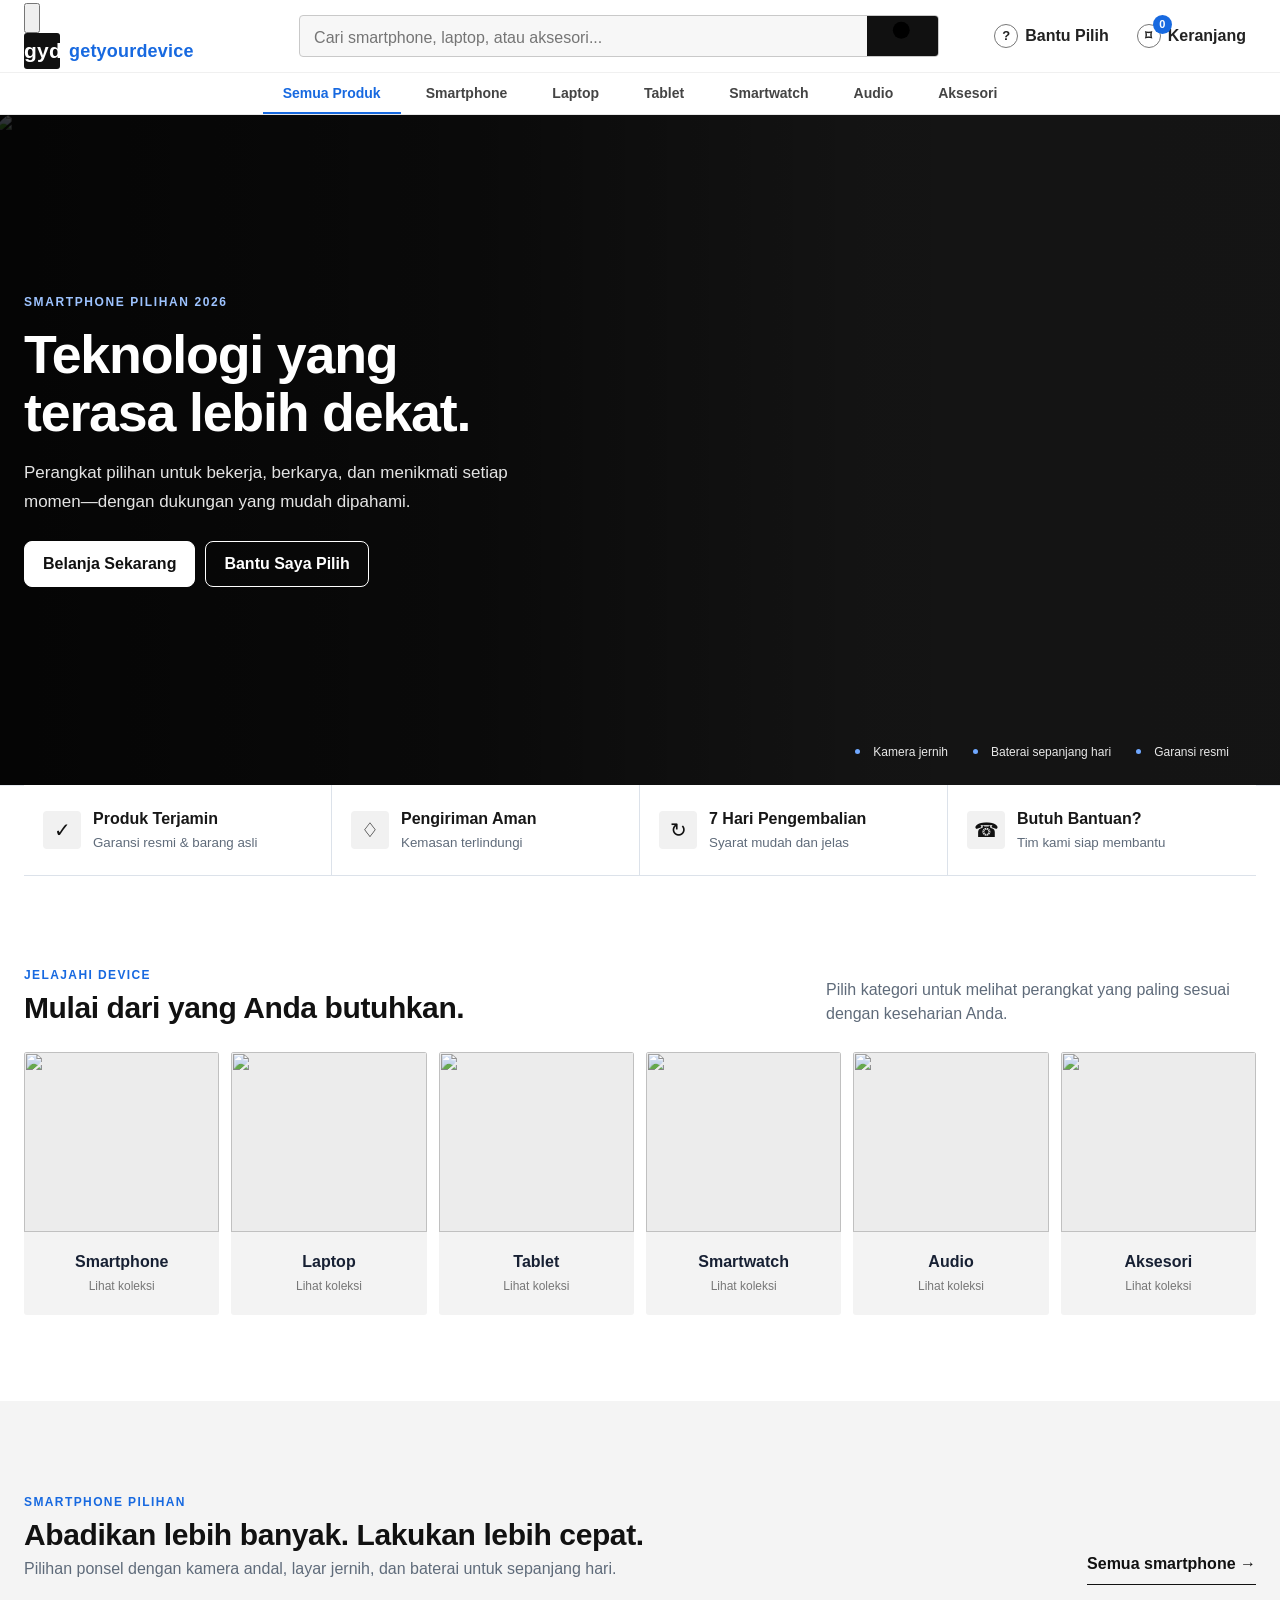
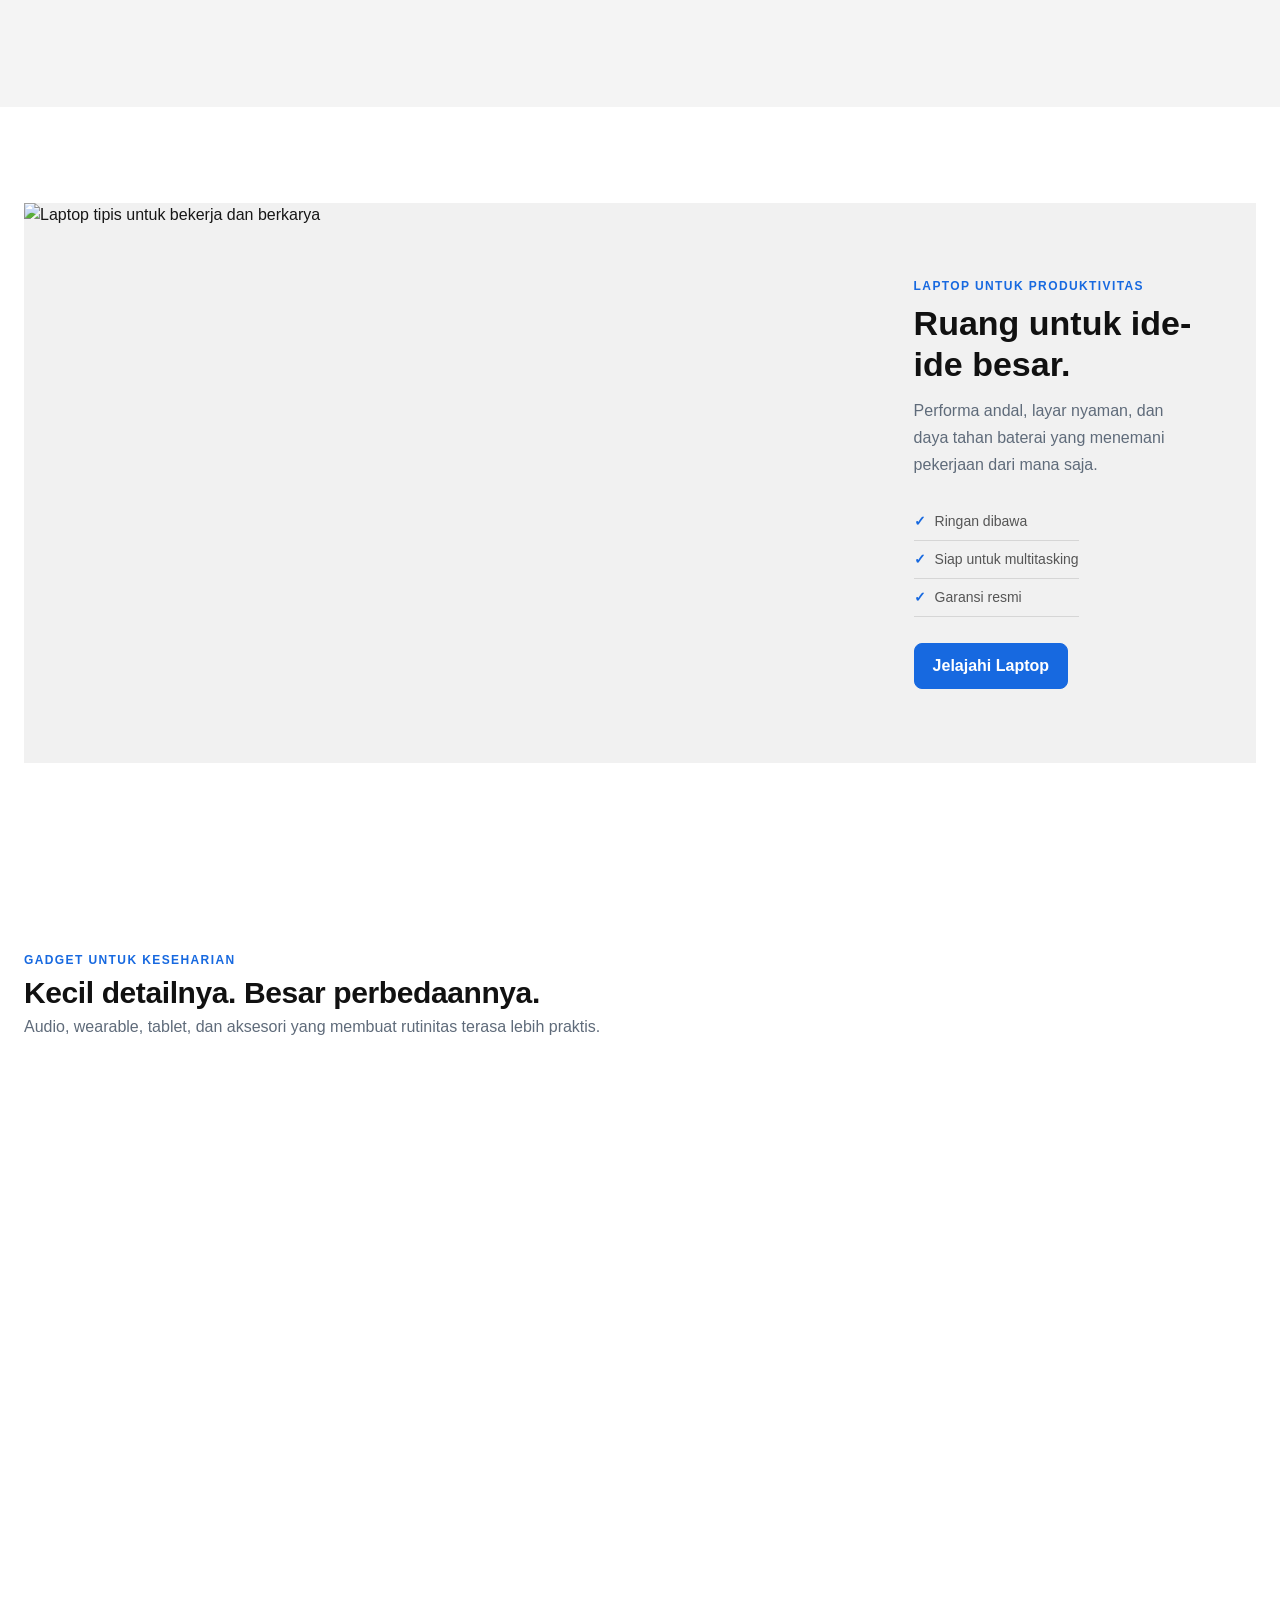
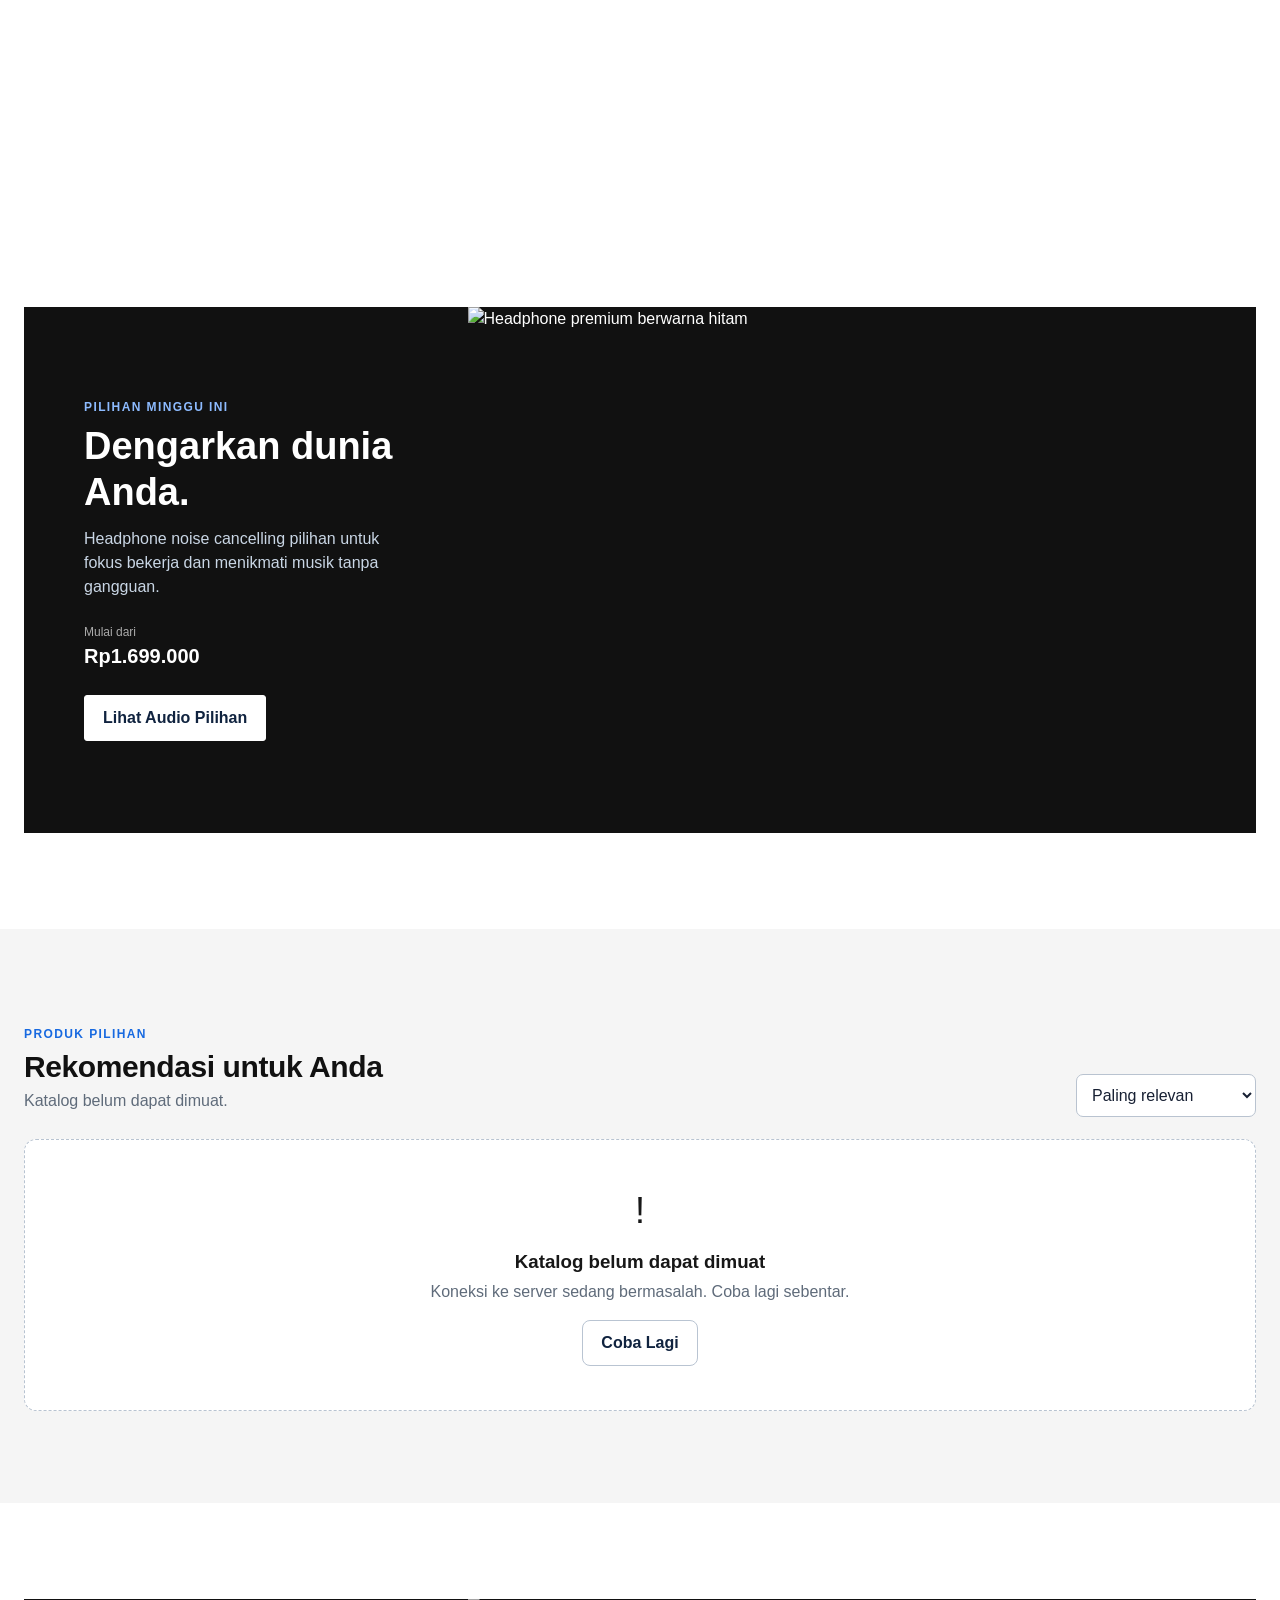
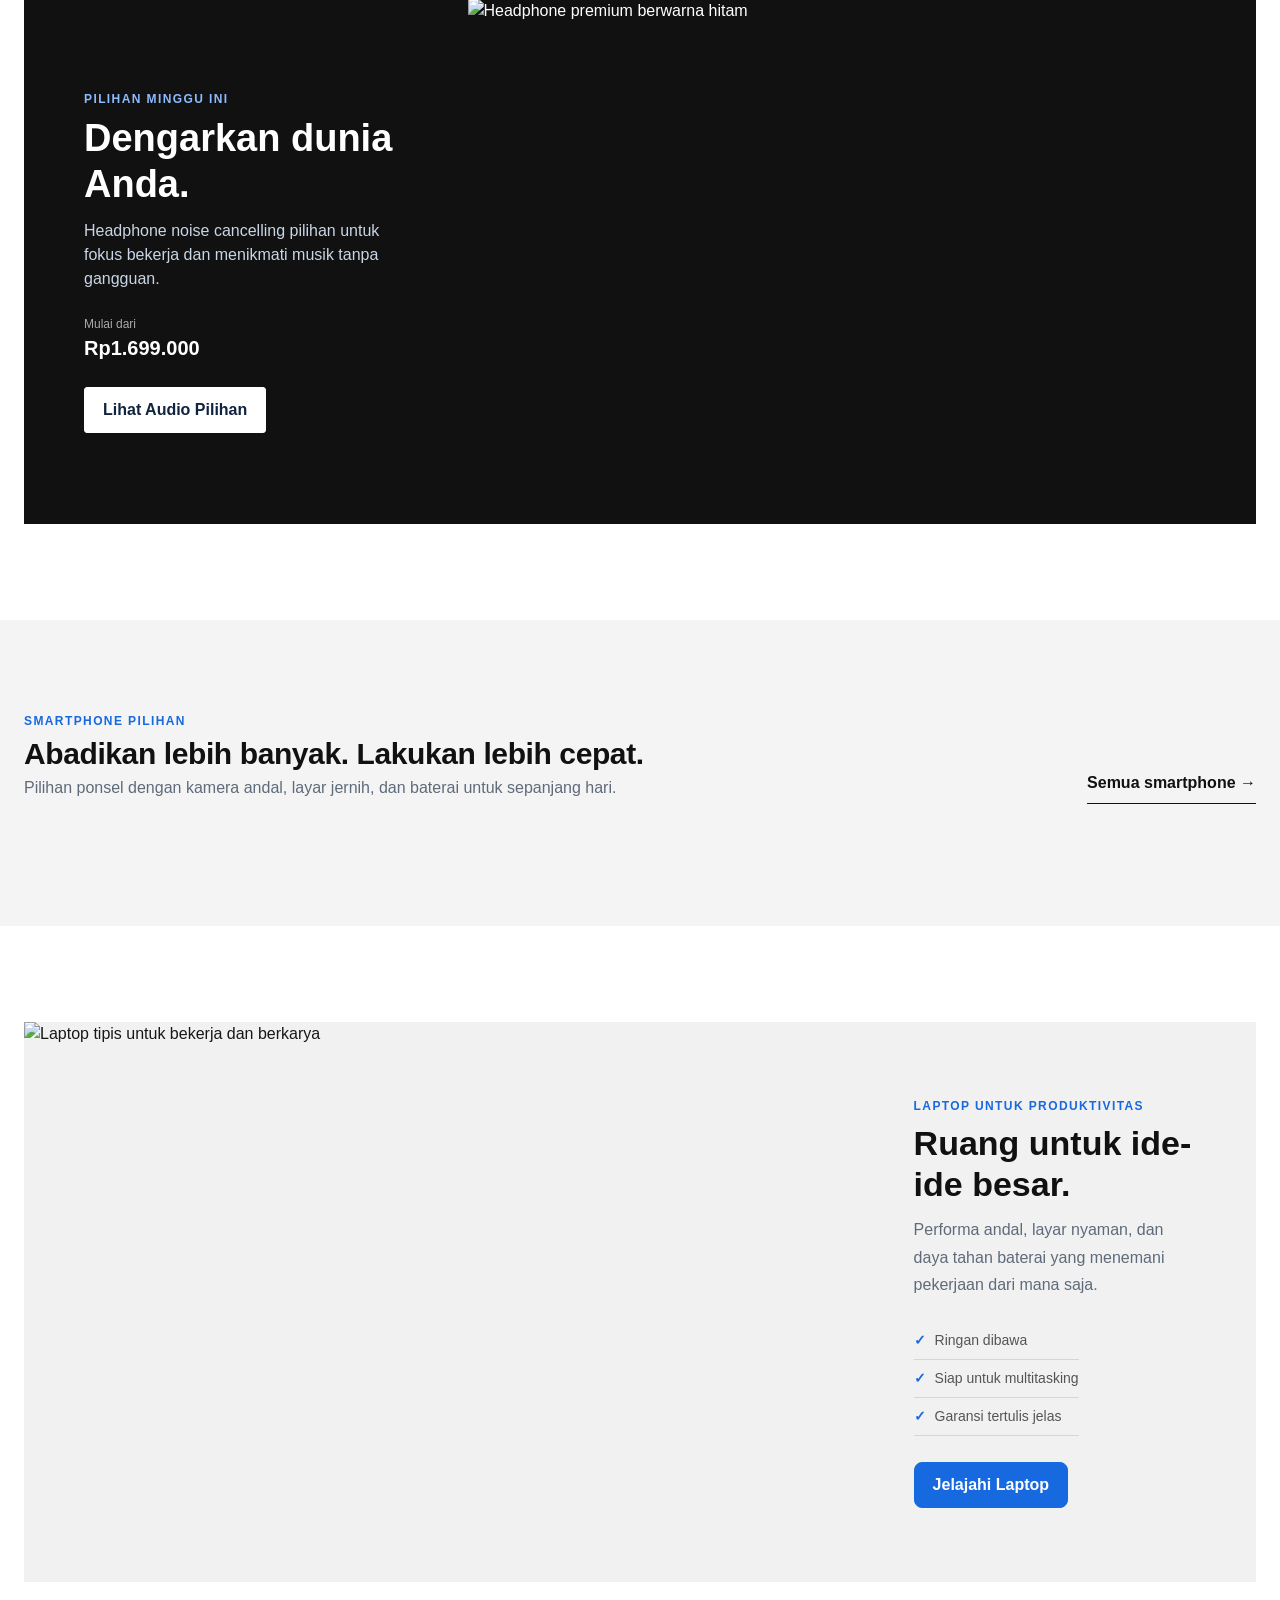
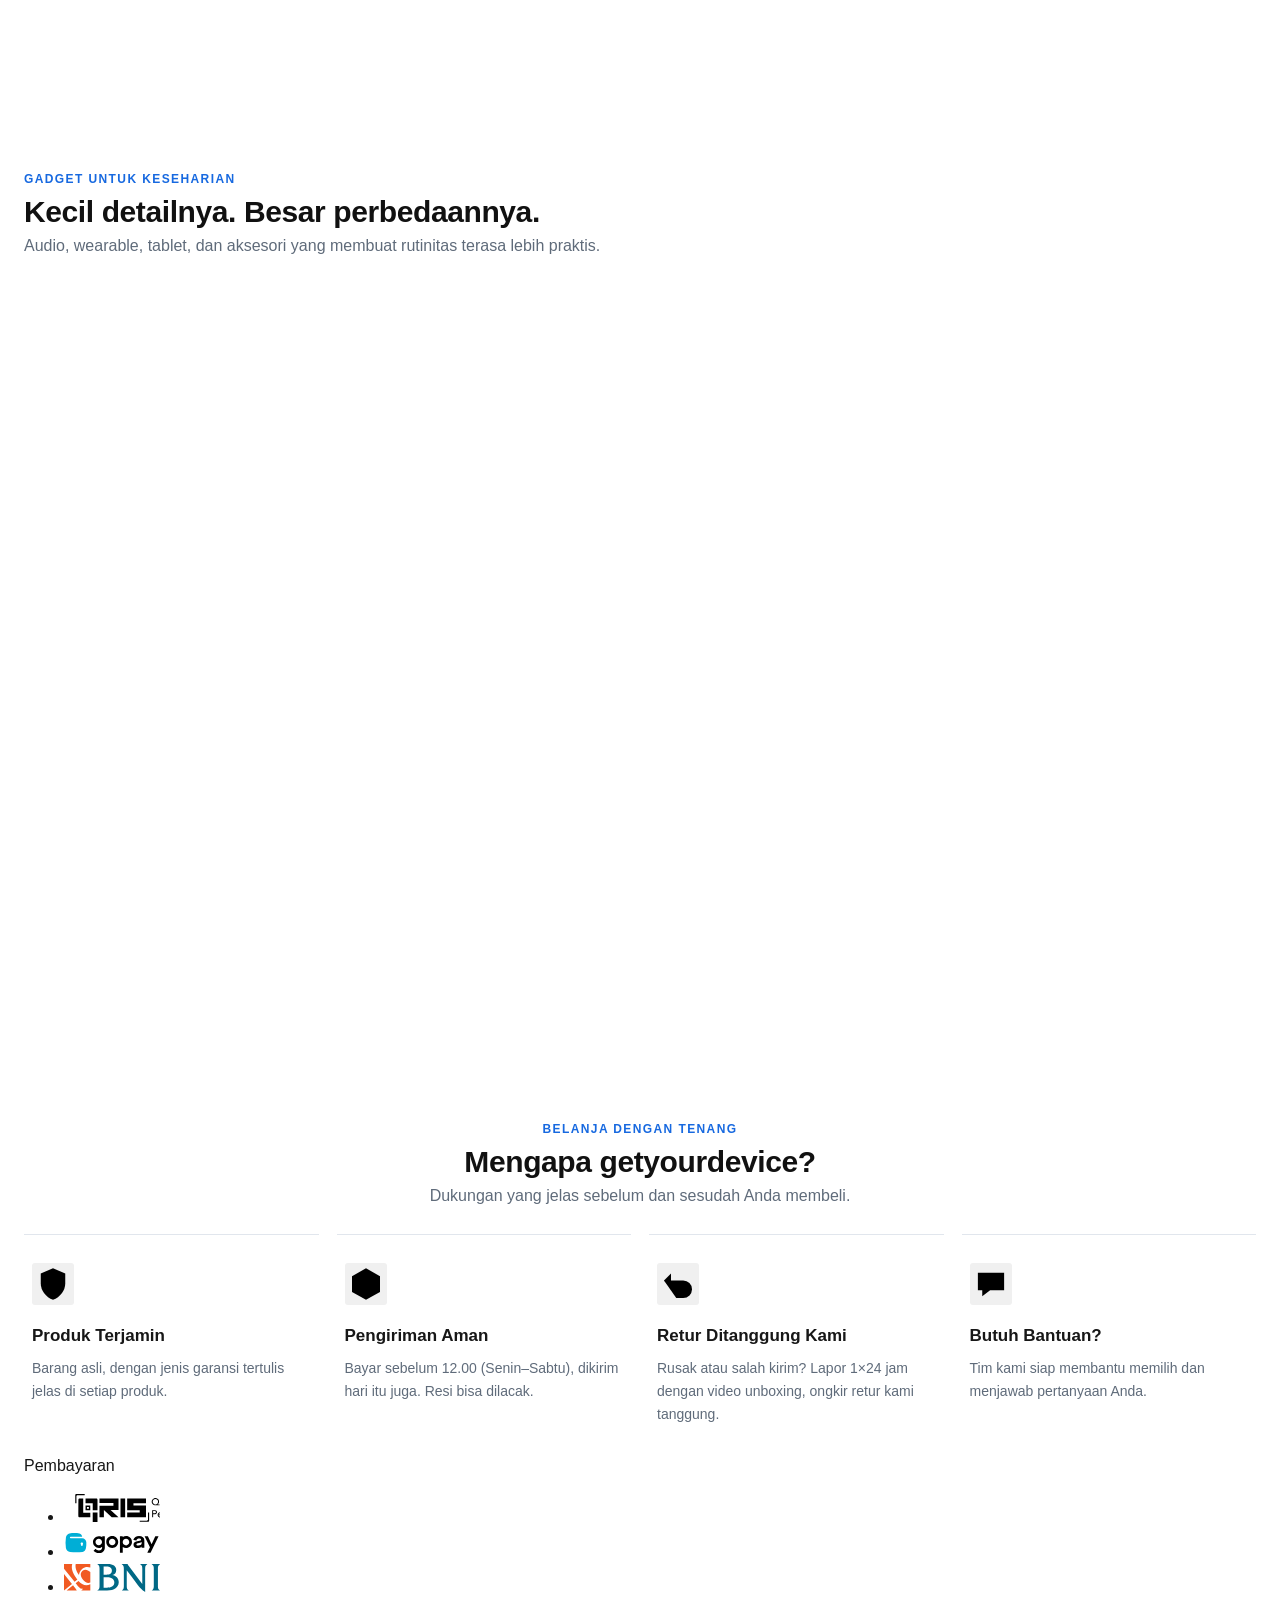
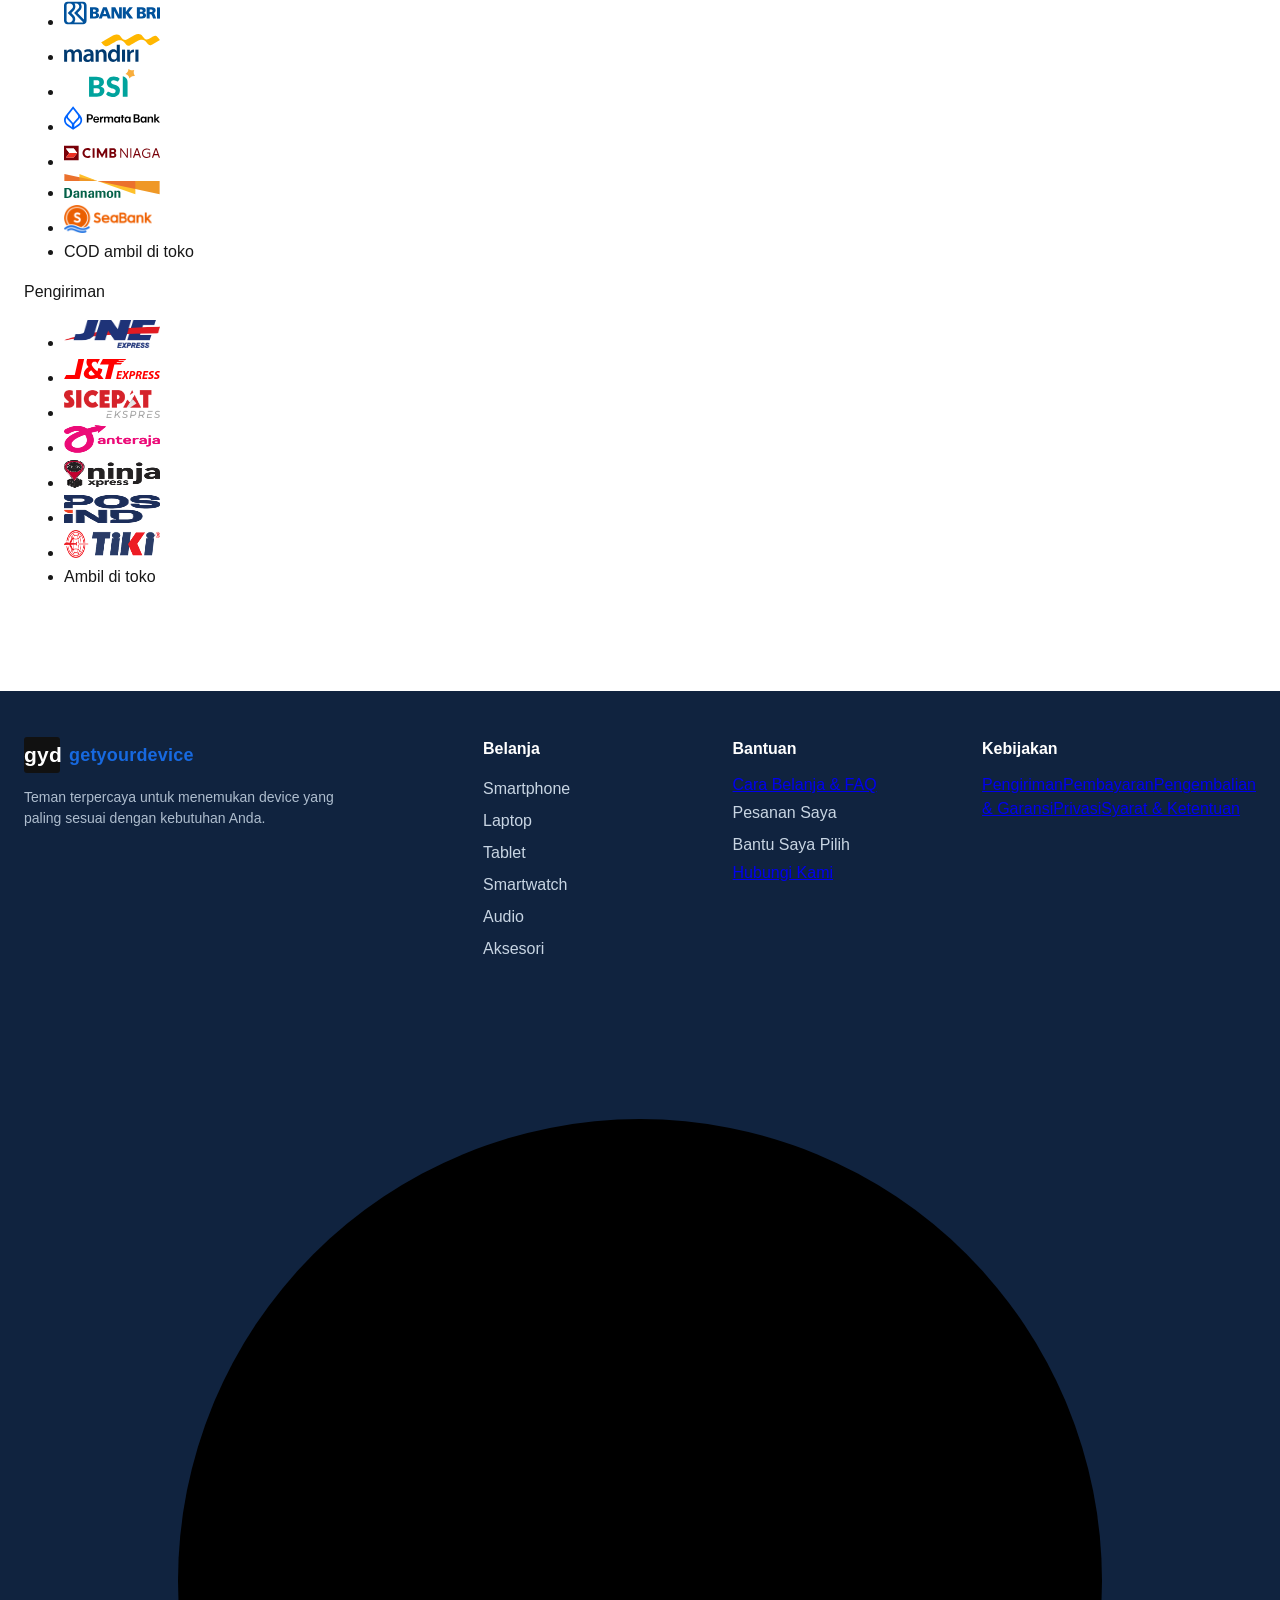
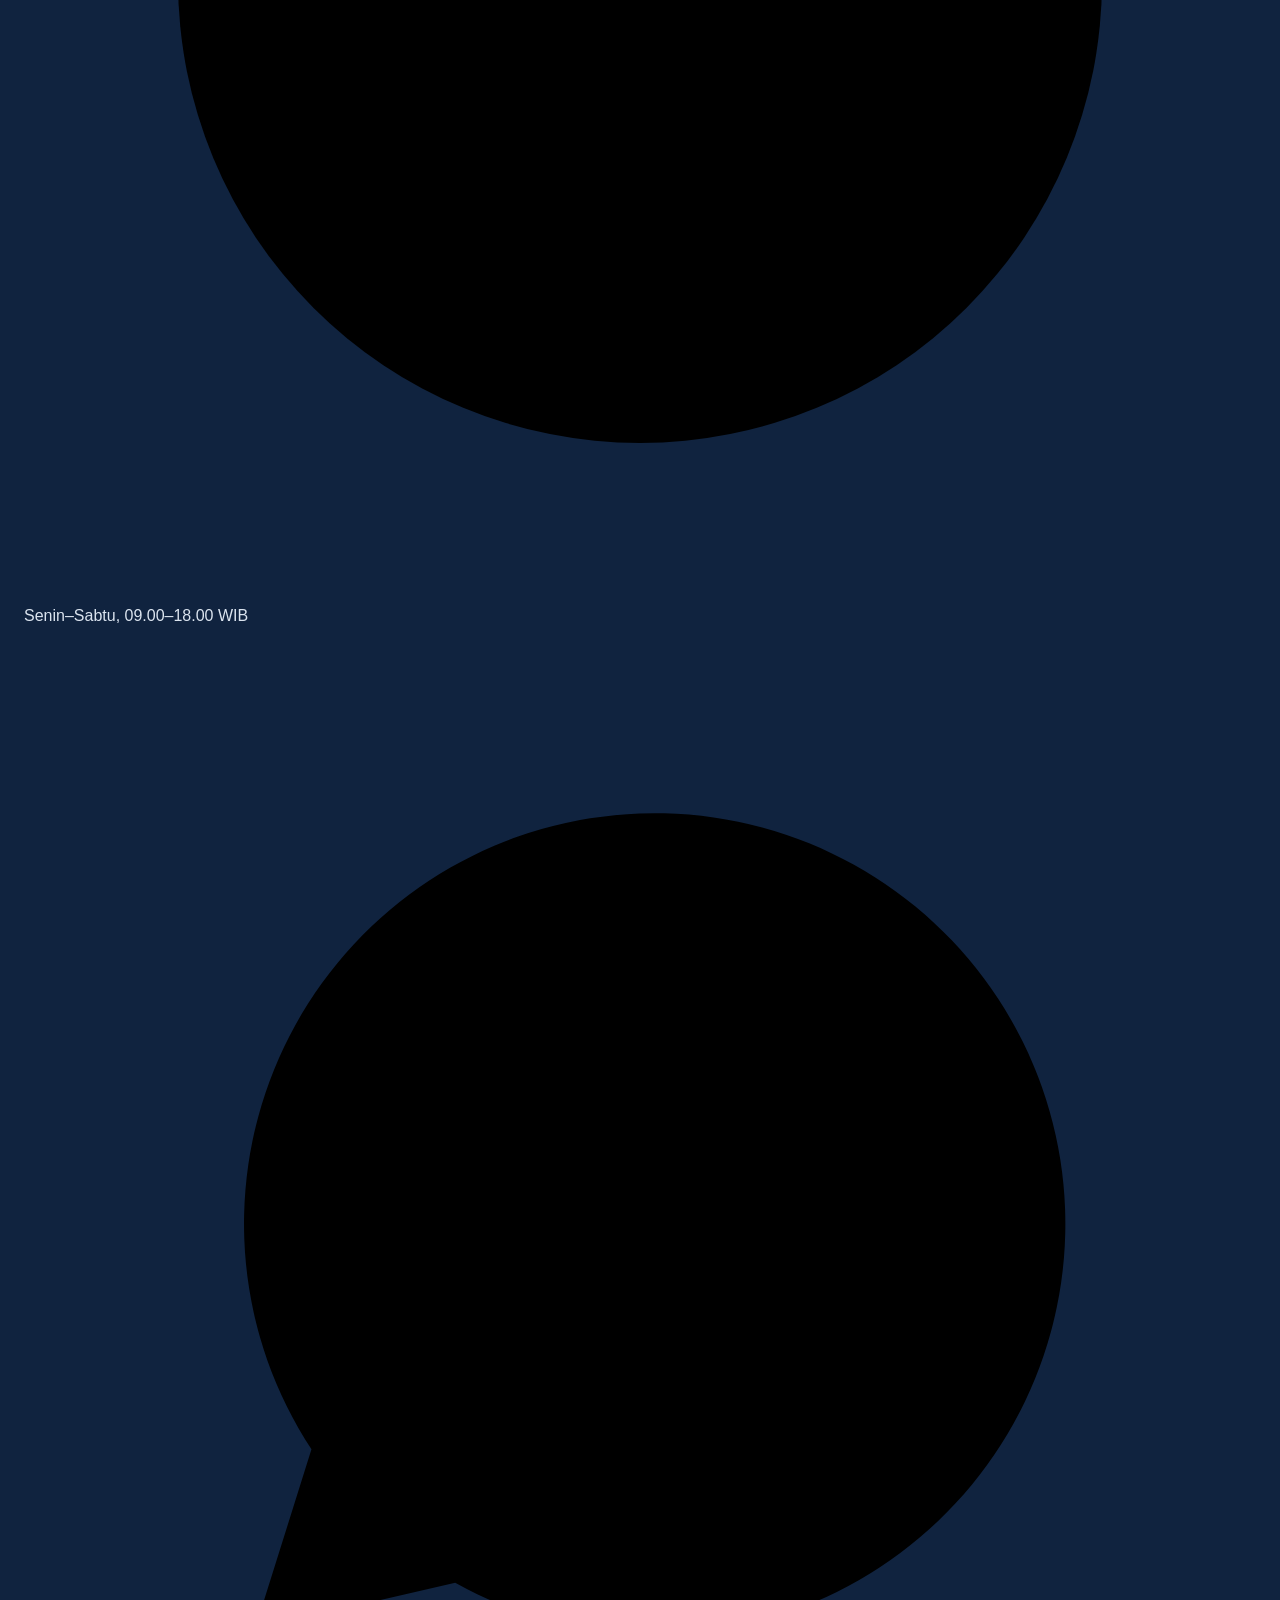
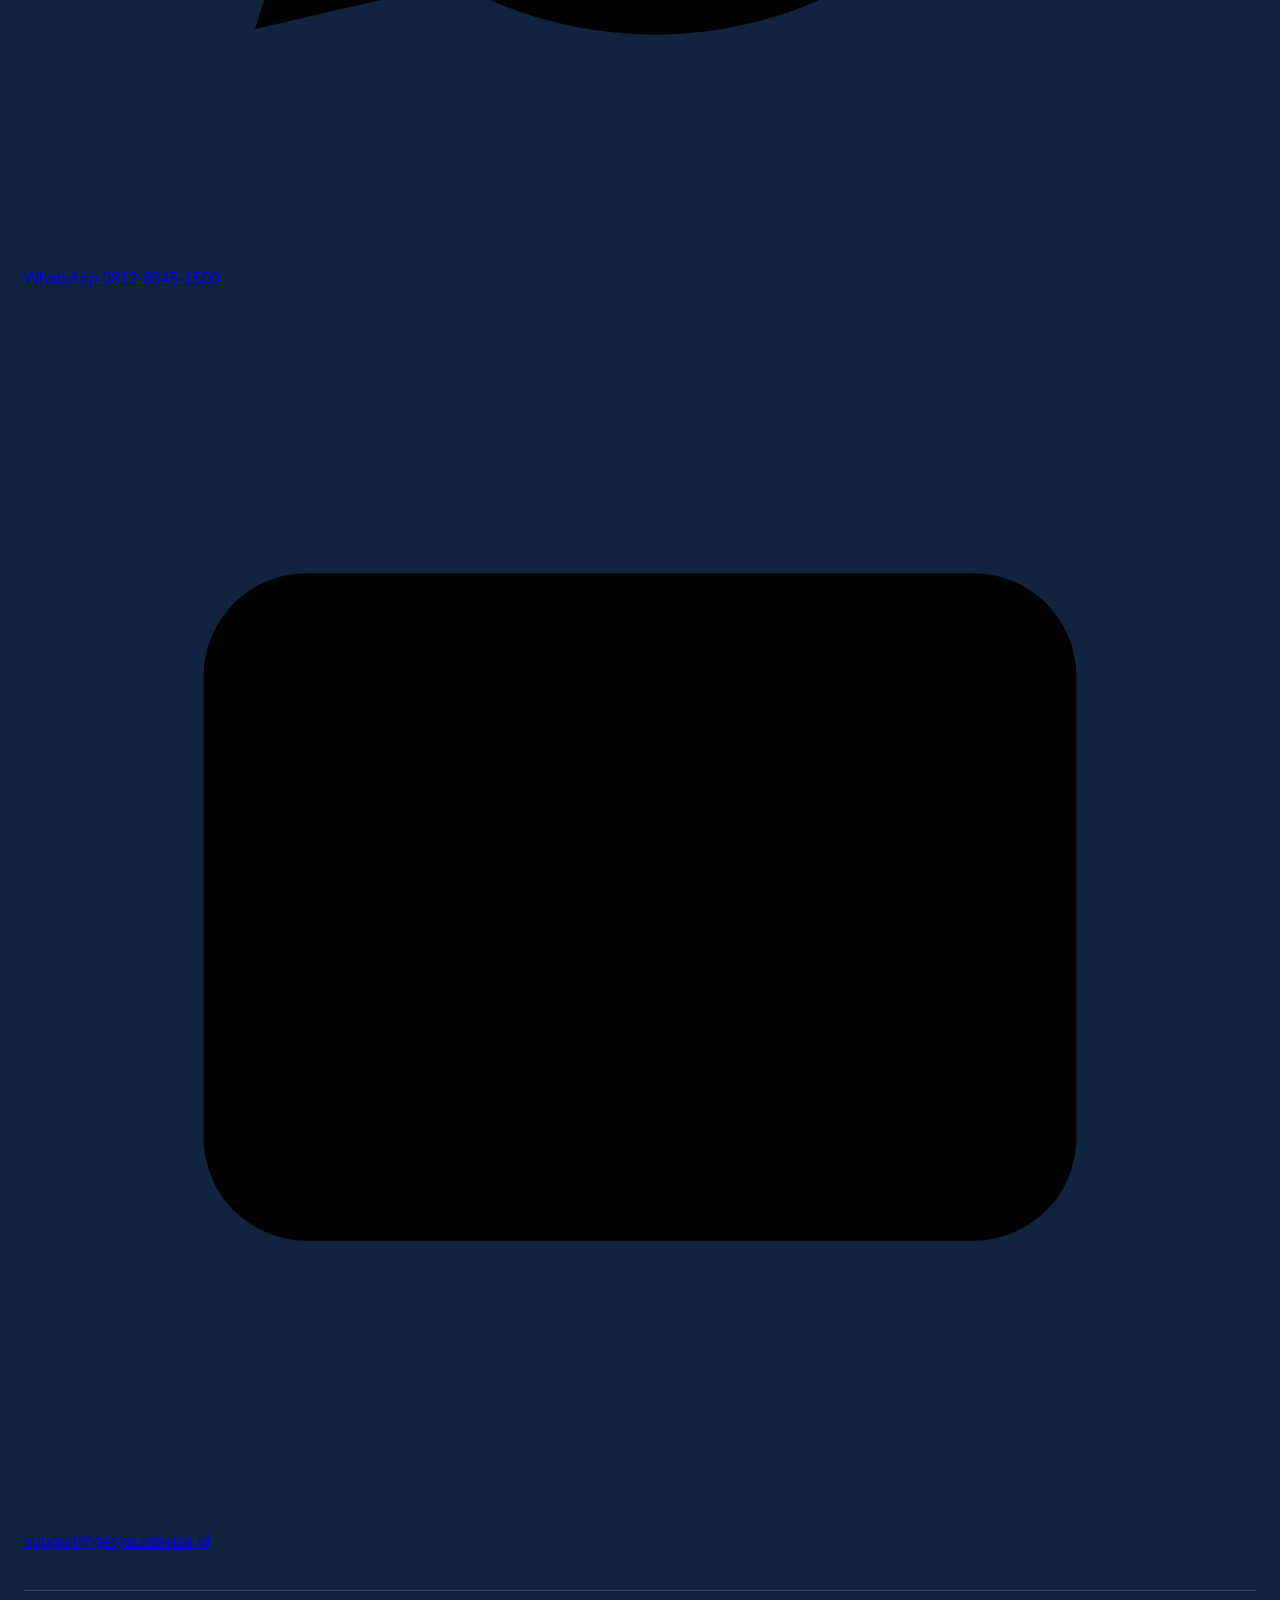
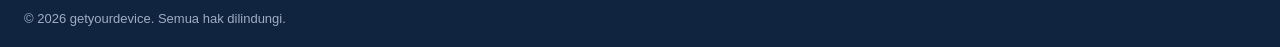
==== commit f6284bcd: "Merge branch 'main' into codex/redesign-getyourdevice-as-modern-e-commerce-site-q4gwml" ====
--- a/index.html
+++ b/index.html
@@ -37,9 +37,8 @@
         <button type="submit" aria-label="Cari produk"><svg class="ui-icon" viewBox="0 0 24 24" aria-hidden="true" focusable="false"><circle cx="11" cy="11" r="6.5"/><path d="m16 16 4.5 4.5"/></svg><span>Cari</span></button>
       </form>
       <nav class="header-actions" aria-label="Navigasi utama">
-        <button type="button" class="icon-button" data-action="open-helper"><span class="action-symbol" aria-hidden="true"><svg class="ui-icon" viewBox="0 0 24 24" aria-hidden="true" focusable="false"><circle cx="12" cy="12" r="9"/><path d="M9.6 9.3a2.5 2.5 0 1 1 3.4 2.3c-.6.3-1 .8-1 1.5v.4"/><path d="M12 16.8v.2"/></svg></span><span>Bantu Pilih</span></button>
-        <button type="button" class="icon-button" data-action="show-orders"><span class="action-symbol" aria-hidden="true"><svg class="ui-icon" viewBox="0 0 24 24" aria-hidden="true" focusable="false"><path d="M6 3.5h12v17l-2-1.4-2 1.4-2-1.4-2 1.4-2-1.4-2 1.4z"/><path d="M9 8h6M9 11.5h6M9 15h3.5"/></svg></span><span>Pesanan</span></button>
-        <button type="button" class="icon-button cart-button" data-action="open-cart"><span class="action-symbol" aria-hidden="true"><svg class="ui-icon" viewBox="0 0 24 24" aria-hidden="true" focusable="false"><path d="M5.5 8h13l-1 12.5h-11z"/><path d="M9 8V6.5a3 3 0 0 1 6 0V8"/></svg></span><span>Keranjang</span><b id="cartCount" aria-label="0 item" data-empty="true">0</b></button>
+        <button type="button" class="icon-button" data-action="open-helper"><span class="action-symbol" aria-hidden="true">?</span><span>Bantu Pilih</span></button>
+        <button type="button" class="icon-button cart-button" data-action="open-cart"><span class="action-symbol" aria-hidden="true">⌑</span><span>Keranjang</span><b id="cartCount" aria-label="0 item">0</b></button>
       </nav>
     </div>
     <div class="category-bar"><nav class="container categories" aria-label="Kategori produk" id="categoryNav"></nav></div>
@@ -47,17 +46,24 @@
 
   <main id="mainContent">
     <div id="storeView">
-      <section class="hero premium-hero store-hero" aria-labelledby="heroTitle">
-        <div class="hero-art" aria-hidden="true"><svg class="hero-gadget g-phone" style="--x:8%;--y:18%;--s:92px;--d:0s" viewBox="0 0 64 64" focusable="false"><rect x="19" y="6" width="26" height="52" rx="6"/><path d="M28 11h8"/><circle cx="32" cy="51" r="1.6"/></svg><svg class="hero-gadget g-laptop is-accent" style="--x:80%;--y:14%;--s:128px;--d:-3s" viewBox="0 0 64 64" focusable="false"><rect x="12" y="14" width="40" height="27" rx="3"/><path d="M6 47h52l-4 5H10z"/></svg><svg class="hero-gadget g-watch" style="--x:88%;--y:62%;--s:78px;--d:-6s" viewBox="0 0 64 64" focusable="false"><rect x="20" y="18" width="24" height="28" rx="7"/><path d="M25 18l2-10h10l2 10M25 46l2 10h10l2-10"/><path d="M32 26v7l4 3"/></svg><svg class="hero-gadget g-head is-accent" style="--x:4%;--y:64%;--s:100px;--d:-2s" viewBox="0 0 64 64" focusable="false"><path d="M12 38v-6a20 20 0 0 1 40 0v6"/><rect x="8" y="36" width="10" height="16" rx="4"/><rect x="46" y="36" width="10" height="16" rx="4"/></svg><svg class="hero-gadget g-tablet" style="--x:68%;--y:70%;--s:70px;--d:-8s" viewBox="0 0 64 64" focusable="false"><rect x="12" y="8" width="40" height="48" rx="5"/><circle cx="32" cy="50" r="1.6"/></svg><svg class="hero-gadget g-buds" style="--x:22%;--y:78%;--s:58px;--d:-5s" viewBox="0 0 64 64" focusable="false"><path d="M22 20a7 7 0 1 1 0 14v14a3 3 0 0 1-6 0V27"/><path d="M42 20a7 7 0 1 0 0 14v14a3 3 0 0 0 6 0V27"/></svg><svg class="hero-gadget g-camera is-accent g-extra" style="--x:20%;--y:8%;--s:70px;--d:-4s" viewBox="0 0 64 64" focusable="false"><rect x="8" y="20" width="48" height="32" rx="5"/><path d="M22 20l4-7h12l4 7"/><circle cx="32" cy="36" r="9"/><path d="M48 27h.01"/></svg><svg class="hero-gadget g-gamepad g-extra" style="--x:60%;--y:6%;--s:74px;--d:-7s" viewBox="0 0 64 64" focusable="false"><path d="M20 22h24a12 12 0 0 1 11.6 15l-2.4 9a6 6 0 0 1-10.2 2.4L38 43H26l-5 5.4A6 6 0 0 1 10.8 46l-2.4-9A12 12 0 0 1 20 22z"/><path d="M20 30v8M16 34h8"/><circle cx="42" cy="31" r="1.6"/><circle cx="47" cy="36" r="1.6"/></svg><svg class="hero-gadget g-speaker g-extra" style="--x:92%;--y:24%;--s:62px;--d:-1s" viewBox="0 0 64 64" focusable="false"><rect x="18" y="8" width="28" height="48" rx="6"/><circle cx="32" cy="38" r="9"/><circle cx="32" cy="38" r="2"/><circle cx="32" cy="18" r="3"/></svg><svg class="hero-gadget g-mouse g-extra" style="--x:5%;--y:42%;--s:52px;--d:-9s" viewBox="0 0 64 64" focusable="false"><rect x="20" y="10" width="24" height="44" rx="12"/><path d="M32 10v12"/></svg><svg class="hero-gadget g-power is-accent g-extra" style="--x:76%;--y:56%;--s:56px;--d:-3s" viewBox="0 0 64 64" focusable="false"><rect x="16" y="10" width="32" height="46" rx="6"/><path d="M34 22l-6 11h8l-6 11"/><path d="M28 6h8"/></svg><svg class="hero-gadget g-charger g-extra" style="--x:34%;--y:4%;--s:46px;--d:-10s" viewBox="0 0 64 64" focusable="false"><rect x="20" y="20" width="24" height="26" rx="5"/><path d="M27 20v-9M37 20v-9M32 46v12"/></svg><svg class="hero-gadget g-cam360 is-accent g-extra" style="--x:88%;--y:46%;--s:48px;--d:-2s" viewBox="0 0 64 64" focusable="false"><rect x="14" y="14" width="36" height="36" rx="18"/><circle cx="32" cy="32" r="8"/><path d="M32 50v8M24 58h16"/></svg><svg class="hero-gadget g-extra g-soft g-sd" style="--x:29%;--y:21%;--s:40px;--d:-3s" viewBox="0 0 64 64" focusable="false"><path d="M20 8h18l8 8v38a3 3 0 0 1-3 3H21a3 3 0 0 1-3-3V11a3 3 0 0 1 2-3z"/><path d="M26 8v8M32 8v8M38 8v8"/></svg><svg class="hero-gadget g-extra g-soft g-ring is-accent" style="--x:69%;--y:22%;--s:40px;--d:-6s" viewBox="0 0 64 64" focusable="false"><circle cx="32" cy="36" r="16"/><circle cx="32" cy="36" r="10"/><path d="M26 18l6-8 6 8"/></svg><svg class="hero-gadget g-extra g-soft g-usb" style="--x:25%;--y:60%;--s:44px;--d:-1s" viewBox="0 0 64 64" focusable="false"><path d="M32 6v40"/><path d="M24 14l8-8 8 8"/><path d="M32 30l-10-6v-6M32 36l10-6v-6"/><circle cx="32" cy="50" r="5"/></svg><svg class="hero-gadget g-extra g-soft g-cable" style="--x:38%;--y:68%;--s:46px;--d:-8s" viewBox="0 0 64 64" focusable="false"><path d="M10 40c8-14 18-14 22 0s14 14 22 0"/><rect x="4" y="36" width="10" height="10" rx="2"/><rect x="50" y="18" width="10" height="10" rx="2"/></svg><svg class="hero-gadget g-extra g-soft g-drone is-accent" style="--x:57%;--y:68%;--s:52px;--d:-4s" viewBox="0 0 64 64" focusable="false"><rect x="26" y="28" width="12" height="10" rx="3"/><path d="M26 30l-10-8M38 30l10-8M26 36l-10 8M38 36l10 8"/><path d="M8 20h14M42 20h14M8 46h14M42 46h14"/></svg><svg class="hero-gadget g-extra g-soft g-vr" style="--x:70%;--y:64%;--s:50px;--d:-9s" viewBox="0 0 64 64" focusable="false"><path d="M8 24h48v18a4 4 0 0 1-4 4H40l-4-6h-8l-4 6H12a4 4 0 0 1-4-4z"/><circle cx="22" cy="34" r="4"/><circle cx="42" cy="34" r="4"/></svg><svg class="hero-gadget g-extra g-soft g-stylus" style="--x:50%;--y:4%;--s:40px;--d:-2s" viewBox="0 0 64 64" focusable="false"><path d="M44 8l12 12L24 52l-14 4 4-14z"/><path d="M38 14l12 12"/></svg></div>
+      <section class="hero premium-hero" aria-labelledby="heroTitle">
+        <div class="hero-media" aria-hidden="true"><img class="hero-device" src="https://images.unsplash.com/photo-1592750475338-74b7b21085ab?auto=format&fit=crop&w=2000&q=92" alt="" width="2000" height="1100"></div>
         <div class="container hero-grid">
           <div class="hero-copy reveal">
-            <span class="hero-kicker"><span class="logo logo-inline"><span class="a">getyour</span><span class="b">device</span></span></span>
-            <h1 id="heroTitle">Gadget pilihan.<br>Siap dikirim ke rumah Anda.</h1>
-            <p>Smartphone, laptop, tablet, audio, dan aksesori. Bayar aman lewat QRIS, GoPay, atau Virtual Account bank, lalu pantau pesanan Anda kapan saja.</p>
-            <div class="hero-actions"><button class="primary" type="button" data-action="scroll-products">Belanja Sekarang</button><button class="secondary hero-link" type="button" data-action="open-helper">Bantu Saya Pilih <span aria-hidden="true">›</span></button></div>
+            <span class="hero-kicker">SMARTPHONE PILIHAN 2026</span>
+            <h1 id="heroTitle">Teknologi yang terasa lebih dekat.</h1>
+            <p>Perangkat pilihan untuk bekerja, berkarya, dan menikmati setiap momen—dengan dukungan yang mudah dipahami.</p>
+            <div class="hero-actions"><button class="primary" type="button" data-action="scroll-products">Belanja Sekarang</button><button class="secondary" type="button" data-action="open-helper">Bantu Saya Pilih</button></div>
           </div>
         </div>
-        <div class="hero-marquee" aria-label="Produk di getyourdevice"><div class="marquee-track" id="heroMarquee"></div></div>
+        <div class="hero-caption"><span>Kamera jernih</span><span>Baterai sepanjang hari</span><span>Garansi resmi</span></div>
+      </section>
+
+      <section class="benefits container reveal" aria-label="Keunggulan toko">
+        <article><span>✓</span><div><strong>Produk Terjamin</strong><small>Garansi resmi & barang asli</small></div></article>
+        <article><span>♢</span><div><strong>Pengiriman Aman</strong><small>Kemasan terlindungi</small></div></article>
+        <article><span>↻</span><div><strong>7 Hari Pengembalian</strong><small>Syarat mudah dan jelas</small></div></article>
+        <article><span>☎</span><div><strong>Butuh Bantuan?</strong><small>Tim kami siap membantu</small></div></article>
       </section>
 
       <section class="container category-section reveal" aria-labelledby="categoryTitle">
@@ -65,9 +71,18 @@
         <div class="category-cards" id="categoryCards"></div>
       </section>
 
-      <section class="new-section hidden" id="newSection" aria-labelledby="newTitle"><div class="container"><h2 id="newTitle" class="sr-only">Produk baru</h2><div class="new-grid" id="newGrid"></div></div></section>
+      <section class="showcase-section phone-story reveal" aria-labelledby="latestPhonesTitle">
+        <div class="container"><div class="section-title"><div><span class="overline">SMARTPHONE PILIHAN</span><h2 id="latestPhonesTitle">Abadikan lebih banyak. Lakukan lebih cepat.</h2><p>Pilihan ponsel dengan kamera andal, layar jernih, dan baterai untuk sepanjang hari.</p></div><button class="text-link" type="button" data-category="Smartphone">Semua smartphone <span aria-hidden="true">→</span></button></div><div id="smartphoneShowcase" class="showcase-grid editorial-products"></div></div>
+      </section>
 
-      <section class="promo-section hidden" id="promoSection" aria-labelledby="promoTitle"><div class="container"><h2 id="promoTitle">Promo terbatas</h2><div class="promo-carousel"><button class="promo-arrow prev" type="button" data-promo-step="-1" aria-label="Promo sebelumnya"><svg viewBox="0 0 24 24" aria-hidden="true" focusable="false"><path d="M15 5l-7 7 7 7"/></svg></button><div class="promo-track" id="promoTrack" tabindex="0" aria-label="Daftar produk promo"></div><button class="promo-arrow next" type="button" data-promo-step="1" aria-label="Promo berikutnya"><svg viewBox="0 0 24 24" aria-hidden="true" focusable="false"><path d="M9 5l7 7-7 7"/></svg></button></div></div></section>
+      <section class="container feature-story reveal" aria-labelledby="laptopTitle">
+        <div class="feature-story-image"><img src="https://images.unsplash.com/photo-1517336714731-489689fd1ca8?auto=format&fit=crop&w=1200&q=90" alt="Laptop tipis untuk bekerja dan berkarya" width="1200" height="760" loading="lazy"></div>
+        <div class="feature-story-copy"><span class="overline">LAPTOP UNTUK PRODUKTIVITAS</span><h2 id="laptopTitle">Ruang untuk ide-ide besar.</h2><p>Performa andal, layar nyaman, dan daya tahan baterai yang menemani pekerjaan dari mana saja.</p><ul class="story-specs"><li>Ringan dibawa</li><li>Siap untuk multitasking</li><li>Garansi resmi</li></ul><button class="primary" type="button" data-category="Laptop">Jelajahi Laptop</button></div>
+      </section>
+
+      <section class="showcase-section popular-section reveal" aria-labelledby="popularTitle"><div class="container"><div class="section-title"><div><span class="overline">GADGET UNTUK KESEHARIAN</span><h2 id="popularTitle">Kecil detailnya. Besar perbedaannya.</h2><p>Audio, wearable, tablet, dan aksesori yang membuat rutinitas terasa lebih praktis.</p></div></div><div id="popularShowcase" class="showcase-grid lifestyle-grid"></div></div></section>
+
+      <section class="container weekly-deal reveal" aria-labelledby="dealTitle"><div class="weekly-deal-copy"><span class="overline">PILIHAN MINGGU INI</span><h2 id="dealTitle">Dengarkan dunia Anda.</h2><p>Headphone noise cancelling pilihan untuk fokus bekerja dan menikmati musik tanpa gangguan.</p><div class="deal-price"><small>Mulai dari</small><strong>Rp1.699.000</strong></div><button class="deal-button" type="button" data-category="Audio">Lihat Audio Pilihan</button></div><div class="weekly-deal-image"><img src="https://images.unsplash.com/photo-1546435770-a3e426bf472b?auto=format&fit=crop&w=1200&q=92" alt="Headphone premium berwarna hitam" width="1200" height="800" loading="lazy"></div></section>
 
       <section class="products-section" id="productsSection" aria-labelledby="productsTitle">
         <div class="container">
--- a/styles.css
+++ b/styles.css
@@ -32,642 +32,3 @@
 @media(max-width:680px){.container{width:min(100% - 30px,1240px)}.site-header{position:sticky}.header-main{min-height:64px}.brand-mark{width:30px;height:30px}.search-wrap{margin-bottom:10px}.category-bar{overflow:hidden}.premium-hero,.premium-hero .hero-grid{min-height:610px}.premium-hero::after{background:linear-gradient(90deg,rgba(0,0,0,.8),rgba(0,0,0,.3)),linear-gradient(0deg,rgba(0,0,0,.45),transparent 60%)}.hero-media img{object-position:62% center}.premium-hero .hero-grid{align-items:end;padding-bottom:90px}.premium-hero h1{font-size:38px}.premium-hero .hero-copy>p{font-size:16px}.hero-caption{right:15px;bottom:18px;left:15px;justify-content:flex-start;gap:12px;overflow:auto;white-space:nowrap}.benefits{grid-template-columns:1fr 1fr}.benefits article{padding:16px 8px}.benefits small{font-size:11px}.editorial-heading{align-items:start;flex-direction:column}.category-section{padding-block:58px}.category-cards{display:flex;overflow-x:auto;scroll-snap-type:x mandatory}.category-card{min-width:42vw;scroll-snap-align:start}.category-card .category-image{height:135px}.showcase-section{padding-block:62px}.showcase-section .section-title{align-items:start}.editorial-products{display:grid;grid-template-columns:1fr;overflow:visible}.story-card{min-width:0;min-height:500px}.feature-story{grid-template-columns:1fr;margin-block:64px}.feature-story-image{height:360px}.feature-story-copy{padding:32px 24px}.feature-story-copy h2,.weekly-deal h2{font-size:29px}.lifestyle-grid{display:flex;overflow-x:auto}.lifestyle-grid .story-card{min-width:82vw;min-height:460px}.weekly-deal{grid-template-columns:1fr;margin-block:64px}.weekly-deal-copy{padding:38px 26px}.weekly-deal-image{height:340px}.products-section{padding-block:62px}.product-grid{grid-template-columns:1fr 1fr}.product-info{padding:14px}.product-actions{grid-template-columns:1fr}.why-section{padding-block:62px}}
 @media(max-width:420px){.premium-hero h1{font-size:34px}.hero-actions{flex-direction:row;flex-wrap:wrap}.category-card{min-width:55vw}.product-grid{grid-template-columns:1fr}.story-card{min-height:450px}.lifestyle-grid .story-card{min-width:88vw}}
 @media(prefers-reduced-motion:reduce){.hero-media img,.story-image img,.feature-story-image img,.weekly-deal-image img{transform:none!important}}
-
-/* Product detail and enhanced cart */
-.product-card[data-product],.story-card[data-product]{cursor:pointer}.product-card[data-product]:focus-visible,.story-card[data-product]:focus-visible{outline:3px solid #1769e0;outline-offset:3px}.view-detail{position:absolute;right:12px;bottom:12px;transform:translateY(8px);opacity:0;background:#fff;color:#111;padding:7px 10px;font-size:12px;font-weight:700;transition:opacity .25s ease,transform .25s ease}.product-card:hover .view-detail,.product-card:focus-within .view-detail{opacity:1;transform:none}
-.product-modal{padding:24px}.product-detail-card{width:min(1120px,100%);padding:0;border-radius:4px}.product-detail-card>.close-button{z-index:5;top:16px;right:16px}.product-detail-layout{display:grid;grid-template-columns:1.08fr .92fr}.detail-gallery{position:relative;min-height:620px;background:#f1f1f1}.detail-gallery>img{display:block;width:100%;height:100%;min-height:620px;object-fit:cover}.detail-image-note{position:absolute;bottom:14px;left:16px;background:rgba(255,255,255,.9);padding:6px 9px;color:#666;font-size:11px}.detail-info{padding:48px}.detail-info h2{margin:5px 0 9px!important;color:#111;font-size:32px}.detail-rating{display:flex;align-items:center;gap:7px;color:#555;font-size:13px}.detail-rating>span{color:#f5a300}.detail-rating small{padding-left:7px;border-left:1px solid #ccc}.detail-pricing{display:flex;flex-wrap:wrap;align-items:baseline;gap:10px;margin:24px 0 8px}.detail-pricing>strong{font-size:28px}.detail-pricing del{color:#888}.detail-pricing>span{background:#e7f0ff;color:#1259b9;padding:4px 7px;font-size:12px;font-weight:700}.detail-stock{margin:0 0 24px;color:#16834b;font-weight:700;font-size:14px}.detail-stock.out{color:#b42318}.detail-specs,.detail-description{padding-block:18px;border-top:1px solid #ddd}.detail-specs h3,.detail-description h3{margin:0 0 10px;font-size:16px}.detail-specs ul{display:grid;grid-template-columns:1fr 1fr;gap:8px;margin:0;padding:0;list-style:none}.detail-specs li{background:#f4f4f4;padding:9px;color:#444;font-size:13px}.detail-description p{margin:0;color:#555;font-size:14px;line-height:1.65}.detail-purchase{display:grid;grid-template-columns:auto 1fr;gap:14px;align-items:end;padding-top:20px;border-top:1px solid #ddd}.detail-purchase label{margin:0 0 6px}.detail-qty{display:flex;border:1px solid #aaa;height:44px}.detail-qty button{width:38px;border:0;background:#fff;font-weight:700}.detail-qty input{width:38px;min-height:0;border:0;border-radius:0;padding:0;text-align:center}.detail-buttons{display:grid;grid-template-columns:1fr 1fr;gap:8px}.detail-buttons button{border-radius:3px}.detail-buttons .primary{background:#111;border-color:#111}.detail-buttons .primary:hover{background:#1769e0;border-color:#1769e0}.detail-assurance{display:grid;grid-template-columns:1fr 1fr;gap:10px;margin:18px 0 0;padding:0;list-style:none}.detail-assurance li{display:flex;gap:10px;align-items:flex-start;padding:12px;border-radius:10px;background:#f5f7fb;color:#5f6b7a;font-size:12.5px;line-height:1.45}.detail-assurance .ui-icon{color:#1446a0;margin-top:1px}.detail-assurance b{display:block;color:#172033;font-size:13.5px}.detail-assurance a{color:#1446a0;font-weight:700}@media(max-width:560px){.detail-assurance{grid-template-columns:1fr}}.related-products{padding:34px 48px 42px;border-top:1px solid #ddd}.related-head h3{margin:3px 0 18px;font-size:22px}.related-grid{display:grid;grid-template-columns:repeat(3,1fr);gap:12px}.related-card{display:grid;grid-template-columns:90px 1fr;gap:12px;align-items:center;border:1px solid #ddd;background:#fff;padding:8px;text-align:left;transition:border-color .2s ease,transform .2s ease}.related-card:hover{border-color:#1769e0;transform:translateY(-2px)}.related-card img{width:90px;height:90px;object-fit:cover;background:#eee}.related-card small,.related-card strong,.related-card b{display:block}.related-card small{color:#777;font-size:10px;text-transform:uppercase}.related-card strong{margin:3px 0;font-size:13px}.related-card b{font-size:13px}
-.drawer-head h2 small{color:#777;font-size:13px;font-weight:400}.drawer{transition:transform .32s ease}.cart-product-image{width:72px;height:72px;border:0;background:#eee;padding:0}.cart-product-image img{width:100%;height:100%}.cart-product-name{display:block;border:0;background:none;padding:0;text-align:left;color:#111;font-weight:700;font-size:14px}.cart-product-name:hover{color:#1769e0}.cart-stock{display:block;margin-top:3px;color:#16834b;font-size:11px}.qty-control button:disabled{color:#aaa;background:#eee;cursor:not-allowed}.cart-assurance{display:flex!important;gap:12px;margin:10px 0 0;color:#555;font-size:11px}.cart-assurance+small{margin-top:5px}
-@media(max-width:900px){.product-detail-layout{grid-template-columns:1fr 1fr}.detail-gallery,.detail-gallery>img{min-height:520px}.detail-info{padding:38px 30px}.related-grid{grid-template-columns:1fr 1fr}.related-card:last-child{display:none}}
-@media(max-width:680px){.product-modal{padding:0}.product-detail-card{border-radius:0}.product-detail-layout{grid-template-columns:1fr}.detail-gallery,.detail-gallery>img{min-height:360px;height:360px}.detail-info{padding:28px 20px}.detail-info h2{font-size:26px}.detail-pricing>strong{font-size:24px}.detail-purchase{grid-template-columns:1fr}.detail-buttons{grid-template-columns:1fr 1fr}.related-products{padding:28px 20px 34px}.related-grid{display:flex;overflow-x:auto}.related-card{min-width:260px}.related-card:last-child{display:grid}.view-detail{display:none}}
-@media(max-width:420px){.detail-gallery,.detail-gallery>img{min-height:310px;height:310px}.detail-specs ul{grid-template-columns:1fr}.detail-buttons{grid-template-columns:1fr}.cart-assurance{flex-direction:column;gap:2px!important}}
-
-/* Multi-step checkout and order management */
-.multistep-checkout{width:min(1080px,100%)}.checkout-progress{display:grid;grid-template-columns:repeat(5,1fr);margin:24px 0 30px}.checkout-progress span{position:relative;display:flex;flex-direction:column;align-items:center;gap:5px;color:#8a8a8a;font-size:11px}.checkout-progress span::before{content:"";position:absolute;z-index:0;top:15px;right:50%;left:-50%;height:1px;background:#d7d7d7}.checkout-progress span:first-child::before{display:none}.checkout-progress b{position:relative;z-index:1;display:grid;place-items:center;width:30px;height:30px;border:1px solid #c9c9c9;border-radius:50%;background:#fff;font-size:12px}.checkout-progress .active{color:#111;font-weight:700}.checkout-progress .active b{border-color:#1769e0;background:#1769e0;color:#fff}.checkout-progress .done{color:#1769e0}.checkout-progress .done b{border-color:#1769e0;color:#1769e0}.checkout-progress .done::before,.checkout-progress .active::before{background:#1769e0}.form-error{margin:0 0 18px;border-left:3px solid #b42318;background:#fff1f0;padding:10px 12px;color:#8f1d14;font-size:13px}.checkout-step{min-height:355px}.checkout-step legend{font-size:22px}.step-help{margin:0 0 18px;color:#666;font-size:14px}.checkout-step label>span[aria-hidden="true"]{color:#b42318}.checkout-navigation{display:flex;justify-content:flex-end;gap:8px;margin-top:20px}.checkout-navigation .secondary{margin-right:auto}.final-review{display:grid;grid-template-columns:1fr 1fr;gap:10px}.final-review>div{border:1px solid #ddd;padding:14px}.final-review span,.final-review strong,.final-review small{display:block}.final-review span{color:#777;font-size:11px;text-transform:uppercase}.final-review strong{margin:3px 0;font-size:14px}.final-review small{color:#666;font-size:12px}.review-consent{display:flex;align-items:flex-start;gap:9px;margin-top:18px;border:1px solid #ddd;padding:12px}.review-consent input{width:18px;min-height:18px;margin:2px 0}.review-consent span{color:#333!important;font-weight:400}.summary-line.discount{color:#16834b}.orders-view{min-height:70vh;padding-block:64px;background:#f5f5f5}.customer-order-list{display:grid;gap:18px}.orders-empty{border:1px solid #ddd;background:#fff;padding:64px 24px;text-align:center}.orders-empty>span{font-size:42px}.orders-empty h2{margin:12px 0 4px}.orders-empty p{margin:0 0 20px;color:#666}.customer-order-card{border:1px solid #ddd;background:#fff}.customer-order-card header{display:grid;grid-template-columns:1fr 1fr auto;gap:24px;align-items:center;padding:18px 22px;border-bottom:1px solid #ddd}.customer-order-card header span,.customer-order-card header strong{display:block}.customer-order-card header div>span{color:#777;font-size:11px}.customer-order-card header div>strong{font-size:14px}.order-status{border-radius:2px;padding:6px 9px;background:#fff3d6;color:#8a5800;font-size:12px;font-weight:700}.status-paid,.status-processing{background:#e7f0ff;color:#1259b9}.status-shipped{background:#eee7ff;color:#6040a0}.status-completed{background:#e5f7ec;color:#16834b}.status-cancelled{background:#fee7e5;color:#b42318}.customer-order-body{display:grid;grid-template-columns:1fr 300px;gap:28px;padding:22px}.customer-order-items>div{display:flex;justify-content:space-between;padding:9px 0;border-bottom:1px solid #eee;font-size:14px}.customer-order-items small{color:#777}.customer-order-body dl{margin:0;background:#f5f5f5;padding:14px}.customer-order-body dl>div{display:flex;justify-content:space-between;gap:14px;padding:7px 0}.customer-order-body dt{color:#777;font-size:12px}.customer-order-body dd{margin:0;text-align:right;font-size:13px;font-weight:700}.admin-order-card{margin-bottom:14px;border:1px solid #ddd;padding:18px}.admin-order-head{display:flex;justify-content:space-between;gap:20px}.admin-order-head h3{margin:3px 0}.admin-order-head p{margin:0;color:#666;font-size:13px}.admin-order-meta{display:grid;grid-template-columns:repeat(3,1fr);gap:8px;margin:16px 0}.admin-order-meta span{background:#f4f4f4;padding:9px;font-size:13px}.admin-order-meta small{display:block;color:#777;font-size:10px;text-transform:uppercase}.admin-order-items{color:#555;font-size:13px}.admin-order-card>label{max-width:270px}.admin-order-card select{margin-top:5px}
-@media(max-width:900px){.multistep-checkout .checkout-layout{grid-template-columns:1fr}.multistep-checkout .order-summary{grid-row:auto}.checkout-step{min-height:0}.customer-order-body{grid-template-columns:1fr 260px}}
-@media(max-width:680px){.multistep-checkout{border-radius:0}.checkout-progress{margin:18px 0 24px}.checkout-progress small{display:none}.checkout-progress b{width:28px;height:28px}.checkout-step legend{font-size:20px}.final-review{grid-template-columns:1fr}.checkout-navigation{position:sticky;bottom:-22px;z-index:3;margin:20px -22px -22px;padding:12px 22px;background:#fff;border-top:1px solid #ddd}.checkout-navigation button{flex:1}.orders-view{padding-block:40px}.orders-view .section-title{align-items:flex-start;flex-direction:column}.customer-order-card header{grid-template-columns:1fr 1fr}.customer-order-card .order-status{grid-column:1/-1;justify-self:start}.customer-order-body{grid-template-columns:1fr;padding:16px}.admin-order-head{align-items:flex-start;flex-direction:column}.admin-order-meta{grid-template-columns:1fr}.header-actions .icon-button:nth-child(2) span:last-child{display:none}}
-@media(max-width:420px){.customer-order-card header{grid-template-columns:1fr}.customer-order-card .order-status{grid-column:auto}.checkout-navigation{flex-wrap:wrap}.checkout-navigation .secondary{order:2}}
-.field-error{display:block;min-height:1.25em;margin:4px 0 0;color:var(--danger);font-size:12px}.checkout-card [aria-invalid="true"]{border-color:var(--danger);background:#fff8f7}.success-detail{display:flex;justify-content:space-between;gap:16px;padding:8px 0;border-bottom:1px solid var(--line);text-align:left}.success-detail>span{color:var(--muted)}.success-card #successMessage>small{display:block;margin:18px 0;color:var(--muted)}.payment-qr{display:grid;justify-items:center;gap:8px;margin:18px auto;padding:16px;border:1px solid var(--line);border-radius:12px;background:#fff}.payment-qr img{display:block;width:min(240px,72vw);height:auto;border-radius:8px}.payment-qr small{margin:0;color:var(--muted)}@media(max-width:520px){.success-detail{align-items:flex-start;flex-direction:column;gap:2px}.checkout-navigation{flex-wrap:wrap}.checkout-navigation button{flex:1 1 100%}}
-.customer-order-actions{display:grid;gap:8px;margin-top:14px}
-.customer-order-actions .primary{margin-top:0;width:100%}
-.customer-order-actions small,.payment-note{color:var(--muted);font-size:12px;line-height:1.5}
-.payment-card .payment-qr{margin:12px auto}
-.payment-card .payment-meta{display:grid;gap:4px;margin:0 0 12px;color:var(--muted);font-size:13px}
-.payment-card .payment-meta strong{color:var(--navy);font-size:20px}
-.payment-card .payment-countdown{font-variant-numeric:tabular-nums;font-weight:700;color:var(--navy)}
-.payment-card .payment-state{display:grid;justify-items:center;gap:10px;margin:12px 0}
-.payment-card .payment-state.paid .state-mark{background:var(--success)}
-.payment-card .payment-state.error .state-mark{background:var(--danger)}
-.payment-card .state-mark{display:grid;place-items:center;width:52px;height:52px;border-radius:50%;background:var(--blue);color:#fff;font-size:26px;font-weight:700}
-.payment-card .payment-actions{display:grid;gap:8px;margin-top:8px}
-.payment-card .payment-actions .primary{margin-top:0}
-.va-bank-picker{display:grid;gap:6px;margin:-4px 0 12px 34px}
-.va-bank-picker label{font-size:13px;font-weight:700;color:var(--navy)}
-.va-bank-picker select{min-height:44px;border:1px solid var(--line);border-radius:8px;padding:8px 12px;background:#fff;font:inherit}
-.choice.is-disabled{opacity:.55}
-.choice.is-disabled input{pointer-events:none}
-.payment-va{display:grid;gap:10px;margin:12px 0;padding:16px;border:1px solid var(--line);border-radius:12px;background:#fff;text-align:left}
-.payment-va .va-row{display:grid;gap:4px}
-.payment-va .va-row span{color:var(--muted);font-size:12px}
-.payment-va .va-value{display:flex;align-items:center;justify-content:space-between;gap:10px}
-.payment-va .va-value strong{font-size:20px;letter-spacing:.04em;color:var(--navy);font-variant-numeric:tabular-nums;word-break:break-all}
-.payment-va .va-copy{flex:none;min-height:36px;border:1px solid var(--line);border-radius:8px;background:#f5f7fa;padding:6px 12px;font-weight:700;color:var(--blue)}
-.payment-va ol{margin:4px 0 0;padding-left:18px;color:var(--muted);font-size:13px;line-height:1.6}
-.va-bank-choices{display:grid;grid-template-columns:repeat(auto-fit,minmax(120px,1fr));gap:8px;margin:12px 0}
-.va-bank-choices button{min-height:48px;border:1px solid var(--line);border-radius:10px;background:#fff;font-weight:700;color:var(--navy)}
-
-a.primary,a.secondary{display:inline-flex;align-items:center;justify-content:center;text-decoration:none}
-.payment-checkout-link{margin:14px 0 6px}
-/* ===== Design refresh (Phase 9): calm, product-first storefront in the spirit of
-   Apple / iBox — system type, light surfaces, pill buttons, one line-icon set. ===== */
-:root{--ink:#1d1d1f;--muted:#6e6e73;--line:#e5e5ea;--bg:#f5f5f7;--blue:#0071e3;--blue-dark:#0062c4;--navy:#1d1d1f;--radius:18px;--shadow:0 10px 30px rgba(0,0,0,.08)}
-body{font-family:-apple-system,BlinkMacSystemFont,"SF Pro Text","Segoe UI",Roboto,"Helvetica Neue",Arial,sans-serif;color:var(--ink);-webkit-font-smoothing:antialiased;letter-spacing:-.01em}
-h1,h2,h3,.brand{font-family:-apple-system,BlinkMacSystemFont,"SF Pro Display","Segoe UI",Roboto,"Helvetica Neue",Arial,sans-serif;letter-spacing:-.022em}
-.ui-icon{width:20px;height:20px;fill:none;stroke:currentColor;stroke-width:1.6;stroke-linecap:round;stroke-linejoin:round;flex:0 0 auto}
-.overline,.hero-kicker{letter-spacing:.02em;text-transform:none;font-weight:600;font-size:14px;color:var(--muted)}
-/* Buttons */
-.primary{border:0;border-radius:980px;background:var(--blue);color:#fff;padding:12px 22px;font-weight:600;min-height:44px}
-.primary:hover{background:var(--blue-dark);transform:none}
-.secondary{border-radius:980px;border:1px solid #d2d2d7;background:#fff;color:var(--ink);font-weight:600}
-.secondary:hover{background:#f5f5f7;transform:none}
-.text-link{color:var(--blue);font-weight:500}
-/* Header */
-.site-header{background:rgba(255,255,255,.86);-webkit-backdrop-filter:saturate(180%) blur(20px);backdrop-filter:saturate(180%) blur(20px);box-shadow:none;border-bottom:1px solid rgba(0,0,0,.08)}
-.site-header.scrolled{box-shadow:none}
-.header-main{min-height:64px;gap:20px}
-.brand{font-size:17px;font-weight:700;color:var(--ink);gap:8px}
-.brand>span:last-child>span{color:var(--blue)}
-.brand-mark{width:30px;height:30px;border-radius:8px;background:var(--ink);font-size:16px}
-.search-wrap{height:40px;border:0;border-radius:12px;background:#f0f0f3;overflow:hidden}
-.search-wrap:focus-within{background:#fff;box-shadow:0 0 0 2px var(--blue)}
-.search-wrap input{background:transparent;font-size:15px;padding:0 14px}
-.search-wrap button{display:flex;align-items:center;gap:6px;background:transparent;color:var(--muted);padding:0 14px;font-weight:500}
-.search-wrap button span{position:absolute;width:1px;height:1px;overflow:hidden;clip:rect(0,0,0,0)}
-.icon-button{gap:6px;padding:8px 10px;border-radius:10px;color:var(--ink);font-weight:500;font-size:14px}
-.icon-button:hover{background:#f0f0f3}
-.action-symbol{display:inline-flex!important;align-items:center;justify-content:center;width:auto!important;height:auto!important;border:0!important;background:none!important;border-radius:0!important}
-.cart-button b{position:static;min-width:20px;height:20px;border-radius:10px;background:var(--blue);color:#fff;font-size:11px;order:3}
-.category-bar{border-top:0;background:transparent}
-.categories{gap:4px;justify-content:center}
-.categories button{padding:10px 14px;font-size:13px;font-weight:500;color:#424245;background:transparent;border-radius:0;border-bottom:2px solid transparent}
-.categories button:hover{color:var(--ink);background:transparent}
-.categories button.active{color:var(--ink);background:transparent;border-bottom-color:var(--ink)}
-/* Hero */
-.premium-hero.store-hero{min-height:0;background:var(--bg);color:var(--ink);text-align:center;border-bottom:0}
-.premium-hero.store-hero::after,.premium-hero.store-hero::before{display:none}
-.store-hero .hero-grid{display:block;min-height:0;padding-block:72px 64px}
-.store-hero .hero-copy{max-width:760px;margin:0 auto;color:var(--ink)}
-.store-hero .hero-kicker{margin-bottom:10px;color:var(--muted)}
-.store-hero h1{margin:0 0 16px;font-size:clamp(34px,5.4vw,60px);line-height:1.06;font-weight:700;color:var(--ink);letter-spacing:-.03em}
-.store-hero p{max-width:600px;margin:0 auto;color:var(--muted);font-size:clamp(17px,1.8vw,20px);line-height:1.45}
-.store-hero .hero-actions{justify-content:center;align-items:center;gap:18px;margin-top:28px}
-.store-hero .hero-link{border:0;background:transparent;color:var(--blue);padding:10px 6px;font-weight:500;font-size:17px;min-height:44px}
-.store-hero .hero-link:hover{background:transparent;text-decoration:underline}
-/* Service strip */
-.benefits{grid-template-columns:repeat(4,1fr);gap:0;margin-top:0;border:0;border-radius:0;background:#fff;border-bottom:1px solid var(--line)}
-.benefits article{border:0;padding:22px 18px;gap:12px}
-.benefits article>span{width:40px;height:40px;border-radius:12px;background:var(--bg);color:var(--ink)}
-.benefits strong{font-size:14px;font-weight:600}
-.benefits small{font-size:13px;color:var(--muted)}
-/* Section headings */
-.section-title h2{font-size:clamp(26px,3.2vw,40px);font-weight:700;color:var(--ink);letter-spacing:-.028em}
-.section-title p{color:var(--muted)}
-.category-section{padding-block:64px 40px}
-/* Category tiles */
-.category-cards{gap:14px}
-.category-card{border:0;border-radius:var(--radius);background:var(--bg);padding:18px 12px 20px;box-shadow:none;transition:transform .25s ease,box-shadow .25s ease}
-.category-card:hover{transform:translateY(-3px);box-shadow:var(--shadow);border-color:transparent}
-.category-card .category-image{display:block;height:120px;border-radius:12px;overflow:hidden;background:#fff}
-.category-card .category-image img{width:100%;height:100%;object-fit:cover}
-.category-card strong{margin-top:12px;font-size:15px;font-weight:600}
-.category-card small{color:var(--blue);font-size:13px}
-/* Story cards: light product cards instead of dark photo overlays */
-.showcase-section,.popular-section,.products-section,.why-section{background:var(--bg)}
-.showcase-grid{gap:18px}
-.story-card{display:flex;flex-direction:column;min-height:0!important;border:0;border-radius:var(--radius);background:#fff;color:var(--ink);overflow:hidden;box-shadow:none;transition:transform .25s ease,box-shadow .25s ease}
-.story-card:hover{transform:translateY(-3px);box-shadow:var(--shadow)}
-.story-card::after,.story-card::before{display:none!important}
-.story-card .story-image{position:relative!important;inset:auto!important;height:auto!important;aspect-ratio:4/3;background:#fff}
-.story-card .story-image img{width:100%;height:100%;object-fit:cover}
-.story-card .story-card-copy{position:relative!important;inset:auto!important;padding:18px 20px 22px;color:var(--ink);background:#fff}
-.story-card .story-card-copy span{color:var(--muted);font-size:12px;font-weight:600;letter-spacing:.02em}
-.story-card .story-card-copy h3{margin:4px 0;font-size:22px;color:var(--ink)}
-.story-card .story-card-copy p{color:var(--muted);font-size:14px}
-.story-card .story-card-copy strong{display:block;margin:8px 0 14px;font-size:17px;color:var(--ink)}
-.story-buy{border:0;border-radius:980px;background:var(--blue);color:#fff;padding:10px 18px;font-weight:600}
-.story-cart{border:1px solid #d2d2d7;border-radius:980px;background:#fff;color:var(--ink);width:40px;height:40px}
-/* Editorial panels */
-.feature-story,.weekly-deal{border:0;border-radius:24px;background:var(--bg);color:var(--ink);overflow:hidden}
-.feature-story{margin-block:24px}
-.weekly-deal{background:#fff;border:1px solid var(--line)}
-.weekly-deal-copy{background:transparent!important;color:var(--ink)!important}
-.weekly-deal-copy h2,.weekly-deal-copy p,.weekly-deal-copy .overline,.deal-price small,.deal-price strong{color:var(--ink)!important}
-.weekly-deal-copy p,.deal-price small{color:var(--muted)!important}
-.deal-button{border:0;border-radius:980px;background:var(--blue);color:#fff;padding:12px 22px;font-weight:600}
-.story-specs li{color:var(--ink)}
-/* Product grid */
-.product-grid{gap:18px}
-.product-card{border:0;border-radius:var(--radius);background:#fff;box-shadow:none}
-.product-card:hover{transform:translateY(-3px);box-shadow:var(--shadow)}
-.product-image-wrap{background:#fff}
-.product-info h3{font-size:17px;font-weight:600;color:var(--ink)}
-.product-brand{color:var(--muted);font-size:12px;font-weight:600;letter-spacing:.02em;text-transform:uppercase}
-.price{color:var(--ink);font-weight:600}
-.product-actions button{border-radius:980px}
-#sortSelect{border-radius:980px;border-color:#d2d2d7}
-/* Why section */
-.why-grid article{border:0;border-radius:var(--radius);background:#fff;box-shadow:none}
-.why-grid article>span{display:inline-flex;align-items:center;justify-content:center;width:44px;height:44px;border-radius:12px;background:var(--bg);color:var(--ink)}
-.why-grid .ui-icon{width:22px;height:22px}
-/* Footer */
-footer{background:var(--bg);color:var(--muted);border-top:1px solid var(--line);padding-top:40px}
-.footer-grid>div>strong,.footer-brand{color:var(--ink)}
-.footer-grid p{color:var(--muted);font-size:13px}
-.footer-grid button:not(.brand){color:#424245;font-size:13px}
-.footer-grid button:not(.brand):hover{color:var(--ink);text-decoration:underline}
-.copyright{border-top:1px solid #d2d2d7;color:var(--muted);font-size:12px}
-@media(max-width:900px){.benefits{grid-template-columns:repeat(2,1fr)}.store-hero .hero-grid{padding-block:56px 48px}}
-@media(max-width:680px){.header-actions .icon-button span:not(.action-symbol){position:absolute;width:1px;height:1px;overflow:hidden;clip:rect(0,0,0,0)}.categories{justify-content:flex-start}.benefits article{padding:16px 12px}.store-hero .hero-grid{padding-block:44px 40px}.store-hero .hero-actions{flex-direction:column;gap:6px}.store-hero .hero-actions .primary{width:100%;max-width:320px}}
-.premium-hero.store-hero,.premium-hero.store-hero .hero-grid{min-height:0}
-.premium-hero.store-hero .hero-grid{display:block;align-items:initial;padding-block:72px 64px}
-.premium-hero.store-hero .hero-copy{max-width:780px;margin:0 auto}
-.premium-hero.store-hero h1{max-width:none;margin:0 auto 16px;color:var(--ink);font-size:clamp(34px,5.4vw,60px);line-height:1.06;letter-spacing:-.03em}
-.premium-hero.store-hero .hero-copy>p{max-width:600px;margin:0 auto;color:var(--muted);font-size:clamp(17px,1.8vw,20px);line-height:1.45}
-.premium-hero.store-hero .primary{border:0;background:var(--blue);color:#fff}
-.premium-hero.store-hero .primary:hover{background:var(--blue-dark)}
-.premium-hero.store-hero .secondary.hero-link,.premium-hero.store-hero .secondary.hero-link:hover{border:0;background:transparent;color:var(--blue)}
-@media(max-width:900px){.premium-hero.store-hero .hero-grid{padding-block:56px 48px}}
-@media(max-width:680px){.premium-hero.store-hero .hero-grid{padding-block:44px 40px}.premium-hero.store-hero h1{font-size:34px}.premium-hero.store-hero .hero-copy>p{font-size:17px}}
-@media(max-width:680px){.header-main{grid-template-columns:minmax(0,1fr) auto}.header-main>*{min-width:0}.search-wrap{width:100%}.header-actions{gap:2px}.icon-button{padding:8px}}
-/* Story grids: uniform light cards */
-.story-image::after{display:none!important}
-.lifestyle-grid,.editorial-products{grid-template-columns:repeat(auto-fill,minmax(230px,1fr))!important;grid-template-rows:none!important}
-.editorial-products{grid-template-columns:repeat(auto-fill,minmax(300px,1fr))!important}
-.lifestyle-grid .story-card,.editorial-products .story-card{grid-row:auto!important;grid-column:auto!important;min-height:0!important}
-.lifestyle-grid .story-card-copy p{display:block}
-.lifestyle-grid .story-card-copy h3{font-size:19px}
-.story-card .story-image{aspect-ratio:1/1}
-.editorial-products .story-card .story-image{aspect-ratio:4/3}
-/* Product card actions: blue "+ Keranjang", quiet outline "Beli Sekarang" */
-.product-actions .primary{background:var(--blue);color:#fff;border:0}
-.product-actions .primary:hover{background:var(--blue-dark)}
-.product-actions .secondary{background:#fff;color:var(--blue);border:1px solid var(--blue)}
-.product-actions .secondary:hover{background:#f0f6ff}
-.product-actions button:disabled{background:#e8e8ed;color:#86868b;border-color:#e8e8ed}
-.feature-story-image,.weekly-deal-image{max-height:460px;overflow:hidden}
-@media(max-width:680px){
-  .product-grid{grid-template-columns:repeat(2,minmax(0,1fr))!important;gap:10px}
-  .product-card{border-radius:14px}
-  .product-info{padding:12px}
-  .product-info h3{font-size:14px;line-height:1.3}
-  .product-spec,.product-description,.view-detail{display:none}
-  .rating{font-size:11px}
-  .price{font-size:15px;margin:4px 0 8px}
-  .product-actions{grid-template-columns:1fr!important;gap:6px}
-  .product-actions button{min-height:36px;padding:6px 8px;font-size:13px}
-  .lifestyle-grid,.editorial-products{display:grid;grid-auto-flow:column;grid-template-columns:none!important;grid-auto-columns:72%;overflow-x:auto;scroll-snap-type:x mandatory;padding-bottom:6px;-webkit-overflow-scrolling:touch;scrollbar-width:none}
-  .lifestyle-grid::-webkit-scrollbar,.editorial-products::-webkit-scrollbar{display:none}
-  .lifestyle-grid .story-card,.editorial-products .story-card{scroll-snap-align:start}
-  .story-card .story-card-copy{padding:14px 16px 16px}
-  .story-card .story-card-copy h3{font-size:18px}
-  .feature-story-image,.weekly-deal-image{max-height:240px}
-  .section-title h2{font-size:26px}
-}
-/* ===== Brand palette: blue dominant, yellow accent ===== */
-:root{--blue:#1446a0;--blue-dark:#0f3780;--navy:#0b2559;--yellow:#ffc629;--yellow-dark:#f2b705;--blue-tint:#eaf1ff;--yellow-tint:#fff6d6}
-/* Header */
-.brand>span:last-child>span{color:var(--blue)}
-.brand-mark{background:var(--blue);color:var(--yellow)}
-.cart-button b{background:var(--yellow);color:var(--navy);font-weight:700}
-.categories button.active{color:var(--blue);border-bottom-color:var(--yellow)}
-.search-wrap:focus-within{box-shadow:0 0 0 2px var(--blue)}
-/* Buttons */
-.primary{background:var(--blue)}
-.primary:hover{background:var(--blue-dark)}
-.text-link,.category-card small{color:var(--blue)}
-/* Hero: deep blue with a yellow call to action */
-.premium-hero.store-hero{background:radial-gradient(1200px 500px at 85% -10%,rgba(255,198,41,.22),transparent 60%),linear-gradient(135deg,var(--navy) 0%,var(--blue) 100%);color:#fff}
-.premium-hero.store-hero .hero-kicker{color:var(--yellow)}
-.premium-hero.store-hero h1{color:#fff}
-.premium-hero.store-hero .hero-copy>p{color:#dbe6ff}
-.premium-hero.store-hero .primary{background:var(--yellow);color:var(--navy);font-weight:700}
-.premium-hero.store-hero .primary:hover{background:var(--yellow-dark)}
-.premium-hero.store-hero .secondary.hero-link,.premium-hero.store-hero .secondary.hero-link:hover{color:#fff}
-/* Service strip and "why us" icons */
-.benefits article>span,.why-grid article>span{background:var(--blue-tint);color:var(--blue)}
-/* Section kickers get a yellow marker */
-.overline{color:var(--blue)}
-.section-title .overline::before{content:"";display:inline-block;width:18px;height:3px;margin-right:8px;border-radius:2px;background:var(--yellow);vertical-align:middle}
-/* Cards */
-.product-badge{background:var(--yellow);color:var(--navy)}
-.story-buy,.deal-button{background:var(--blue)}
-.product-actions .primary{background:var(--blue)}
-.product-actions .primary:hover{background:var(--blue-dark)}
-.product-actions .secondary{color:var(--blue);border-color:var(--blue)}
-.product-actions .secondary:hover{background:var(--blue-tint)}
-.feature-story{background:var(--blue-tint)}
-.weekly-deal{background:var(--yellow-tint);border-color:#f5e3a3}
-/* Footer: navy with yellow headings */
-footer{background:var(--navy);color:#c9d6f5;border-top:0}
-.footer-grid>div>strong{color:var(--yellow)}
-.footer-grid p{color:#c9d6f5}
-.footer-grid button:not(.brand){color:#e6edff}
-.footer-grid button:not(.brand):hover{color:#fff}
-.footer-brand,.footer-brand>span:last-child{color:#fff}
-.footer-brand>span:last-child>span{color:var(--yellow)}
-.copyright{border-top-color:rgba(255,255,255,.14);color:#9fb3e0}
-/* Hero motion: floating line-art gadgets + a slow strip of real products */
-.premium-hero.store-hero{position:relative;overflow:hidden}
-.hero-art{position:absolute;inset:0;pointer-events:none;z-index:0}
-.store-hero .hero-grid,.hero-marquee{position:relative;z-index:1}
-.hero-gadget{position:absolute;left:var(--x);top:var(--y);width:var(--s);height:var(--s);fill:none;stroke:rgba(255,255,255,.22);stroke-width:1.4;stroke-linecap:round;stroke-linejoin:round;animation:gadget-float 12s ease-in-out infinite;animation-delay:var(--d)}
-.hero-gadget.is-accent{stroke:rgba(255,198,41,.45)}
-@keyframes gadget-float{0%,100%{transform:translate3d(0,0,0) rotate(-4deg)}50%{transform:translate3d(0,-18px,0) rotate(4deg)}}
-.hero-marquee{overflow:hidden;padding:0 0 34px;-webkit-mask-image:linear-gradient(90deg,transparent,#000 8%,#000 92%,transparent);mask-image:linear-gradient(90deg,transparent,#000 8%,#000 92%,transparent)}
-.marquee-track{display:flex;gap:14px;width:max-content;animation:marquee var(--marquee-duration,48s) linear infinite}
-.hero-marquee:hover .marquee-track,.hero-marquee:focus-within .marquee-track{animation-play-state:paused}
-@keyframes marquee{to{transform:translateX(-50%)}}
-.marquee-item{display:flex;align-items:center;gap:12px;min-width:240px;border:1px solid rgba(255,255,255,.16);border-radius:16px;background:rgba(255,255,255,.1);-webkit-backdrop-filter:blur(8px);backdrop-filter:blur(8px);padding:10px 16px 10px 10px;color:#fff;text-align:left;cursor:pointer}
-.marquee-item:hover{background:rgba(255,255,255,.18)}
-.marquee-item img{width:56px;height:56px;border-radius:12px;object-fit:cover;background:#fff}
-.marquee-item strong,.marquee-item small{display:block}
-.marquee-item strong{font-size:14px;font-weight:600}
-.marquee-item small{margin-top:2px;color:var(--yellow);font-size:13px;font-weight:600}
-@media(max-width:680px){.hero-gadget{--s:56px!important;opacity:.8}.g-tablet,.g-buds{display:none}.marquee-item{min-width:200px}.marquee-item img{width:46px;height:46px}.hero-marquee{padding-bottom:26px}}
-@media(prefers-reduced-motion:reduce){.hero-gadget,.marquee-track{animation:none}.hero-marquee{overflow-x:auto}}
-@media(max-width:680px){.hero-gadget{opacity:.45}}
-/* Wordmark and headings: Outfit */
-.logo{font-family:"Outfit",-apple-system,BlinkMacSystemFont,"Segoe UI",sans-serif;font-size:28px;line-height:1;letter-spacing:-.3px;color:var(--ink);white-space:nowrap}
-.logo .a{font-weight:300}
-.logo .b{font-weight:700;color:#2F6FDB}
-.brand .logo{font-size:26px}
-.footer-brand .logo,.footer-brand .logo .a{color:#fff}
-.footer-brand .logo .b{color:var(--yellow)}
-h1,h2,h3{font-family:"Outfit",-apple-system,BlinkMacSystemFont,"Segoe UI",sans-serif;font-weight:600;letter-spacing:-.01em}
-.premium-hero.store-hero h1{font-weight:600;letter-spacing:-.02em}
-@media(max-width:680px){.brand .logo{font-size:22px}}
-.brand .logo .a{color:var(--ink)}
-.brand .logo .b{color:#2F6FDB}
-.footer-brand .logo .a{color:#fff}
-.footer-brand .logo .b{color:var(--yellow)}
-/* gyd monogram */
-.brand-mark{position:relative;display:inline-grid!important;place-items:center;width:36px!important;height:36px!important;flex:0 0 auto;border-radius:11px!important;background:linear-gradient(145deg,#2F6FDB 0%,#1446a0 55%,#0b2559 100%)!important;color:#fff!important;font-family:"Outfit",-apple-system,BlinkMacSystemFont,"Segoe UI",sans-serif;font-size:14px!important;font-weight:700;letter-spacing:-.04em;line-height:1;padding-bottom:3px;box-shadow:0 4px 12px rgba(20,70,160,.28),inset 0 1px 0 rgba(255,255,255,.25)}
-.brand-mark::after{content:"";position:absolute;top:6px;right:6px;width:6px;height:6px;border-radius:50%;background:var(--yellow);box-shadow:0 0 0 2px rgba(255,198,41,.25)}
-.brand{gap:10px;align-items:center}
-.footer-brand .brand-mark{background:linear-gradient(145deg,#ffd35c,#ffc629)!important;color:var(--navy)!important;box-shadow:none}
-.footer-brand .brand-mark::after{background:#fff;box-shadow:none}
-/* Inline wordmark inside running text and headings */
-.logo-inline{font-size:inherit;letter-spacing:-.01em}
-.hero-kicker .logo-inline{font-size:18px}
-.hero-kicker .logo-inline .a{color:#fff}
-.hero-kicker .logo-inline .b{color:var(--yellow)}
-#whyTitle .logo-inline .a{font-weight:300;color:var(--ink)}
-#whyTitle .logo-inline .b{font-weight:700;color:#2F6FDB}
-.copyright .logo-inline{font-size:13px}
-.copyright .logo-inline .a{color:#c9d6f5}
-.copyright .logo-inline .b{color:var(--yellow)}
-@media(max-width:680px){.brand-mark{width:32px!important;height:32px!important;font-size:12.5px!important;border-radius:10px!important}.brand-mark::after{top:5px;right:5px;width:5px;height:5px}}
-.brand-mark{padding:0 0 2px!important}
-.brand-mark::after{top:-3px!important;right:-3px!important;width:9px!important;height:9px!important;box-shadow:0 0 0 2px #fff!important}
-.footer-brand .brand-mark::after{background:#fff!important;box-shadow:0 0 0 2px var(--navy)!important}
-@media(max-width:680px){.brand-mark::after{width:8px!important;height:8px!important}}
-/* ===== Scroll rhythm: alternating surfaces, consistent spacing, trust close to the footer ===== */
-.category-section{padding-block:56px 44px;background:#fff}
-.products-section{padding-block:56px 64px}
-.weekly-deal{margin-block:56px}
-.showcase-section{padding-block:56px}
-.feature-story{margin-block:56px}
-.trust-section{background:#fff;padding-block:64px}
-.trust-section .why-grid{margin-top:8px}
-.trust-section .why-grid article{background:var(--bg);padding:24px}
-.trust-section .why-grid article>span{background:#fff}
-.assurance-strip{display:grid;grid-template-columns:1fr 1fr;gap:18px;margin-top:22px}
-.assurance-strip>div{border-radius:var(--radius);background:var(--bg);padding:18px 20px}
-.assurance-label{display:block;margin-bottom:10px;color:var(--muted);font-size:12px;font-weight:600;letter-spacing:.04em;text-transform:uppercase}
-.chip-list{display:flex;flex-wrap:wrap;gap:8px;margin:0;padding:0;list-style:none}
-.chip-list li{border:1px solid var(--line);border-radius:980px;background:#fff;padding:6px 12px;color:var(--ink);font-size:13px;font-weight:500}
-.product-heading{align-items:end}
-@media(max-width:900px){.assurance-strip{grid-template-columns:1fr}}
-@media(max-width:680px){.category-section,.products-section,.showcase-section,.trust-section{padding-block:40px}.weekly-deal,.feature-story{margin-block:36px}.trust-section .why-grid article{padding:18px}}
-/* Payment and courier logos: one tile size so mixed logo and text tiles read as one row */
-.brand-tiles{display:flex;flex-wrap:wrap;gap:8px;margin:0;padding:0;list-style:none}
-.brand-tile{display:flex;align-items:center;justify-content:center;min-width:96px;height:48px;border:1px solid var(--line);border-radius:10px;background:#fff;padding:0 14px}
-.brand-tile img{display:block;width:auto;max-width:92px;height:22px;object-fit:contain}
-.brand-tile-text{color:var(--ink);font-size:14px;font-weight:700;letter-spacing:-.01em;white-space:nowrap}
-.brand-tile-store{border-style:dashed;color:var(--muted);font-size:13px;font-weight:600}
-.assurance-note{margin:12px 0 0;color:var(--muted);font-size:12px;line-height:1.5}
-@media(max-width:600px){.brand-tile{min-width:0;flex:1 1 calc(33.333% - 8px);height:44px;padding:0 10px}.brand-tile img{max-width:100%;height:18px}.brand-tile-text{font-size:13px}.brand-tile-store{flex-basis:100%}}
-.brand-tile-tall img{height:32px}@media(max-width:600px){.brand-tile-tall img{height:28px}}
-/* Extra accessory line-art: fills the hero edges on wide screens, dropped on phones so the copy stays clear */
-@media(max-width:1100px){.g-extra.g-cam360,.g-extra.g-charger{display:none}}
-@media(max-width:680px){.g-extra{display:none}}
-/* Soft icons fill the centre band behind the copy: fainter and smaller so the text still reads first */
-.hero-gadget.g-soft{stroke:rgba(255,255,255,.13)}.hero-gadget.g-soft.is-accent{stroke:rgba(255,198,41,.28)}
-@media(max-width:1100px){.g-soft.g-sd,.g-soft.g-vr{display:none}}@media(max-width:900px){.g-soft.g-ring,.g-soft.g-stylus{display:none}}
-/* Header breathing room: the logo row sat flush against the browser bar, most visibly on phones */
-.header-main{min-height:80px;padding-top:calc(12px + env(safe-area-inset-top,0px));padding-bottom:8px}
-@media(max-width:680px){.header-main{padding-top:calc(14px + env(safe-area-inset-top,0px));padding-bottom:0;row-gap:12px;align-items:center}.search-wrap{margin-bottom:12px}}
-
-/* UI sweep (mobile first): nothing clipped, comfortable tap targets, readable small text */
-/* Struck-through price wraps under the price instead of running off the card */
-.price-row{flex-wrap:wrap;column-gap:8px;row-gap:0}
-.price-row del{white-space:nowrap}
-/* Product list heading stays left-aligned on phones (a later rule right-aligned it) */
-@media(max-width:680px){.product-heading{align-items:stretch}}
-/* Checkout: the sticky button bar no longer covers the security note below it */
-.secure-note{margin-top:34px}
-/* Checkout progress labels were 9px */
-.checkout-progress small{font-size:12px}
-.related-card small{font-size:11px}
-/* Search placeholder ends with an ellipsis rather than a hard cut */
-.search-wrap input{text-overflow:ellipsis}
-/* "Semua smartphone →" stays on one line */
-.text-link{white-space:nowrap}
-/* Category tabs hint that they scroll sideways on narrow screens */
-@media(max-width:900px){.category-bar .categories{-webkit-mask-image:linear-gradient(90deg,#000 88%,transparent);mask-image:linear-gradient(90deg,#000 88%,transparent);padding-right:24px}}
-/* Tap targets: 44px on touch screens */
-@media(max-width:900px){
-  .header-actions .icon-button{min-width:44px;min-height:44px}
-  .product-actions button{min-height:44px}
-  .story-actions .story-buy,.story-actions .story-cart{min-height:44px}
-  .story-actions .story-cart{min-width:44px}
-  .qty-control button{width:40px;height:40px}
-  .detail-qty{height:44px}.detail-qty button,.detail-qty input{width:44px}
-  .remove-item{min-height:36px;padding:8px 0}
-  .cart-product-name{min-height:32px}
-  footer .footer-grid button{min-height:40px}
-}
-/* Why-us cards: two per row on phones so the section isn't four screens tall */
-@media(max-width:680px){
-  .trust-section .why-grid{grid-template-columns:1fr 1fr;gap:10px}
-  .trust-section .why-grid article{padding:16px}
-  .trust-section .why-grid h3{font-size:15px;margin:10px 0 4px}
-  .trust-section .why-grid p{font-size:13px;line-height:1.45}
-}
-/* Product detail: columns can shrink (the photo's intrinsic width pushed the info column off the card on iPad); stack below 1000px */
-.product-detail-layout{grid-template-columns:minmax(0,1.08fr) minmax(0,.92fr)}
-@media(max-width:1000px){.product-detail-layout{grid-template-columns:minmax(0,1fr)}.detail-gallery,.detail-gallery>img{min-height:0;height:min(62vw,460px)}.detail-info{padding:28px}}
-/* Product card buttons stack when the card is too narrow for two labels side by side */
-@media(max-width:1100px){.product-actions{grid-template-columns:1fr}}
-/* Product detail purchase row: quantity on its own line, two equal pill buttons below (no overflow, no 3-line labels) */
-.detail-purchase{grid-template-columns:1fr;align-items:start}
-.detail-buttons{grid-template-columns:1fr 1fr;gap:10px}
-.detail-buttons button{min-height:48px;border-radius:980px;white-space:nowrap;font-size:15px}
-.detail-buttons .primary{background:var(--blue);border-color:var(--blue)}
-.detail-buttons .primary:hover{background:var(--navy);border-color:var(--navy)}
-.detail-qty{width:max-content;border-radius:980px;overflow:hidden}
-@media(max-width:440px){.detail-buttons{grid-template-columns:1fr}}
-/* Side menu (☰) */
-/* The menu button + logo never shrink under the search bar (it was cut off on iPad) */
-.header-main>.header-start{min-width:max-content}
-@media(min-width:1001px){.header-main{grid-template-columns:max-content minmax(240px,640px) max-content}}
-.header-start{display:flex;align-items:center;gap:6px;min-width:0}
-.menu-button{display:grid;place-items:center;flex:none;width:44px;height:44px;margin-left:-10px;border:0;border-radius:50%;background:none;color:var(--ink)}
-.menu-button:hover{background:rgba(0,0,0,.05)}
-.menu-button .ui-icon{width:24px;height:24px}
-.drawer.drawer-left{left:0;right:auto;box-shadow:8px 0 30px rgba(0,0,0,.18);width:min(360px,88vw);overflow-y:auto}
-.menu-drawer .drawer-head{align-items:center}
-.menu-drawer .drawer-head .logo{font-size:22px}
-.menu-nav{flex:1}
-.menu-label{margin:20px 0 4px;color:var(--muted);font-size:12px;font-weight:600;letter-spacing:.04em;text-transform:uppercase}
-.menu-nav ul{margin:0;padding:0;list-style:none}
-.menu-nav li>button,.menu-nav li>a{display:flex;align-items:center;justify-content:space-between;width:100%;min-height:48px;border:0;border-bottom:1px solid var(--line);background:none;padding:0 2px;color:var(--ink);font-size:16px;text-align:left;text-decoration:none}
-.menu-nav li>button:hover,.menu-nav li>a:hover{color:var(--blue)}
-.menu-nav .ui-icon{width:18px;height:18px;color:#9aa4b2}
-.menu-whatsapp{display:block;margin-top:24px;border-radius:14px;background:var(--blue);padding:14px 16px;color:#fff;font-weight:700;text-decoration:none}
-.menu-whatsapp small{display:block;margin-top:2px;color:#cfe0ff;font-weight:400;font-size:13px}
-@media(max-width:680px){.header-main{grid-template-columns:minmax(0,1fr) auto}.header-start .brand .logo{font-size:22px}}
-/* Footer: brand, Belanja, Bantuan, Kebijakan + contact bar */
-.footer-grid{grid-template-columns:1.6fr repeat(3,1fr)}
-.footer-grid a{display:block;padding:4px 0;color:inherit;text-decoration:none}
-.footer-grid a:hover,.footer-grid button:not(.brand):hover{color:var(--blue)}
-.footer-grid>div:last-child{grid-column:auto}
-.footer-contact{display:flex;flex-wrap:wrap;gap:12px 28px;margin-top:32px;font-size:14px}
-.footer-contact span,.footer-contact a{display:inline-flex;align-items:center;gap:8px;color:inherit;text-decoration:none}
-.footer-contact a{color:var(--blue);font-weight:600}
-.footer-contact .ui-icon{width:18px;height:18px}
-@media(max-width:900px){.footer-grid{grid-template-columns:1fr 1fr 1fr}.footer-grid>div:first-child{grid-column:1/-1}}
-@media(max-width:680px){.footer-grid{grid-template-columns:1fr 1fr;gap:24px}.footer-grid>div:first-child{grid-column:1/-1}.footer-grid>div:last-child{grid-column:1/-1!important}.footer-grid a,.footer-grid button:not(.brand){min-height:40px;display:flex;align-items:center}}
-/* Help & policy page */
-.policy-page{background:#fff}
-.policy-header{position:sticky;top:0;z-index:40;border-bottom:1px solid var(--line);background:rgba(255,255,255,.92);-webkit-backdrop-filter:blur(16px);backdrop-filter:blur(16px)}
-.policy-header-inner{display:flex;align-items:center;justify-content:space-between;min-height:72px}
-.policy-header .brand{display:flex;align-items:center;gap:10px;text-decoration:none}
-.policy-back{color:var(--blue);font-weight:600;text-decoration:none}
-.policy-layout{display:grid;grid-template-columns:220px minmax(0,720px);gap:56px;padding-block:48px 72px}
-.policy-nav{position:sticky;top:100px;align-self:start;display:grid;gap:2px}
-.policy-nav p{margin:0 0 8px;color:var(--muted);font-size:12px;font-weight:600;letter-spacing:.04em;text-transform:uppercase}
-.policy-nav a{border-radius:8px;padding:8px 10px;color:var(--ink);text-decoration:none;font-size:15px}
-.policy-nav a:hover{background:var(--bg);color:var(--blue)}
-.policy-body h1{margin:0;font-family:Outfit,system-ui,sans-serif;font-size:40px;letter-spacing:-.02em}
-.policy-updated{margin:6px 0 32px;color:var(--muted);font-size:14px}
-.policy-body section{scroll-margin-top:96px;border-top:1px solid var(--line);padding-block:28px}
-.policy-body h2{margin:0 0 12px;font-size:24px}
-.policy-body h3{margin:20px 0 6px;font-size:17px}
-.policy-body p,.policy-body li{color:#3a4454;font-size:16px;line-height:1.65}
-.policy-body ul,.policy-body ol{margin:0;padding-left:22px}
-.policy-body li{margin-bottom:6px}
-.policy-body a{color:var(--blue)}
-.policy-body details{border:1px solid var(--line);border-radius:12px;padding:0 16px;margin-bottom:10px}
-.policy-body summary{min-height:52px;display:flex;align-items:center;cursor:pointer;font-weight:600;color:var(--ink)}
-.policy-body details p{margin:0 0 14px}
-.policy-alert{border-left:4px solid var(--yellow,#ffc629);border-radius:8px;background:#fff8e1;padding:12px 14px}
-.policy-whatsapp{display:inline-flex;align-items:center;min-height:48px;margin-top:6px;border-radius:980px;background:var(--blue);padding:0 22px;color:#fff!important;font-weight:700;text-decoration:none}
-.policy-footer{border-top:1px solid var(--line);background:var(--bg);padding:20px 0;color:var(--muted);font-size:14px}
-@media(max-width:900px){.policy-layout{grid-template-columns:1fr;gap:24px;padding-block:24px 56px}.policy-nav{position:static;display:flex;flex-wrap:wrap;gap:6px}.policy-nav p{width:100%}.policy-nav a{border:1px solid var(--line);border-radius:980px;padding:8px 14px;font-size:14px}.policy-body h1{font-size:30px}}
-.footer-grid a,.footer-grid button:not(.brand){font-size:14px;font-family:inherit;line-height:1.4}
-.footer-contact a{color:var(--yellow,#ffc629)}
-@media(max-width:680px){.header-start{gap:2px}.menu-button{margin-left:-12px}.header-start .brand{gap:8px}.header-start .brand .brand-mark{width:32px!important;height:32px!important;font-size:13px!important}.header-start .brand .logo{font-size:19px}.header-actions .icon-button{min-width:40px}}
-/* Phones: the gyd mark stays on every width; mark, wordmark and action icons shrink instead. */
-@media(max-width:400px){.header-start .brand{gap:6px}.header-start .brand .brand-mark{width:28px!important;height:28px!important;font-size:11.5px!important;border-radius:8px!important}.header-start .brand .logo{font-size:17px}.header-actions .icon-button{min-width:38px}}
-@media(max-width:350px){.header-start .brand{gap:5px}.header-start .brand .brand-mark{width:26px!important;height:26px!important;font-size:10.5px!important}.header-start .brand .logo{font-size:15.5px}.header-actions .icon-button{min-width:34px;padding:6px}}
-.menu-email{display:block;margin-top:12px;color:var(--blue);font-weight:600;text-align:center;text-decoration:none}
-/* Lacak Pesanan: guest order lookup by order number + WhatsApp */
-.order-lookup{display:grid;grid-template-columns:minmax(0,1.3fr) minmax(0,1fr) minmax(0,1fr) auto;gap:12px 16px;align-items:end;margin:8px 0 28px;border:1px solid var(--line);border-radius:18px;background:#fff;padding:20px 22px}
-.order-lookup h2{margin:0 0 4px;font-size:18px}
-.order-lookup>div p{margin:0;color:var(--muted);font-size:14px;line-height:1.5}
-.order-lookup label{display:grid;gap:6px;margin:0;font-size:13px;font-weight:600;color:var(--ink)}
-.order-lookup input{min-height:46px}
-.order-lookup button{min-height:46px;padding:0 26px}
-.lookup-message{grid-column:1/-1;margin:0;font-size:14px}
-.lookup-message:empty{display:none}
-.lookup-message.error{color:var(--danger)}
-.lookup-message.success{color:var(--success)}
-@media(max-width:900px){.order-lookup{grid-template-columns:1fr 1fr}.order-lookup>div,.order-lookup button{grid-column:1/-1}}
-@media(max-width:560px){.order-lookup{grid-template-columns:1fr;padding:18px}}
-/* Order lines: photo, name, quantity, line total */
-.customer-order-items .order-line{display:grid;grid-template-columns:72px minmax(0,1fr) auto;gap:14px;align-items:center;padding:12px 0;border-bottom:1px solid var(--line)}
-.customer-order-items .order-line:last-child{border-bottom:0}
-.order-line-img{width:72px;height:72px;border-radius:12px;background:var(--bg);object-fit:cover}
-.order-line-info{display:grid;gap:4px;min-width:0}
-.order-line-info strong{font-size:16px;line-height:1.3;overflow-wrap:anywhere}
-.order-line-info span{color:var(--muted);font-size:14px}
-.order-line-total{font-size:16px;white-space:nowrap}
-@media(max-width:480px){.customer-order-items .order-line{grid-template-columns:60px minmax(0,1fr);gap:12px}.order-line-img{width:60px;height:60px}.order-line-total{grid-column:2}}
-.customer-order-card header small{display:block;margin-top:2px;color:var(--muted);font-size:13px;text-transform:capitalize}
-.customer-order-card header{grid-template-columns:repeat(3,minmax(0,1fr)) auto}
-@media(max-width:760px){.customer-order-card header{grid-template-columns:1fr 1fr;gap:14px 20px}.customer-order-card header .order-status{justify-self:start}}
-@media(max-width:340px){.header-actions [data-action="open-helper"]{display:none}}
-.menu-brand{display:inline-flex;align-items:center;gap:8px}.menu-brand .brand-mark{width:30px!important;height:30px!important;font-size:12px!important;border-radius:9px!important}
-.detail-shipping{display:flex;gap:12px;align-items:flex-start;margin:-8px 0 20px;border:1px solid #dfe6f2;border-radius:12px;background:#f5f8fe;padding:12px 14px}.detail-shipping .ui-icon{flex:0 0 auto;margin-top:1px;color:#1446a0}.detail-shipping div{display:grid;gap:3px}.detail-shipping b{color:#172033;font-size:14px;line-height:1.4}.detail-shipping span{color:#5f6b7a;font-size:12.5px;line-height:1.5}
-/* Product gallery (Phase 8L/8M): swipeable slides in a square frame. Photos are shown whole
-   (contain) on white, never cropped; tapping one opens the full-screen viewer. */
-.detail-gallery{display:flex;flex-direction:column;height:auto!important;min-height:0!important;background:#fff}
-.detail-main-photo{position:relative;aspect-ratio:1/1;overflow:hidden;background:#fff}
-.detail-slides{display:flex;width:100%;height:100%;overflow-x:auto;overflow-y:hidden;scroll-snap-type:x mandatory;scrollbar-width:none;overscroll-behavior-x:contain}
-.detail-slides::-webkit-scrollbar{display:none}
-.detail-slide{flex:0 0 100%;height:100%;padding:0;border:0;background:#fff;scroll-snap-align:center;cursor:zoom-in}
-.detail-slide img{display:block;width:100%;height:100%;min-height:0!important;object-fit:contain}
-.gallery-arrow{position:absolute;top:50%;z-index:2;display:grid;place-items:center;width:40px;height:40px;margin-top:-20px;border:0;border-radius:50%;background:rgba(255,255,255,.92);box-shadow:0 2px 10px rgba(0,0,0,.18);color:#172033;font-size:26px;line-height:1;cursor:pointer}
-.gallery-arrow.prev{left:12px}.gallery-arrow.next{right:12px}
-.gallery-counter{position:absolute;right:12px;bottom:12px;z-index:2;border-radius:999px;background:rgba(17,24,39,.72);padding:3px 10px;color:#fff;font-size:12px;font-weight:700}
-.detail-thumbs{display:flex;gap:8px;overflow-x:auto;padding:10px 12px;background:#fff;border-top:1px solid #eee}
-.detail-thumbs button{flex:0 0 64px;width:64px;height:64px;padding:0;border:2px solid #eee;border-radius:10px;overflow:hidden;background:#fff;cursor:pointer}
-.detail-thumbs button.active{border-color:var(--blue,#1446a0)}
-.detail-thumbs img{width:100%;height:100%;object-fit:contain;display:block}
-.detail-gallery .detail-image-note{position:static;padding:4px 16px 12px;background:none;color:#888}
-.photo-viewer{position:fixed;inset:0;z-index:1000;background:#0b0f19}
-.viewer-slides{height:100%}
-.viewer-slide{display:grid;flex:0 0 100%;place-items:center;height:100%;scroll-snap-align:center;padding:56px 12px}
-.viewer-slide img{max-width:100%;max-height:100%;object-fit:contain;background:#fff;border-radius:6px}
-.viewer-close{position:absolute;top:12px;right:12px;z-index:3;width:44px;height:44px;border:0;border-radius:50%;background:rgba(255,255,255,.14);color:#fff;font-size:28px;line-height:1;cursor:pointer}
-.photo-viewer .gallery-arrow{background:rgba(255,255,255,.16);color:#fff;box-shadow:none}
-.photo-viewer .gallery-counter{left:50%;right:auto;transform:translateX(-50%)}
-@media(max-width:1000px){.detail-main-photo{aspect-ratio:auto;height:min(92vw,560px)}}
-@media(hover:none){.detail-main-photo .gallery-arrow{display:none}}
-.detail-description p{white-space:pre-line}
-/* Share button and menu on the product detail */
-.detail-stock-row{display:flex;align-items:center;justify-content:space-between;gap:12px;margin:0 0 24px}
-.detail-stock-row .detail-stock{margin:0}
-.share-wrap{position:relative;flex:0 0 auto}
-.detail-share{display:inline-flex;align-items:center;gap:6px;min-height:36px;padding:6px 12px;border:1px solid #d5dbe4;border-radius:999px;background:#fff;color:#1446a0;font:inherit;font-size:13px;font-weight:700;cursor:pointer}
-.detail-share .ui-icon{width:17px;height:17px}
-.detail-share:hover,.detail-share[aria-expanded="true"]{border-color:#1446a0;background:#f2f6fd}
-.share-menu{position:absolute;right:0;top:calc(100% + 6px);z-index:20;display:grid;min-width:180px;padding:6px;border:1px solid #e1e6ee;border-radius:12px;background:#fff;box-shadow:0 14px 34px rgba(16,35,63,.16)}
-.share-menu a,.share-menu button{display:block;width:100%;padding:10px 12px;border:0;border-radius:8px;background:none;color:#172033;font:inherit;font-size:14px;font-weight:600;text-align:left;text-decoration:none;cursor:pointer}
-.share-menu a:hover,.share-menu button:hover,.share-menu a:focus-visible,.share-menu button:focus-visible{background:#f2f6fd;color:#1446a0}
-/* Compact product cards (catalog grid and showcases): whole photo, 2-line name, one-line spec,
-   price, and a footer with stock and a single cart button. Tapping the card opens the product. */
-.product-grid{grid-template-columns:repeat(5,minmax(0,1fr));gap:14px}
-@media(max-width:1100px){.product-grid{grid-template-columns:repeat(4,minmax(0,1fr))}}
-@media(max-width:860px){.product-grid{grid-template-columns:repeat(3,minmax(0,1fr))}}
-@media(max-width:680px){.product-grid{grid-template-columns:repeat(2,minmax(0,1fr))!important;gap:8px}}
-.product-card{border:1px solid #eceff3;border-radius:12px;background:#fff;box-shadow:none}
-.product-card:hover{transform:translateY(-2px);box-shadow:0 10px 24px rgba(16,35,63,.08)}
-.product-image-wrap{aspect-ratio:1/1;background:#fff}
-.product-img{object-fit:contain;padding:10px}
-.product-card:hover .product-img{transform:scale(1.03)}
-.product-info{gap:2px;padding:8px 12px 12px}
-.product-info .product-brand{font-size:10.5px;letter-spacing:.05em}
-.product-info h3{display:-webkit-box;margin:0;overflow:hidden;font-size:14px;font-weight:600;line-height:1.3;-webkit-line-clamp:2;-webkit-box-orient:vertical}
-.product-info .product-spec{display:block;min-height:0;margin:0;overflow:hidden;color:var(--muted);font-size:12px;line-height:1.4;white-space:nowrap;text-overflow:ellipsis}
-.product-info .price-row{margin-top:auto;padding-top:6px;column-gap:6px}
-.product-info .price{margin:0;font-size:15.5px;font-weight:800;line-height:1.3}
-.product-info .price-row del{font-size:11px}
-.card-foot{display:flex;align-items:center;justify-content:space-between;gap:8px;padding-top:6px}
-.card-foot .stock{margin:0;font-size:12px}
-.card-cart{display:grid;flex:0 0 auto;place-items:center;width:38px;height:38px;padding:0;border:0;border-radius:50%;background:var(--blue);color:#fff;cursor:pointer}
-.card-cart svg{width:19px;height:19px;fill:none;stroke:currentColor;stroke-width:1.8;stroke-linecap:round;stroke-linejoin:round}
-.card-cart:hover{background:var(--blue-dark)}
-.card-cart:disabled{background:#eceef2;color:#a0a7b1;cursor:not-allowed}
-.card-discount{position:absolute;top:8px;left:8px;padding:3px 7px;border-radius:6px;background:#d92d20;color:#fff;font-size:11px;font-weight:800;line-height:1.3}
-.showcase-grid .product-card{min-width:44vw}
-@media(min-width:681px){.showcase-grid .product-card{min-width:0}}
-@media(max-width:680px){.product-info{padding:6px 10px 10px}.product-info h3{font-size:13.5px}.product-info .price{font-size:15px}}
-
-/* Product detail: tighter header (brand, name, price, stock in one block), specs as chips,
-   buy buttons right after the specs, shipping with the other reassurance cards. */
-.detail-info h2{margin:2px 0 6px!important;line-height:1.2}
-.detail-pricing{align-items:center;gap:4px 10px;margin:0 0 10px}
-.detail-pricing>strong{font-size:26px;line-height:1.2}
-.detail-pricing>span{border-radius:6px;background:#fdecea;color:#b42318;padding:3px 8px}
-.detail-stock-row{margin:0 0 14px}
-.detail-specs,.detail-description{padding-block:14px}
-.detail-specs h3,.detail-description h3{margin-bottom:8px;font-size:15px}
-.detail-specs ul{display:flex;flex-wrap:wrap;gap:6px}
-.detail-specs li{border-radius:8px;padding:6px 10px}
-.detail-purchase{gap:12px;padding-top:14px}
-.detail-assurance{margin-top:14px}
-.detail-assurance li.detail-shipping{display:flex;margin:0;border:0;border-radius:10px;background:#f5f7fb;padding:12px}
-.detail-assurance li.detail-shipping .ui-icon{margin-top:1px;color:#1446a0}
-.detail-description{margin-top:16px}
-.detail-assurance{grid-template-columns:1fr 1fr!important}
-.detail-assurance li.detail-shipping{grid-column:1/-1}
-.detail-purchase>div:first-child{display:flex;align-items:center;justify-content:space-between;gap:12px}
-.detail-purchase>div:first-child label{margin:0}
-@media(max-width:340px){.detail-assurance{grid-template-columns:1fr!important}}
-@media(max-width:680px){
-  .detail-info{padding:16px 16px 24px}
-  .detail-info h2{font-size:22px}
-  .detail-pricing>strong{font-size:23px}
-  .detail-specs li{font-size:12.5px}
-  .detail-assurance{gap:8px}
-}
-
-/* Header: tighter action icons, a cart badge on the icon, and frosted-glass bars. */
-.header-actions{gap:0}
-.header-actions .icon-button{min-width:36px;padding:6px 5px;--badge-x:5px}
-.cart-button b{position:absolute;top:2px;right:auto;left:calc(var(--badge-x,5px) + 13px);min-width:18px;height:18px;padding:0 4px;box-sizing:border-box;border:2px solid #fff;border-radius:9px;font-size:10px;line-height:1;font-weight:800}
-.cart-button b[data-empty="true"]{display:none}
-.cart-button .action-symbol+span{margin-left:8px}
-.site-header{background:rgba(255,255,255,.74);-webkit-backdrop-filter:saturate(180%) blur(30px);backdrop-filter:saturate(180%) blur(30px);border-bottom:1px solid rgba(255,255,255,.5);box-shadow:0 1px 0 rgba(0,0,0,.06)}
-.site-header .search-wrap{background:rgba(118,118,128,.12)}
-.site-header .search-wrap:focus-within{background:rgba(255,255,255,.9)}
-.checkout-navigation{background:rgba(255,255,255,.72);-webkit-backdrop-filter:saturate(180%) blur(24px);backdrop-filter:saturate(180%) blur(24px)}
-.policy-header{background:rgba(255,255,255,.68);-webkit-backdrop-filter:saturate(180%) blur(24px);backdrop-filter:saturate(180%) blur(24px)}
-@supports not ((backdrop-filter:blur(1px)) or (-webkit-backdrop-filter:blur(1px))){.site-header,.policy-header,.checkout-navigation{background:rgba(255,255,255,.96)}}
-
-/* "Baru" bento and "Promo terbatas" carousel on the home page. */
-.pill-button{min-height:42px;border:0;border-radius:999px;background:#0071e3;color:#fff;padding:10px 22px;font-weight:600;font-size:15px}
-.pill-button:hover{background:#0077ed}
-.pill-button:disabled{background:#c7ccd4;color:#fff;cursor:not-allowed}
-.new-section{padding-block:44px;background:#f5f5f7}
-.new-grid{display:grid;gap:18px}
-.new-count-3{grid-template-columns:1fr 1.6fr;grid-template-rows:1fr 1fr}
-.new-count-2{grid-template-columns:1fr 1fr}
-.new-tile{display:grid;grid-template-columns:1fr 1fr;align-items:center;gap:12px;min-height:280px;border-radius:18px;background:#fff;padding:28px;box-shadow:0 1px 3px rgba(0,0,0,.06),0 8px 28px rgba(16,35,63,.06);cursor:pointer;transition:transform .25s ease,box-shadow .25s ease}
-.new-tile:hover{transform:translateY(-3px);box-shadow:0 14px 36px rgba(16,35,63,.12)}
-.new-copy{order:2;text-align:center}
-.new-image{order:1}
-.new-image img{display:block;width:100%;max-height:230px;object-fit:contain}
-.new-tile-lead,.new-count-1 .new-tile,.new-count-2 .new-tile{grid-template-columns:1fr;align-content:start}
-.new-tile-lead .new-copy,.new-count-1 .new-copy,.new-count-2 .new-copy{order:1}
-.new-tile-lead .new-image,.new-count-1 .new-image,.new-count-2 .new-image{order:2}
-.new-count-3 .new-tile-lead{grid-row:1/3}
-.new-tile-lead .new-image img{max-height:340px}
-.new-label{color:#bf4800;font-size:13px;font-weight:700;letter-spacing:.08em}
-.new-copy h3{margin:4px 0 6px;color:#1d1d1f;font-size:clamp(24px,3vw,36px);line-height:1.1;letter-spacing:-.02em}
-.new-copy p{margin:0;color:#1d1d1f;font-size:15px}
-.new-copy .new-price{margin:4px 0 16px;font-weight:600}
-.promo-section{padding-block:56px;border-top:1px solid #ececef;background:#fff}
-.promo-section h2{margin:0 0 28px;color:#1d1d1f;font-size:clamp(28px,3.6vw,40px);text-align:center;letter-spacing:-.02em}
-.promo-carousel{position:relative}
-.promo-track{display:grid;grid-auto-flow:column;grid-auto-columns:calc((100% - 40px)/3);gap:20px;overflow-x:auto;scroll-snap-type:x mandatory;scroll-behavior:smooth;scrollbar-width:none;padding-bottom:4px}
-.promo-track::-webkit-scrollbar{display:none}
-.promo-card{display:flex;flex-direction:column;align-items:center;scroll-snap-align:start;padding:18px 12px 8px;text-align:center;cursor:pointer}
-.promo-image{display:flex;align-items:center;justify-content:center;width:100%;height:clamp(180px,22vw,250px);margin-bottom:14px}
-.promo-image{overflow:hidden}.promo-image img{display:block;width:90%;height:100%;object-fit:contain;transition:transform .3s ease}
-.promo-card:hover .promo-image img{transform:scale(1.03)}
-.promo-label{color:#0a8a3a;font-size:13px;font-weight:700;letter-spacing:.08em}
-.promo-card h3{margin:8px 0 10px;color:#1d1d1f;font-size:17px;font-weight:600;line-height:1.3}
-.promo-was{margin:0;font-size:15px}
-.promo-was del{color:#86868b}
-.promo-was b{color:#d70015;font-weight:600}
-.promo-price{margin:4px 0 16px;color:#1d1d1f;font-size:18px;font-weight:700}
-.promo-card .pill-button{margin-top:auto}
-.promo-arrow{position:absolute;top:30%;z-index:2;display:grid;place-items:center;width:44px;height:44px;border:0;border-radius:50%;background:#0071e3;color:#fff;box-shadow:0 4px 14px rgba(0,0,0,.18)}
-.promo-arrow svg{width:22px;height:22px;fill:none;stroke:currentColor;stroke-width:2.2;stroke-linecap:round;stroke-linejoin:round}
-.promo-arrow.prev{left:-22px}
-.promo-arrow.next{right:-22px}
-.promo-arrow:disabled{opacity:0;pointer-events:none}
-@media(max-width:900px){.promo-track{grid-auto-columns:calc((100% - 20px)/2)}.promo-arrow.prev{left:-8px}.promo-arrow.next{right:-8px}}
-@media(max-width:680px){
-  .new-section{padding-block:24px}
-  .new-count-3,.new-count-2{grid-template-columns:1fr;grid-template-rows:none}
-  .new-count-3 .new-tile-lead{grid-row:auto}
-  .new-tile{grid-template-columns:1fr;min-height:0;padding:24px 18px}
-  .new-tile .new-copy{order:1}.new-tile .new-image{order:2}
-  .new-image img,.new-tile-lead .new-image img{max-height:220px;margin-inline:auto}
-  .promo-section{padding-block:36px}
-  .promo-track{grid-auto-columns:72%;gap:14px}
-  .promo-arrow{display:none}
-}
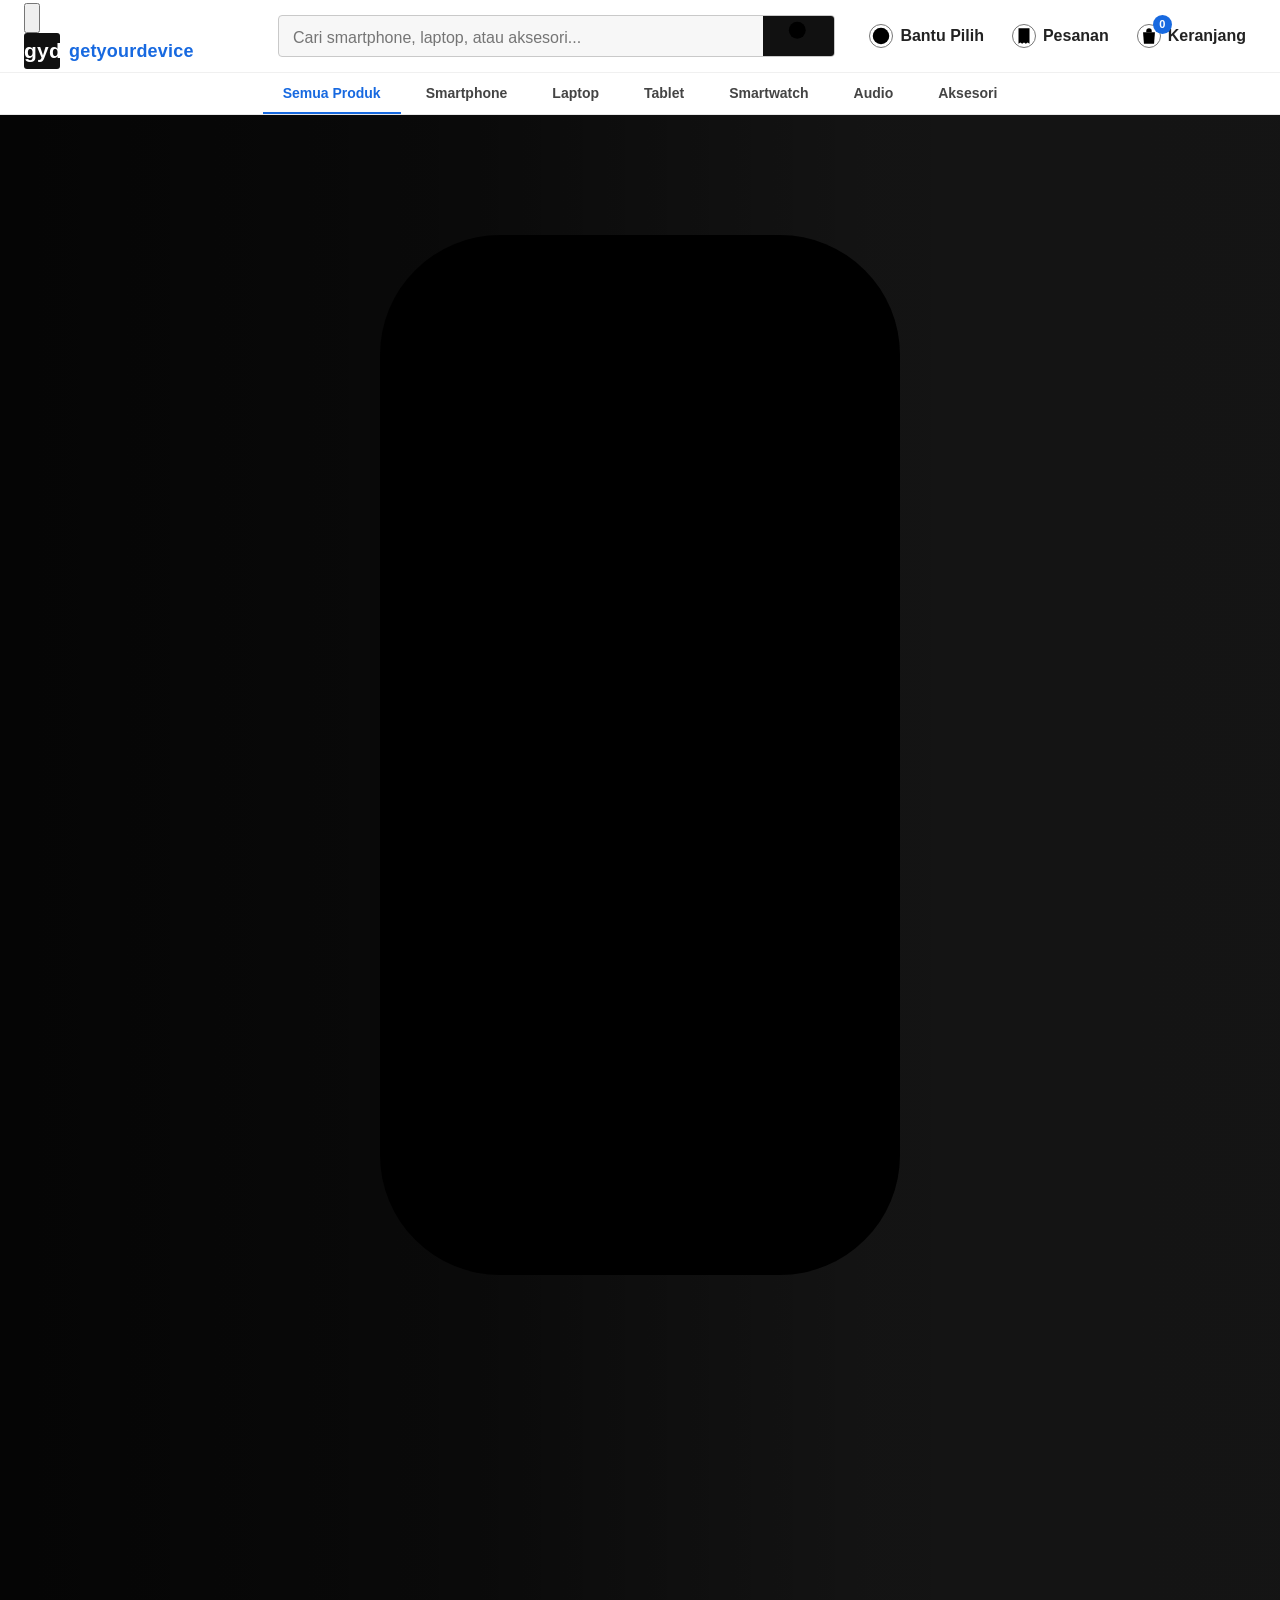
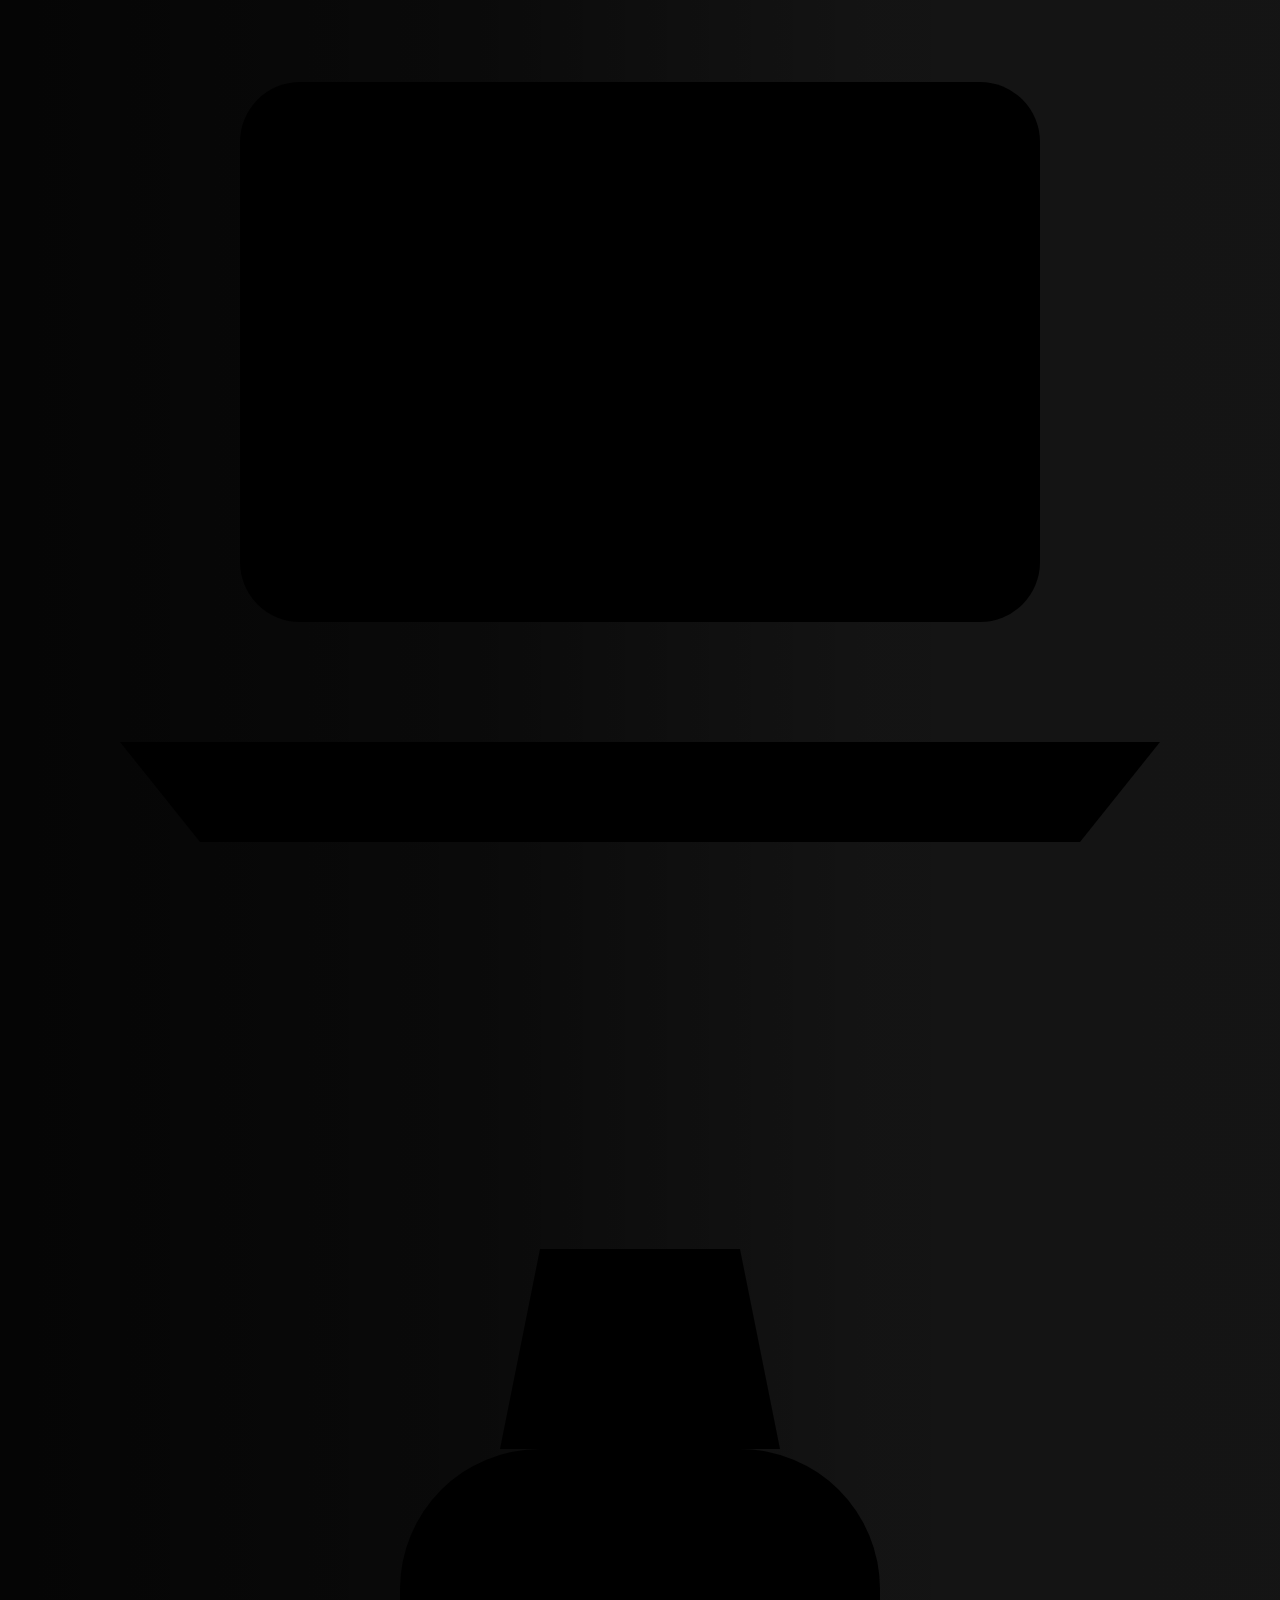
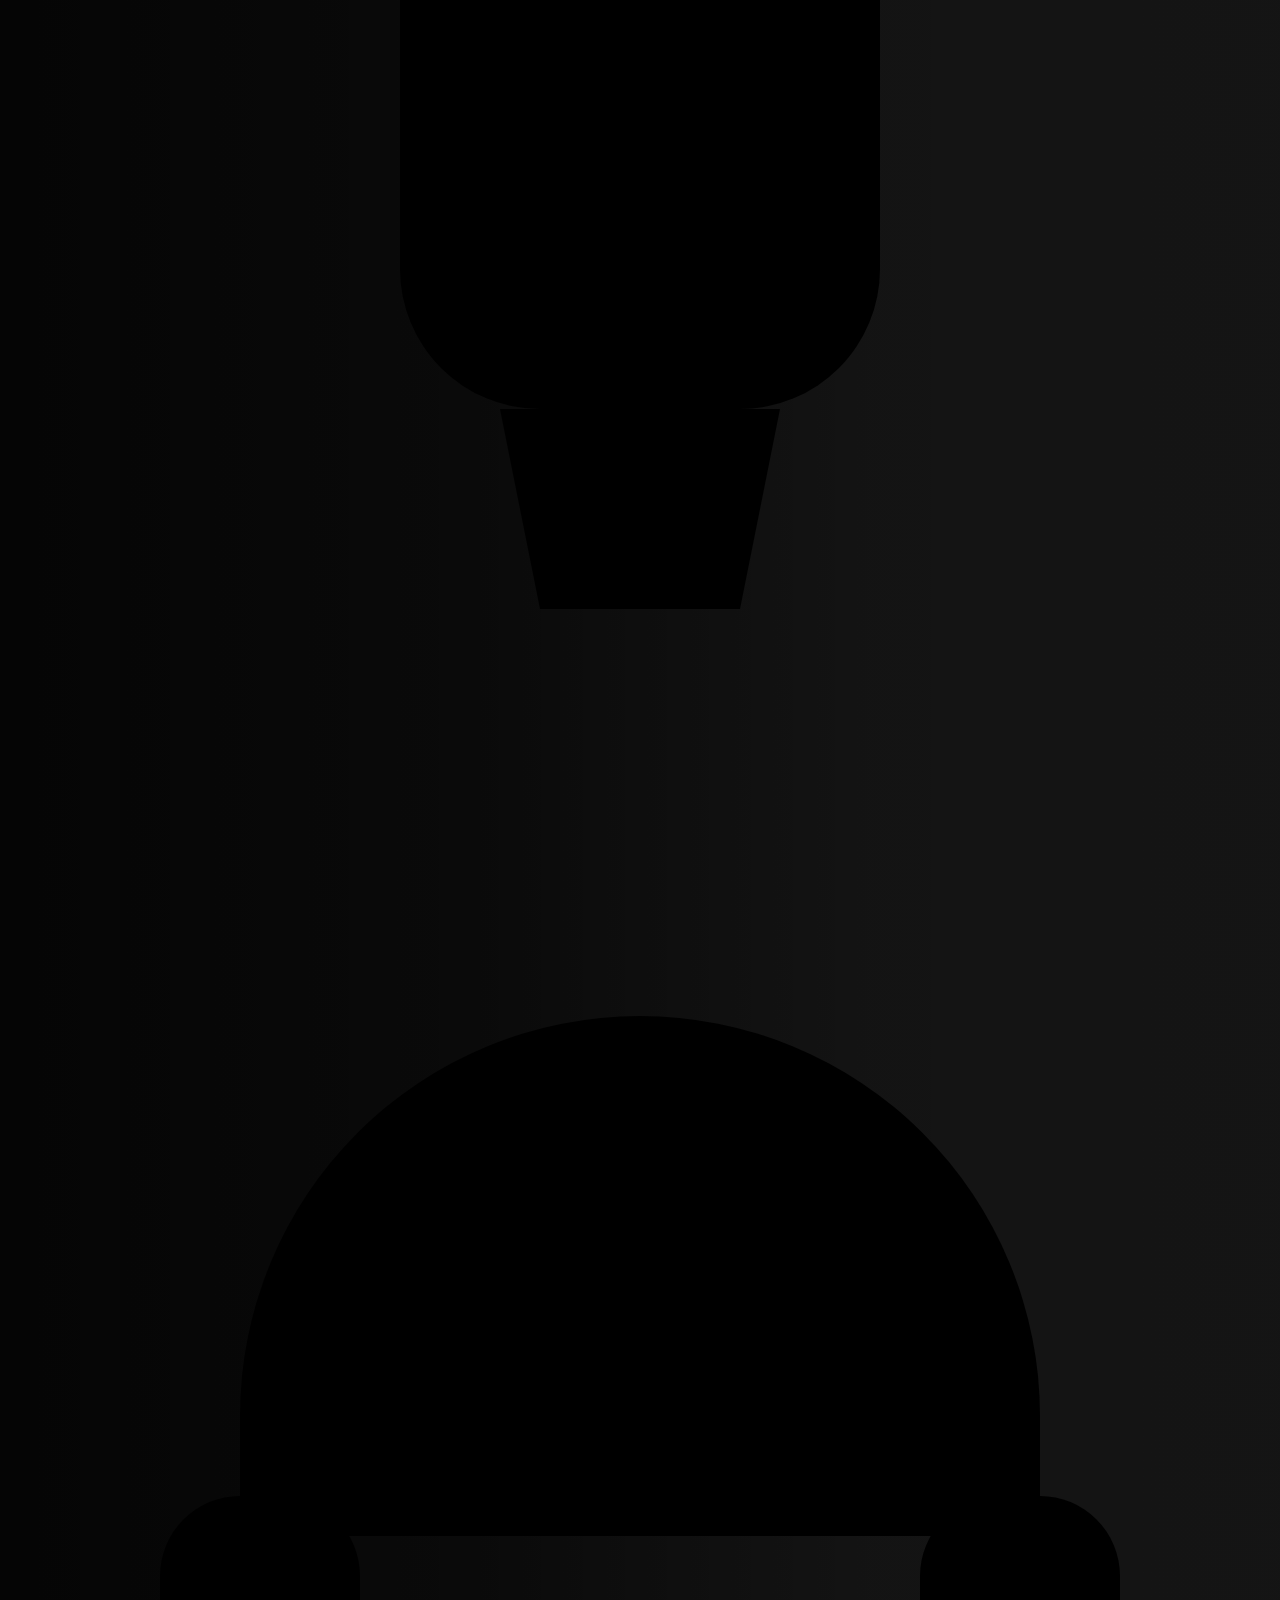
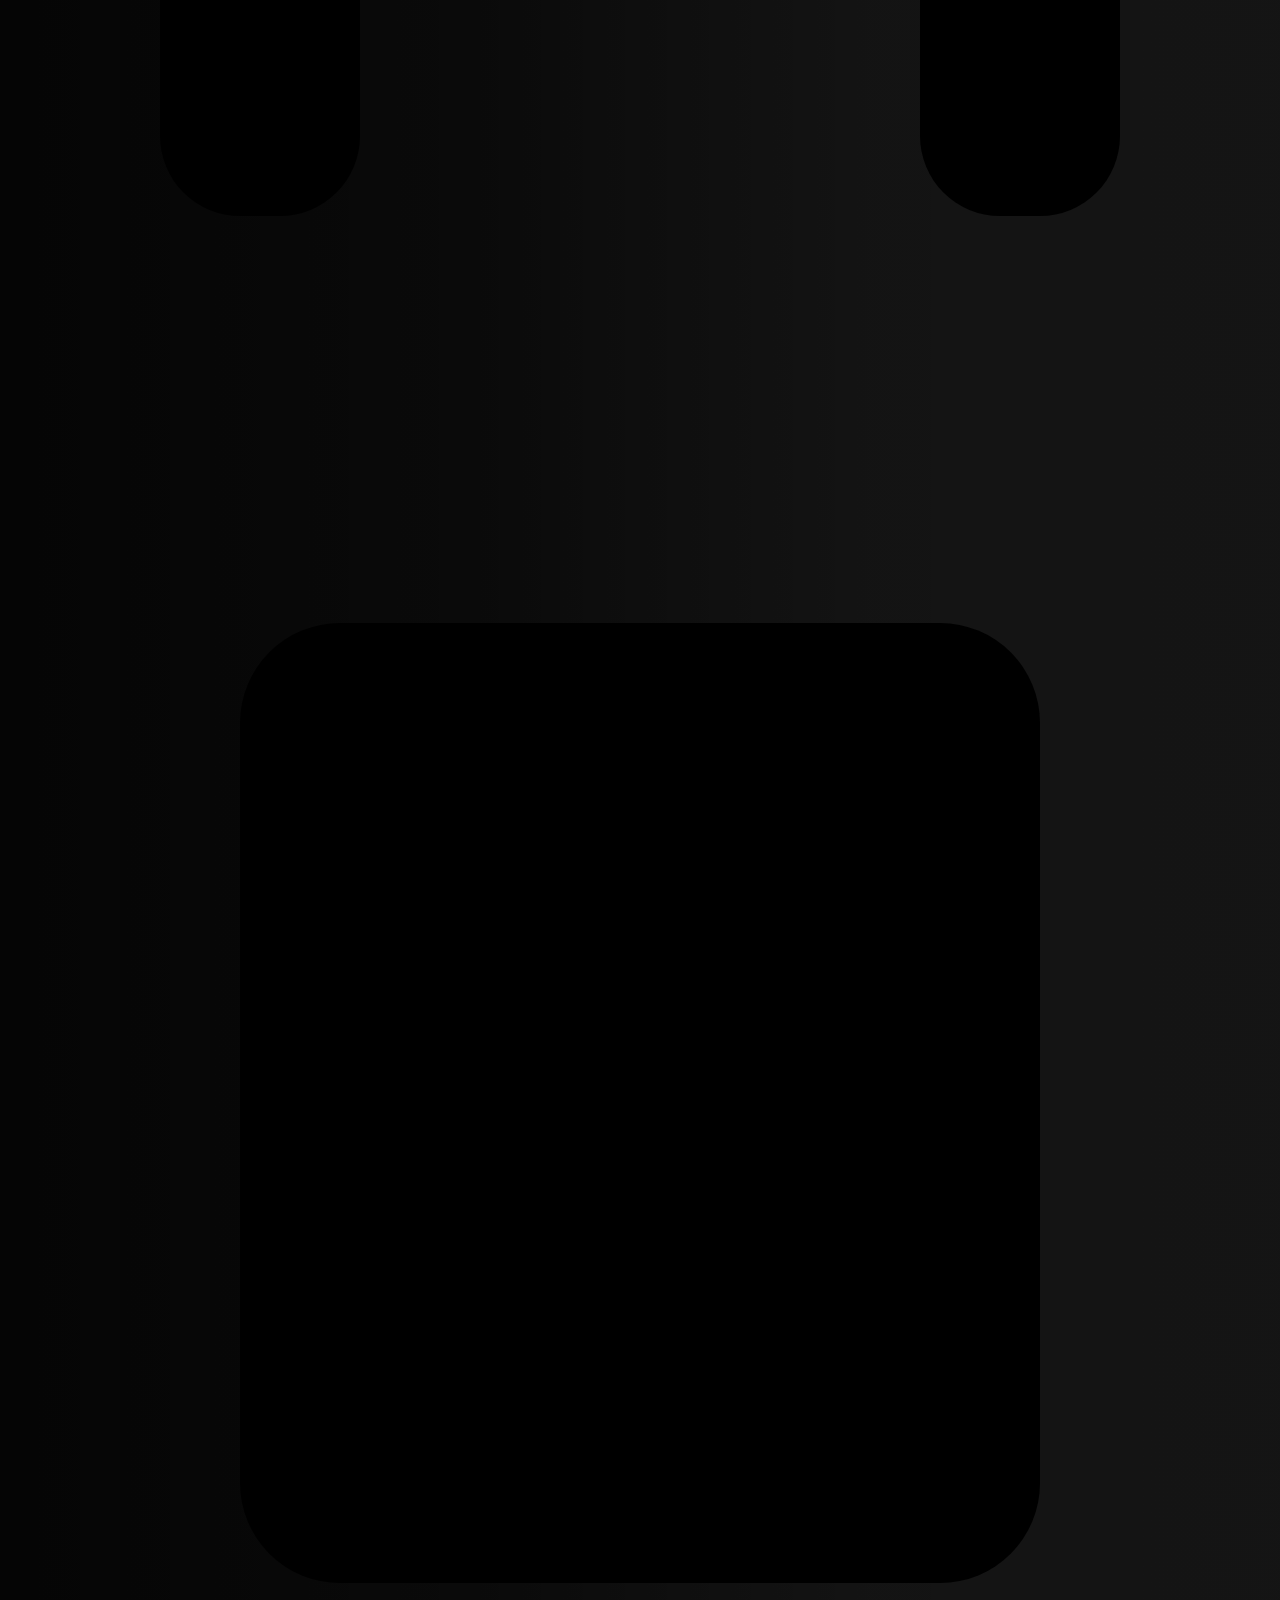
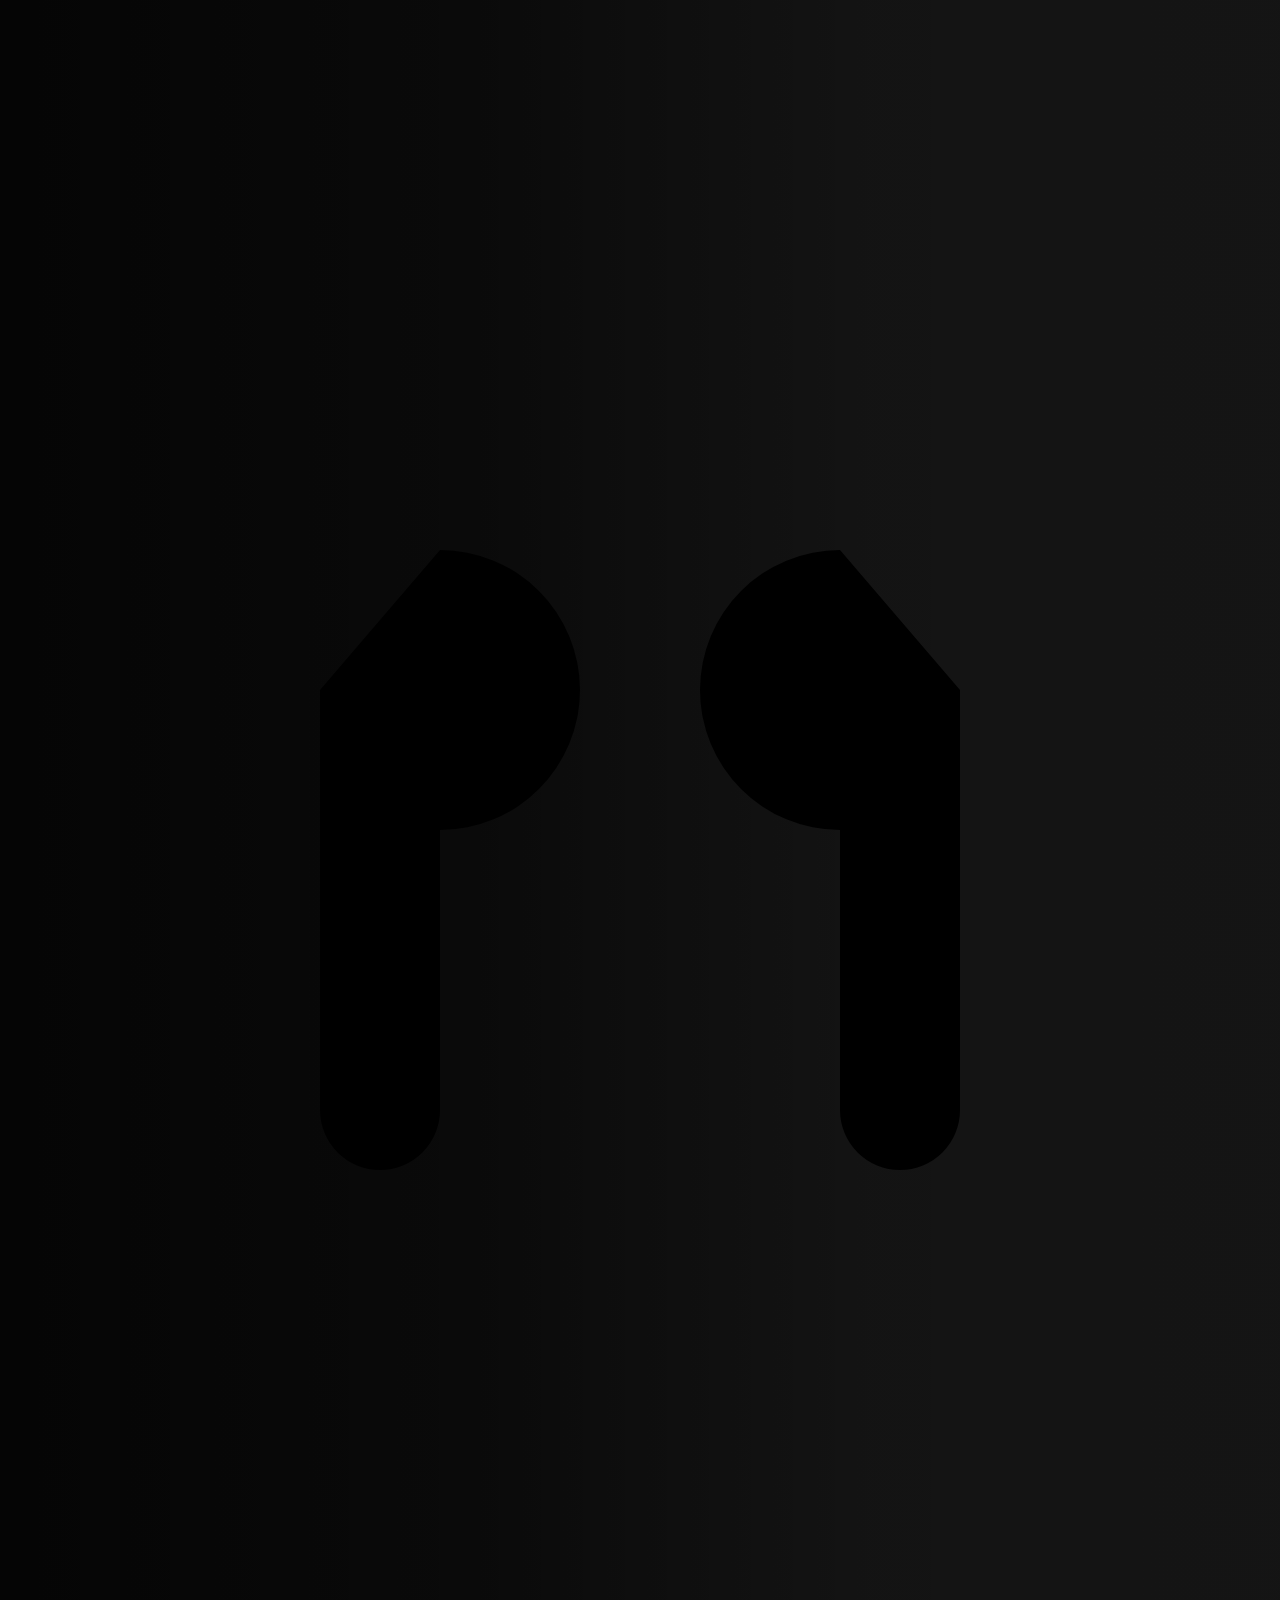
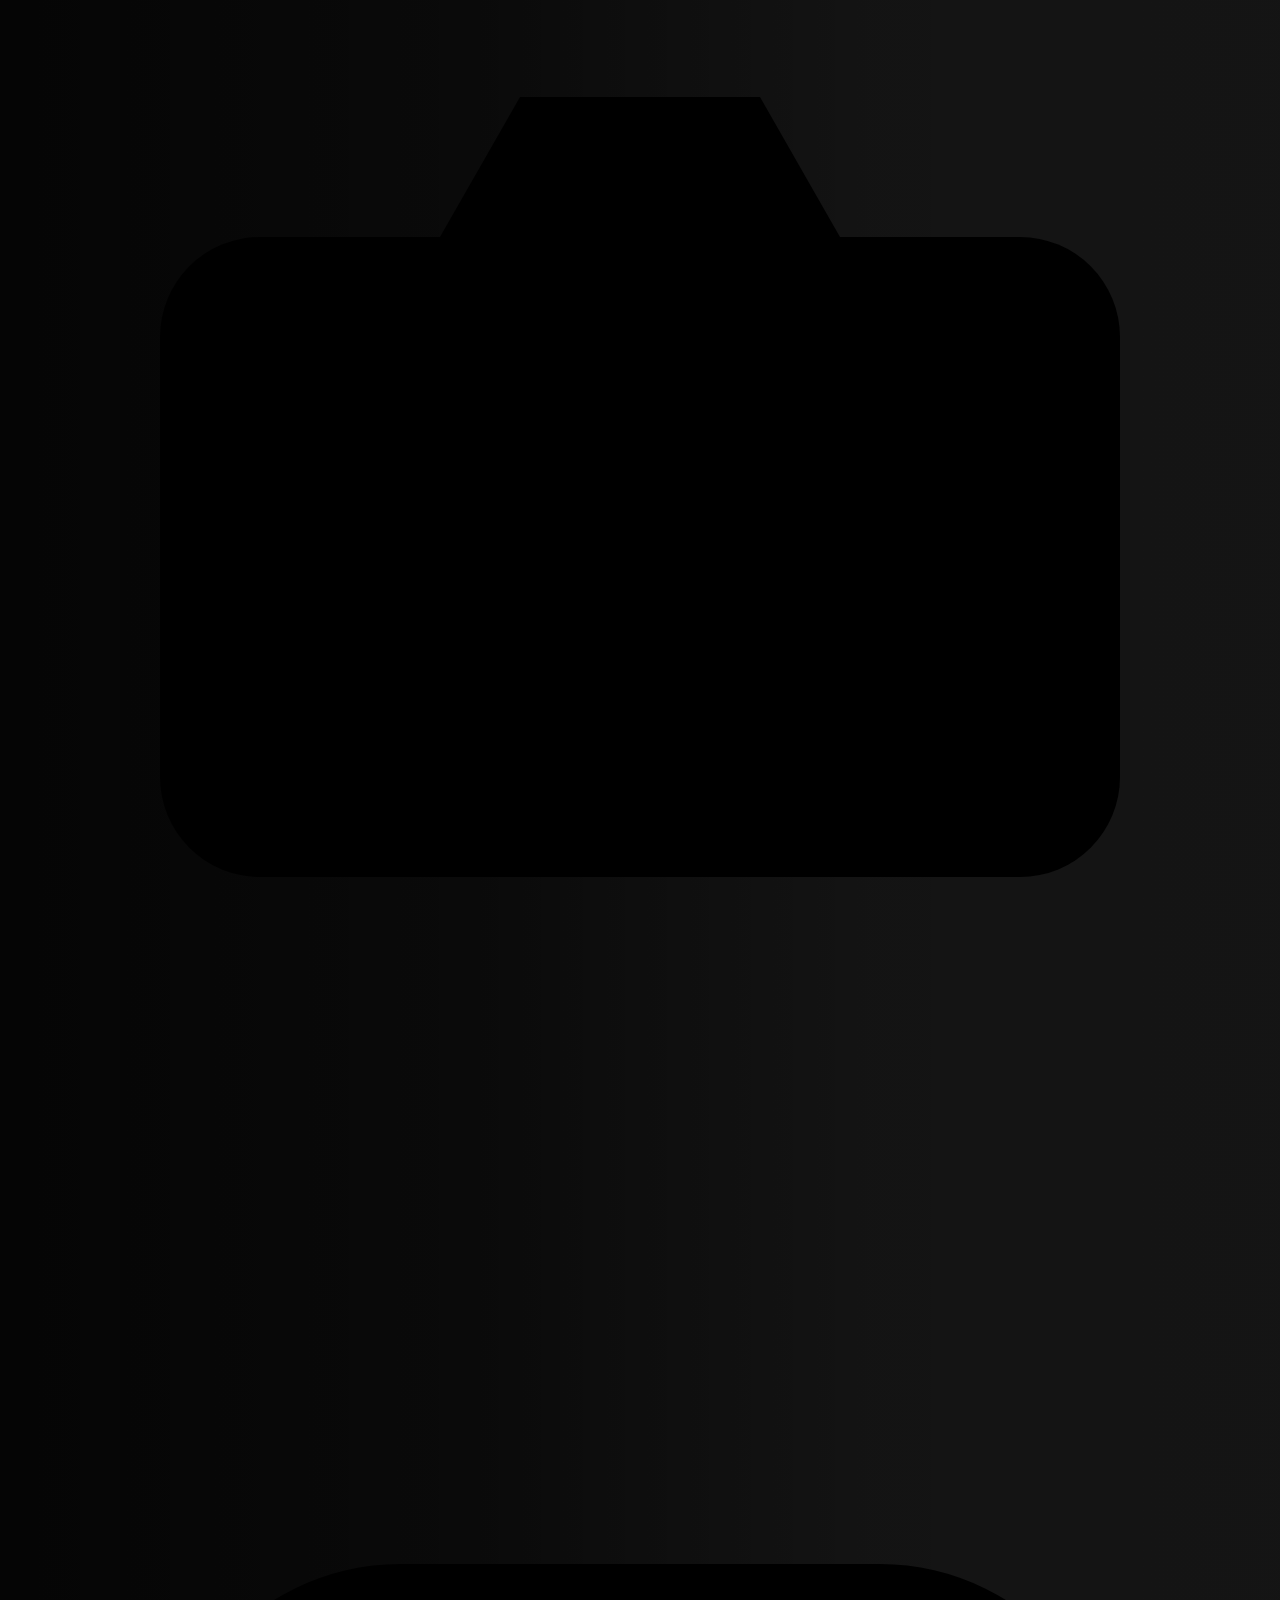
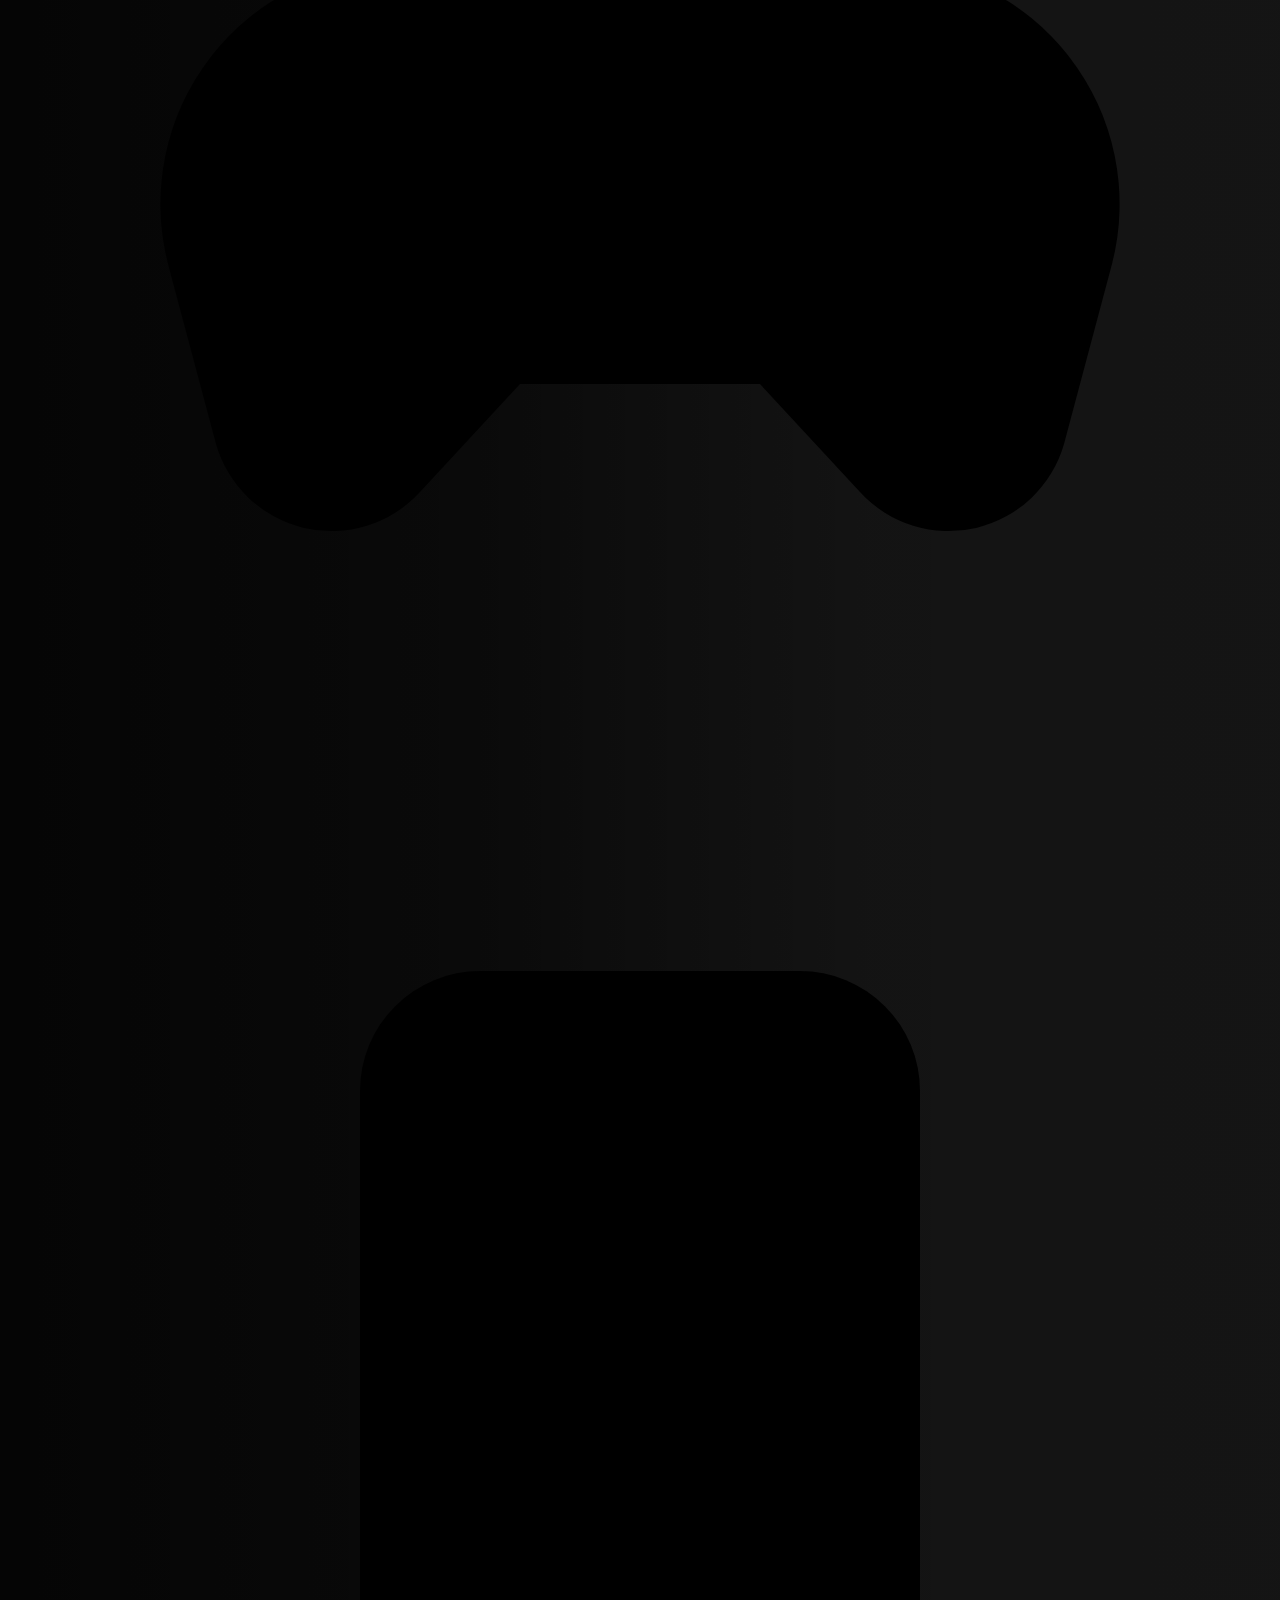
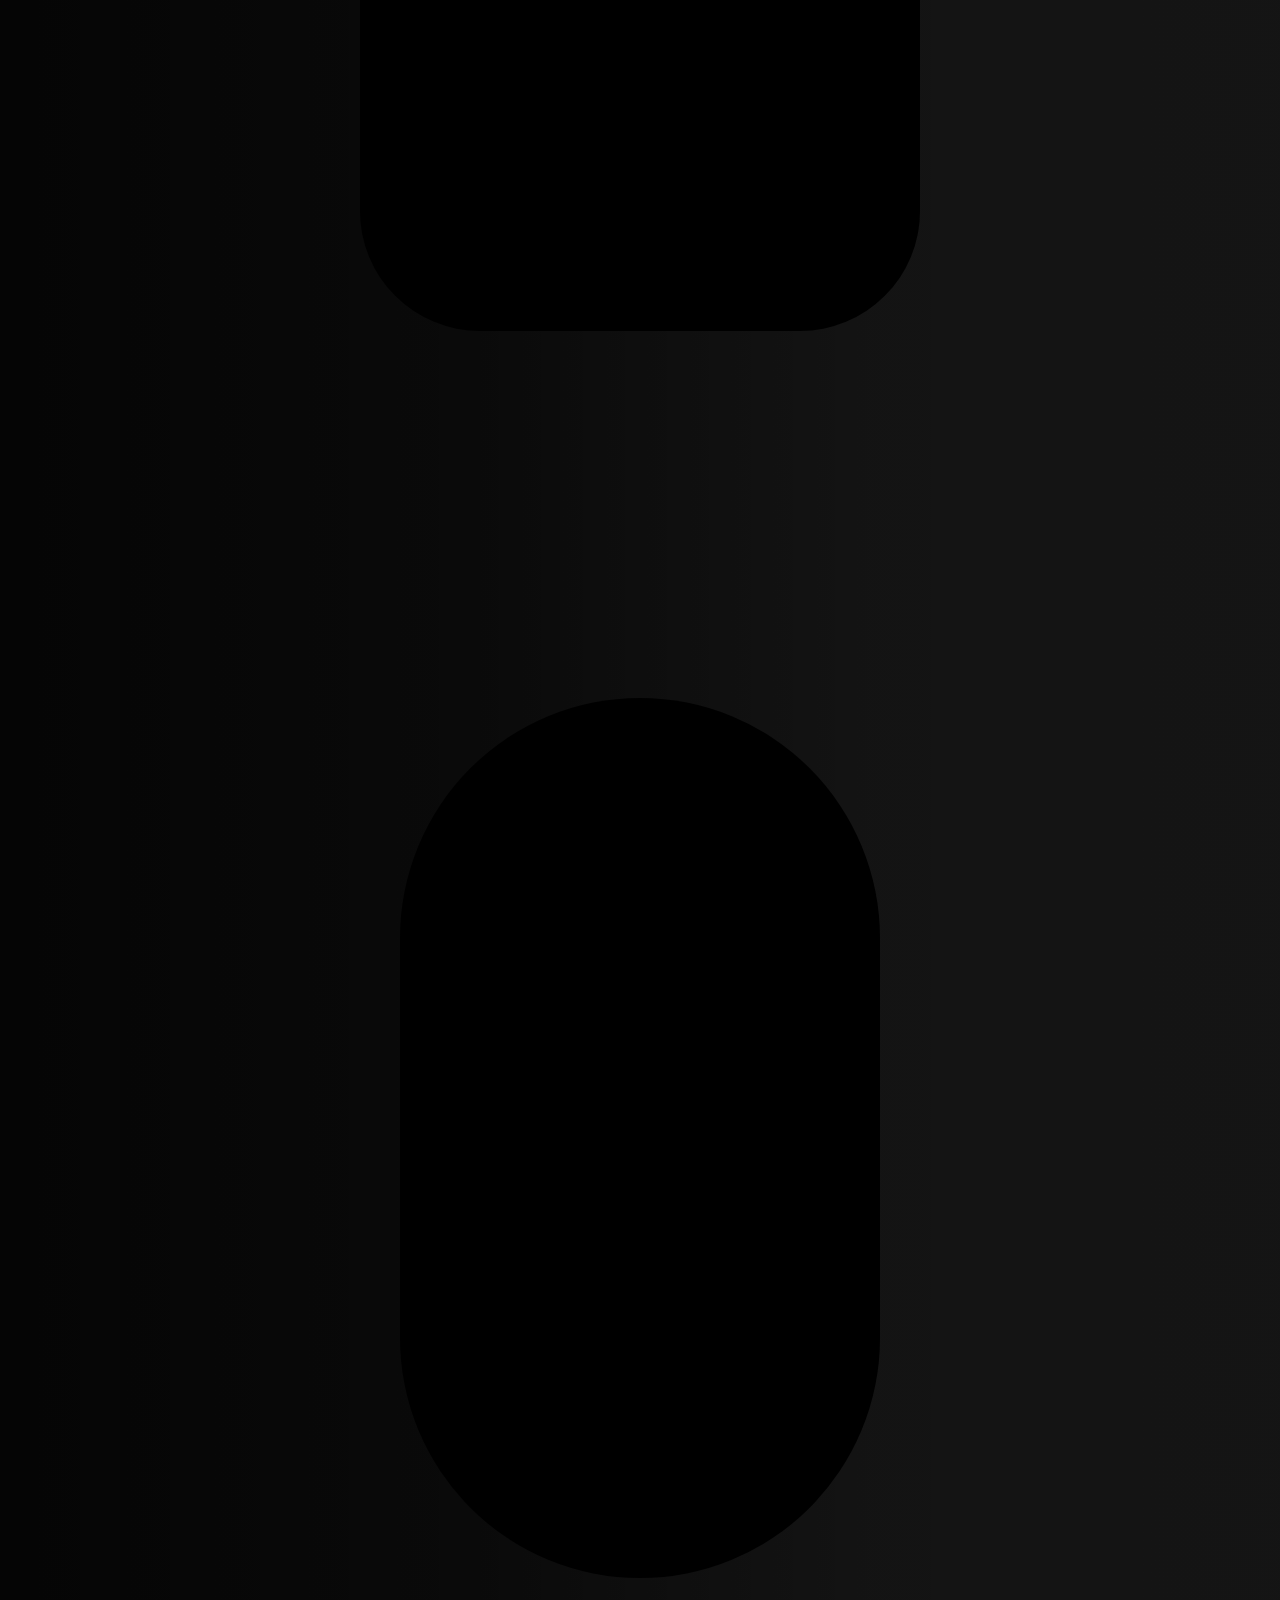
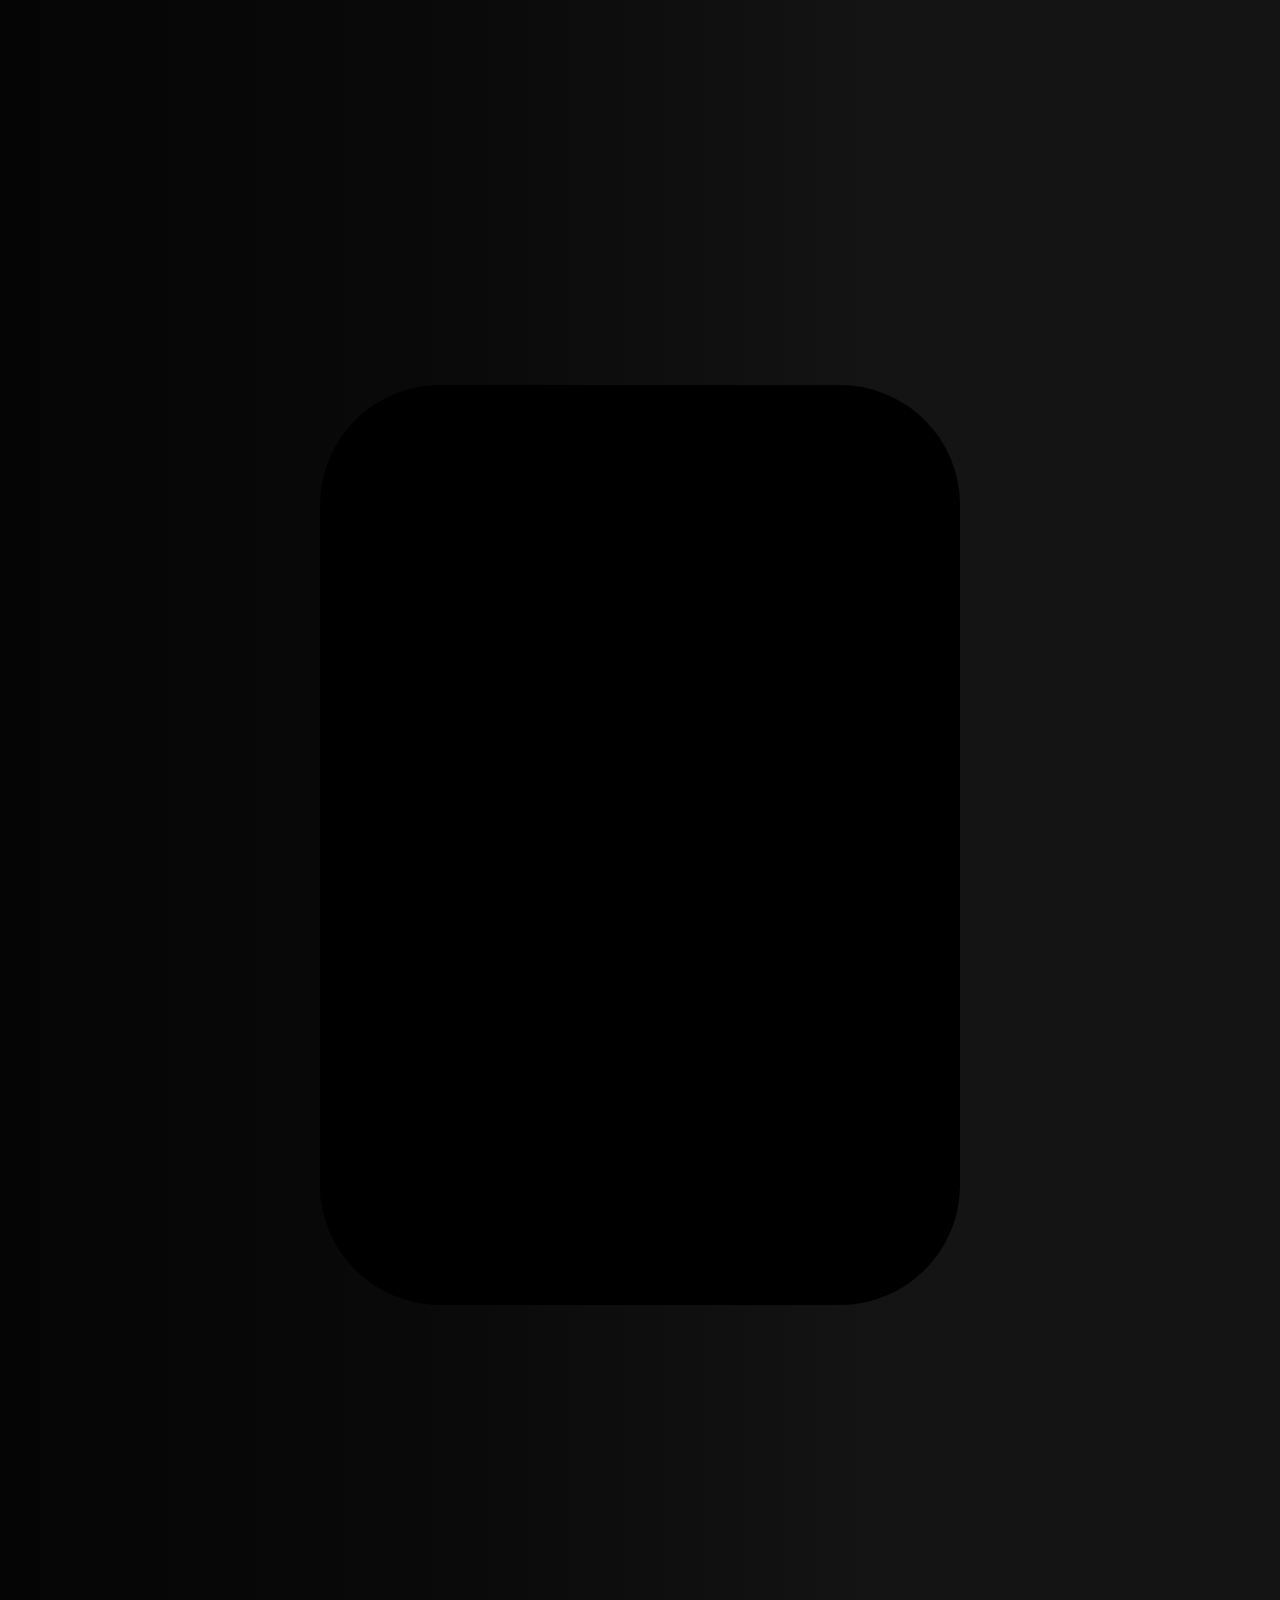
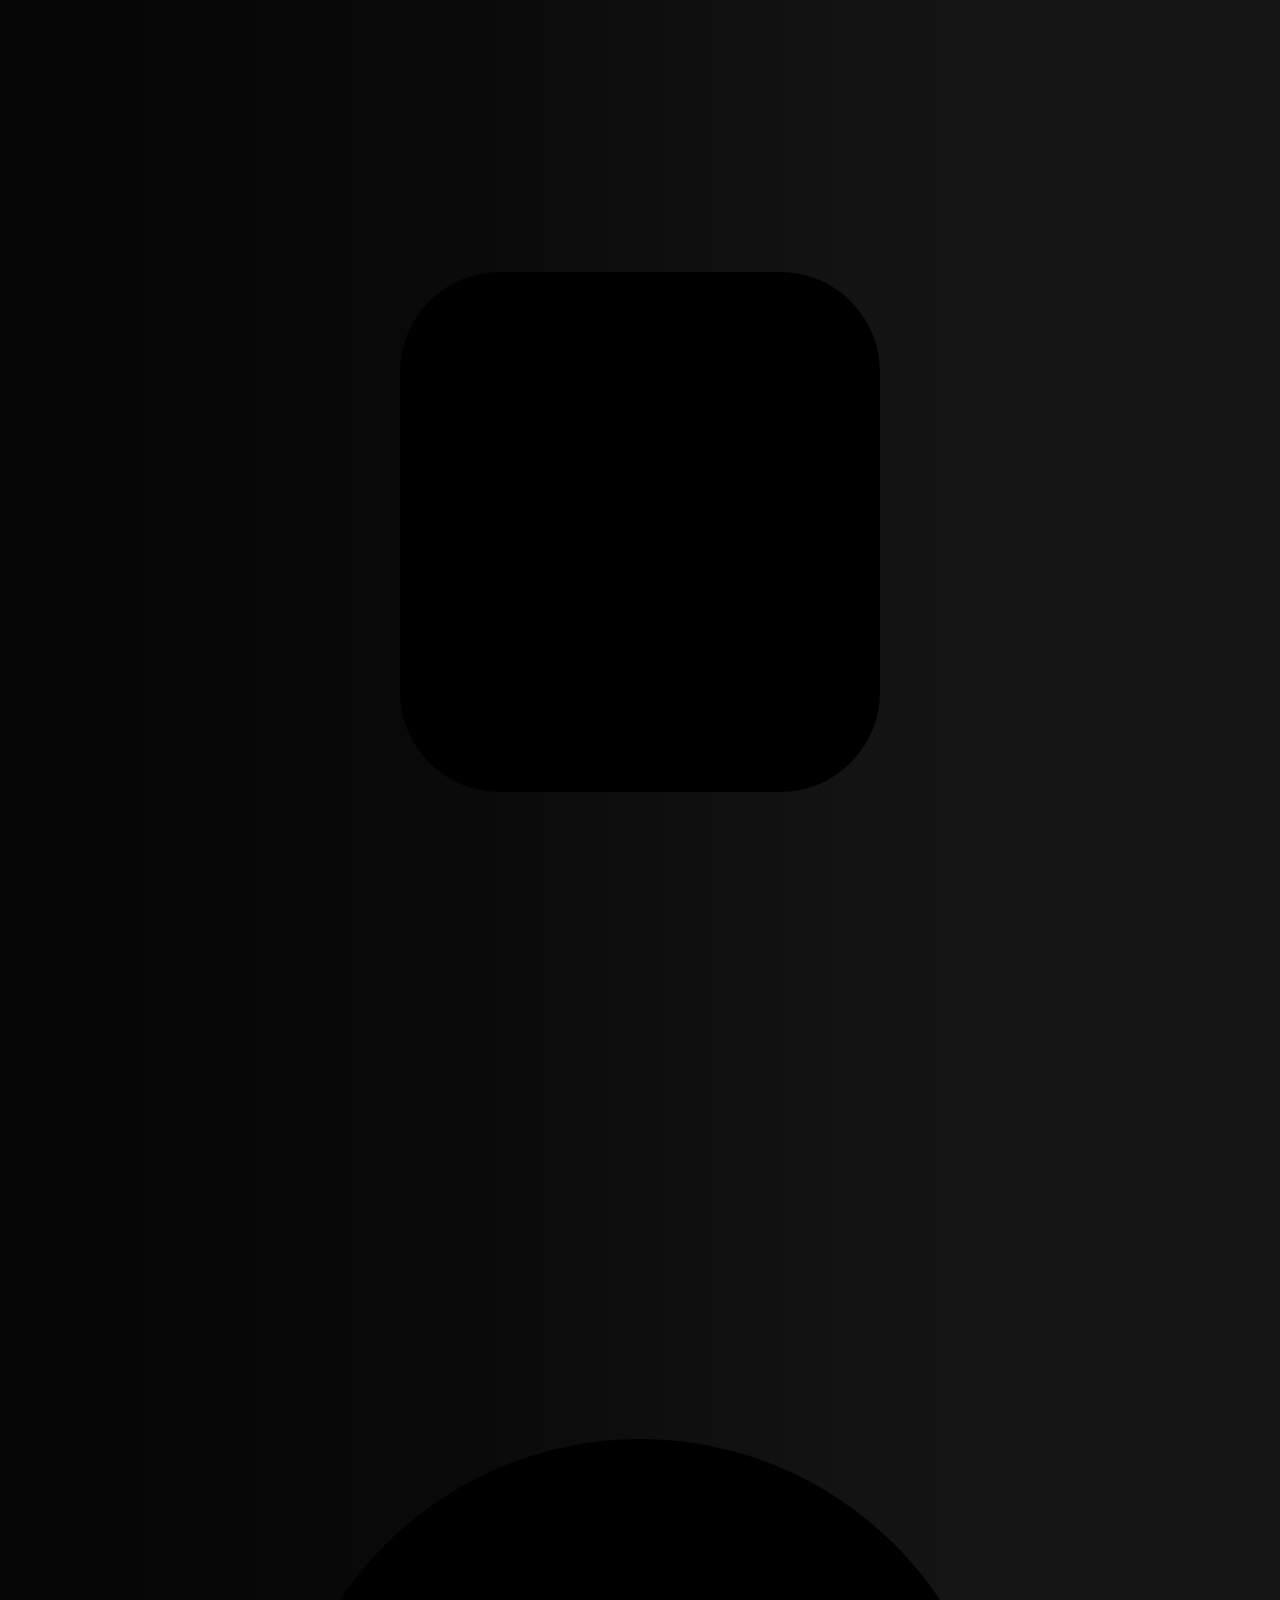
==== commit b1f0ad3f: "Enable approved Midtrans card and Google Pay methods and storefront logos" ====
--- a/index.html
+++ b/index.html
@@ -37,8 +37,9 @@
         <button type="submit" aria-label="Cari produk"><svg class="ui-icon" viewBox="0 0 24 24" aria-hidden="true" focusable="false"><circle cx="11" cy="11" r="6.5"/><path d="m16 16 4.5 4.5"/></svg><span>Cari</span></button>
       </form>
       <nav class="header-actions" aria-label="Navigasi utama">
-        <button type="button" class="icon-button" data-action="open-helper"><span class="action-symbol" aria-hidden="true">?</span><span>Bantu Pilih</span></button>
-        <button type="button" class="icon-button cart-button" data-action="open-cart"><span class="action-symbol" aria-hidden="true">⌑</span><span>Keranjang</span><b id="cartCount" aria-label="0 item">0</b></button>
+        <button type="button" class="icon-button" data-action="open-helper"><span class="action-symbol" aria-hidden="true"><svg class="ui-icon" viewBox="0 0 24 24" aria-hidden="true" focusable="false"><circle cx="12" cy="12" r="9"/><path d="M9.6 9.3a2.5 2.5 0 1 1 3.4 2.3c-.6.3-1 .8-1 1.5v.4"/><path d="M12 16.8v.2"/></svg></span><span>Bantu Pilih</span></button>
+        <button type="button" class="icon-button" data-action="show-orders"><span class="action-symbol" aria-hidden="true"><svg class="ui-icon" viewBox="0 0 24 24" aria-hidden="true" focusable="false"><path d="M6 3.5h12v17l-2-1.4-2 1.4-2-1.4-2 1.4-2-1.4-2 1.4z"/><path d="M9 8h6M9 11.5h6M9 15h3.5"/></svg></span><span>Pesanan</span></button>
+        <button type="button" class="icon-button cart-button" data-action="open-cart"><span class="action-symbol" aria-hidden="true"><svg class="ui-icon" viewBox="0 0 24 24" aria-hidden="true" focusable="false"><path d="M5.5 8h13l-1 12.5h-11z"/><path d="M9 8V6.5a3 3 0 0 1 6 0V8"/></svg></span><span>Keranjang</span><b id="cartCount" aria-label="0 item" data-empty="true">0</b></button>
       </nav>
     </div>
     <div class="category-bar"><nav class="container categories" aria-label="Kategori produk" id="categoryNav"></nav></div>
@@ -46,24 +47,17 @@
 
   <main id="mainContent">
     <div id="storeView">
-      <section class="hero premium-hero" aria-labelledby="heroTitle">
-        <div class="hero-media" aria-hidden="true"><img class="hero-device" src="https://images.unsplash.com/photo-1592750475338-74b7b21085ab?auto=format&fit=crop&w=2000&q=92" alt="" width="2000" height="1100"></div>
+      <section class="hero premium-hero store-hero" aria-labelledby="heroTitle">
+        <div class="hero-art" aria-hidden="true"><svg class="hero-gadget g-phone" style="--x:8%;--y:18%;--s:92px;--d:0s" viewBox="0 0 64 64" focusable="false"><rect x="19" y="6" width="26" height="52" rx="6"/><path d="M28 11h8"/><circle cx="32" cy="51" r="1.6"/></svg><svg class="hero-gadget g-laptop is-accent" style="--x:80%;--y:14%;--s:128px;--d:-3s" viewBox="0 0 64 64" focusable="false"><rect x="12" y="14" width="40" height="27" rx="3"/><path d="M6 47h52l-4 5H10z"/></svg><svg class="hero-gadget g-watch" style="--x:88%;--y:62%;--s:78px;--d:-6s" viewBox="0 0 64 64" focusable="false"><rect x="20" y="18" width="24" height="28" rx="7"/><path d="M25 18l2-10h10l2 10M25 46l2 10h10l2-10"/><path d="M32 26v7l4 3"/></svg><svg class="hero-gadget g-head is-accent" style="--x:4%;--y:64%;--s:100px;--d:-2s" viewBox="0 0 64 64" focusable="false"><path d="M12 38v-6a20 20 0 0 1 40 0v6"/><rect x="8" y="36" width="10" height="16" rx="4"/><rect x="46" y="36" width="10" height="16" rx="4"/></svg><svg class="hero-gadget g-tablet" style="--x:68%;--y:70%;--s:70px;--d:-8s" viewBox="0 0 64 64" focusable="false"><rect x="12" y="8" width="40" height="48" rx="5"/><circle cx="32" cy="50" r="1.6"/></svg><svg class="hero-gadget g-buds" style="--x:22%;--y:78%;--s:58px;--d:-5s" viewBox="0 0 64 64" focusable="false"><path d="M22 20a7 7 0 1 1 0 14v14a3 3 0 0 1-6 0V27"/><path d="M42 20a7 7 0 1 0 0 14v14a3 3 0 0 0 6 0V27"/></svg><svg class="hero-gadget g-camera is-accent g-extra" style="--x:20%;--y:8%;--s:70px;--d:-4s" viewBox="0 0 64 64" focusable="false"><rect x="8" y="20" width="48" height="32" rx="5"/><path d="M22 20l4-7h12l4 7"/><circle cx="32" cy="36" r="9"/><path d="M48 27h.01"/></svg><svg class="hero-gadget g-gamepad g-extra" style="--x:60%;--y:6%;--s:74px;--d:-7s" viewBox="0 0 64 64" focusable="false"><path d="M20 22h24a12 12 0 0 1 11.6 15l-2.4 9a6 6 0 0 1-10.2 2.4L38 43H26l-5 5.4A6 6 0 0 1 10.8 46l-2.4-9A12 12 0 0 1 20 22z"/><path d="M20 30v8M16 34h8"/><circle cx="42" cy="31" r="1.6"/><circle cx="47" cy="36" r="1.6"/></svg><svg class="hero-gadget g-speaker g-extra" style="--x:92%;--y:24%;--s:62px;--d:-1s" viewBox="0 0 64 64" focusable="false"><rect x="18" y="8" width="28" height="48" rx="6"/><circle cx="32" cy="38" r="9"/><circle cx="32" cy="38" r="2"/><circle cx="32" cy="18" r="3"/></svg><svg class="hero-gadget g-mouse g-extra" style="--x:5%;--y:42%;--s:52px;--d:-9s" viewBox="0 0 64 64" focusable="false"><rect x="20" y="10" width="24" height="44" rx="12"/><path d="M32 10v12"/></svg><svg class="hero-gadget g-power is-accent g-extra" style="--x:76%;--y:56%;--s:56px;--d:-3s" viewBox="0 0 64 64" focusable="false"><rect x="16" y="10" width="32" height="46" rx="6"/><path d="M34 22l-6 11h8l-6 11"/><path d="M28 6h8"/></svg><svg class="hero-gadget g-charger g-extra" style="--x:34%;--y:4%;--s:46px;--d:-10s" viewBox="0 0 64 64" focusable="false"><rect x="20" y="20" width="24" height="26" rx="5"/><path d="M27 20v-9M37 20v-9M32 46v12"/></svg><svg class="hero-gadget g-cam360 is-accent g-extra" style="--x:88%;--y:46%;--s:48px;--d:-2s" viewBox="0 0 64 64" focusable="false"><rect x="14" y="14" width="36" height="36" rx="18"/><circle cx="32" cy="32" r="8"/><path d="M32 50v8M24 58h16"/></svg><svg class="hero-gadget g-extra g-soft g-sd" style="--x:29%;--y:21%;--s:40px;--d:-3s" viewBox="0 0 64 64" focusable="false"><path d="M20 8h18l8 8v38a3 3 0 0 1-3 3H21a3 3 0 0 1-3-3V11a3 3 0 0 1 2-3z"/><path d="M26 8v8M32 8v8M38 8v8"/></svg><svg class="hero-gadget g-extra g-soft g-ring is-accent" style="--x:69%;--y:22%;--s:40px;--d:-6s" viewBox="0 0 64 64" focusable="false"><circle cx="32" cy="36" r="16"/><circle cx="32" cy="36" r="10"/><path d="M26 18l6-8 6 8"/></svg><svg class="hero-gadget g-extra g-soft g-usb" style="--x:25%;--y:60%;--s:44px;--d:-1s" viewBox="0 0 64 64" focusable="false"><path d="M32 6v40"/><path d="M24 14l8-8 8 8"/><path d="M32 30l-10-6v-6M32 36l10-6v-6"/><circle cx="32" cy="50" r="5"/></svg><svg class="hero-gadget g-extra g-soft g-cable" style="--x:38%;--y:68%;--s:46px;--d:-8s" viewBox="0 0 64 64" focusable="false"><path d="M10 40c8-14 18-14 22 0s14 14 22 0"/><rect x="4" y="36" width="10" height="10" rx="2"/><rect x="50" y="18" width="10" height="10" rx="2"/></svg><svg class="hero-gadget g-extra g-soft g-drone is-accent" style="--x:57%;--y:68%;--s:52px;--d:-4s" viewBox="0 0 64 64" focusable="false"><rect x="26" y="28" width="12" height="10" rx="3"/><path d="M26 30l-10-8M38 30l10-8M26 36l-10 8M38 36l10 8"/><path d="M8 20h14M42 20h14M8 46h14M42 46h14"/></svg><svg class="hero-gadget g-extra g-soft g-vr" style="--x:70%;--y:64%;--s:50px;--d:-9s" viewBox="0 0 64 64" focusable="false"><path d="M8 24h48v18a4 4 0 0 1-4 4H40l-4-6h-8l-4 6H12a4 4 0 0 1-4-4z"/><circle cx="22" cy="34" r="4"/><circle cx="42" cy="34" r="4"/></svg><svg class="hero-gadget g-extra g-soft g-stylus" style="--x:50%;--y:4%;--s:40px;--d:-2s" viewBox="0 0 64 64" focusable="false"><path d="M44 8l12 12L24 52l-14 4 4-14z"/><path d="M38 14l12 12"/></svg></div>
         <div class="container hero-grid">
           <div class="hero-copy reveal">
-            <span class="hero-kicker">SMARTPHONE PILIHAN 2026</span>
-            <h1 id="heroTitle">Teknologi yang terasa lebih dekat.</h1>
-            <p>Perangkat pilihan untuk bekerja, berkarya, dan menikmati setiap momen—dengan dukungan yang mudah dipahami.</p>
-            <div class="hero-actions"><button class="primary" type="button" data-action="scroll-products">Belanja Sekarang</button><button class="secondary" type="button" data-action="open-helper">Bantu Saya Pilih</button></div>
+            <span class="hero-kicker"><span class="logo logo-inline"><span class="a">getyour</span><span class="b">device</span></span></span>
+            <h1 id="heroTitle">Gadget pilihan.<br>Siap dikirim ke rumah Anda.</h1>
+            <p>Smartphone, laptop, tablet, audio, dan aksesori. Bayar aman lewat QRIS, GoPay, atau Virtual Account bank, lalu pantau pesanan Anda kapan saja.</p>
+            <div class="hero-actions"><button class="primary" type="button" data-action="scroll-products">Belanja Sekarang</button><button class="secondary hero-link" type="button" data-action="open-helper">Bantu Saya Pilih <span aria-hidden="true">›</span></button></div>
           </div>
         </div>
-        <div class="hero-caption"><span>Kamera jernih</span><span>Baterai sepanjang hari</span><span>Garansi resmi</span></div>
-      </section>
-
-      <section class="benefits container reveal" aria-label="Keunggulan toko">
-        <article><span>✓</span><div><strong>Produk Terjamin</strong><small>Garansi resmi & barang asli</small></div></article>
-        <article><span>♢</span><div><strong>Pengiriman Aman</strong><small>Kemasan terlindungi</small></div></article>
-        <article><span>↻</span><div><strong>7 Hari Pengembalian</strong><small>Syarat mudah dan jelas</small></div></article>
-        <article><span>☎</span><div><strong>Butuh Bantuan?</strong><small>Tim kami siap membantu</small></div></article>
+        <div class="hero-marquee" aria-label="Produk di getyourdevice"><div class="marquee-track" id="heroMarquee"></div></div>
       </section>
 
       <section class="container category-section reveal" aria-labelledby="categoryTitle">
@@ -71,18 +65,9 @@
         <div class="category-cards" id="categoryCards"></div>
       </section>
 
-      <section class="showcase-section phone-story reveal" aria-labelledby="latestPhonesTitle">
-        <div class="container"><div class="section-title"><div><span class="overline">SMARTPHONE PILIHAN</span><h2 id="latestPhonesTitle">Abadikan lebih banyak. Lakukan lebih cepat.</h2><p>Pilihan ponsel dengan kamera andal, layar jernih, dan baterai untuk sepanjang hari.</p></div><button class="text-link" type="button" data-category="Smartphone">Semua smartphone <span aria-hidden="true">→</span></button></div><div id="smartphoneShowcase" class="showcase-grid editorial-products"></div></div>
-      </section>
+      <section class="new-section hidden" id="newSection" aria-labelledby="newTitle"><div class="container"><h2 id="newTitle" class="sr-only">Produk baru</h2><div class="new-grid" id="newGrid"></div></div></section>
 
-      <section class="container feature-story reveal" aria-labelledby="laptopTitle">
-        <div class="feature-story-image"><img src="https://images.unsplash.com/photo-1517336714731-489689fd1ca8?auto=format&fit=crop&w=1200&q=90" alt="Laptop tipis untuk bekerja dan berkarya" width="1200" height="760" loading="lazy"></div>
-        <div class="feature-story-copy"><span class="overline">LAPTOP UNTUK PRODUKTIVITAS</span><h2 id="laptopTitle">Ruang untuk ide-ide besar.</h2><p>Performa andal, layar nyaman, dan daya tahan baterai yang menemani pekerjaan dari mana saja.</p><ul class="story-specs"><li>Ringan dibawa</li><li>Siap untuk multitasking</li><li>Garansi resmi</li></ul><button class="primary" type="button" data-category="Laptop">Jelajahi Laptop</button></div>
-      </section>
-
-      <section class="showcase-section popular-section reveal" aria-labelledby="popularTitle"><div class="container"><div class="section-title"><div><span class="overline">GADGET UNTUK KESEHARIAN</span><h2 id="popularTitle">Kecil detailnya. Besar perbedaannya.</h2><p>Audio, wearable, tablet, dan aksesori yang membuat rutinitas terasa lebih praktis.</p></div></div><div id="popularShowcase" class="showcase-grid lifestyle-grid"></div></div></section>
-
-      <section class="container weekly-deal reveal" aria-labelledby="dealTitle"><div class="weekly-deal-copy"><span class="overline">PILIHAN MINGGU INI</span><h2 id="dealTitle">Dengarkan dunia Anda.</h2><p>Headphone noise cancelling pilihan untuk fokus bekerja dan menikmati musik tanpa gangguan.</p><div class="deal-price"><small>Mulai dari</small><strong>Rp1.699.000</strong></div><button class="deal-button" type="button" data-category="Audio">Lihat Audio Pilihan</button></div><div class="weekly-deal-image"><img src="https://images.unsplash.com/photo-1546435770-a3e426bf472b?auto=format&fit=crop&w=1200&q=92" alt="Headphone premium berwarna hitam" width="1200" height="800" loading="lazy"></div></section>
+      <section class="promo-section hidden" id="promoSection" aria-labelledby="promoTitle"><div class="container"><h2 id="promoTitle">Promo terbatas</h2><div class="promo-carousel"><button class="promo-arrow prev" type="button" data-promo-step="-1" aria-label="Promo sebelumnya"><svg viewBox="0 0 24 24" aria-hidden="true" focusable="false"><path d="M15 5l-7 7 7 7"/></svg></button><div class="promo-track" id="promoTrack" tabindex="0" aria-label="Daftar produk promo"></div><button class="promo-arrow next" type="button" data-promo-step="1" aria-label="Promo berikutnya"><svg viewBox="0 0 24 24" aria-hidden="true" focusable="false"><path d="M9 5l7 7-7 7"/></svg></button></div></div></section>
 
       <section class="products-section" id="productsSection" aria-labelledby="productsTitle">
         <div class="container">
@@ -104,7 +89,7 @@
 
       <section class="showcase-section popular-section reveal" aria-labelledby="popularTitle"><div class="container"><div class="section-title"><div><span class="overline">GADGET UNTUK KESEHARIAN</span><h2 id="popularTitle">Kecil detailnya. Besar perbedaannya.</h2><p>Audio, wearable, tablet, dan aksesori yang membuat rutinitas terasa lebih praktis.</p></div></div><div id="popularShowcase" class="showcase-grid lifestyle-grid"></div></div></section>
 
-      <section class="why-section trust-section reveal" aria-labelledby="whyTitle"><div class="container"><div class="section-title centered-title"><div><span class="overline">BELANJA DENGAN TENANG</span><h2 id="whyTitle">Mengapa <span class="logo logo-inline"><span class="a">getyour</span><span class="b">device</span></span>?</h2><p>Dukungan yang jelas sebelum dan sesudah Anda membeli.</p></div></div><div class="why-grid"><article><span aria-hidden="true"><svg class="ui-icon" viewBox="0 0 24 24" aria-hidden="true" focusable="false"><path d="M12 3 5 6v5.5c0 4.3 2.9 7.9 7 9.5 4.1-1.6 7-5.2 7-9.5V6z"/><path d="m9 12 2.2 2.2L15.5 10"/></svg></span><h3>Produk Terjamin</h3><p>Barang asli, dengan jenis garansi tertulis jelas di setiap produk.</p></article><article><span aria-hidden="true"><svg class="ui-icon" viewBox="0 0 24 24" aria-hidden="true" focusable="false"><path d="m12 3 8 4.5v9L12 21l-8-4.5v-9z"/><path d="m4 7.5 8 4.5 8-4.5M12 12v9"/></svg></span><h3>Pengiriman Aman</h3><p>Bayar sebelum 12.00 (Senin–Sabtu), dikirim hari itu juga. Resi bisa dilacak.</p></article><article><span aria-hidden="true"><svg class="ui-icon" viewBox="0 0 24 24" aria-hidden="true" focusable="false"><path d="M4 10h11a5 5 0 0 1 0 10h-4"/><path d="m8 6-4 4 4 4"/></svg></span><h3>Retur Ditanggung Kami</h3><p>Rusak atau salah kirim? Lapor 1×24 jam dengan video unboxing, ongkir retur kami tanggung.</p></article><article><span aria-hidden="true"><svg class="ui-icon" viewBox="0 0 24 24" aria-hidden="true" focusable="false"><path d="M4.5 5.5h15v10h-8l-4.5 3.5v-3.5h-2.5z"/><path d="M8.5 10.5h.01M12 10.5h.01M15.5 10.5h.01"/></svg></span><h3>Butuh Bantuan?</h3><p>Tim kami siap membantu memilih dan menjawab pertanyaan Anda.</p></article></div><div class="assurance-strip"><div><span class="assurance-label">Pembayaran</span><ul class="brand-tiles" aria-label="Metode pembayaran"><li class="brand-tile"><img src="./logos/qris.svg" alt="QRIS" width="96" height="28" loading="lazy" decoding="async"></li><li class="brand-tile"><img src="./logos/gopay.svg" alt="GoPay" width="96" height="28" loading="lazy" decoding="async"></li><li class="brand-tile"><img src="./logos/bni.svg" alt="Virtual Account BNI" width="96" height="28" loading="lazy" decoding="async"></li><li class="brand-tile"><img src="./logos/bri.svg" alt="Virtual Account BRI" width="96" height="28" loading="lazy" decoding="async"></li><li class="brand-tile"><img src="./logos/mandiri.svg" alt="Virtual Account Mandiri" width="96" height="28" loading="lazy" decoding="async"></li><li class="brand-tile"><img src="./logos/bsi.svg" alt="Virtual Account BSI" width="96" height="28" loading="lazy" decoding="async"></li><li class="brand-tile"><img src="./logos/permata.svg" alt="Virtual Account Permata" width="96" height="28" loading="lazy" decoding="async"></li><li class="brand-tile"><img src="./logos/cimb.svg" alt="Virtual Account CIMB Niaga" width="96" height="28" loading="lazy" decoding="async"></li><li class="brand-tile"><img src="./logos/danamon.svg" alt="Virtual Account Danamon" width="96" height="24" loading="lazy" decoding="async"></li><li class="brand-tile"><img src="./logos/seabank.png" alt="Virtual Account SeaBank" width="88" height="28" loading="lazy" decoding="async"></li><li class="brand-tile brand-tile-text brand-tile-store">COD ambil di toko</li></ul></div><div><span class="assurance-label">Pengiriman</span><ul class="brand-tiles" aria-label="Kurir pengiriman"><li class="brand-tile"><img src="./logos/jne.png" alt="JNE" width="96" height="28" loading="lazy" decoding="async"></li><li class="brand-tile"><img src="./logos/jnt.svg" alt="J&amp;T Express" width="96" height="28" loading="lazy" decoding="async"></li><li class="brand-tile"><img src="./logos/sicepat.png" alt="SiCepat Ekspres" width="96" height="28" loading="lazy" decoding="async"></li><li class="brand-tile"><img src="./logos/anteraja.png" alt="AnterAja" width="96" height="28" loading="lazy" decoding="async"></li><li class="brand-tile"><img src="./logos/ninja.png" alt="Ninja Xpress" width="96" height="28" loading="lazy" decoding="async"></li><li class="brand-tile brand-tile-tall"><img src="./logos/pos.png" alt="POS Indonesia" width="96" height="28" loading="lazy" decoding="async"></li><li class="brand-tile"><img src="./logos/tiki.png" alt="TIKI" width="96" height="28" loading="lazy" decoding="async"></li><li class="brand-tile brand-tile-text brand-tile-store">Ambil di toko</li></ul></div></div></div></section>
+      <section class="why-section trust-section reveal" aria-labelledby="whyTitle"><div class="container"><div class="section-title centered-title"><div><span class="overline">BELANJA DENGAN TENANG</span><h2 id="whyTitle">Mengapa <span class="logo logo-inline"><span class="a">getyour</span><span class="b">device</span></span>?</h2><p>Dukungan yang jelas sebelum dan sesudah Anda membeli.</p></div></div><div class="why-grid"><article><span aria-hidden="true"><svg class="ui-icon" viewBox="0 0 24 24" aria-hidden="true" focusable="false"><path d="M12 3 5 6v5.5c0 4.3 2.9 7.9 7 9.5 4.1-1.6 7-5.2 7-9.5V6z"/><path d="m9 12 2.2 2.2L15.5 10"/></svg></span><h3>Produk Terjamin</h3><p>Barang asli, dengan jenis garansi tertulis jelas di setiap produk.</p></article><article><span aria-hidden="true"><svg class="ui-icon" viewBox="0 0 24 24" aria-hidden="true" focusable="false"><path d="m12 3 8 4.5v9L12 21l-8-4.5v-9z"/><path d="m4 7.5 8 4.5 8-4.5M12 12v9"/></svg></span><h3>Pengiriman Aman</h3><p>Bayar sebelum 12.00 (Senin–Sabtu), dikirim hari itu juga. Resi bisa dilacak.</p></article><article><span aria-hidden="true"><svg class="ui-icon" viewBox="0 0 24 24" aria-hidden="true" focusable="false"><path d="M4 10h11a5 5 0 0 1 0 10h-4"/><path d="m8 6-4 4 4 4"/></svg></span><h3>Retur Ditanggung Kami</h3><p>Rusak atau salah kirim? Lapor 1×24 jam dengan video unboxing, ongkir retur kami tanggung.</p></article><article><span aria-hidden="true"><svg class="ui-icon" viewBox="0 0 24 24" aria-hidden="true" focusable="false"><path d="M4.5 5.5h15v10h-8l-4.5 3.5v-3.5h-2.5z"/><path d="M8.5 10.5h.01M12 10.5h.01M15.5 10.5h.01"/></svg></span><h3>Butuh Bantuan?</h3><p>Tim kami siap membantu memilih dan menjawab pertanyaan Anda.</p></article></div><div class="assurance-strip"><div><span class="assurance-label">Pembayaran</span><ul class="brand-tiles" aria-label="Metode pembayaran"><li class="brand-tile"><img src="./logos/qris.svg" alt="QRIS" width="96" height="28" loading="lazy" decoding="async"></li><li class="brand-tile"><img src="./logos/gopay.svg" alt="GoPay" width="96" height="28" loading="lazy" decoding="async"></li><li class="brand-tile"><img src="./logos/googlepay.svg" alt="Google Pay" width="96" height="28" loading="lazy" decoding="async"></li><li class="brand-tile"><img src="./logos/visa.svg" alt="Visa — kartu kredit/debit" width="96" height="28" loading="lazy" decoding="async"></li><li class="brand-tile"><img src="./logos/mastercard.svg" alt="Mastercard — kartu kredit/debit" width="96" height="28" loading="lazy" decoding="async"></li><li class="brand-tile"><img src="./logos/bni.svg" alt="Virtual Account BNI" width="96" height="28" loading="lazy" decoding="async"></li><li class="brand-tile"><img src="./logos/bri.svg" alt="Virtual Account BRI" width="96" height="28" loading="lazy" decoding="async"></li><li class="brand-tile"><img src="./logos/mandiri.svg" alt="Virtual Account Mandiri" width="96" height="28" loading="lazy" decoding="async"></li><li class="brand-tile"><img src="./logos/bsi.svg" alt="Virtual Account BSI" width="96" height="28" loading="lazy" decoding="async"></li><li class="brand-tile"><img src="./logos/permata.svg" alt="Virtual Account Permata" width="96" height="28" loading="lazy" decoding="async"></li><li class="brand-tile"><img src="./logos/cimb.svg" alt="Virtual Account CIMB Niaga" width="96" height="28" loading="lazy" decoding="async"></li><li class="brand-tile"><img src="./logos/danamon.svg" alt="Virtual Account Danamon" width="96" height="24" loading="lazy" decoding="async"></li><li class="brand-tile"><img src="./logos/seabank.png" alt="Virtual Account SeaBank" width="88" height="28" loading="lazy" decoding="async"></li><li class="brand-tile brand-tile-text brand-tile-store">COD ambil di toko</li></ul></div><div><span class="assurance-label">Pengiriman</span><ul class="brand-tiles" aria-label="Kurir pengiriman"><li class="brand-tile"><img src="./logos/jne.png" alt="JNE" width="96" height="28" loading="lazy" decoding="async"></li><li class="brand-tile"><img src="./logos/jnt.svg" alt="J&amp;T Express" width="96" height="28" loading="lazy" decoding="async"></li><li class="brand-tile"><img src="./logos/sicepat.png" alt="SiCepat Ekspres" width="96" height="28" loading="lazy" decoding="async"></li><li class="brand-tile"><img src="./logos/anteraja.png" alt="AnterAja" width="96" height="28" loading="lazy" decoding="async"></li><li class="brand-tile"><img src="./logos/ninja.png" alt="Ninja Xpress" width="96" height="28" loading="lazy" decoding="async"></li><li class="brand-tile brand-tile-tall"><img src="./logos/pos.png" alt="POS Indonesia" width="96" height="28" loading="lazy" decoding="async"></li><li class="brand-tile"><img src="./logos/tiki.png" alt="TIKI" width="96" height="28" loading="lazy" decoding="async"></li><li class="brand-tile brand-tile-text brand-tile-store">Ambil di toko</li></ul></div></div></div></section>
     </div>
 
     <section id="adminView" class="container admin-view hidden" aria-labelledby="adminTitle">
@@ -128,7 +113,7 @@
 
   <div id="productModal" class="modal product-modal hidden" aria-hidden="true"><div class="modal-card product-detail-card" role="dialog" aria-modal="true" aria-labelledby="detailName"><button class="close-button" type="button" data-action="close-product" aria-label="Tutup detail produk">×</button><div id="productDetail"></div><section class="related-products" aria-labelledby="relatedTitle"><div class="related-head"><span class="overline">LENGKAPI PILIHAN ANDA</span><h3 id="relatedTitle">Produk terkait</h3></div><div id="relatedProducts" class="related-grid"></div></section></div></div>
 
-  <div id="checkoutModal" class="modal hidden" aria-hidden="true"><div class="modal-card checkout-card multistep-checkout" role="dialog" aria-modal="true" aria-labelledby="checkoutTitle"><button class="close-button" type="button" data-action="close-checkout" aria-label="Tutup checkout">×</button><span class="overline">CHECKOUT AMAN</span><h2 id="checkoutTitle">Selesaikan Pesanan</h2><nav id="checkoutProgress" class="checkout-progress" aria-label="Tahapan checkout"></nav><div id="checkoutError" class="form-error hidden" role="alert"></div><div class="checkout-layout"><form id="checkoutForm" novalidate><section class="checkout-step" data-checkout-step="1"><fieldset><legend>Informasi pelanggan</legend><p class="step-help">Masukkan informasi yang dapat kami gunakan untuk menghubungi Anda.</p><label for="custName">Nama lengkap <span aria-hidden="true">*</span></label><input id="custName" required autocomplete="name" aria-describedby="custNameError"><small id="custNameError" class="field-error" data-field-error="custName"></small><div class="field-row"><div><label for="custPhone">Nomor WhatsApp <span aria-hidden="true">*</span></label><input id="custPhone" required inputmode="tel" autocomplete="tel" placeholder="08xxxxxxxxxx" aria-describedby="custPhoneError"><small id="custPhoneError" class="field-error" data-field-error="custPhone"></small></div><div><label for="custEmail">Email <span aria-hidden="true">*</span></label><input id="custEmail" required type="email" autocomplete="email" placeholder="nama@email.com" aria-describedby="custEmailError"><small id="custEmailError" class="field-error" data-field-error="custEmail"></small></div></div></fieldset></section><section class="checkout-step hidden" data-checkout-step="2"><fieldset><legend>Alamat pengiriman</legend><p class="step-help">Pastikan alamat lengkap agar kurir mudah menemukan lokasi Anda.</p><label for="custAddress">Alamat lengkap <span aria-hidden="true">*</span></label><textarea id="custAddress" required rows="3" autocomplete="street-address" placeholder="Nama jalan, nomor rumah, kelurahan, kecamatan" aria-describedby="custAddressError"></textarea><small id="custAddressError" class="field-error" data-field-error="custAddress"></small><div class="field-row"><div><label for="custCity">Kota / Kabupaten <span aria-hidden="true">*</span></label><input id="custCity" required autocomplete="address-level2" aria-describedby="custCityError"><small id="custCityError" class="field-error" data-field-error="custCity"></small></div><div><label for="custPostal">Kode pos <span aria-hidden="true">*</span></label><input id="custPostal" required inputmode="numeric" autocomplete="postal-code" maxlength="5" placeholder="12345" aria-describedby="custPostalError"><small id="custPostalError" class="field-error" data-field-error="custPostal"></small></div></div><label for="custNotes">Catatan untuk pesanan <small>(opsional)</small></label><textarea id="custNotes" rows="2" placeholder="Contoh: titip di pos keamanan"></textarea></fieldset></section><section class="checkout-step hidden" data-checkout-step="3"><fieldset><legend>Pilih metode pengiriman</legend><p class="step-help">Biaya dan estimasi akan diperbarui pada ringkasan pesanan.</p><div id="shippingOptions" class="choice-list"></div></fieldset></section><section class="checkout-step hidden" data-checkout-step="4"><fieldset><legend>Pilih metode pembayaran</legend><p class="step-help">Pembayaran via Transfer Bank dan QRIS dikonfirmasi otomatis. Instruksi pembayaran muncul setelah pesanan dibuat.</p><div id="paymentOptions" class="choice-list"><label class="choice" data-payment-option="Transfer Bank"><input type="radio" name="payment" value="Transfer Bank" checked><span><strong>Transfer Bank (Virtual Account)</strong><small id="vaOptionNote">Nomor Virtual Account muncul setelah pesanan dibuat. Pembayaran terkonfirmasi otomatis.</small></span></label><div id="vaBankPicker" class="va-bank-picker"><label for="vaBank">Pilih bank</label><select id="vaBank" required><option value="bni">BNI</option><option value="bri">BRI</option><option value="mandiri">Mandiri</option><option value="permata">Permata</option><option value="cimb">CIMB Niaga</option></select></div><label class="choice" data-payment-option="QRIS"><input type="radio" name="payment" value="QRIS"><span><strong id="qrisOptionLabel">QRIS</strong><small id="qrisOptionNote">Bayar instan dengan e-wallet atau mobile banking. QR tampil setelah pesanan dibuat.</small></span></label><label class="choice" data-payment-option="COD"><input type="radio" name="payment" value="COD"><span><strong>Bayar di Tempat (COD)</strong><small id="codOptionNote">Bayar tunai saat mengambil pesanan di toko.</small></span></label></div></fieldset></section><section class="checkout-step hidden" data-checkout-step="5"><fieldset><legend>Periksa pesanan Anda</legend><p class="step-help">Pastikan penerima, alamat, pengiriman, dan pembayaran sudah benar.</p><div id="finalReview" class="final-review"></div><label class="review-consent"><input id="reviewConsent" type="checkbox" required><span>Saya telah memeriksa detail pesanan dan menyetujuinya.</span></label></fieldset></section><div class="checkout-navigation"><button id="checkoutBack" class="secondary hidden" type="button" data-action="checkout-back">Kembali</button><button id="checkoutNext" class="primary" type="button" data-action="checkout-next">Lanjutkan</button><button id="checkoutSubmit" class="primary hidden" type="submit">Konfirmasi &amp; Buat Pesanan</button></div><p class="secure-note">🔒 Harga dan ketersediaan stok diverifikasi kembali oleh sistem saat pesanan dibuat.</p></form><aside class="order-summary"><h3>Ringkasan Pesanan</h3><div id="checkoutSummary"></div><div class="summary-line"><span>Subtotal</span><span id="summarySubtotal"></span></div><div class="summary-line discount"><span>Diskon</span><span id="summaryDiscount"></span></div><div class="summary-line"><span>Pengiriman</span><span id="summaryShipping"></span></div><div class="summary-line total"><span>Total</span><strong id="summaryTotal"></strong></div></aside></div></div></div>
+  <div id="checkoutModal" class="modal hidden" aria-hidden="true"><div class="modal-card checkout-card multistep-checkout" role="dialog" aria-modal="true" aria-labelledby="checkoutTitle"><button class="close-button" type="button" data-action="close-checkout" aria-label="Tutup checkout">×</button><span class="overline">CHECKOUT AMAN</span><h2 id="checkoutTitle">Selesaikan Pesanan</h2><nav id="checkoutProgress" class="checkout-progress" aria-label="Tahapan checkout"></nav><div id="checkoutError" class="form-error hidden" role="alert"></div><div class="checkout-layout"><form id="checkoutForm" novalidate><section class="checkout-step" data-checkout-step="1"><fieldset><legend>Informasi pelanggan</legend><p class="step-help">Masukkan informasi yang dapat kami gunakan untuk menghubungi Anda.</p><label for="custName">Nama lengkap <span aria-hidden="true">*</span></label><input id="custName" required autocomplete="name" aria-describedby="custNameError"><small id="custNameError" class="field-error" data-field-error="custName"></small><div class="field-row"><div><label for="custPhone">Nomor WhatsApp <span aria-hidden="true">*</span></label><input id="custPhone" required inputmode="tel" autocomplete="tel" placeholder="08xxxxxxxxxx" aria-describedby="custPhoneError"><small id="custPhoneError" class="field-error" data-field-error="custPhone"></small></div><div><label for="custEmail">Email <span aria-hidden="true">*</span></label><input id="custEmail" required type="email" autocomplete="email" placeholder="nama@email.com" aria-describedby="custEmailError"><small id="custEmailError" class="field-error" data-field-error="custEmail"></small></div></div></fieldset></section><section class="checkout-step hidden" data-checkout-step="2"><fieldset><legend>Alamat pengiriman</legend><p class="step-help">Pastikan alamat lengkap agar kurir mudah menemukan lokasi Anda.</p><label for="custAddress">Alamat lengkap <span aria-hidden="true">*</span></label><textarea id="custAddress" required rows="3" autocomplete="street-address" placeholder="Nama jalan, nomor rumah, kelurahan, kecamatan" aria-describedby="custAddressError"></textarea><small id="custAddressError" class="field-error" data-field-error="custAddress"></small><div class="field-row"><div><label for="custCity">Kota / Kabupaten <span aria-hidden="true">*</span></label><input id="custCity" required autocomplete="address-level2" aria-describedby="custCityError"><small id="custCityError" class="field-error" data-field-error="custCity"></small></div><div><label for="custPostal">Kode pos <span aria-hidden="true">*</span></label><input id="custPostal" required inputmode="numeric" autocomplete="postal-code" maxlength="5" placeholder="12345" aria-describedby="custPostalError"><small id="custPostalError" class="field-error" data-field-error="custPostal"></small></div></div><label for="custNotes">Catatan untuk pesanan <small>(opsional)</small></label><textarea id="custNotes" rows="2" placeholder="Contoh: titip di pos keamanan"></textarea></fieldset></section><section class="checkout-step hidden" data-checkout-step="3"><fieldset><legend>Pilih metode pengiriman</legend><p class="step-help">Biaya dan estimasi akan diperbarui pada ringkasan pesanan.</p><div id="shippingOptions" class="choice-list"></div></fieldset></section><section class="checkout-step hidden" data-checkout-step="4"><fieldset><legend>Pilih metode pembayaran</legend><p class="step-help">Pembayaran online dikonfirmasi otomatis. Instruksi pembayaran muncul setelah pesanan dibuat.</p><div id="paymentOptions" class="choice-list"><label class="choice" data-payment-option="Transfer Bank"><input type="radio" name="payment" value="Transfer Bank" checked><span><strong id="vaOptionLabel">Transfer Bank (Virtual Account)</strong><small id="vaOptionNote">Nomor Virtual Account muncul setelah pesanan dibuat. Pembayaran terkonfirmasi otomatis.</small></span></label><div id="vaBankPicker" class="va-bank-picker"><label for="vaBank">Pilih bank</label><select id="vaBank" required><option value="bni">BNI</option><option value="bri">BRI</option><option value="mandiri">Mandiri</option><option value="permata">Permata</option><option value="cimb">CIMB Niaga</option></select></div><label class="choice" data-payment-option="QRIS"><input type="radio" name="payment" value="QRIS"><span><strong id="qrisOptionLabel">QRIS</strong><small id="qrisOptionNote">Bayar instan dengan e-wallet atau mobile banking. QR tampil setelah pesanan dibuat.</small></span></label><label class="choice" data-payment-option="COD"><input type="radio" name="payment" value="COD"><span><strong>Bayar di Tempat (COD)</strong><small id="codOptionNote">Bayar tunai saat mengambil pesanan di toko.</small></span></label></div></fieldset></section><section class="checkout-step hidden" data-checkout-step="5"><fieldset><legend>Periksa pesanan Anda</legend><p class="step-help">Pastikan penerima, alamat, pengiriman, dan pembayaran sudah benar.</p><div id="finalReview" class="final-review"></div><label class="review-consent"><input id="reviewConsent" type="checkbox" required><span>Saya telah memeriksa detail pesanan dan menyetujuinya.</span></label></fieldset></section><div class="checkout-navigation"><button id="checkoutBack" class="secondary hidden" type="button" data-action="checkout-back">Kembali</button><button id="checkoutNext" class="primary" type="button" data-action="checkout-next">Lanjutkan</button><button id="checkoutSubmit" class="primary hidden" type="submit">Konfirmasi &amp; Buat Pesanan</button></div><p class="secure-note">🔒 Harga dan ketersediaan stok diverifikasi kembali oleh sistem saat pesanan dibuat.</p></form><aside class="order-summary"><h3>Ringkasan Pesanan</h3><div id="checkoutSummary"></div><div class="summary-line"><span>Subtotal</span><span id="summarySubtotal"></span></div><div class="summary-line discount"><span>Diskon</span><span id="summaryDiscount"></span></div><div class="summary-line"><span>Pengiriman</span><span id="summaryShipping"></span></div><div class="summary-line total"><span>Total</span><strong id="summaryTotal"></strong></div></aside></div></div></div>
 
   <div id="helperModal" class="modal hidden" aria-hidden="true"><div class="modal-card helper-card" role="dialog" aria-modal="true" aria-labelledby="helperTitle"><button class="close-button" type="button" data-action="close-helper" aria-label="Tutup">×</button><span class="overline">PANDUAN PRAKTIS</span><h2 id="helperTitle">Bantu Saya Pilih</h2><p>Jawab dua pertanyaan sederhana. Kami akan menampilkan produk yang paling cocok.</p><form id="helperForm"><fieldset><legend>Device digunakan untuk apa?</legend><div class="option-grid" id="needOptions"><label><input type="radio" name="need" value="Komunikasi" required><span>📱<strong>Komunikasi</strong><small>Chat, sosial media, foto</small></span></label><label><input type="radio" name="need" value="Produktivitas"><span>💼<strong>Kerja & Belajar</strong><small>Dokumen, meeting, tugas</small></span></label><label><input type="radio" name="need" value="Hiburan"><span>🎧<strong>Hiburan</strong><small>Film, musik, dan game</small></span></label><label><input type="radio" name="need" value="Kesehatan"><span>⌚<strong>Gaya Hidup</strong><small>Olahraga dan kesehatan</small></span></label></div></fieldset><label for="budgetSelect">Berapa anggaran maksimal Anda?</label><select id="budgetSelect" required><option value="">Pilih anggaran</option><option value="2000000">Hingga Rp2 juta</option><option value="5000000">Hingga Rp5 juta</option><option value="10000000">Hingga Rp10 juta</option><option value="20000000">Hingga Rp20 juta</option><option value="999999999">Di atas Rp20 juta</option></select><button class="primary full" type="submit">Lihat Rekomendasi</button></form></div></div>
 
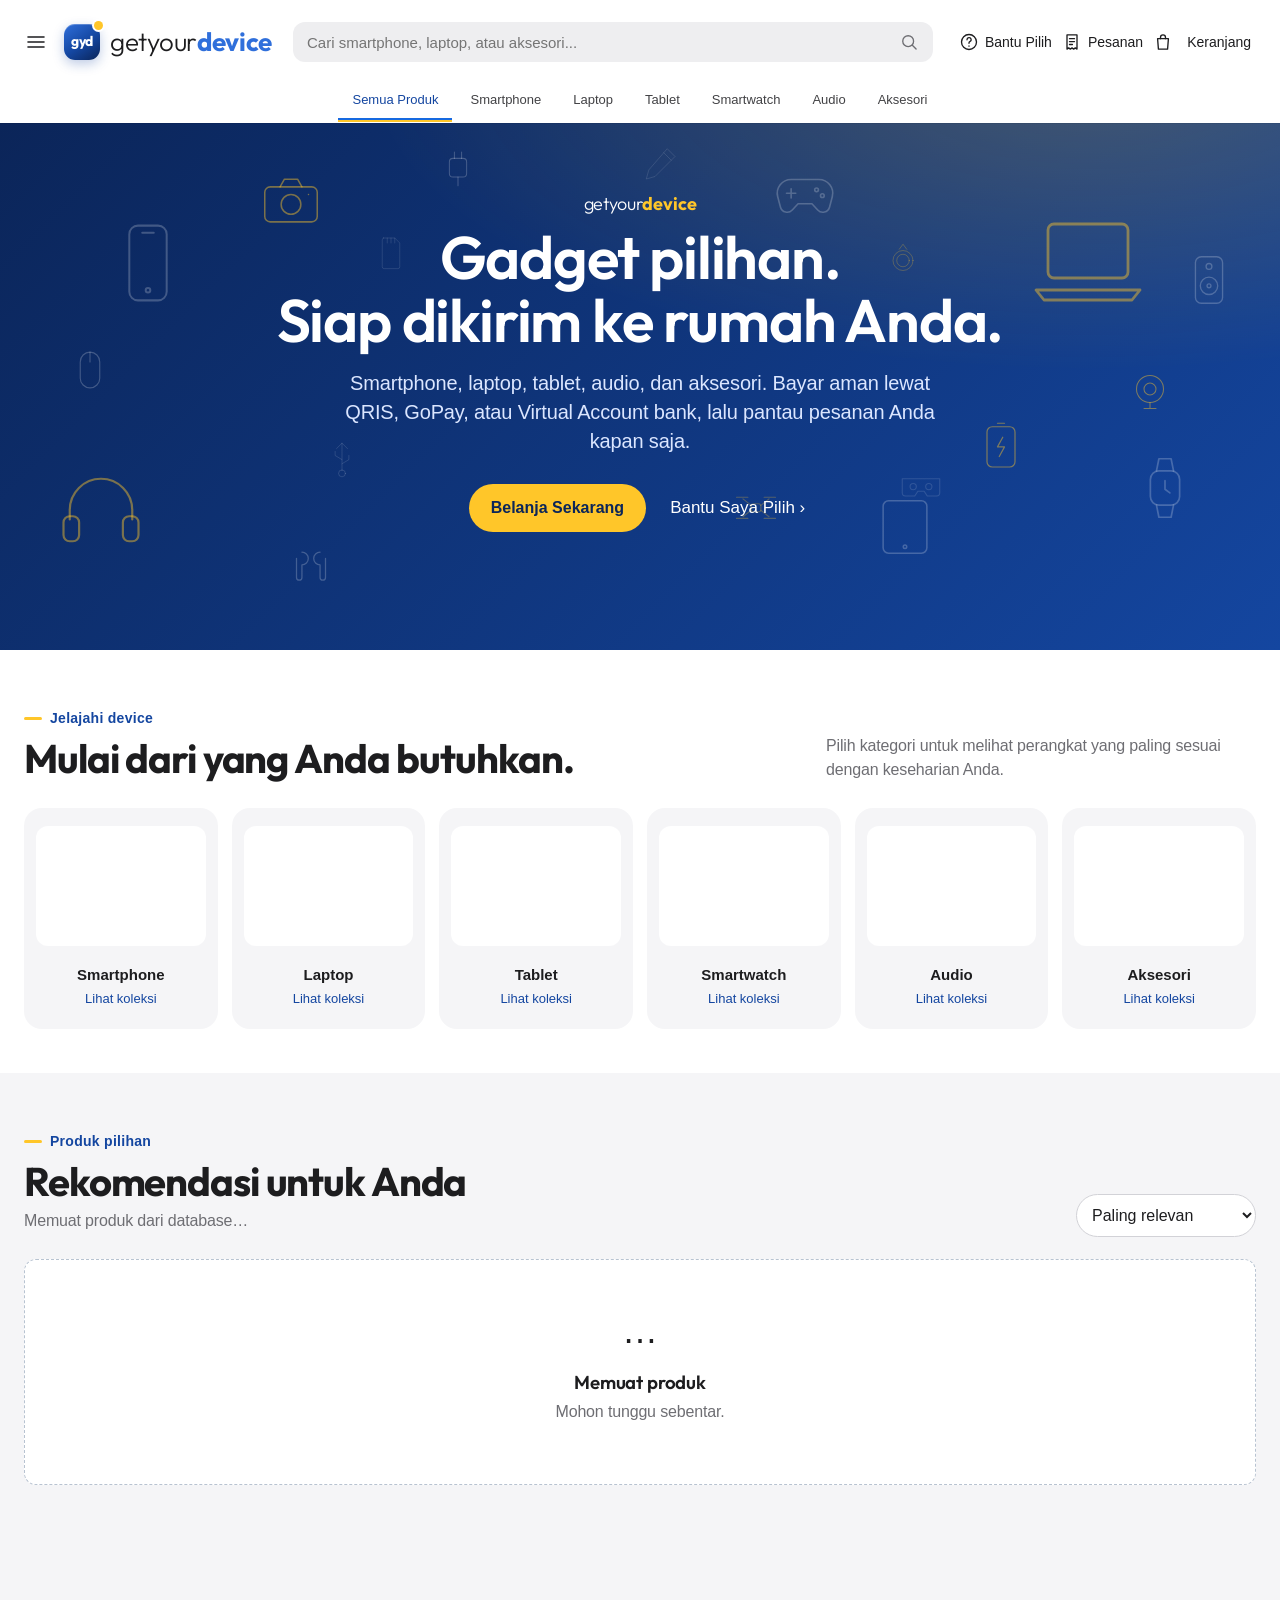
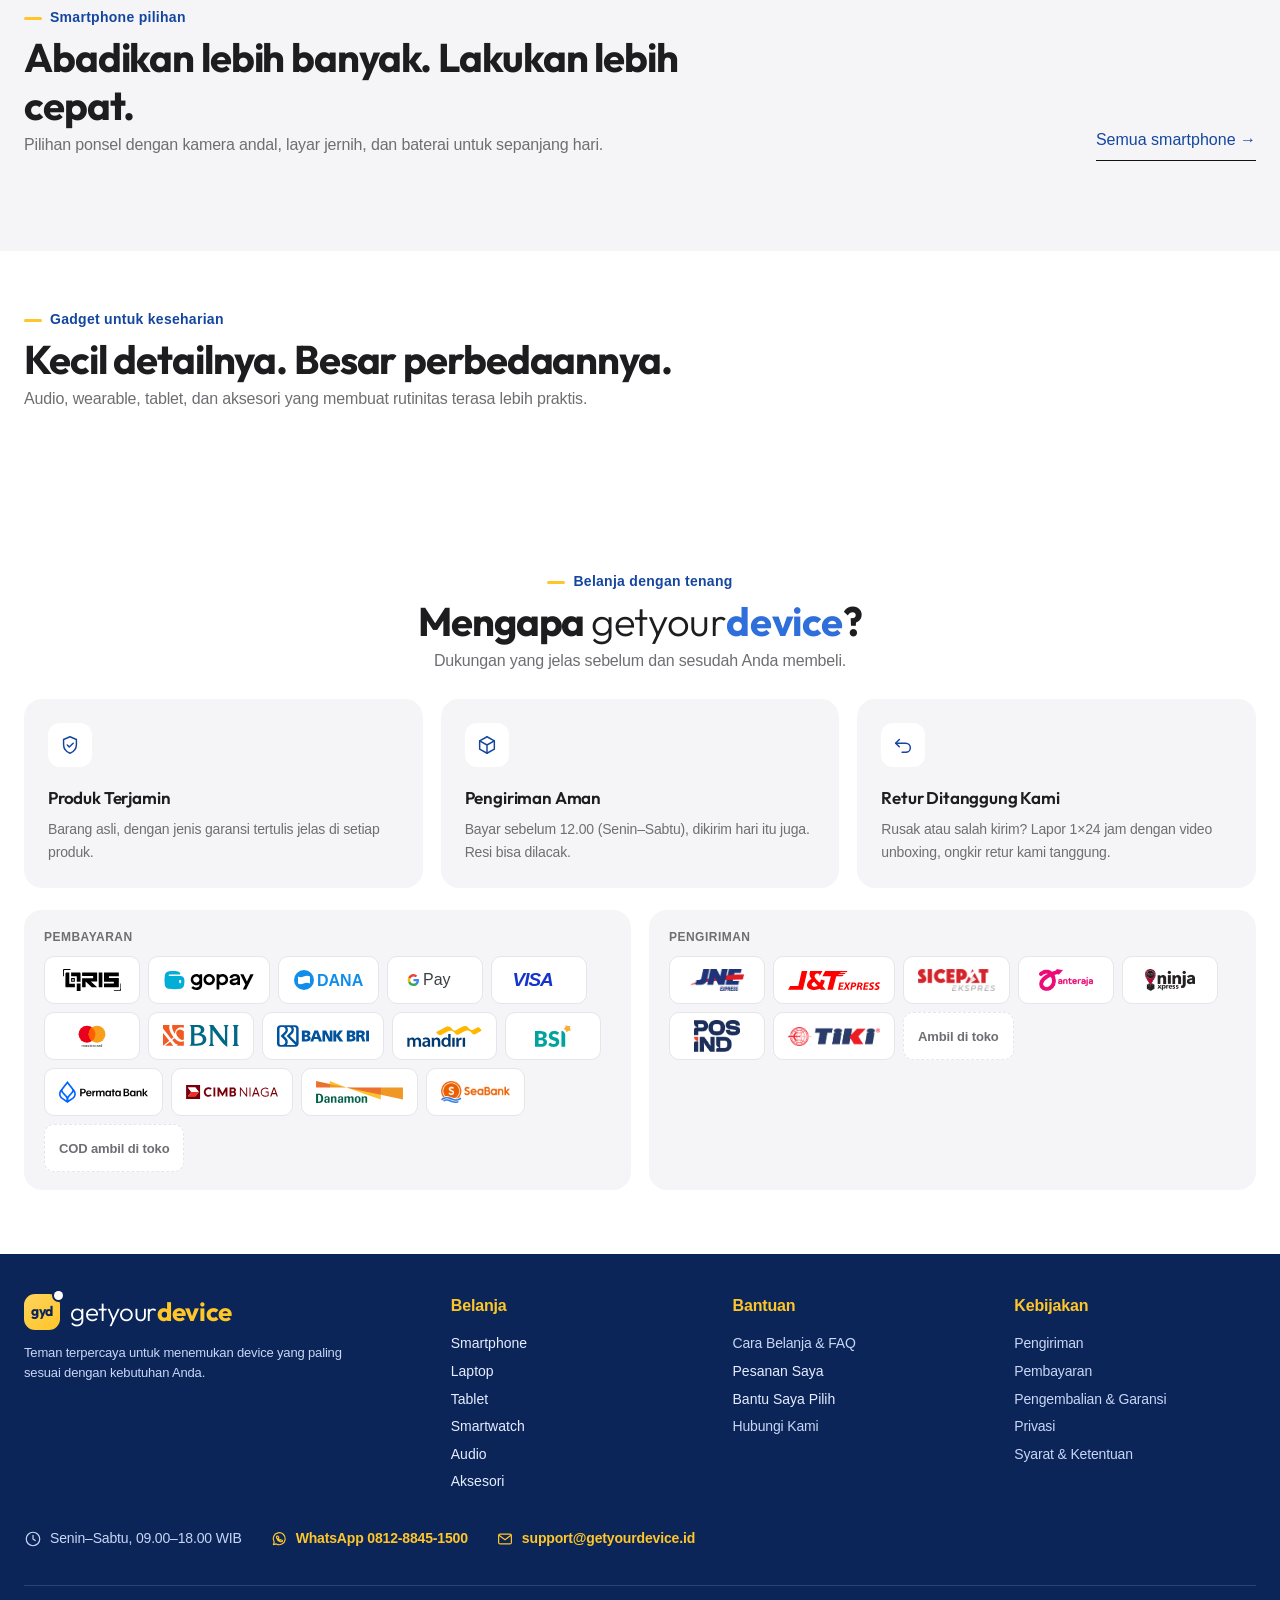
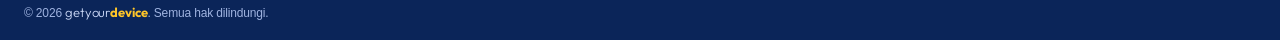
==== commit e71689a6: "Fix antislop audit findings 1-8, 11 and 12 on the storefront - No em dashes in titles, meta, alt tex" ====
--- a/index.html
+++ b/index.html
@@ -3,13 +3,13 @@
 <head>
   <meta charset="utf-8">
   <meta name="viewport" content="width=device-width, initial-scale=1">
-  <meta name="description" content="getyourdevice — toko gadget terpercaya untuk smartphone, laptop, tablet, smartwatch, audio, dan aksesori.">
-  <title>getyourdevice — Gadget Pilihan untuk Semua</title>
+  <meta name="description" content="getyourdevice: toko gadget terpercaya untuk smartphone, laptop, tablet, smartwatch, audio, dan aksesori.">
+  <title>getyourdevice | Gadget Pilihan untuk Semua</title>
   <meta property="og:type" content="website">
   <meta property="og:site_name" content="getyourdevice">
   <meta property="og:locale" content="id_ID">
   <meta property="og:url" content="https://www.getyourdevice.id/">
-  <meta property="og:title" content="getyourdevice — Gadget Pilihan untuk Semua">
+  <meta property="og:title" content="getyourdevice | Gadget Pilihan untuk Semua">
   <meta property="og:description" content="Smartphone, laptop, tablet, smartwatch, audio, dan aksesori. Pembayaran aman lewat Midtrans, pengiriman ke seluruh Indonesia.">
   <meta property="og:image" content="https://www.getyourdevice.id/icon-512.png">
   <meta property="og:image:width" content="512">
@@ -61,7 +61,7 @@
       </section>
 
       <section class="container category-section reveal" aria-labelledby="categoryTitle">
-        <div class="section-title editorial-heading"><div><span class="overline">JELAJAHI DEVICE</span><h2 id="categoryTitle">Mulai dari yang Anda butuhkan.</h2></div><p>Pilih kategori untuk melihat perangkat yang paling sesuai dengan keseharian Anda.</p></div>
+        <div class="section-title editorial-heading"><div><span class="overline">Jelajahi device</span><h2 id="categoryTitle">Mulai dari yang Anda butuhkan.</h2></div><p>Pilih kategori untuk melihat perangkat yang paling sesuai dengan keseharian Anda.</p></div>
         <div class="category-cards" id="categoryCards"></div>
       </section>
 
@@ -71,29 +71,29 @@
 
       <section class="products-section" id="productsSection" aria-labelledby="productsTitle">
         <div class="container">
-          <div class="section-title product-heading"><div><span class="overline">PRODUK PILIHAN</span><h2 id="productsTitle">Rekomendasi untuk Anda</h2><p id="resultText">Produk gadget terbaik dan paling dicari.</p></div><select id="sortSelect" aria-label="Urutkan produk"><option value="featured">Paling relevan</option><option value="low">Harga terendah</option><option value="high">Harga tertinggi</option><option value="name">Nama A–Z</option></select></div>
+          <div class="section-title product-heading"><div><span class="overline">Produk pilihan</span><h2 id="productsTitle">Rekomendasi untuk Anda</h2><p id="resultText">Semua produk. Yang stoknya tersedia tampil lebih dulu.</p></div><select id="sortSelect" aria-label="Urutkan produk"><option value="featured">Paling relevan</option><option value="low">Harga terendah</option><option value="high">Harga tertinggi</option><option value="name">Nama A–Z</option></select></div>
           <div id="productGrid" class="product-grid" aria-live="polite"></div>
         </div>
       </section>
 
-      <section class="container weekly-deal reveal" aria-labelledby="dealTitle"><div class="weekly-deal-copy"><span class="overline">PILIHAN MINGGU INI</span><h2 id="dealTitle">Dengarkan dunia Anda.</h2><p>Headphone noise cancelling pilihan untuk fokus bekerja dan menikmati musik tanpa gangguan.</p><div class="deal-price"><small>Mulai dari</small><strong>Rp1.699.000</strong></div><button class="deal-button" type="button" data-category="Audio">Lihat Audio Pilihan</button></div><div class="weekly-deal-image"><img src="https://images.unsplash.com/photo-1546435770-a3e426bf472b?auto=format&fit=crop&w=1200&q=92" alt="Headphone premium berwarna hitam" width="1200" height="800" loading="lazy"></div></section>
+      <section class="container weekly-deal reveal hidden" id="audioPanel" aria-labelledby="dealTitle"><div class="weekly-deal-copy"><span class="overline">Audio</span><h2 id="dealTitle">Dengarkan dunia Anda.</h2><p>Perangkat audio yang stoknya tersedia dan siap dikirim.</p><div class="deal-price"><small>Mulai dari</small><strong id="audioFromPrice"></strong></div><button class="deal-button" type="button" data-category="Audio">Lihat Semua Audio</button></div><div class="weekly-deal-image" id="audioPanelImage"></div></section>
 
       <section class="showcase-section phone-story reveal" aria-labelledby="latestPhonesTitle">
-        <div class="container"><div class="section-title"><div><span class="overline">SMARTPHONE PILIHAN</span><h2 id="latestPhonesTitle">Abadikan lebih banyak. Lakukan lebih cepat.</h2><p>Pilihan ponsel dengan kamera andal, layar jernih, dan baterai untuk sepanjang hari.</p></div><button class="text-link" type="button" data-category="Smartphone">Semua smartphone <span aria-hidden="true">→</span></button></div><div id="smartphoneShowcase" class="showcase-grid editorial-products"></div></div>
+        <div class="container"><div class="section-title"><div><span class="overline">Smartphone pilihan</span><h2 id="latestPhonesTitle">Abadikan lebih banyak. Lakukan lebih cepat.</h2><p>Pilihan ponsel dengan kamera andal, layar jernih, dan baterai untuk sepanjang hari.</p></div><button class="text-link" type="button" data-category="Smartphone">Semua smartphone <span aria-hidden="true">→</span></button></div><div id="smartphoneShowcase" class="showcase-grid editorial-products"></div></div>
       </section>
 
-      <section class="container feature-story reveal" aria-labelledby="laptopTitle">
-        <div class="feature-story-image"><img src="https://images.unsplash.com/photo-1517336714731-489689fd1ca8?auto=format&fit=crop&w=1200&q=90" alt="Laptop tipis untuk bekerja dan berkarya" width="1200" height="760" loading="lazy"></div>
-        <div class="feature-story-copy"><span class="overline">LAPTOP UNTUK PRODUKTIVITAS</span><h2 id="laptopTitle">Ruang untuk ide-ide besar.</h2><p>Performa andal, layar nyaman, dan daya tahan baterai yang menemani pekerjaan dari mana saja.</p><ul class="story-specs"><li>Ringan dibawa</li><li>Siap untuk multitasking</li><li>Garansi tertulis jelas</li></ul><button class="primary" type="button" data-category="Laptop">Jelajahi Laptop</button></div>
+      <section class="container feature-story reveal hidden" id="laptopPanel" aria-labelledby="laptopTitle">
+        <div class="feature-story-image" id="laptopPanelImage"></div>
+        <div class="feature-story-copy"><span class="overline">Laptop untuk produktivitas</span><h2 id="laptopTitle">Ruang untuk ide-ide besar.</h2><p>Performa andal, layar nyaman, dan daya tahan baterai yang menemani pekerjaan dari mana saja.</p><ul class="story-specs"><li>Ringan dibawa</li><li>Siap untuk multitasking</li><li>Garansi tertulis jelas</li></ul><button class="primary" type="button" data-category="Laptop">Jelajahi Laptop</button></div>
       </section>
 
-      <section class="showcase-section popular-section reveal" aria-labelledby="popularTitle"><div class="container"><div class="section-title"><div><span class="overline">GADGET UNTUK KESEHARIAN</span><h2 id="popularTitle">Kecil detailnya. Besar perbedaannya.</h2><p>Audio, wearable, tablet, dan aksesori yang membuat rutinitas terasa lebih praktis.</p></div></div><div id="popularShowcase" class="showcase-grid lifestyle-grid"></div></div></section>
+      <section class="showcase-section popular-section reveal" aria-labelledby="popularTitle"><div class="container"><div class="section-title"><div><span class="overline">Gadget untuk keseharian</span><h2 id="popularTitle">Kecil detailnya. Besar perbedaannya.</h2><p>Audio, wearable, tablet, dan aksesori yang membuat rutinitas terasa lebih praktis.</p></div></div><div id="popularShowcase" class="showcase-grid lifestyle-grid"></div></div></section>
 
-      <section class="why-section trust-section reveal" aria-labelledby="whyTitle"><div class="container"><div class="section-title centered-title"><div><span class="overline">BELANJA DENGAN TENANG</span><h2 id="whyTitle">Mengapa <span class="logo logo-inline"><span class="a">getyour</span><span class="b">device</span></span>?</h2><p>Dukungan yang jelas sebelum dan sesudah Anda membeli.</p></div></div><div class="why-grid"><article><span aria-hidden="true"><svg class="ui-icon" viewBox="0 0 24 24" aria-hidden="true" focusable="false"><path d="M12 3 5 6v5.5c0 4.3 2.9 7.9 7 9.5 4.1-1.6 7-5.2 7-9.5V6z"/><path d="m9 12 2.2 2.2L15.5 10"/></svg></span><h3>Produk Terjamin</h3><p>Barang asli, dengan jenis garansi tertulis jelas di setiap produk.</p></article><article><span aria-hidden="true"><svg class="ui-icon" viewBox="0 0 24 24" aria-hidden="true" focusable="false"><path d="m12 3 8 4.5v9L12 21l-8-4.5v-9z"/><path d="m4 7.5 8 4.5 8-4.5M12 12v9"/></svg></span><h3>Pengiriman Aman</h3><p>Bayar sebelum 12.00 (Senin–Sabtu), dikirim hari itu juga. Resi bisa dilacak.</p></article><article><span aria-hidden="true"><svg class="ui-icon" viewBox="0 0 24 24" aria-hidden="true" focusable="false"><path d="M4 10h11a5 5 0 0 1 0 10h-4"/><path d="m8 6-4 4 4 4"/></svg></span><h3>Retur Ditanggung Kami</h3><p>Rusak atau salah kirim? Lapor 1×24 jam dengan video unboxing, ongkir retur kami tanggung.</p></article><article><span aria-hidden="true"><svg class="ui-icon" viewBox="0 0 24 24" aria-hidden="true" focusable="false"><path d="M4.5 5.5h15v10h-8l-4.5 3.5v-3.5h-2.5z"/><path d="M8.5 10.5h.01M12 10.5h.01M15.5 10.5h.01"/></svg></span><h3>Butuh Bantuan?</h3><p>Tim kami siap membantu memilih dan menjawab pertanyaan Anda.</p></article></div><div class="assurance-strip"><div><span class="assurance-label">Pembayaran</span><ul class="brand-tiles" aria-label="Metode pembayaran"><li class="brand-tile"><img src="./logos/qris.svg" alt="QRIS" width="96" height="28" loading="lazy" decoding="async"></li><li class="brand-tile"><img src="./logos/gopay.svg" alt="GoPay" width="96" height="28" loading="lazy" decoding="async"></li><li class="brand-tile"><img src="./logos/googlepay.svg" alt="Google Pay" width="96" height="28" loading="lazy" decoding="async"></li><li class="brand-tile"><img src="./logos/visa.svg" alt="Visa — kartu kredit/debit" width="96" height="28" loading="lazy" decoding="async"></li><li class="brand-tile"><img src="./logos/mastercard.svg" alt="Mastercard — kartu kredit/debit" width="96" height="28" loading="lazy" decoding="async"></li><li class="brand-tile"><img src="./logos/bni.svg" alt="Virtual Account BNI" width="96" height="28" loading="lazy" decoding="async"></li><li class="brand-tile"><img src="./logos/bri.svg" alt="Virtual Account BRI" width="96" height="28" loading="lazy" decoding="async"></li><li class="brand-tile"><img src="./logos/mandiri.svg" alt="Virtual Account Mandiri" width="96" height="28" loading="lazy" decoding="async"></li><li class="brand-tile"><img src="./logos/bsi.svg" alt="Virtual Account BSI" width="96" height="28" loading="lazy" decoding="async"></li><li class="brand-tile"><img src="./logos/permata.svg" alt="Virtual Account Permata" width="96" height="28" loading="lazy" decoding="async"></li><li class="brand-tile"><img src="./logos/cimb.svg" alt="Virtual Account CIMB Niaga" width="96" height="28" loading="lazy" decoding="async"></li><li class="brand-tile"><img src="./logos/danamon.svg" alt="Virtual Account Danamon" width="96" height="24" loading="lazy" decoding="async"></li><li class="brand-tile"><img src="./logos/seabank.png" alt="Virtual Account SeaBank" width="88" height="28" loading="lazy" decoding="async"></li><li class="brand-tile brand-tile-text brand-tile-store">COD ambil di toko</li></ul></div><div><span class="assurance-label">Pengiriman</span><ul class="brand-tiles" aria-label="Kurir pengiriman"><li class="brand-tile"><img src="./logos/jne.png" alt="JNE" width="96" height="28" loading="lazy" decoding="async"></li><li class="brand-tile"><img src="./logos/jnt.svg" alt="J&amp;T Express" width="96" height="28" loading="lazy" decoding="async"></li><li class="brand-tile"><img src="./logos/sicepat.png" alt="SiCepat Ekspres" width="96" height="28" loading="lazy" decoding="async"></li><li class="brand-tile"><img src="./logos/anteraja.png" alt="AnterAja" width="96" height="28" loading="lazy" decoding="async"></li><li class="brand-tile"><img src="./logos/ninja.png" alt="Ninja Xpress" width="96" height="28" loading="lazy" decoding="async"></li><li class="brand-tile brand-tile-tall"><img src="./logos/pos.png" alt="POS Indonesia" width="96" height="28" loading="lazy" decoding="async"></li><li class="brand-tile"><img src="./logos/tiki.png" alt="TIKI" width="96" height="28" loading="lazy" decoding="async"></li><li class="brand-tile brand-tile-text brand-tile-store">Ambil di toko</li></ul></div></div></div></section>
+      <section class="why-section trust-section reveal" aria-labelledby="whyTitle"><div class="container"><div class="section-title centered-title"><div><span class="overline">Belanja dengan tenang</span><h2 id="whyTitle">Mengapa <span class="logo logo-inline"><span class="a">getyour</span><span class="b">device</span></span>?</h2><p>Dukungan yang jelas sebelum dan sesudah Anda membeli.</p></div></div><div class="why-grid"><article><span aria-hidden="true"><svg class="ui-icon" viewBox="0 0 24 24" aria-hidden="true" focusable="false"><path d="M12 3 5 6v5.5c0 4.3 2.9 7.9 7 9.5 4.1-1.6 7-5.2 7-9.5V6z"/><path d="m9 12 2.2 2.2L15.5 10"/></svg></span><h3>Produk Terjamin</h3><p>Barang asli, dengan jenis garansi tertulis jelas di setiap produk.</p></article><article><span aria-hidden="true"><svg class="ui-icon" viewBox="0 0 24 24" aria-hidden="true" focusable="false"><path d="m12 3 8 4.5v9L12 21l-8-4.5v-9z"/><path d="m4 7.5 8 4.5 8-4.5M12 12v9"/></svg></span><h3>Pengiriman Aman</h3><p>Bayar sebelum 12.00 (Senin–Sabtu), dikirim hari itu juga. Resi bisa dilacak.</p></article><article><span aria-hidden="true"><svg class="ui-icon" viewBox="0 0 24 24" aria-hidden="true" focusable="false"><path d="M4 10h11a5 5 0 0 1 0 10h-4"/><path d="m8 6-4 4 4 4"/></svg></span><h3>Retur Ditanggung Kami</h3><p>Rusak atau salah kirim? Lapor 1×24 jam dengan video unboxing, ongkir retur kami tanggung.</p></article></div><div class="assurance-strip"><div><span class="assurance-label">Pembayaran</span><ul class="brand-tiles" aria-label="Metode pembayaran"><li class="brand-tile"><img src="./logos/qris.svg" alt="QRIS" width="96" height="28" loading="lazy" decoding="async"></li><li class="brand-tile"><img src="./logos/gopay.svg" alt="GoPay" width="96" height="28" loading="lazy" decoding="async"></li><li class="brand-tile"><img src="./logos/dana.svg" alt="DANA" width="96" height="28" loading="lazy" decoding="async"></li><li class="brand-tile"><img src="./logos/googlepay.svg" alt="Google Pay" width="96" height="28" loading="lazy" decoding="async"></li><li class="brand-tile"><img src="./logos/visa.svg" alt="Visa, kartu kredit/debit" width="96" height="28" loading="lazy" decoding="async"></li><li class="brand-tile"><img src="./logos/mastercard.svg" alt="Mastercard, kartu kredit/debit" width="96" height="28" loading="lazy" decoding="async"></li><li class="brand-tile"><img src="./logos/bni.svg" alt="Virtual Account BNI" width="96" height="28" loading="lazy" decoding="async"></li><li class="brand-tile"><img src="./logos/bri.svg" alt="Virtual Account BRI" width="96" height="28" loading="lazy" decoding="async"></li><li class="brand-tile"><img src="./logos/mandiri.svg" alt="Virtual Account Mandiri" width="96" height="28" loading="lazy" decoding="async"></li><li class="brand-tile"><img src="./logos/bsi.svg" alt="Virtual Account BSI" width="96" height="28" loading="lazy" decoding="async"></li><li class="brand-tile"><img src="./logos/permata.svg" alt="Virtual Account Permata" width="96" height="28" loading="lazy" decoding="async"></li><li class="brand-tile"><img src="./logos/cimb.svg" alt="Virtual Account CIMB Niaga" width="96" height="28" loading="lazy" decoding="async"></li><li class="brand-tile"><img src="./logos/danamon.svg" alt="Virtual Account Danamon" width="96" height="24" loading="lazy" decoding="async"></li><li class="brand-tile"><img src="./logos/seabank.png" alt="Virtual Account SeaBank" width="88" height="28" loading="lazy" decoding="async"></li><li class="brand-tile brand-tile-text brand-tile-store">COD ambil di toko</li></ul></div><div><span class="assurance-label">Pengiriman</span><ul class="brand-tiles" aria-label="Kurir pengiriman"><li class="brand-tile"><img src="./logos/jne.png" alt="JNE" width="96" height="28" loading="lazy" decoding="async"></li><li class="brand-tile"><img src="./logos/jnt.svg" alt="J&amp;T Express" width="96" height="28" loading="lazy" decoding="async"></li><li class="brand-tile"><img src="./logos/sicepat.png" alt="SiCepat Ekspres" width="96" height="28" loading="lazy" decoding="async"></li><li class="brand-tile"><img src="./logos/anteraja.png" alt="AnterAja" width="96" height="28" loading="lazy" decoding="async"></li><li class="brand-tile"><img src="./logos/ninja.png" alt="Ninja Xpress" width="96" height="28" loading="lazy" decoding="async"></li><li class="brand-tile brand-tile-tall"><img src="./logos/pos.png" alt="POS Indonesia" width="96" height="28" loading="lazy" decoding="async"></li><li class="brand-tile"><img src="./logos/tiki.png" alt="TIKI" width="96" height="28" loading="lazy" decoding="async"></li><li class="brand-tile brand-tile-text brand-tile-store">Ambil di toko</li></ul></div></div></div></section>
     </div>
 
     <section id="adminView" class="container admin-view hidden" aria-labelledby="adminTitle">
-      <div class="section-title"><div><span class="overline">MODE DEMO SEMENTARA</span><h1 id="adminTitle">Admin Toko</h1><p>Perubahan dinonaktifkan sampai autentikasi admin Supabase tersedia.</p></div><button class="secondary" type="button" data-action="show-store">Kembali ke Toko</button></div>
+      <div class="section-title"><div><span class="overline">Mode demo sementara</span><h1 id="adminTitle">Admin Toko</h1><p>Perubahan dinonaktifkan sampai autentikasi admin Supabase tersedia.</p></div><button class="secondary" type="button" data-action="show-store">Kembali ke Toko</button></div>
       <div class="tabs" role="tablist"><button id="tabProducts" type="button" class="active" data-admin-tab="products">Produk</button><button id="tabOrders" type="button" data-admin-tab="orders">Pesanan</button></div>
       <div id="adminProducts" class="admin-grid">
         <form id="productForm" class="panel"><h2 id="productFormTitle">Tambah Produk</h2><input type="hidden" id="editId"><label for="productName">Nama produk</label><input id="productName" required><div class="field-row"><div><label for="productPrice">Harga (Rp)</label><input id="productPrice" required type="number" min="0"></div><div><label for="productStock">Stok</label><input id="productStock" required type="number" min="0"></div></div><label for="productCategory">Kategori</label><select id="productCategory"></select><label for="productDescription">Deskripsi</label><textarea id="productDescription" rows="3"></textarea><label for="productImage">Foto produk</label><input id="productImage" type="file" accept="image/*"><div class="form-actions"><button class="primary" type="submit">Simpan Produk</button><button class="secondary" type="button" data-action="reset-product">Reset</button></div></form>
@@ -102,20 +102,20 @@
       <div id="adminOrders" class="panel hidden"><h2>Pesanan Masuk</h2><div id="orderList"></div></div>
     </section>
 
-    <section id="customerOrdersView" class="orders-view hidden" aria-labelledby="customerOrdersTitle"><div class="container"><div class="section-title"><div><span class="overline">RIWAYAT BELANJA</span><h1 id="customerOrdersTitle">Pesanan Saya</h1><p>Status, pembayaran, dan resi pengiriman pesanan Anda.</p></div><button class="secondary" type="button" data-action="show-store">Kembali ke Toko</button></div><form id="orderLookup" class="order-lookup" novalidate><div><h2>Lacak Pesanan</h2><p>Belanja dari perangkat lain? Masukkan nomor pesanan dan nomor WhatsApp yang dipakai saat checkout.</p></div><label for="lookupOrderNumber">Nomor pesanan<input id="lookupOrderNumber" autocomplete="off" autocapitalize="characters" placeholder="GYD-20260928-0001" required></label><label for="lookupPhone">Nomor WhatsApp<input id="lookupPhone" inputmode="tel" autocomplete="tel" placeholder="08xxxxxxxxxx" required></label><button class="primary" type="submit">Lacak</button><p id="lookupMessage" class="lookup-message" role="status" aria-live="polite"></p></form><div id="customerOrderList" class="customer-order-list"></div></div></section>
+    <section id="customerOrdersView" class="orders-view hidden" aria-labelledby="customerOrdersTitle"><div class="container"><div class="section-title"><div><span class="overline">Riwayat belanja</span><h1 id="customerOrdersTitle">Pesanan Saya</h1><p>Status, pembayaran, dan resi pengiriman pesanan Anda.</p></div><button class="secondary" type="button" data-action="show-store">Kembali ke Toko</button></div><form id="orderLookup" class="order-lookup" novalidate><div><h2>Lacak Pesanan</h2><p>Belanja dari perangkat lain? Masukkan nomor pesanan dan nomor WhatsApp yang dipakai saat checkout.</p></div><label for="lookupOrderNumber">Nomor pesanan<input id="lookupOrderNumber" autocomplete="off" autocapitalize="characters" placeholder="GYD-20260928-0001" required></label><label for="lookupPhone">Nomor WhatsApp<input id="lookupPhone" inputmode="tel" autocomplete="tel" placeholder="08xxxxxxxxxx" required></label><button class="primary" type="submit">Lacak</button><p id="lookupMessage" class="lookup-message" role="status" aria-live="polite"></p></form><div id="customerOrderList" class="customer-order-list"></div></div></section>
   </main>
 
   <footer><div class="container footer-grid"><div class="footer-about"><button class="brand footer-brand" type="button" data-action="show-store"><span class="brand-mark" aria-hidden="true">gyd</span><span class="logo"><span class="a">getyour</span><span class="b">device</span></span></button><p>Teman terpercaya untuk menemukan device yang paling sesuai dengan kebutuhan Anda.</p></div><div><strong>Belanja</strong><button type="button" data-category="Smartphone">Smartphone</button><button type="button" data-category="Laptop">Laptop</button><button type="button" data-category="Tablet">Tablet</button><button type="button" data-category="Smartwatch">Smartwatch</button><button type="button" data-category="Audio">Audio</button><button type="button" data-category="Accessories">Aksesori</button></div><div><strong>Bantuan</strong><a href="./bantuan.html">Cara Belanja &amp; FAQ</a><button type="button" data-action="show-orders">Pesanan Saya</button><button type="button" data-action="open-helper">Bantu Saya Pilih</button><a href="./bantuan.html#hubungi">Hubungi Kami</a></div><div><strong>Kebijakan</strong><a href="./bantuan.html#pengiriman">Pengiriman</a><a href="./bantuan.html#pembayaran">Pembayaran</a><a href="./bantuan.html#pengembalian">Pengembalian &amp; Garansi</a><a href="./bantuan.html#privasi">Privasi</a><a href="./bantuan.html#syarat">Syarat &amp; Ketentuan</a></div></div><div class="container footer-contact"><span><svg class="ui-icon" viewBox="0 0 24 24" aria-hidden="true" focusable="false"><circle cx="12" cy="12" r="9"/><path d="M12 7v5l3 2"/></svg>Senin–Sabtu, 09.00–18.00 WIB</span><a href="https://wa.me/6281288451500" target="_blank" rel="noopener"><svg class="ui-icon" viewBox="0 0 24 24" aria-hidden="true" focusable="false"><path d="M4.5 19.5 5.6 16A8 8 0 1 1 8.4 18.6z"/><path d="M9.2 8.6c.2-.5.5-.5.8-.5h.5c.2 0 .4.1.5.4l.7 1.6c.1.3 0 .5-.2.7l-.5.5c.5 1 1.3 1.8 2.3 2.3l.5-.5c.2-.2.5-.3.7-.2l1.6.7c.3.1.4.3.4.5v.5c0 .3 0 .6-.5.8-.6.3-1.4.4-2.3.1-2.3-.8-4.1-2.6-4.9-4.9-.3-.9-.2-1.7.1-2.3z"/></svg>WhatsApp 0812-8845-1500</a><a href="mailto:support@getyourdevice.id"><svg class="ui-icon" viewBox="0 0 24 24" aria-hidden="true" focusable="false"><rect x="3.5" y="5.5" width="17" height="13" rx="2"/><path d="m4 7 8 6 8-6"/></svg>support@getyourdevice.id</a></div><div class="container copyright">© 2026 <span class="logo logo-inline"><span class="a">getyour</span><span class="b">device</span></span>. Semua hak dilindungi.</div></footer>
 
   <div id="menuDrawer" class="overlay menu-overlay hidden" aria-hidden="true"><button class="backdrop" data-action="close-menu" aria-label="Tutup menu"></button><aside class="drawer drawer-left menu-drawer" role="dialog" aria-modal="true" aria-labelledby="menuTitle"><div class="drawer-head"><h2 id="menuTitle" class="sr-only">Menu</h2><span class="menu-brand"><span class="brand-mark" aria-hidden="true">gyd</span><span class="logo"><span class="a">getyour</span><span class="b">device</span></span></span><button class="close-button" type="button" data-action="close-menu" aria-label="Tutup menu">×</button></div><nav class="menu-nav" aria-label="Menu utama"><p class="menu-label">Kategori</p><ul><li><button type="button" data-category="Smartphone">Smartphone<svg class="ui-icon" viewBox="0 0 24 24" aria-hidden="true" focusable="false"><path d="m9 6 6 6-6 6"/></svg></button></li><li><button type="button" data-category="Laptop">Laptop<svg class="ui-icon" viewBox="0 0 24 24" aria-hidden="true" focusable="false"><path d="m9 6 6 6-6 6"/></svg></button></li><li><button type="button" data-category="Tablet">Tablet<svg class="ui-icon" viewBox="0 0 24 24" aria-hidden="true" focusable="false"><path d="m9 6 6 6-6 6"/></svg></button></li><li><button type="button" data-category="Smartwatch">Smartwatch<svg class="ui-icon" viewBox="0 0 24 24" aria-hidden="true" focusable="false"><path d="m9 6 6 6-6 6"/></svg></button></li><li><button type="button" data-category="Audio">Audio<svg class="ui-icon" viewBox="0 0 24 24" aria-hidden="true" focusable="false"><path d="m9 6 6 6-6 6"/></svg></button></li><li><button type="button" data-category="Accessories">Aksesori<svg class="ui-icon" viewBox="0 0 24 24" aria-hidden="true" focusable="false"><path d="m9 6 6 6-6 6"/></svg></button></li></ul><p class="menu-label">Belanja</p><ul><li><button type="button" data-action="show-orders">Pesanan Saya<svg class="ui-icon" viewBox="0 0 24 24" aria-hidden="true" focusable="false"><path d="m9 6 6 6-6 6"/></svg></button></li><li><button type="button" data-action="track-order">Lacak Pesanan<svg class="ui-icon" viewBox="0 0 24 24" aria-hidden="true" focusable="false"><path d="m9 6 6 6-6 6"/></svg></button></li><li><button type="button" data-action="open-helper">Bantu Saya Pilih<svg class="ui-icon" viewBox="0 0 24 24" aria-hidden="true" focusable="false"><path d="m9 6 6 6-6 6"/></svg></button></li></ul><p class="menu-label">Bantuan</p><ul><li><a href="./bantuan.html">Cara Belanja &amp; FAQ<svg class="ui-icon" viewBox="0 0 24 24" aria-hidden="true" focusable="false"><path d="m9 6 6 6-6 6"/></svg></a></li><li><a href="./bantuan.html#pengiriman">Pengiriman<svg class="ui-icon" viewBox="0 0 24 24" aria-hidden="true" focusable="false"><path d="m9 6 6 6-6 6"/></svg></a></li><li><a href="./bantuan.html#pengembalian">Pengembalian &amp; Garansi<svg class="ui-icon" viewBox="0 0 24 24" aria-hidden="true" focusable="false"><path d="m9 6 6 6-6 6"/></svg></a></li><li><a href="./bantuan.html#privasi">Kebijakan Privasi<svg class="ui-icon" viewBox="0 0 24 24" aria-hidden="true" focusable="false"><path d="m9 6 6 6-6 6"/></svg></a></li></ul></nav><a class="menu-whatsapp" href="https://wa.me/6281288451500" target="_blank" rel="noopener">Hubungi via WhatsApp<small>Senin–Sabtu, 09.00–18.00 WIB</small></a><a class="menu-email" href="mailto:support@getyourdevice.id">support@getyourdevice.id</a></aside></div>
 
-  <div id="cartDrawer" class="overlay hidden" aria-hidden="true"><button class="backdrop" data-action="close-cart" aria-label="Tutup keranjang"></button><aside class="drawer" role="dialog" aria-modal="true" aria-labelledby="cartTitle"><div class="drawer-head"><div><span class="overline">BELANJAAN ANDA</span><h2 id="cartTitle">Keranjang <small id="cartItemTotal">0 item</small></h2></div><button class="close-button" type="button" data-action="close-cart" aria-label="Tutup">×</button></div><div id="cartItems" class="cart-items"></div><div class="cart-footer"><div><span>Subtotal</span><strong id="cartTotal">Rp0</strong></div><div class="cart-assurance"><span>Stok diperiksa otomatis</span><span>Pembayaran aman</span></div><small>Ongkos kirim dihitung saat checkout.</small><button id="checkoutButton" class="primary full" type="button" data-action="checkout">Lanjut ke Checkout</button><button class="text-button full" type="button" data-action="close-cart">Lanjut Belanja</button></div></aside></div>
+  <div id="cartDrawer" class="overlay hidden" aria-hidden="true"><button class="backdrop" data-action="close-cart" aria-label="Tutup keranjang"></button><aside class="drawer" role="dialog" aria-modal="true" aria-labelledby="cartTitle"><div class="drawer-head"><div><span class="overline">Belanjaan Anda</span><h2 id="cartTitle">Keranjang <small id="cartItemTotal">0 item</small></h2></div><button class="close-button" type="button" data-action="close-cart" aria-label="Tutup">×</button></div><div id="cartItems" class="cart-items"></div><div class="cart-footer"><div><span>Subtotal</span><strong id="cartTotal">Rp0</strong></div><div class="cart-assurance"><span>Stok diperiksa otomatis</span><span>Pembayaran aman</span></div><small>Ongkos kirim dihitung saat checkout.</small><button id="checkoutButton" class="primary full" type="button" data-action="checkout">Lanjut ke Checkout</button><button class="text-button full" type="button" data-action="close-cart">Lanjut Belanja</button></div></aside></div>
 
-  <div id="productModal" class="modal product-modal hidden" aria-hidden="true"><div class="modal-card product-detail-card" role="dialog" aria-modal="true" aria-labelledby="detailName"><button class="close-button" type="button" data-action="close-product" aria-label="Tutup detail produk">×</button><div id="productDetail"></div><section class="related-products" aria-labelledby="relatedTitle"><div class="related-head"><span class="overline">LENGKAPI PILIHAN ANDA</span><h3 id="relatedTitle">Produk terkait</h3></div><div id="relatedProducts" class="related-grid"></div></section></div></div>
+  <div id="productModal" class="modal product-modal hidden" aria-hidden="true"><div class="modal-card product-detail-card" role="dialog" aria-modal="true" aria-labelledby="detailName"><button class="close-button" type="button" data-action="close-product" aria-label="Tutup detail produk">×</button><div id="productDetail"></div><section class="related-products" aria-labelledby="relatedTitle"><div class="related-head"><span class="overline">Lengkapi pilihan Anda</span><h3 id="relatedTitle">Produk terkait</h3></div><div id="relatedProducts" class="related-grid"></div></section></div></div>
 
-  <div id="checkoutModal" class="modal hidden" aria-hidden="true"><div class="modal-card checkout-card multistep-checkout" role="dialog" aria-modal="true" aria-labelledby="checkoutTitle"><button class="close-button" type="button" data-action="close-checkout" aria-label="Tutup checkout">×</button><span class="overline">CHECKOUT AMAN</span><h2 id="checkoutTitle">Selesaikan Pesanan</h2><nav id="checkoutProgress" class="checkout-progress" aria-label="Tahapan checkout"></nav><div id="checkoutError" class="form-error hidden" role="alert"></div><div class="checkout-layout"><form id="checkoutForm" novalidate><section class="checkout-step" data-checkout-step="1"><fieldset><legend>Informasi pelanggan</legend><p class="step-help">Masukkan informasi yang dapat kami gunakan untuk menghubungi Anda.</p><label for="custName">Nama lengkap <span aria-hidden="true">*</span></label><input id="custName" required autocomplete="name" aria-describedby="custNameError"><small id="custNameError" class="field-error" data-field-error="custName"></small><div class="field-row"><div><label for="custPhone">Nomor WhatsApp <span aria-hidden="true">*</span></label><input id="custPhone" required inputmode="tel" autocomplete="tel" placeholder="08xxxxxxxxxx" aria-describedby="custPhoneError"><small id="custPhoneError" class="field-error" data-field-error="custPhone"></small></div><div><label for="custEmail">Email <span aria-hidden="true">*</span></label><input id="custEmail" required type="email" autocomplete="email" placeholder="nama@email.com" aria-describedby="custEmailError"><small id="custEmailError" class="field-error" data-field-error="custEmail"></small></div></div></fieldset></section><section class="checkout-step hidden" data-checkout-step="2"><fieldset><legend>Alamat pengiriman</legend><p class="step-help">Pastikan alamat lengkap agar kurir mudah menemukan lokasi Anda.</p><label for="custAddress">Alamat lengkap <span aria-hidden="true">*</span></label><textarea id="custAddress" required rows="3" autocomplete="street-address" placeholder="Nama jalan, nomor rumah, kelurahan, kecamatan" aria-describedby="custAddressError"></textarea><small id="custAddressError" class="field-error" data-field-error="custAddress"></small><div class="field-row"><div><label for="custCity">Kota / Kabupaten <span aria-hidden="true">*</span></label><input id="custCity" required autocomplete="address-level2" aria-describedby="custCityError"><small id="custCityError" class="field-error" data-field-error="custCity"></small></div><div><label for="custPostal">Kode pos <span aria-hidden="true">*</span></label><input id="custPostal" required inputmode="numeric" autocomplete="postal-code" maxlength="5" placeholder="12345" aria-describedby="custPostalError"><small id="custPostalError" class="field-error" data-field-error="custPostal"></small></div></div><label for="custNotes">Catatan untuk pesanan <small>(opsional)</small></label><textarea id="custNotes" rows="2" placeholder="Contoh: titip di pos keamanan"></textarea></fieldset></section><section class="checkout-step hidden" data-checkout-step="3"><fieldset><legend>Pilih metode pengiriman</legend><p class="step-help">Biaya dan estimasi akan diperbarui pada ringkasan pesanan.</p><div id="shippingOptions" class="choice-list"></div></fieldset></section><section class="checkout-step hidden" data-checkout-step="4"><fieldset><legend>Pilih metode pembayaran</legend><p class="step-help">Pembayaran online dikonfirmasi otomatis. Instruksi pembayaran muncul setelah pesanan dibuat.</p><div id="paymentOptions" class="choice-list"><label class="choice" data-payment-option="Transfer Bank"><input type="radio" name="payment" value="Transfer Bank" checked><span><strong id="vaOptionLabel">Transfer Bank (Virtual Account)</strong><small id="vaOptionNote">Nomor Virtual Account muncul setelah pesanan dibuat. Pembayaran terkonfirmasi otomatis.</small></span></label><div id="vaBankPicker" class="va-bank-picker"><label for="vaBank">Pilih bank</label><select id="vaBank" required><option value="bni">BNI</option><option value="bri">BRI</option><option value="mandiri">Mandiri</option><option value="permata">Permata</option><option value="cimb">CIMB Niaga</option></select></div><label class="choice" data-payment-option="QRIS"><input type="radio" name="payment" value="QRIS"><span><strong id="qrisOptionLabel">QRIS</strong><small id="qrisOptionNote">Bayar instan dengan e-wallet atau mobile banking. QR tampil setelah pesanan dibuat.</small></span></label><label class="choice" data-payment-option="COD"><input type="radio" name="payment" value="COD"><span><strong>Bayar di Tempat (COD)</strong><small id="codOptionNote">Bayar tunai saat mengambil pesanan di toko.</small></span></label></div></fieldset></section><section class="checkout-step hidden" data-checkout-step="5"><fieldset><legend>Periksa pesanan Anda</legend><p class="step-help">Pastikan penerima, alamat, pengiriman, dan pembayaran sudah benar.</p><div id="finalReview" class="final-review"></div><label class="review-consent"><input id="reviewConsent" type="checkbox" required><span>Saya telah memeriksa detail pesanan dan menyetujuinya.</span></label></fieldset></section><div class="checkout-navigation"><button id="checkoutBack" class="secondary hidden" type="button" data-action="checkout-back">Kembali</button><button id="checkoutNext" class="primary" type="button" data-action="checkout-next">Lanjutkan</button><button id="checkoutSubmit" class="primary hidden" type="submit">Konfirmasi &amp; Buat Pesanan</button></div><p class="secure-note">🔒 Harga dan ketersediaan stok diverifikasi kembali oleh sistem saat pesanan dibuat.</p></form><aside class="order-summary"><h3>Ringkasan Pesanan</h3><div id="checkoutSummary"></div><div class="summary-line"><span>Subtotal</span><span id="summarySubtotal"></span></div><div class="summary-line discount"><span>Diskon</span><span id="summaryDiscount"></span></div><div class="summary-line"><span>Pengiriman</span><span id="summaryShipping"></span></div><div class="summary-line total"><span>Total</span><strong id="summaryTotal"></strong></div></aside></div></div></div>
+  <div id="checkoutModal" class="modal hidden" aria-hidden="true"><div class="modal-card checkout-card multistep-checkout" role="dialog" aria-modal="true" aria-labelledby="checkoutTitle"><button class="close-button" type="button" data-action="close-checkout" aria-label="Tutup checkout">×</button><span class="overline">Checkout aman</span><h2 id="checkoutTitle">Selesaikan Pesanan</h2><nav id="checkoutProgress" class="checkout-progress" aria-label="Tahapan checkout"></nav><div id="checkoutError" class="form-error hidden" role="alert"></div><div class="checkout-layout"><form id="checkoutForm" novalidate><section class="checkout-step" data-checkout-step="1"><fieldset><legend>Informasi pelanggan</legend><p class="step-help">Masukkan informasi yang dapat kami gunakan untuk menghubungi Anda.</p><label for="custName">Nama lengkap <span aria-hidden="true">*</span></label><input id="custName" required autocomplete="name" aria-describedby="custNameError"><small id="custNameError" class="field-error" data-field-error="custName"></small><div class="field-row"><div><label for="custPhone">Nomor WhatsApp <span aria-hidden="true">*</span></label><input id="custPhone" required inputmode="tel" autocomplete="tel" placeholder="08xxxxxxxxxx" aria-describedby="custPhoneError"><small id="custPhoneError" class="field-error" data-field-error="custPhone"></small></div><div><label for="custEmail">Email <span aria-hidden="true">*</span></label><input id="custEmail" required type="email" autocomplete="email" placeholder="nama@email.com" aria-describedby="custEmailError"><small id="custEmailError" class="field-error" data-field-error="custEmail"></small></div></div></fieldset></section><section class="checkout-step hidden" data-checkout-step="2"><fieldset><legend>Alamat pengiriman</legend><p class="step-help">Pastikan alamat lengkap agar kurir mudah menemukan lokasi Anda.</p><label for="custAddress">Alamat lengkap <span aria-hidden="true">*</span></label><textarea id="custAddress" required rows="3" autocomplete="street-address" placeholder="Nama jalan, nomor rumah, kelurahan, kecamatan" aria-describedby="custAddressError"></textarea><small id="custAddressError" class="field-error" data-field-error="custAddress"></small><div class="field-row"><div><label for="custCity">Kota / Kabupaten <span aria-hidden="true">*</span></label><input id="custCity" required autocomplete="address-level2" aria-describedby="custCityError"><small id="custCityError" class="field-error" data-field-error="custCity"></small></div><div><label for="custPostal">Kode pos <span aria-hidden="true">*</span></label><input id="custPostal" required inputmode="numeric" autocomplete="postal-code" maxlength="5" placeholder="12345" aria-describedby="custPostalError"><small id="custPostalError" class="field-error" data-field-error="custPostal"></small></div></div><label for="custNotes">Catatan untuk pesanan <small>(opsional)</small></label><textarea id="custNotes" rows="2" placeholder="Contoh: titip di pos keamanan"></textarea></fieldset></section><section class="checkout-step hidden" data-checkout-step="3"><fieldset><legend>Pilih metode pengiriman</legend><p class="step-help">Biaya dan estimasi akan diperbarui pada ringkasan pesanan.</p><div id="shippingOptions" class="choice-list"></div></fieldset></section><section class="checkout-step hidden" data-checkout-step="4"><fieldset><legend>Pilih metode pembayaran</legend><p class="step-help">Pembayaran online dikonfirmasi otomatis. Instruksi pembayaran muncul setelah pesanan dibuat.</p><div id="paymentOptions" class="choice-list"><label class="choice" data-payment-option="Transfer Bank"><input type="radio" name="payment" value="Transfer Bank" checked><span><strong id="vaOptionLabel">Transfer Bank (Virtual Account)</strong><small id="vaOptionNote">Nomor Virtual Account muncul setelah pesanan dibuat. Pembayaran terkonfirmasi otomatis.</small></span></label><div id="vaBankPicker" class="va-bank-picker"><label for="vaBank">Pilih bank</label><select id="vaBank" required><option value="bni">BNI</option><option value="bri">BRI</option><option value="mandiri">Mandiri</option><option value="permata">Permata</option><option value="cimb">CIMB Niaga</option></select></div><label class="choice" data-payment-option="QRIS"><input type="radio" name="payment" value="QRIS"><span><strong id="qrisOptionLabel">QRIS</strong><small id="qrisOptionNote">Bayar instan dengan e-wallet atau mobile banking. QR tampil setelah pesanan dibuat.</small></span></label><label class="choice" data-payment-option="COD"><input type="radio" name="payment" value="COD"><span><strong>Bayar di Tempat (COD)</strong><small id="codOptionNote">Bayar tunai saat mengambil pesanan di toko.</small></span></label></div></fieldset></section><section class="checkout-step hidden" data-checkout-step="5"><fieldset><legend>Periksa pesanan Anda</legend><p class="step-help">Pastikan penerima, alamat, pengiriman, dan pembayaran sudah benar.</p><div id="finalReview" class="final-review"></div><label class="review-consent"><input id="reviewConsent" type="checkbox" required><span>Saya telah memeriksa detail pesanan dan menyetujuinya.</span></label></fieldset></section><div class="checkout-navigation"><button id="checkoutBack" class="secondary hidden" type="button" data-action="checkout-back">Kembali</button><button id="checkoutNext" class="primary" type="button" data-action="checkout-next">Lanjutkan</button><button id="checkoutSubmit" class="primary hidden" type="submit">Konfirmasi &amp; Buat Pesanan</button></div><p class="secure-note"><svg class="ui-icon" viewBox="0 0 24 24" aria-hidden="true" focusable="false"><rect x="5" y="10.5" width="14" height="10" rx="2"/><path d="M8 10.5V8a4 4 0 0 1 8 0v2.5"/></svg> Harga dan ketersediaan stok diverifikasi kembali oleh sistem saat pesanan dibuat.</p></form><aside class="order-summary"><h3>Ringkasan Pesanan</h3><div id="checkoutSummary"></div><div class="summary-line"><span>Subtotal</span><span id="summarySubtotal"></span></div><div class="summary-line discount"><span>Diskon</span><span id="summaryDiscount"></span></div><div class="summary-line"><span>Pengiriman</span><span id="summaryShipping"></span></div><div class="summary-line total"><span>Total</span><strong id="summaryTotal"></strong></div></aside></div></div></div>
 
-  <div id="helperModal" class="modal hidden" aria-hidden="true"><div class="modal-card helper-card" role="dialog" aria-modal="true" aria-labelledby="helperTitle"><button class="close-button" type="button" data-action="close-helper" aria-label="Tutup">×</button><span class="overline">PANDUAN PRAKTIS</span><h2 id="helperTitle">Bantu Saya Pilih</h2><p>Jawab dua pertanyaan sederhana. Kami akan menampilkan produk yang paling cocok.</p><form id="helperForm"><fieldset><legend>Device digunakan untuk apa?</legend><div class="option-grid" id="needOptions"><label><input type="radio" name="need" value="Komunikasi" required><span>📱<strong>Komunikasi</strong><small>Chat, sosial media, foto</small></span></label><label><input type="radio" name="need" value="Produktivitas"><span>💼<strong>Kerja & Belajar</strong><small>Dokumen, meeting, tugas</small></span></label><label><input type="radio" name="need" value="Hiburan"><span>🎧<strong>Hiburan</strong><small>Film, musik, dan game</small></span></label><label><input type="radio" name="need" value="Kesehatan"><span>⌚<strong>Gaya Hidup</strong><small>Olahraga dan kesehatan</small></span></label></div></fieldset><label for="budgetSelect">Berapa anggaran maksimal Anda?</label><select id="budgetSelect" required><option value="">Pilih anggaran</option><option value="2000000">Hingga Rp2 juta</option><option value="5000000">Hingga Rp5 juta</option><option value="10000000">Hingga Rp10 juta</option><option value="20000000">Hingga Rp20 juta</option><option value="999999999">Di atas Rp20 juta</option></select><button class="primary full" type="submit">Lihat Rekomendasi</button></form></div></div>
+  <div id="helperModal" class="modal hidden" aria-hidden="true"><div class="modal-card helper-card" role="dialog" aria-modal="true" aria-labelledby="helperTitle"><button class="close-button" type="button" data-action="close-helper" aria-label="Tutup">×</button><span class="overline">Panduan praktis</span><h2 id="helperTitle">Bantu Saya Pilih</h2><p>Jawab dua pertanyaan sederhana. Kami akan menampilkan produk yang paling cocok.</p><form id="helperForm"><fieldset><legend>Device digunakan untuk apa?</legend><div class="option-grid" id="needOptions"><label><input type="radio" name="need" value="Komunikasi" required><span><svg class="ui-icon option-icon" viewBox="0 0 24 24" aria-hidden="true" focusable="false"><rect x="7" y="2.5" width="10" height="19" rx="2.5"/><path d="M11 18.5h2"/></svg><strong>Komunikasi</strong><small>Chat, sosial media, foto</small></span></label><label><input type="radio" name="need" value="Produktivitas"><span><svg class="ui-icon option-icon" viewBox="0 0 24 24" aria-hidden="true" focusable="false"><rect x="4" y="5" width="16" height="11" rx="1.5"/><path d="M2 19h20"/></svg><strong>Kerja & Belajar</strong><small>Dokumen, meeting, tugas</small></span></label><label><input type="radio" name="need" value="Hiburan"><span><svg class="ui-icon option-icon" viewBox="0 0 24 24" aria-hidden="true" focusable="false"><path d="M4 15v-3a8 8 0 0 1 16 0v3"/><rect x="3" y="14" width="4" height="6" rx="1.5"/><rect x="17" y="14" width="4" height="6" rx="1.5"/></svg><strong>Hiburan</strong><small>Film, musik, dan game</small></span></label><label><input type="radio" name="need" value="Kesehatan"><span><svg class="ui-icon option-icon" viewBox="0 0 24 24" aria-hidden="true" focusable="false"><rect x="7" y="7" width="10" height="10" rx="3"/><path d="M9 7l1-4h4l1 4M9 17l1 4h4l1-4"/><path d="M12 10v2.5l1.5 1"/></svg><strong>Gaya Hidup</strong><small>Olahraga dan kesehatan</small></span></label></div></fieldset><label for="budgetSelect">Berapa anggaran maksimal Anda?</label><select id="budgetSelect" required><option value="">Pilih anggaran</option><option value="2000000">Hingga Rp2 juta</option><option value="5000000">Hingga Rp5 juta</option><option value="10000000">Hingga Rp10 juta</option><option value="20000000">Hingga Rp20 juta</option><option value="999999999">Di atas Rp20 juta</option></select><button class="primary full" type="submit">Lihat Rekomendasi</button></form></div></div>
 
   <div id="successModal" class="modal hidden" aria-hidden="true"><div class="modal-card success-card" role="dialog" aria-modal="true" aria-labelledby="successTitle"><div class="success-icon">✓</div><h2 id="successTitle">Pesanan berhasil dibuat!</h2><p id="successMessage"></p><button class="primary full" type="button" data-action="success-orders">Lihat Pesanan Saya</button><button class="text-button full" type="button" data-action="close-success">Kembali Belanja</button></div></div>
   <div id="paymentModal" class="modal hidden" aria-hidden="true"><div class="modal-card success-card payment-card" role="dialog" aria-modal="true" aria-labelledby="paymentTitle"><button class="close-button" type="button" data-action="close-payment" aria-label="Tutup pembayaran">×</button><h2 id="paymentTitle">Bayar dengan QRIS</h2><div id="paymentContent" aria-live="polite"></div></div></div>
--- a/styles.css
+++ b/styles.css
@@ -10,12 +10,12 @@
 .premium-hero{overflow:hidden;background:#f4f7fb}.premium-hero .hero-grid{min-height:500px;padding-block:56px}.hero-kicker{display:block;margin-bottom:14px;color:var(--blue);font-size:13px;font-weight:800;letter-spacing:1.1px;text-transform:uppercase}.premium-hero h1{max-width:520px;font-size:clamp(36px,4.2vw,52px);letter-spacing:-1.3px}.premium-hero .hero-copy>p{max-width:525px;line-height:1.65}.premium-hero .hero-visual{isolation:isolate;overflow:visible;min-height:390px;border-radius:28px;background:#e8edf4;box-shadow:none}.hero-device{position:absolute;inset:0;width:100%;height:100%;border-radius:28px;object-fit:cover;transition:transform .45s ease}.hero-orbit{position:absolute;z-index:-1;border:1px solid rgba(23,105,224,.16);border-radius:50%}.hero-orbit-one{inset:-42px 35px}.hero-orbit-two{inset:45px -50px}.hero-product-note{position:absolute;right:18px;bottom:18px;max-width:230px;border-radius:10px;background:rgba(255,255,255,.94);padding:12px 15px;box-shadow:0 8px 24px rgba(16,35,63,.14)}.hero-product-note small,.hero-product-note strong{display:block}.hero-product-note small{margin-bottom:3px;color:var(--blue);font-size:10px;font-weight:800;letter-spacing:1px}.hero-product-note strong{font-size:14px}
 .benefits{margin-top:34px;box-shadow:0 10px 35px rgba(16,35,63,.055)}.category-section{padding-block:72px}.category-cards{gap:18px}.category-card{overflow:hidden;padding:0 0 18px;border-color:#e5e9ef;border-radius:16px;transition:transform .3s ease,border-color .3s ease,box-shadow .3s ease}.category-card:hover{transform:translateY(-5px);box-shadow:0 14px 30px rgba(16,35,63,.1)}.category-card .category-image{display:block;width:100%;height:132px;margin:0 0 16px;border-radius:0;background:#f2f4f7;overflow:hidden}.category-image img{width:100%;height:100%;object-fit:cover;transition:transform .4s ease}.category-card:hover img{transform:scale(1.05)}.category-card strong{font-size:15px}.category-card small{display:block;margin-top:3px;color:var(--muted);font-size:12px}
 .showcase-section{padding-block:72px;background:#f7f8fa}.showcase-section.popular-section{background:#fff}.showcase-grid{display:grid;grid-template-columns:repeat(4,1fr);gap:20px}.text-link{border:0;background:transparent;color:var(--blue);padding:8px 0;font-weight:700}.text-link:hover{color:var(--blue-dark);transform:translateX(2px)}
-.product-card{border-color:#e5e9ef;border-radius:16px;box-shadow:0 2px 5px rgba(16,35,63,.025);transition:transform .3s ease,box-shadow .3s ease,border-color .3s ease}.product-card:hover{transform:translateY(-5px);border-color:#d3dae4;box-shadow:0 16px 38px rgba(16,35,63,.1)}.product-image-wrap{aspect-ratio:1/1.02;background:#f1f3f6}.product-img{padding:8px;object-fit:cover;transition:transform .4s ease}.product-card:hover .product-img{transform:scale(1.045)}.product-info{padding:18px}.product-brand{color:#667085;font-size:11px;font-weight:800;letter-spacing:.8px;text-transform:uppercase}.product-info h3{margin:5px 0;font-size:17px}.product-spec{min-height:42px;margin:0 0 8px;color:var(--muted);font-size:13px;line-height:1.55}.rating{margin:2px 0 7px;color:#344054;font-size:13px}.rating>span{color:#f5a300}.rating small{color:#8a94a3}.price-row{display:flex;align-items:baseline;gap:8px}.price-row .price{margin:3px 0;color:var(--navy);font-size:19px}.price-row del{color:#8a94a3;font-size:12px}.stock{margin-bottom:12px}.showcase-card .product-actions{margin-top:4px}
-.feature-story{display:grid;grid-template-columns:1.15fr .85fr;min-height:430px;margin-block:76px;overflow:hidden;border-radius:22px;background:#eef2f7}.feature-story-image img{display:block;width:100%;height:100%;object-fit:cover}.feature-story-copy{display:flex;flex-direction:column;justify-content:center;align-items:flex-start;padding:52px}.feature-story-copy h2,.weekly-deal h2{margin:8px 0 12px;color:var(--navy);font-size:32px;line-height:1.2}.feature-story-copy p{margin:0 0 24px;color:var(--muted);line-height:1.7}
+.product-card{border-color:#e5e9ef;border-radius:16px;box-shadow:0 2px 5px rgba(16,35,63,.025);transition:transform .3s ease,box-shadow .3s ease,border-color .3s ease}.product-card:hover{transform:translateY(-5px);border-color:#d3dae4;box-shadow:0 16px 38px rgba(16,35,63,.1)}.product-image-wrap{aspect-ratio:1/1.02;background:#f1f3f6}.product-img{padding:8px;object-fit:cover;transition:transform .4s ease}.product-card:hover .product-img{transform:scale(1.045)}.product-info{padding:18px}.product-brand{color:#667085;font-size:11px;font-weight:800;letter-spacing:.8px;text-transform:uppercase}.product-info h3{margin:5px 0;font-size:17px}.product-spec{min-height:42px;margin:0 0 8px;color:var(--muted);font-size:13px;line-height:1.55}.rating{margin:2px 0 7px;color:#344054;font-size:13px}.rating>span{color:#f5a300}.rating small{color:#8a94a3}.price-row{display:flex;align-items:baseline;gap:8px}.price-row .price{margin:3px 0;color:var(--navy);font-size:19px}.price-row del{color:#5f6b7a;font-size:12px}.stock{margin-bottom:12px}.showcase-card .product-actions{margin-top:4px}
+.feature-story{display:grid;grid-template-columns:1.15fr .85fr;min-height:430px;margin-block:76px;overflow:hidden;border-radius:22px;background:#eef2f7}.feature-story-image img{display:block;width:100%;height:100%;object-fit:cover}.feature-story-copy{display:flex;flex-direction:column;justify-content:center;align-items:flex-start;padding:52px}.feature-story-copy h2,.weekly-deal h2{margin:8px 0 12px;color:var(--navy);font-size:32px;line-height:1.2}.feature-story-copy p{margin:0 0 24px;color:#616166;line-height:1.7}
 .weekly-deal{display:grid;grid-template-columns:.85fr 1.15fr;min-height:350px;margin-block:76px;overflow:hidden;border-radius:22px;background:#10233f;color:#fff}.weekly-deal-copy{display:flex;flex-direction:column;align-items:flex-start;justify-content:center;padding:46px}.weekly-deal .overline{color:#8dbbff}.weekly-deal h2{color:#fff}.weekly-deal p{margin:0 0 24px;color:#c9d6e5}.weekly-deal-image img{display:block;width:100%;height:100%;object-fit:cover}.deal-button{min-height:44px;border:1px solid #fff;border-radius:8px;background:#fff;color:var(--navy);padding:10px 18px;font-weight:700}
-.products-section{padding-block:76px}.why-section{padding-block:76px;background:#f4f7fb}.centered-title{justify-content:center;text-align:center}.why-grid{display:grid;grid-template-columns:repeat(4,1fr);gap:18px}.why-grid article{padding:26px;border:1px solid #e1e6ed;border-radius:14px;background:#fff}.why-grid article>span{display:grid;place-items:center;width:42px;height:42px;margin-bottom:18px;border-radius:10px;background:#e7f0ff;color:var(--blue);font-size:20px;font-weight:700}.why-grid h3{margin:0 0 8px;font-size:17px}.why-grid p{margin:0;color:var(--muted);font-size:14px;line-height:1.65}
+.products-section{padding-block:76px}.why-section{padding-block:76px;background:#f4f7fb}.centered-title{justify-content:center;text-align:center}.why-grid{display:grid;grid-template-columns:repeat(3,1fr);gap:18px}.why-grid article{padding:26px;border:1px solid #e1e6ed;border-radius:14px;background:#fff}.why-grid article>span{display:grid;place-items:center;width:42px;height:42px;margin-bottom:18px;border-radius:10px;background:#e7f0ff;color:var(--blue);font-size:20px;font-weight:700}.why-grid h3{margin:0 0 8px;font-size:17px}.why-grid p{margin:0;color:var(--muted);font-size:14px;line-height:1.65}
 .reveal{opacity:0;transform:translateY(18px);transition:opacity .55s ease,transform .55s ease}.reveal.is-visible{opacity:1;transform:none}
-@media(max-width:900px){.premium-hero .hero-grid{min-height:440px}.category-card .category-image{height:145px}.showcase-grid{grid-template-columns:repeat(2,1fr)}.feature-story{grid-template-columns:1fr 1fr}.feature-story-copy{padding:34px}.weekly-deal{grid-template-columns:1fr 1fr}.why-grid{grid-template-columns:repeat(2,1fr)}}
+@media(max-width:900px){.premium-hero .hero-grid{min-height:440px}.category-card .category-image{height:145px}.showcase-grid{grid-template-columns:repeat(2,1fr)}.feature-story{grid-template-columns:1fr 1fr}.feature-story-copy{padding:34px}.weekly-deal{grid-template-columns:1fr 1fr}.why-grid{grid-template-columns:repeat(3,1fr)}}
 @media(max-width:680px){.premium-hero .hero-grid{padding-block:36px}.premium-hero h1{font-size:36px}.premium-hero .hero-visual{min-height:300px}.category-section,.showcase-section,.products-section,.why-section{padding-block:50px}.category-card .category-image{height:118px}.showcase-grid{display:flex;overflow-x:auto;scroll-snap-type:x mandatory;padding-bottom:12px}.showcase-grid .product-card{min-width:76vw;scroll-snap-align:start}.feature-story{grid-template-columns:1fr;margin-block:50px}.feature-story-image{height:280px}.feature-story-copy{padding:30px 24px}.feature-story-copy h2,.weekly-deal h2{font-size:27px}.weekly-deal{grid-template-columns:1fr;margin-block:50px}.weekly-deal-copy{padding:32px 24px}.weekly-deal-image{height:250px}.why-grid{grid-template-columns:1fr}.product-spec{min-height:auto}.reveal{transform:translateY(12px)}}
 @media(prefers-reduced-motion:reduce){.reveal{opacity:1;transform:none}.hero-device{transform:none!important}}
 
@@ -32,3 +32,670 @@
 @media(max-width:680px){.container{width:min(100% - 30px,1240px)}.site-header{position:sticky}.header-main{min-height:64px}.brand-mark{width:30px;height:30px}.search-wrap{margin-bottom:10px}.category-bar{overflow:hidden}.premium-hero,.premium-hero .hero-grid{min-height:610px}.premium-hero::after{background:linear-gradient(90deg,rgba(0,0,0,.8),rgba(0,0,0,.3)),linear-gradient(0deg,rgba(0,0,0,.45),transparent 60%)}.hero-media img{object-position:62% center}.premium-hero .hero-grid{align-items:end;padding-bottom:90px}.premium-hero h1{font-size:38px}.premium-hero .hero-copy>p{font-size:16px}.hero-caption{right:15px;bottom:18px;left:15px;justify-content:flex-start;gap:12px;overflow:auto;white-space:nowrap}.benefits{grid-template-columns:1fr 1fr}.benefits article{padding:16px 8px}.benefits small{font-size:11px}.editorial-heading{align-items:start;flex-direction:column}.category-section{padding-block:58px}.category-cards{display:flex;overflow-x:auto;scroll-snap-type:x mandatory}.category-card{min-width:42vw;scroll-snap-align:start}.category-card .category-image{height:135px}.showcase-section{padding-block:62px}.showcase-section .section-title{align-items:start}.editorial-products{display:grid;grid-template-columns:1fr;overflow:visible}.story-card{min-width:0;min-height:500px}.feature-story{grid-template-columns:1fr;margin-block:64px}.feature-story-image{height:360px}.feature-story-copy{padding:32px 24px}.feature-story-copy h2,.weekly-deal h2{font-size:29px}.lifestyle-grid{display:flex;overflow-x:auto}.lifestyle-grid .story-card{min-width:82vw;min-height:460px}.weekly-deal{grid-template-columns:1fr;margin-block:64px}.weekly-deal-copy{padding:38px 26px}.weekly-deal-image{height:340px}.products-section{padding-block:62px}.product-grid{grid-template-columns:1fr 1fr}.product-info{padding:14px}.product-actions{grid-template-columns:1fr}.why-section{padding-block:62px}}
 @media(max-width:420px){.premium-hero h1{font-size:34px}.hero-actions{flex-direction:row;flex-wrap:wrap}.category-card{min-width:55vw}.product-grid{grid-template-columns:1fr}.story-card{min-height:450px}.lifestyle-grid .story-card{min-width:88vw}}
 @media(prefers-reduced-motion:reduce){.hero-media img,.story-image img,.feature-story-image img,.weekly-deal-image img{transform:none!important}}
+
+/* Product detail and enhanced cart */
+.product-card[data-product],.story-card[data-product]{cursor:pointer}.product-card[data-product]:focus-visible,.story-card[data-product]:focus-visible{outline:3px solid #1769e0;outline-offset:3px}.view-detail{position:absolute;right:12px;bottom:12px;transform:translateY(8px);opacity:0;background:#fff;color:#111;padding:7px 10px;font-size:12px;font-weight:700;transition:opacity .25s ease,transform .25s ease}.product-card:hover .view-detail,.product-card:focus-within .view-detail{opacity:1;transform:none}
+.product-modal{padding:24px}.product-detail-card{width:min(1120px,100%);padding:0;border-radius:4px}.product-detail-card>.close-button{z-index:5;top:16px;right:16px}.product-detail-layout{display:grid;grid-template-columns:1.08fr .92fr}.detail-gallery{position:relative;min-height:620px;background:#f1f1f1}.detail-gallery>img{display:block;width:100%;height:100%;min-height:620px;object-fit:cover}.detail-image-note{position:absolute;bottom:14px;left:16px;background:rgba(255,255,255,.9);padding:6px 9px;color:#666;font-size:11px}.detail-info{padding:48px}.detail-info h2{margin:5px 0 9px!important;color:#111;font-size:32px}.detail-rating{display:flex;align-items:center;gap:7px;color:#555;font-size:13px}.detail-rating>span{color:#f5a300}.detail-rating small{padding-left:7px;border-left:1px solid #ccc}.detail-pricing{display:flex;flex-wrap:wrap;align-items:baseline;gap:10px;margin:24px 0 8px}.detail-pricing>strong{font-size:28px}.detail-pricing del{color:#6e6e73}.detail-pricing>span{background:#e7f0ff;color:#1259b9;padding:4px 7px;font-size:12px;font-weight:700}.detail-stock{margin:0 0 24px;color:#16834b;font-weight:700;font-size:14px}.detail-stock.out{color:#b42318}.detail-specs,.detail-description{padding-block:18px;border-top:1px solid #ddd}.detail-specs h3,.detail-description h3{margin:0 0 10px;font-size:16px}.detail-specs ul{display:grid;grid-template-columns:1fr 1fr;gap:8px;margin:0;padding:0;list-style:none}.detail-specs li{background:#f4f4f4;padding:9px;color:#444;font-size:13px}.detail-description p{margin:0;color:#555;font-size:14px;line-height:1.65}.detail-purchase{display:grid;grid-template-columns:auto 1fr;gap:14px;align-items:end;padding-top:20px;border-top:1px solid #ddd}.detail-purchase label{margin:0 0 6px}.detail-qty{display:flex;border:1px solid #aaa;height:44px}.detail-qty button{width:38px;border:0;background:#fff;font-weight:700}.detail-qty input{width:38px;min-height:0;border:0;border-radius:0;padding:0;text-align:center}.detail-buttons{display:grid;grid-template-columns:1fr 1fr;gap:8px}.detail-buttons button{border-radius:3px}.detail-buttons .primary{background:#111;border-color:#111}.detail-buttons .primary:hover{background:#1769e0;border-color:#1769e0}.detail-assurance{display:grid;grid-template-columns:1fr 1fr;gap:10px;margin:18px 0 0;padding:0;list-style:none}.detail-assurance li{display:flex;gap:10px;align-items:flex-start;padding:12px;border-radius:10px;background:#f5f7fb;color:#5f6b7a;font-size:12.5px;line-height:1.45}.detail-assurance .ui-icon{color:#1446a0;margin-top:1px}.detail-assurance b{display:block;color:#172033;font-size:13.5px}.detail-assurance a{color:#1446a0;font-weight:700}@media(max-width:560px){.detail-assurance{grid-template-columns:1fr}}.related-products{padding:34px 48px 42px;border-top:1px solid #ddd}.related-head h3{margin:3px 0 18px;font-size:22px}.related-grid{display:grid;grid-template-columns:repeat(3,1fr);gap:12px}.related-card{display:grid;grid-template-columns:90px 1fr;gap:12px;align-items:center;border:1px solid #ddd;background:#fff;padding:8px;text-align:left;transition:border-color .2s ease,transform .2s ease}.related-card:hover{border-color:#1769e0;transform:translateY(-2px)}.related-card img{width:90px;height:90px;object-fit:cover;background:#eee}.related-card small,.related-card strong,.related-card b{display:block}.related-card small{color:#777;font-size:10px;text-transform:uppercase}.related-card strong{margin:3px 0;font-size:13px}.related-card b{font-size:13px}
+.drawer-head h2 small{color:#777;font-size:13px;font-weight:400}.drawer{transition:transform .32s ease}.cart-product-image{width:72px;height:72px;border:0;background:#eee;padding:0}.cart-product-image img{width:100%;height:100%}.cart-product-name{display:block;border:0;background:none;padding:0;text-align:left;color:#111;font-weight:700;font-size:14px}.cart-product-name:hover{color:#1769e0}.cart-stock{display:block;margin-top:3px;color:#16834b;font-size:11px}.qty-control button:disabled{color:#aaa;background:#eee;cursor:not-allowed}.cart-assurance{display:flex!important;gap:12px;margin:10px 0 0;color:#555;font-size:11px}.cart-assurance+small{margin-top:5px}
+@media(max-width:900px){.product-detail-layout{grid-template-columns:1fr 1fr}.detail-gallery,.detail-gallery>img{min-height:520px}.detail-info{padding:38px 30px}.related-grid{grid-template-columns:1fr 1fr}.related-card:last-child{display:none}}
+@media(max-width:680px){.product-modal{padding:0}.product-detail-card{border-radius:0}.product-detail-layout{grid-template-columns:1fr}.detail-gallery,.detail-gallery>img{min-height:360px;height:360px}.detail-info{padding:28px 20px}.detail-info h2{font-size:26px}.detail-pricing>strong{font-size:24px}.detail-purchase{grid-template-columns:1fr}.detail-buttons{grid-template-columns:1fr 1fr}.related-products{padding:28px 20px 34px}.related-grid{display:flex;overflow-x:auto}.related-card{min-width:260px}.related-card:last-child{display:grid}.view-detail{display:none}}
+@media(max-width:420px){.detail-gallery,.detail-gallery>img{min-height:310px;height:310px}.detail-specs ul{grid-template-columns:1fr}.detail-buttons{grid-template-columns:1fr}.cart-assurance{flex-direction:column;gap:2px!important}}
+
+/* Multi-step checkout and order management */
+.multistep-checkout{width:min(1080px,100%)}.checkout-progress{display:grid;grid-template-columns:repeat(5,1fr);margin:24px 0 30px}.checkout-progress span{position:relative;display:flex;flex-direction:column;align-items:center;gap:5px;color:#8a8a8a;font-size:11px}.checkout-progress span::before{content:"";position:absolute;z-index:0;top:15px;right:50%;left:-50%;height:1px;background:#d7d7d7}.checkout-progress span:first-child::before{display:none}.checkout-progress b{position:relative;z-index:1;display:grid;place-items:center;width:30px;height:30px;border:1px solid #c9c9c9;border-radius:50%;background:#fff;font-size:12px}.checkout-progress .active{color:#111;font-weight:700}.checkout-progress .active b{border-color:#1769e0;background:#1769e0;color:#fff}.checkout-progress .done{color:#1769e0}.checkout-progress .done b{border-color:#1769e0;color:#1769e0}.checkout-progress .done::before,.checkout-progress .active::before{background:#1769e0}.form-error{margin:0 0 18px;border-left:3px solid #b42318;background:#fff1f0;padding:10px 12px;color:#8f1d14;font-size:13px}.checkout-step{min-height:355px}.checkout-step legend{font-size:22px}.step-help{margin:0 0 18px;color:#666;font-size:14px}.checkout-step label>span[aria-hidden="true"]{color:#b42318}.checkout-navigation{display:flex;justify-content:flex-end;gap:8px;margin-top:20px}.checkout-navigation .secondary{margin-right:auto}.final-review{display:grid;grid-template-columns:1fr 1fr;gap:10px}.final-review>div{border:1px solid #ddd;padding:14px}.final-review span,.final-review strong,.final-review small{display:block}.final-review span{color:#777;font-size:11px;text-transform:uppercase}.final-review strong{margin:3px 0;font-size:14px}.final-review small{color:#666;font-size:12px}.review-consent{display:flex;align-items:flex-start;gap:9px;margin-top:18px;border:1px solid #ddd;padding:12px}.review-consent input{width:18px;min-height:18px;margin:2px 0}.review-consent span{color:#333!important;font-weight:400}.summary-line.discount{color:#16834b}.orders-view{min-height:70vh;padding-block:64px;background:#f5f5f5}.customer-order-list{display:grid;gap:18px}.orders-empty{border:1px solid #ddd;background:#fff;padding:64px 24px;text-align:center}.orders-empty>span{font-size:42px}.orders-empty h2{margin:12px 0 4px}.orders-empty p{margin:0 0 20px;color:#666}.customer-order-card{border:1px solid #ddd;background:#fff}.customer-order-card header{display:grid;grid-template-columns:1fr 1fr auto;gap:24px;align-items:center;padding:18px 22px;border-bottom:1px solid #ddd}.customer-order-card header span,.customer-order-card header strong{display:block}.customer-order-card header div>span{color:#777;font-size:11px}.customer-order-card header div>strong{font-size:14px}.order-status{border-radius:2px;padding:6px 9px;background:#fff3d6;color:#8a5800;font-size:12px;font-weight:700}.status-paid,.status-processing{background:#e7f0ff;color:#1259b9}.status-shipped{background:#eee7ff;color:#6040a0}.status-completed{background:#e5f7ec;color:#16834b}.status-cancelled{background:#fee7e5;color:#b42318}.customer-order-body{display:grid;grid-template-columns:1fr 300px;gap:28px;padding:22px}.customer-order-items>div{display:flex;justify-content:space-between;padding:9px 0;border-bottom:1px solid #eee;font-size:14px}.customer-order-items small{color:#777}.customer-order-body dl{margin:0;background:#f5f5f5;padding:14px}.customer-order-body dl>div{display:flex;justify-content:space-between;gap:14px;padding:7px 0}.customer-order-body dt{color:#777;font-size:12px}.customer-order-body dd{margin:0;text-align:right;font-size:13px;font-weight:700}.admin-order-card{margin-bottom:14px;border:1px solid #ddd;padding:18px}.admin-order-head{display:flex;justify-content:space-between;gap:20px}.admin-order-head h3{margin:3px 0}.admin-order-head p{margin:0;color:#666;font-size:13px}.admin-order-meta{display:grid;grid-template-columns:repeat(3,1fr);gap:8px;margin:16px 0}.admin-order-meta span{background:#f4f4f4;padding:9px;font-size:13px}.admin-order-meta small{display:block;color:#777;font-size:10px;text-transform:uppercase}.admin-order-items{color:#555;font-size:13px}.admin-order-card>label{max-width:270px}.admin-order-card select{margin-top:5px}
+@media(max-width:900px){.multistep-checkout .checkout-layout{grid-template-columns:1fr}.multistep-checkout .order-summary{grid-row:auto}.checkout-step{min-height:0}.customer-order-body{grid-template-columns:1fr 260px}}
+@media(max-width:680px){.multistep-checkout{border-radius:0}.checkout-progress{margin:18px 0 24px}.checkout-progress small{display:none}.checkout-progress b{width:28px;height:28px}.checkout-step legend{font-size:20px}.final-review{grid-template-columns:1fr}.checkout-navigation{position:sticky;bottom:-22px;z-index:3;margin:20px -22px -22px;padding:12px 22px;background:#fff;border-top:1px solid #ddd}.checkout-navigation button{flex:1}.orders-view{padding-block:40px}.orders-view .section-title{align-items:flex-start;flex-direction:column}.customer-order-card header{grid-template-columns:1fr 1fr}.customer-order-card .order-status{grid-column:1/-1;justify-self:start}.customer-order-body{grid-template-columns:1fr;padding:16px}.admin-order-head{align-items:flex-start;flex-direction:column}.admin-order-meta{grid-template-columns:1fr}.header-actions .icon-button:nth-child(2) span:last-child{display:none}}
+@media(max-width:420px){.customer-order-card header{grid-template-columns:1fr}.customer-order-card .order-status{grid-column:auto}.checkout-navigation{flex-wrap:wrap}.checkout-navigation .secondary{order:2}}
+.field-error{display:block;min-height:1.25em;margin:4px 0 0;color:var(--danger);font-size:12px}.checkout-card [aria-invalid="true"]{border-color:var(--danger);background:#fff8f7}.success-detail{display:flex;justify-content:space-between;gap:16px;padding:8px 0;border-bottom:1px solid var(--line);text-align:left}.success-detail>span{color:var(--muted)}.success-card #successMessage>small{display:block;margin:18px 0;color:var(--muted)}.payment-qr{display:grid;justify-items:center;gap:8px;margin:18px auto;padding:16px;border:1px solid var(--line);border-radius:12px;background:#fff}.payment-qr img{display:block;width:min(240px,72vw);height:auto;border-radius:8px}.payment-qr small{margin:0;color:var(--muted)}@media(max-width:520px){.success-detail{align-items:flex-start;flex-direction:column;gap:2px}.checkout-navigation{flex-wrap:wrap}.checkout-navigation button{flex:1 1 100%}}
+.customer-order-actions{display:grid;gap:8px;margin-top:14px}
+.customer-order-actions .primary{margin-top:0;width:100%}
+.customer-order-actions small,.payment-note{color:var(--muted);font-size:12px;line-height:1.5}
+.payment-card .payment-qr{margin:12px auto}
+.payment-card .payment-meta{display:grid;gap:4px;margin:0 0 12px;color:var(--muted);font-size:13px}
+.payment-card .payment-meta strong{color:var(--navy);font-size:20px}
+.payment-card .payment-countdown{font-variant-numeric:tabular-nums;font-weight:700;color:var(--navy)}
+.payment-card .payment-state{display:grid;justify-items:center;gap:10px;margin:12px 0}
+.payment-card .payment-state.paid .state-mark{background:var(--success)}
+.payment-card .payment-state.error .state-mark{background:var(--danger)}
+.payment-card .state-mark{display:grid;place-items:center;width:52px;height:52px;border-radius:50%;background:var(--blue);color:#fff;font-size:26px;font-weight:700}
+.payment-card .payment-actions{display:grid;gap:8px;margin-top:8px}
+.payment-card .payment-actions .primary{margin-top:0}
+.va-bank-picker{display:grid;gap:6px;margin:-4px 0 12px 34px}
+.va-bank-picker label{font-size:13px;font-weight:700;color:var(--navy)}
+.va-bank-picker select{min-height:44px;border:1px solid var(--line);border-radius:8px;padding:8px 12px;background:#fff;font:inherit}
+.choice.is-disabled{opacity:.55}
+.choice.is-disabled input{pointer-events:none}
+.payment-va{display:grid;gap:10px;margin:12px 0;padding:16px;border:1px solid var(--line);border-radius:12px;background:#fff;text-align:left}
+.payment-va .va-row{display:grid;gap:4px}
+.payment-va .va-row span{color:var(--muted);font-size:12px}
+.payment-va .va-value{display:flex;align-items:center;justify-content:space-between;gap:10px}
+.payment-va .va-value strong{font-size:20px;letter-spacing:.04em;color:var(--navy);font-variant-numeric:tabular-nums;word-break:break-all}
+.payment-va .va-copy{flex:none;min-height:36px;border:1px solid var(--line);border-radius:8px;background:#f5f7fa;padding:6px 12px;font-weight:700;color:var(--blue)}
+.payment-va ol{margin:4px 0 0;padding-left:18px;color:var(--muted);font-size:13px;line-height:1.6}
+.va-bank-choices{display:grid;grid-template-columns:repeat(auto-fit,minmax(120px,1fr));gap:8px;margin:12px 0}
+.va-bank-choices button{min-height:48px;border:1px solid var(--line);border-radius:10px;background:#fff;font-weight:700;color:var(--navy)}
+
+a.primary,a.secondary{display:inline-flex;align-items:center;justify-content:center;text-decoration:none}
+.payment-checkout-link{margin:14px 0 6px}
+/* ===== Design refresh (Phase 9): calm, product-first storefront in the spirit of
+   Apple / iBox — system type, light surfaces, pill buttons, one line-icon set. ===== */
+:root{--ink:#1d1d1f;--muted:#6e6e73;--line:#e5e5ea;--bg:#f5f5f7;--blue:#0071e3;--blue-dark:#0062c4;--navy:#1d1d1f;--radius:18px;--shadow:0 10px 30px rgba(0,0,0,.08)}
+body{font-family:-apple-system,BlinkMacSystemFont,"SF Pro Text","Segoe UI",Roboto,"Helvetica Neue",Arial,sans-serif;color:var(--ink);-webkit-font-smoothing:antialiased;letter-spacing:-.01em}
+h1,h2,h3,.brand{font-family:-apple-system,BlinkMacSystemFont,"SF Pro Display","Segoe UI",Roboto,"Helvetica Neue",Arial,sans-serif;letter-spacing:-.022em}
+.ui-icon{width:20px;height:20px;fill:none;stroke:currentColor;stroke-width:1.6;stroke-linecap:round;stroke-linejoin:round;flex:0 0 auto}
+.overline,.hero-kicker{letter-spacing:.02em;text-transform:none;font-weight:600;font-size:14px;color:var(--muted)}
+/* Buttons */
+.primary{border:0;border-radius:980px;background:var(--blue);color:#fff;padding:12px 22px;font-weight:600;min-height:44px}
+.primary:hover{background:var(--blue-dark);transform:none}
+.secondary{border-radius:980px;border:1px solid #d2d2d7;background:#fff;color:var(--ink);font-weight:600}
+.secondary:hover{background:#f5f5f7;transform:none}
+.text-link{color:var(--blue);font-weight:500}
+/* Header */
+.site-header{background:rgba(255,255,255,.86);-webkit-backdrop-filter:saturate(180%) blur(20px);backdrop-filter:saturate(180%) blur(20px);box-shadow:none;border-bottom:1px solid rgba(0,0,0,.08)}
+.site-header.scrolled{box-shadow:none}
+.header-main{min-height:64px;gap:20px}
+.brand{font-size:17px;font-weight:700;color:var(--ink);gap:8px}
+.brand>span:last-child>span{color:var(--blue)}
+.brand-mark{width:30px;height:30px;border-radius:8px;background:var(--ink);font-size:16px}
+.search-wrap{height:40px;border:0;border-radius:12px;background:#f0f0f3;overflow:hidden}
+.search-wrap:focus-within{background:#fff;box-shadow:0 0 0 2px var(--blue)}
+.search-wrap input{background:transparent;font-size:15px;padding:0 14px}
+.search-wrap button{display:flex;align-items:center;gap:6px;background:transparent;color:var(--muted);padding:0 14px;font-weight:500}
+.search-wrap button span{position:absolute;width:1px;height:1px;overflow:hidden;clip:rect(0,0,0,0)}
+.icon-button{gap:6px;padding:8px 10px;border-radius:10px;color:var(--ink);font-weight:500;font-size:14px}
+.icon-button:hover{background:#f0f0f3}
+.action-symbol{display:inline-flex!important;align-items:center;justify-content:center;width:auto!important;height:auto!important;border:0!important;background:none!important;border-radius:0!important}
+.cart-button b{position:static;min-width:20px;height:20px;border-radius:10px;background:var(--blue);color:#fff;font-size:11px;order:3}
+.category-bar{border-top:0;background:transparent}
+.categories{gap:4px;justify-content:center}
+.categories button{padding:10px 14px;font-size:13px;font-weight:500;color:#424245;background:transparent;border-radius:0;border-bottom:2px solid transparent}
+.categories button:hover{color:var(--ink);background:transparent}
+.categories button.active{color:var(--ink);background:transparent;border-bottom-color:var(--ink)}
+/* Hero */
+.premium-hero.store-hero{min-height:0;background:var(--bg);color:var(--ink);text-align:center;border-bottom:0}
+.premium-hero.store-hero::after,.premium-hero.store-hero::before{display:none}
+.store-hero .hero-grid{display:block;min-height:0;padding-block:72px 64px}
+.store-hero .hero-copy{max-width:760px;margin:0 auto;color:var(--ink)}
+.store-hero .hero-kicker{margin-bottom:10px;color:var(--muted)}
+.store-hero h1{margin:0 0 16px;font-size:clamp(34px,5.4vw,60px);line-height:1.06;font-weight:700;color:var(--ink);letter-spacing:-.03em}
+.store-hero p{max-width:600px;margin:0 auto;color:var(--muted);font-size:clamp(17px,1.8vw,20px);line-height:1.45}
+.store-hero .hero-actions{justify-content:center;align-items:center;gap:18px;margin-top:28px}
+.store-hero .hero-link{border:0;background:transparent;color:var(--blue);padding:10px 6px;font-weight:500;font-size:17px;min-height:44px}
+.store-hero .hero-link:hover{background:transparent;text-decoration:underline}
+/* Service strip */
+.benefits{grid-template-columns:repeat(4,1fr);gap:0;margin-top:0;border:0;border-radius:0;background:#fff;border-bottom:1px solid var(--line)}
+.benefits article{border:0;padding:22px 18px;gap:12px}
+.benefits article>span{width:40px;height:40px;border-radius:12px;background:var(--bg);color:var(--ink)}
+.benefits strong{font-size:14px;font-weight:600}
+.benefits small{font-size:13px;color:var(--muted)}
+/* Section headings */
+.section-title h2{font-size:clamp(26px,3.2vw,40px);font-weight:700;color:var(--ink);letter-spacing:-.028em}
+.section-title p{color:var(--muted)}
+.category-section{padding-block:64px 40px}
+/* Category tiles */
+.category-cards{gap:14px}
+.category-card{border:0;border-radius:var(--radius);background:var(--bg);padding:18px 12px 20px;box-shadow:none;transition:transform .25s ease,box-shadow .25s ease}
+.category-card:hover{transform:translateY(-3px);box-shadow:var(--shadow);border-color:transparent}
+.category-card .category-image{display:block;height:120px;border-radius:12px;overflow:hidden;background:#fff}
+.category-card .category-image img{width:100%;height:100%;object-fit:cover}
+.category-card strong{margin-top:12px;font-size:15px;font-weight:600}
+.category-card small{color:var(--blue);font-size:13px}
+/* Story cards: light product cards instead of dark photo overlays */
+.showcase-section,.popular-section,.products-section,.why-section{background:var(--bg)}
+.showcase-grid{gap:18px}
+.story-card{display:flex;flex-direction:column;min-height:0!important;border:0;border-radius:var(--radius);background:#fff;color:var(--ink);overflow:hidden;box-shadow:none;transition:transform .25s ease,box-shadow .25s ease}
+.story-card:hover{transform:translateY(-3px);box-shadow:var(--shadow)}
+.story-card::after,.story-card::before{display:none!important}
+.story-card .story-image{position:relative!important;inset:auto!important;height:auto!important;aspect-ratio:4/3;background:#fff}
+.story-card .story-image img{width:100%;height:100%;object-fit:cover}
+.story-card .story-card-copy{position:relative!important;inset:auto!important;padding:18px 20px 22px;color:var(--ink);background:#fff}
+.story-card .story-card-copy span{color:var(--muted);font-size:12px;font-weight:600;letter-spacing:.02em}
+.story-card .story-card-copy h3{margin:4px 0;font-size:22px;color:var(--ink)}
+.story-card .story-card-copy p{color:var(--muted);font-size:14px}
+.story-card .story-card-copy strong{display:block;margin:8px 0 14px;font-size:17px;color:var(--ink)}
+.story-buy{border:0;border-radius:980px;background:var(--blue);color:#fff;padding:10px 18px;font-weight:600}
+.story-cart{border:1px solid #d2d2d7;border-radius:980px;background:#fff;color:var(--ink);width:40px;height:40px}
+/* Editorial panels */
+.feature-story,.weekly-deal{border:0;border-radius:24px;background:var(--bg);color:var(--ink);overflow:hidden}
+.feature-story{margin-block:24px}
+.weekly-deal{background:#fff;border:1px solid var(--line)}
+.weekly-deal-copy{background:transparent!important;color:var(--ink)!important}
+.weekly-deal-copy h2,.weekly-deal-copy p,.weekly-deal-copy .overline,.deal-price small,.deal-price strong{color:var(--ink)!important}
+.weekly-deal-copy p,.deal-price small{color:var(--muted)!important}
+.deal-button{border:0;border-radius:980px;background:var(--blue);color:#fff;padding:12px 22px;font-weight:600}
+.story-specs li{color:var(--ink)}
+/* Product grid */
+.product-grid{gap:18px}
+.product-card{border:0;border-radius:var(--radius);background:#fff;box-shadow:none}
+.product-card:hover{transform:translateY(-3px);box-shadow:var(--shadow)}
+.product-image-wrap{background:#fff}
+.product-info h3{font-size:17px;font-weight:600;color:var(--ink)}
+.product-brand{color:var(--muted);font-size:12px;font-weight:600;letter-spacing:.02em;text-transform:uppercase}
+.price{color:var(--ink);font-weight:600}
+.product-actions button{border-radius:980px}
+#sortSelect{border-radius:980px;border-color:#d2d2d7}
+/* Why section */
+.why-grid article{border:0;border-radius:var(--radius);background:#fff;box-shadow:none}
+.why-grid article>span{display:inline-flex;align-items:center;justify-content:center;width:44px;height:44px;border-radius:12px;background:var(--bg);color:var(--ink)}
+.why-grid .ui-icon{width:22px;height:22px}
+/* Footer */
+footer{background:var(--bg);color:var(--muted);border-top:1px solid var(--line);padding-top:40px}
+.footer-grid>div>strong,.footer-brand{color:var(--ink)}
+.footer-grid p{color:var(--muted);font-size:13px}
+.footer-grid button:not(.brand){color:#424245;font-size:13px}
+.footer-grid button:not(.brand):hover{color:var(--ink);text-decoration:underline}
+.copyright{border-top:1px solid #d2d2d7;color:var(--muted);font-size:12px}
+@media(max-width:900px){.benefits{grid-template-columns:repeat(2,1fr)}.store-hero .hero-grid{padding-block:56px 48px}}
+@media(max-width:680px){.header-actions .icon-button span:not(.action-symbol){position:absolute;width:1px;height:1px;overflow:hidden;clip:rect(0,0,0,0)}.categories{justify-content:flex-start}.benefits article{padding:16px 12px}.store-hero .hero-grid{padding-block:44px 40px}.store-hero .hero-actions{flex-direction:column;gap:6px}.store-hero .hero-actions .primary{width:100%;max-width:320px}}
+.premium-hero.store-hero,.premium-hero.store-hero .hero-grid{min-height:0}
+.premium-hero.store-hero .hero-grid{display:block;align-items:initial;padding-block:72px 64px}
+.premium-hero.store-hero .hero-copy{max-width:780px;margin:0 auto}
+.premium-hero.store-hero h1{max-width:none;margin:0 auto 16px;color:var(--ink);font-size:clamp(34px,5.4vw,60px);line-height:1.06;letter-spacing:-.03em}
+.premium-hero.store-hero .hero-copy>p{max-width:600px;margin:0 auto;color:var(--muted);font-size:clamp(17px,1.8vw,20px);line-height:1.45}
+.premium-hero.store-hero .primary{border:0;background:var(--blue);color:#fff}
+.premium-hero.store-hero .primary:hover{background:var(--blue-dark)}
+.premium-hero.store-hero .secondary.hero-link,.premium-hero.store-hero .secondary.hero-link:hover{border:0;background:transparent;color:var(--blue)}
+@media(max-width:900px){.premium-hero.store-hero .hero-grid{padding-block:56px 48px}}
+@media(max-width:680px){.premium-hero.store-hero .hero-grid{padding-block:44px 40px}.premium-hero.store-hero h1{font-size:34px}.premium-hero.store-hero .hero-copy>p{font-size:17px}}
+@media(max-width:680px){.header-main{grid-template-columns:minmax(0,1fr) auto}.header-main>*{min-width:0}.search-wrap{width:100%}.header-actions{gap:2px}.icon-button{padding:8px}}
+/* Story grids: uniform light cards */
+.story-image::after{display:none!important}
+.lifestyle-grid,.editorial-products{grid-template-columns:repeat(auto-fill,minmax(230px,1fr))!important;grid-template-rows:none!important}
+.editorial-products{grid-template-columns:repeat(auto-fill,minmax(300px,1fr))!important}
+.lifestyle-grid .story-card,.editorial-products .story-card{grid-row:auto!important;grid-column:auto!important;min-height:0!important}
+.lifestyle-grid .story-card-copy p{display:block}
+.lifestyle-grid .story-card-copy h3{font-size:19px}
+.story-card .story-image{aspect-ratio:1/1}
+.editorial-products .story-card .story-image{aspect-ratio:4/3}
+/* Product card actions: blue "+ Keranjang", quiet outline "Beli Sekarang" */
+.product-actions .primary{background:var(--blue);color:#fff;border:0}
+.product-actions .primary:hover{background:var(--blue-dark)}
+.product-actions .secondary{background:#fff;color:var(--blue);border:1px solid var(--blue)}
+.product-actions .secondary:hover{background:#f0f6ff}
+.product-actions button:disabled{background:#e8e8ed;color:#86868b;border-color:#e8e8ed}
+.feature-story-image,.weekly-deal-image{max-height:460px;overflow:hidden}
+@media(max-width:680px){
+  .product-grid{grid-template-columns:repeat(2,minmax(0,1fr))!important;gap:10px}
+  .product-card{border-radius:14px}
+  .product-info{padding:12px}
+  .product-info h3{font-size:14px;line-height:1.3}
+  .product-spec,.product-description,.view-detail{display:none}
+  .rating{font-size:11px}
+  .price{font-size:15px;margin:4px 0 8px}
+  .product-actions{grid-template-columns:1fr!important;gap:6px}
+  .product-actions button{min-height:36px;padding:6px 8px;font-size:13px}
+  .lifestyle-grid,.editorial-products{display:grid;grid-auto-flow:column;grid-template-columns:none!important;grid-auto-columns:72%;overflow-x:auto;scroll-snap-type:x mandatory;padding-bottom:6px;-webkit-overflow-scrolling:touch;scrollbar-width:none}
+  .lifestyle-grid::-webkit-scrollbar,.editorial-products::-webkit-scrollbar{display:none}
+  .lifestyle-grid .story-card,.editorial-products .story-card{scroll-snap-align:start}
+  .story-card .story-card-copy{padding:14px 16px 16px}
+  .story-card .story-card-copy h3{font-size:18px}
+  .feature-story-image,.weekly-deal-image{max-height:240px}
+  .section-title h2{font-size:26px}
+}
+/* ===== Brand palette: blue dominant, yellow accent ===== */
+:root{--blue:#1446a0;--blue-dark:#0f3780;--navy:#0b2559;--yellow:#ffc629;--yellow-dark:#f2b705;--blue-tint:#eaf1ff;--yellow-tint:#fff6d6}
+/* Header */
+.brand>span:last-child>span{color:var(--blue)}
+.brand-mark{background:var(--blue);color:var(--yellow)}
+.cart-button b{background:var(--yellow);color:var(--navy);font-weight:700}
+.categories button.active{color:var(--blue);border-bottom-color:var(--yellow)}
+.search-wrap:focus-within{box-shadow:0 0 0 2px var(--blue)}
+/* Buttons */
+.primary{background:var(--blue)}
+.primary:hover{background:var(--blue-dark)}
+.text-link,.category-card small{color:var(--blue)}
+/* Hero: deep blue with a yellow call to action */
+.premium-hero.store-hero{background:radial-gradient(1200px 500px at 85% -10%,rgba(255,198,41,.22),transparent 60%),linear-gradient(135deg,var(--navy) 0%,var(--blue) 100%);color:#fff}
+.premium-hero.store-hero .hero-kicker{color:var(--yellow)}
+.premium-hero.store-hero h1{color:#fff}
+.premium-hero.store-hero .hero-copy>p{color:#dbe6ff}
+.premium-hero.store-hero .primary{background:var(--yellow);color:var(--navy);font-weight:700}
+.premium-hero.store-hero .primary:hover{background:var(--yellow-dark)}
+.premium-hero.store-hero .secondary.hero-link,.premium-hero.store-hero .secondary.hero-link:hover{color:#fff}
+/* Service strip and "why us" icons */
+.benefits article>span,.why-grid article>span{background:var(--blue-tint);color:var(--blue)}
+/* Section kickers get a yellow marker */
+.overline{color:var(--blue)}
+.section-title .overline::before{content:"";display:inline-block;width:18px;height:3px;margin-right:8px;border-radius:2px;background:var(--yellow);vertical-align:middle}
+/* Cards */
+.product-badge{background:var(--yellow);color:var(--navy)}
+.story-buy,.deal-button{background:var(--blue)}
+.product-actions .primary{background:var(--blue)}
+.product-actions .primary:hover{background:var(--blue-dark)}
+.product-actions .secondary{color:var(--blue);border-color:var(--blue)}
+.product-actions .secondary:hover{background:var(--blue-tint)}
+.feature-story{background:var(--blue-tint)}
+.weekly-deal{background:var(--yellow-tint);border-color:#f5e3a3}
+/* Footer: navy with yellow headings */
+footer{background:var(--navy);color:#c9d6f5;border-top:0}
+.footer-grid>div>strong{color:var(--yellow)}
+.footer-grid p{color:#c9d6f5}
+.footer-grid button:not(.brand){color:#e6edff}
+.footer-grid button:not(.brand):hover{color:#fff}
+.footer-brand,.footer-brand>span:last-child{color:#fff}
+.footer-brand>span:last-child>span{color:var(--yellow)}
+.copyright{border-top-color:rgba(255,255,255,.14);color:#9fb3e0}
+/* Hero motion: floating line-art gadgets + a slow strip of real products */
+.premium-hero.store-hero{position:relative;overflow:hidden}
+.hero-art{position:absolute;inset:0;pointer-events:none;z-index:0}
+.store-hero .hero-grid,.hero-marquee{position:relative;z-index:1}
+.hero-gadget{position:absolute;left:var(--x);top:var(--y);width:var(--s);height:var(--s);fill:none;stroke:rgba(255,255,255,.22);stroke-width:1.4;stroke-linecap:round;stroke-linejoin:round;animation:gadget-float 12s ease-in-out infinite;animation-delay:var(--d)}
+.hero-gadget.is-accent{stroke:rgba(255,198,41,.45)}
+@keyframes gadget-float{0%,100%{transform:translate3d(0,0,0) rotate(-4deg)}50%{transform:translate3d(0,-18px,0) rotate(4deg)}}
+.hero-marquee{overflow:hidden;padding:0 0 34px;-webkit-mask-image:linear-gradient(90deg,transparent,#000 8%,#000 92%,transparent);mask-image:linear-gradient(90deg,transparent,#000 8%,#000 92%,transparent)}
+.marquee-track{display:flex;gap:14px;width:max-content;animation:marquee var(--marquee-duration,48s) linear infinite}
+.hero-marquee:hover .marquee-track,.hero-marquee:focus-within .marquee-track{animation-play-state:paused}
+@keyframes marquee{to{transform:translateX(-50%)}}
+.marquee-item{display:flex;align-items:center;gap:12px;min-width:240px;border:1px solid rgba(255,255,255,.16);border-radius:16px;background:rgba(255,255,255,.1);-webkit-backdrop-filter:blur(8px);backdrop-filter:blur(8px);padding:10px 16px 10px 10px;color:#fff;text-align:left;cursor:pointer}
+.marquee-item:hover{background:rgba(255,255,255,.18)}
+.marquee-item img{width:56px;height:56px;border-radius:12px;object-fit:cover;background:#fff}
+.marquee-item strong,.marquee-item small{display:block}
+.marquee-item strong{font-size:14px;font-weight:600}
+.marquee-item small{margin-top:2px;color:var(--yellow);font-size:13px;font-weight:600}
+@media(max-width:680px){.hero-gadget{--s:56px!important;opacity:.8}.g-tablet,.g-buds{display:none}.marquee-item{min-width:200px}.marquee-item img{width:46px;height:46px}.hero-marquee{padding-bottom:26px}}
+@media(prefers-reduced-motion:reduce){.hero-gadget,.marquee-track{animation:none}.hero-marquee{overflow-x:auto}}
+@media(max-width:680px){.hero-gadget{opacity:.45}}
+/* Wordmark and headings: Outfit */
+.logo{font-family:"Outfit",-apple-system,BlinkMacSystemFont,"Segoe UI",sans-serif;font-size:28px;line-height:1;letter-spacing:-.3px;color:var(--ink);white-space:nowrap}
+.logo .a{font-weight:300}
+.logo .b{font-weight:700;color:#2F6FDB}
+.brand .logo{font-size:26px}
+.footer-brand .logo,.footer-brand .logo .a{color:#fff}
+.footer-brand .logo .b{color:var(--yellow)}
+h1,h2,h3{font-family:"Outfit",-apple-system,BlinkMacSystemFont,"Segoe UI",sans-serif;font-weight:600;letter-spacing:-.01em}
+.premium-hero.store-hero h1{font-weight:600;letter-spacing:-.02em}
+@media(max-width:680px){.brand .logo{font-size:22px}}
+.brand .logo .a{color:var(--ink)}
+.brand .logo .b{color:#2F6FDB}
+.footer-brand .logo .a{color:#fff}
+.footer-brand .logo .b{color:var(--yellow)}
+/* gyd monogram */
+.brand-mark{position:relative;display:inline-grid!important;place-items:center;width:36px!important;height:36px!important;flex:0 0 auto;border-radius:11px!important;background:linear-gradient(145deg,#2F6FDB 0%,#1446a0 55%,#0b2559 100%)!important;color:#fff!important;font-family:"Outfit",-apple-system,BlinkMacSystemFont,"Segoe UI",sans-serif;font-size:14px!important;font-weight:700;letter-spacing:-.04em;line-height:1;padding-bottom:3px;box-shadow:0 4px 12px rgba(20,70,160,.28),inset 0 1px 0 rgba(255,255,255,.25)}
+.brand-mark::after{content:"";position:absolute;top:6px;right:6px;width:6px;height:6px;border-radius:50%;background:var(--yellow);box-shadow:0 0 0 2px rgba(255,198,41,.25)}
+.brand{gap:10px;align-items:center}
+.footer-brand .brand-mark{background:linear-gradient(145deg,#ffd35c,#ffc629)!important;color:var(--navy)!important;box-shadow:none}
+.footer-brand .brand-mark::after{background:#fff;box-shadow:none}
+/* Inline wordmark inside running text and headings */
+.logo-inline{font-size:inherit;letter-spacing:-.01em}
+.hero-kicker .logo-inline{font-size:18px}
+.hero-kicker .logo-inline .a{color:#fff}
+.hero-kicker .logo-inline .b{color:var(--yellow)}
+#whyTitle .logo-inline .a{font-weight:300;color:var(--ink)}
+#whyTitle .logo-inline .b{font-weight:700;color:#2F6FDB}
+.copyright .logo-inline{font-size:13px}
+.copyright .logo-inline .a{color:#c9d6f5}
+.copyright .logo-inline .b{color:var(--yellow)}
+@media(max-width:680px){.brand-mark{width:32px!important;height:32px!important;font-size:12.5px!important;border-radius:10px!important}.brand-mark::after{top:5px;right:5px;width:5px;height:5px}}
+.brand-mark{padding:0 0 2px!important}
+.brand-mark::after{top:-3px!important;right:-3px!important;width:9px!important;height:9px!important;box-shadow:0 0 0 2px #fff!important}
+.footer-brand .brand-mark::after{background:#fff!important;box-shadow:0 0 0 2px var(--navy)!important}
+@media(max-width:680px){.brand-mark::after{width:8px!important;height:8px!important}}
+/* ===== Scroll rhythm: alternating surfaces, consistent spacing, trust close to the footer ===== */
+.category-section{padding-block:56px 44px;background:#fff}
+.products-section{padding-block:56px 64px}
+.weekly-deal{margin-block:56px}
+.showcase-section{padding-block:56px}
+.feature-story{margin-block:56px}
+.trust-section{background:#fff;padding-block:64px}
+.trust-section .why-grid{margin-top:8px}
+.trust-section .why-grid article{background:var(--bg);padding:24px}
+.trust-section .why-grid article>span{background:#fff}
+.assurance-strip{display:grid;grid-template-columns:1fr 1fr;gap:18px;margin-top:22px}
+.assurance-strip>div{border-radius:var(--radius);background:var(--bg);padding:18px 20px}
+.assurance-label{display:block;margin-bottom:10px;color:var(--muted);font-size:12px;font-weight:600;letter-spacing:.04em;text-transform:uppercase}
+.chip-list{display:flex;flex-wrap:wrap;gap:8px;margin:0;padding:0;list-style:none}
+.chip-list li{border:1px solid var(--line);border-radius:980px;background:#fff;padding:6px 12px;color:var(--ink);font-size:13px;font-weight:500}
+.product-heading{align-items:end}
+@media(max-width:900px){.assurance-strip{grid-template-columns:1fr}}
+@media(max-width:680px){.category-section,.products-section,.showcase-section,.trust-section{padding-block:40px}.weekly-deal,.feature-story{margin-block:36px}.trust-section .why-grid article{padding:18px}}
+/* Payment and courier logos: one tile size so mixed logo and text tiles read as one row */
+.brand-tiles{display:flex;flex-wrap:wrap;gap:8px;margin:0;padding:0;list-style:none}
+.brand-tile{display:flex;align-items:center;justify-content:center;min-width:96px;height:48px;border:1px solid var(--line);border-radius:10px;background:#fff;padding:0 14px}
+.brand-tile img{display:block;width:auto;max-width:92px;height:22px;object-fit:contain}
+.brand-tile-text{color:var(--ink);font-size:14px;font-weight:700;letter-spacing:-.01em;white-space:nowrap}
+.brand-tile-store{border-style:dashed;color:var(--muted);font-size:13px;font-weight:600}
+.assurance-note{margin:12px 0 0;color:var(--muted);font-size:12px;line-height:1.5}
+@media(max-width:600px){.brand-tile{min-width:0;flex:1 1 calc(33.333% - 8px);height:44px;padding:0 10px}.brand-tile img{max-width:100%;height:18px}.brand-tile-text{font-size:13px}.brand-tile-store{flex-basis:100%}}
+.brand-tile-tall img{height:32px}@media(max-width:600px){.brand-tile-tall img{height:28px}}
+/* Extra accessory line-art: fills the hero edges on wide screens, dropped on phones so the copy stays clear */
+@media(max-width:1100px){.g-extra.g-cam360,.g-extra.g-charger{display:none}}
+@media(max-width:680px){.g-extra{display:none}}
+/* Soft icons fill the centre band behind the copy: fainter and smaller so the text still reads first */
+.hero-gadget.g-soft{stroke:rgba(255,255,255,.13)}.hero-gadget.g-soft.is-accent{stroke:rgba(255,198,41,.28)}
+@media(max-width:1100px){.g-soft.g-sd,.g-soft.g-vr{display:none}}@media(max-width:900px){.g-soft.g-ring,.g-soft.g-stylus{display:none}}
+/* Header breathing room: the logo row sat flush against the browser bar, most visibly on phones */
+.header-main{min-height:80px;padding-top:calc(12px + env(safe-area-inset-top,0px));padding-bottom:8px}
+@media(max-width:680px){.header-main{padding-top:calc(14px + env(safe-area-inset-top,0px));padding-bottom:0;row-gap:12px;align-items:center}.search-wrap{margin-bottom:12px}}
+
+/* UI sweep (mobile first): nothing clipped, comfortable tap targets, readable small text */
+/* Struck-through price wraps under the price instead of running off the card */
+.price-row{flex-wrap:wrap;column-gap:8px;row-gap:0}
+.price-row del{white-space:nowrap}
+/* Product list heading stays left-aligned on phones (a later rule right-aligned it) */
+@media(max-width:680px){.product-heading{align-items:stretch}}
+/* Checkout: the sticky button bar no longer covers the security note below it */
+.secure-note{margin-top:34px}
+/* Checkout progress labels were 9px */
+.checkout-progress small{font-size:12px}
+.related-card small{font-size:11px}
+/* Search placeholder ends with an ellipsis rather than a hard cut */
+.search-wrap input{text-overflow:ellipsis}
+/* "Semua smartphone →" stays on one line */
+.text-link{white-space:nowrap}
+/* Category tabs hint that they scroll sideways on narrow screens */
+@media(max-width:900px){.category-bar .categories{-webkit-mask-image:linear-gradient(90deg,#000 88%,transparent);mask-image:linear-gradient(90deg,#000 88%,transparent);padding-right:24px}}
+/* Tap targets: 44px on touch screens */
+@media(max-width:900px){
+  .header-actions .icon-button{min-width:44px;min-height:44px}
+  .product-actions button{min-height:44px}
+  .story-actions .story-buy,.story-actions .story-cart{min-height:44px}
+  .story-actions .story-cart{min-width:44px}
+  .qty-control button{width:40px;height:40px}
+  .detail-qty{height:44px}.detail-qty button,.detail-qty input{width:44px}
+  .remove-item{min-height:36px;padding:8px 0}
+  .cart-product-name{min-height:32px}
+  footer .footer-grid button{min-height:40px}
+}
+/* Why-us cards: two per row on phones so the section isn't three screens tall; the third spans the row */
+@media(max-width:680px){
+  .trust-section .why-grid{grid-template-columns:1fr 1fr;gap:10px}
+  .trust-section .why-grid article:last-child{grid-column:1/-1}
+  .trust-section .why-grid article{padding:16px}
+  .trust-section .why-grid h3{font-size:15px;margin:10px 0 4px}
+  .trust-section .why-grid p{font-size:13px;line-height:1.45}
+}
+/* Product detail: columns can shrink (the photo's intrinsic width pushed the info column off the card on iPad); stack below 1000px */
+.product-detail-layout{grid-template-columns:minmax(0,1.08fr) minmax(0,.92fr)}
+@media(max-width:1000px){.product-detail-layout{grid-template-columns:minmax(0,1fr)}.detail-gallery,.detail-gallery>img{min-height:0;height:min(62vw,460px)}.detail-info{padding:28px}}
+/* Product card buttons stack when the card is too narrow for two labels side by side */
+@media(max-width:1100px){.product-actions{grid-template-columns:1fr}}
+/* Product detail purchase row: quantity on its own line, two equal pill buttons below (no overflow, no 3-line labels) */
+.detail-purchase{grid-template-columns:1fr;align-items:start}
+.detail-buttons{grid-template-columns:1fr 1fr;gap:10px}
+.detail-buttons button{min-height:48px;border-radius:980px;white-space:nowrap;font-size:15px}
+.detail-buttons .primary{background:var(--blue);border-color:var(--blue)}
+.detail-buttons .primary:hover{background:var(--navy);border-color:var(--navy)}
+.detail-qty{width:max-content;border-radius:980px;overflow:hidden}
+@media(max-width:440px){.detail-buttons{grid-template-columns:1fr}}
+/* Side menu (☰) */
+/* The menu button + logo never shrink under the search bar (it was cut off on iPad) */
+.header-main>.header-start{min-width:max-content}
+@media(min-width:1001px){.header-main{grid-template-columns:max-content minmax(240px,640px) max-content}}
+.header-start{display:flex;align-items:center;gap:6px;min-width:0}
+.menu-button{display:grid;place-items:center;flex:none;width:44px;height:44px;margin-left:-10px;border:0;border-radius:50%;background:none;color:var(--ink)}
+.menu-button:hover{background:rgba(0,0,0,.05)}
+.menu-button .ui-icon{width:24px;height:24px}
+.drawer.drawer-left{left:0;right:auto;box-shadow:8px 0 30px rgba(0,0,0,.18);width:min(360px,88vw);overflow-y:auto}
+.menu-drawer .drawer-head{align-items:center}
+.menu-drawer .drawer-head .logo{font-size:22px}
+.menu-nav{flex:1}
+.menu-label{margin:20px 0 4px;color:var(--muted);font-size:12px;font-weight:600;letter-spacing:.04em;text-transform:uppercase}
+.menu-nav ul{margin:0;padding:0;list-style:none}
+.menu-nav li>button,.menu-nav li>a{display:flex;align-items:center;justify-content:space-between;width:100%;min-height:48px;border:0;border-bottom:1px solid var(--line);background:none;padding:0 2px;color:var(--ink);font-size:16px;text-align:left;text-decoration:none}
+.menu-nav li>button:hover,.menu-nav li>a:hover{color:var(--blue)}
+.menu-nav .ui-icon{width:18px;height:18px;color:#9aa4b2}
+.menu-whatsapp{display:block;margin-top:24px;border-radius:14px;background:var(--blue);padding:14px 16px;color:#fff;font-weight:700;text-decoration:none}
+.menu-whatsapp small{display:block;margin-top:2px;color:#cfe0ff;font-weight:400;font-size:13px}
+@media(max-width:680px){.header-main{grid-template-columns:minmax(0,1fr) auto}.header-start .brand .logo{font-size:22px}}
+/* Footer: brand, Belanja, Bantuan, Kebijakan + contact bar */
+.footer-grid{grid-template-columns:1.6fr repeat(3,1fr)}
+.footer-grid a{display:block;padding:4px 0;color:inherit;text-decoration:none}
+.footer-grid a:hover,.footer-grid button:not(.brand):hover{color:var(--blue)}
+.footer-grid>div:last-child{grid-column:auto}
+.footer-contact{display:flex;flex-wrap:wrap;gap:12px 28px;margin-top:32px;font-size:14px}
+.footer-contact span,.footer-contact a{display:inline-flex;align-items:center;gap:8px;color:inherit;text-decoration:none}
+.footer-contact a{color:var(--blue);font-weight:600}
+.footer-contact .ui-icon{width:18px;height:18px}
+@media(max-width:900px){.footer-grid{grid-template-columns:1fr 1fr 1fr}.footer-grid>div:first-child{grid-column:1/-1}}
+@media(max-width:680px){.footer-grid{grid-template-columns:1fr 1fr;gap:24px}.footer-grid>div:first-child{grid-column:1/-1}.footer-grid>div:last-child{grid-column:1/-1!important}.footer-grid a,.footer-grid button:not(.brand){min-height:40px;display:flex;align-items:center}}
+/* Help & policy page */
+.policy-page{background:#fff}
+.policy-header{position:sticky;top:0;z-index:40;border-bottom:1px solid var(--line);background:rgba(255,255,255,.92);-webkit-backdrop-filter:blur(16px);backdrop-filter:blur(16px)}
+.policy-header-inner{display:flex;align-items:center;justify-content:space-between;min-height:72px}
+.policy-header .brand{display:flex;align-items:center;gap:10px;text-decoration:none}
+.policy-back{color:var(--blue);font-weight:600;text-decoration:none}
+.policy-layout{display:grid;grid-template-columns:220px minmax(0,720px);gap:56px;padding-block:48px 72px}
+.policy-nav{position:sticky;top:100px;align-self:start;display:grid;gap:2px}
+.policy-nav p{margin:0 0 8px;color:var(--muted);font-size:12px;font-weight:600;letter-spacing:.04em;text-transform:uppercase}
+.policy-nav a{border-radius:8px;padding:8px 10px;color:var(--ink);text-decoration:none;font-size:15px}
+.policy-nav a:hover{background:var(--bg);color:var(--blue)}
+.policy-body h1{margin:0;font-family:Outfit,system-ui,sans-serif;font-size:40px;letter-spacing:-.02em}
+.policy-updated{margin:6px 0 32px;color:var(--muted);font-size:14px}
+.policy-body section{scroll-margin-top:96px;border-top:1px solid var(--line);padding-block:28px}
+.policy-body h2{margin:0 0 12px;font-size:24px}
+.policy-body h3{margin:20px 0 6px;font-size:17px}
+.policy-body p,.policy-body li{color:#3a4454;font-size:16px;line-height:1.65}
+.policy-body ul,.policy-body ol{margin:0;padding-left:22px}
+.policy-body li{margin-bottom:6px}
+.policy-body a{color:var(--blue)}
+.policy-body details{border:1px solid var(--line);border-radius:12px;padding:0 16px;margin-bottom:10px}
+.policy-body summary{min-height:52px;display:flex;align-items:center;cursor:pointer;font-weight:600;color:var(--ink)}
+.policy-body details p{margin:0 0 14px}
+.policy-alert{border-left:4px solid var(--yellow,#ffc629);border-radius:8px;background:#fff8e1;padding:12px 14px}
+.policy-whatsapp{display:inline-flex;align-items:center;min-height:48px;margin-top:6px;border-radius:980px;background:var(--blue);padding:0 22px;color:#fff!important;font-weight:700;text-decoration:none}
+.policy-footer{border-top:1px solid var(--line);background:var(--bg);padding:20px 0;color:var(--muted);font-size:14px}
+@media(max-width:900px){.policy-layout{grid-template-columns:1fr;gap:24px;padding-block:24px 56px}.policy-nav{position:static;display:flex;flex-wrap:wrap;gap:6px}.policy-nav p{width:100%}.policy-nav a{border:1px solid var(--line);border-radius:980px;padding:8px 14px;font-size:14px}.policy-body h1{font-size:30px}}
+.footer-grid a,.footer-grid button:not(.brand){font-size:14px;font-family:inherit;line-height:1.4}
+.footer-contact a{color:var(--yellow,#ffc629)}
+@media(max-width:680px){.header-start{gap:2px}.menu-button{margin-left:-12px}.header-start .brand{gap:8px}.header-start .brand .brand-mark{width:32px!important;height:32px!important;font-size:13px!important}.header-start .brand .logo{font-size:19px}.header-actions .icon-button{min-width:40px}}
+/* Phones: the gyd mark stays on every width; mark, wordmark and action icons shrink instead. */
+@media(max-width:400px){.header-start .brand{gap:6px}.header-start .brand .brand-mark{width:28px!important;height:28px!important;font-size:11.5px!important;border-radius:8px!important}.header-start .brand .logo{font-size:17px}.header-actions .icon-button{min-width:38px}}
+@media(max-width:350px){.header-start .brand{gap:5px}.header-start .brand .brand-mark{width:26px!important;height:26px!important;font-size:10.5px!important}.header-start .brand .logo{font-size:15.5px}.header-actions .icon-button{min-width:34px;padding:6px}}
+.menu-email{display:block;margin-top:12px;color:var(--blue);font-weight:600;text-align:center;text-decoration:none}
+/* Lacak Pesanan: guest order lookup by order number + WhatsApp */
+.order-lookup{display:grid;grid-template-columns:minmax(0,1.3fr) minmax(0,1fr) minmax(0,1fr) auto;gap:12px 16px;align-items:end;margin:8px 0 28px;border:1px solid var(--line);border-radius:18px;background:#fff;padding:20px 22px}
+.order-lookup h2{margin:0 0 4px;font-size:18px}
+.order-lookup>div p{margin:0;color:var(--muted);font-size:14px;line-height:1.5}
+.order-lookup label{display:grid;gap:6px;margin:0;font-size:13px;font-weight:600;color:var(--ink)}
+.order-lookup input{min-height:46px}
+.order-lookup button{min-height:46px;padding:0 26px}
+.lookup-message{grid-column:1/-1;margin:0;font-size:14px}
+.lookup-message:empty{display:none}
+.lookup-message.error{color:var(--danger)}
+.lookup-message.success{color:var(--success)}
+@media(max-width:900px){.order-lookup{grid-template-columns:1fr 1fr}.order-lookup>div,.order-lookup button{grid-column:1/-1}}
+@media(max-width:560px){.order-lookup{grid-template-columns:1fr;padding:18px}}
+/* Order lines: photo, name, quantity, line total */
+.customer-order-items .order-line{display:grid;grid-template-columns:72px minmax(0,1fr) auto;gap:14px;align-items:center;padding:12px 0;border-bottom:1px solid var(--line)}
+.customer-order-items .order-line:last-child{border-bottom:0}
+.order-line-img{width:72px;height:72px;border-radius:12px;background:var(--bg);object-fit:cover}
+.order-line-info{display:grid;gap:4px;min-width:0}
+.order-line-info strong{font-size:16px;line-height:1.3;overflow-wrap:anywhere}
+.order-line-info span{color:var(--muted);font-size:14px}
+.order-line-total{font-size:16px;white-space:nowrap}
+@media(max-width:480px){.customer-order-items .order-line{grid-template-columns:60px minmax(0,1fr);gap:12px}.order-line-img{width:60px;height:60px}.order-line-total{grid-column:2}}
+.customer-order-card header small{display:block;margin-top:2px;color:var(--muted);font-size:13px;text-transform:capitalize}
+.customer-order-card header{grid-template-columns:repeat(3,minmax(0,1fr)) auto}
+@media(max-width:760px){.customer-order-card header{grid-template-columns:1fr 1fr;gap:14px 20px}.customer-order-card header .order-status{justify-self:start}}
+@media(max-width:340px){.header-actions [data-action="open-helper"]{display:none}}
+.menu-brand{display:inline-flex;align-items:center;gap:8px}.menu-brand .brand-mark{width:30px!important;height:30px!important;font-size:12px!important;border-radius:9px!important}
+.detail-shipping{display:flex;gap:12px;align-items:flex-start;margin:-8px 0 20px;border:1px solid #dfe6f2;border-radius:12px;background:#f5f8fe;padding:12px 14px}.detail-shipping .ui-icon{flex:0 0 auto;margin-top:1px;color:#1446a0}.detail-shipping div{display:grid;gap:3px}.detail-shipping b{color:#172033;font-size:14px;line-height:1.4}.detail-shipping span{color:#5f6b7a;font-size:12.5px;line-height:1.5}
+/* Product gallery (Phase 8L/8M): swipeable slides in a square frame. Photos are shown whole
+   (contain) on white, never cropped; tapping one opens the full-screen viewer. */
+.detail-gallery{display:flex;flex-direction:column;height:auto!important;min-height:0!important;background:#fff}
+.detail-main-photo{position:relative;aspect-ratio:1/1;overflow:hidden;background:#fff}
+.detail-slides{display:flex;width:100%;height:100%;overflow-x:auto;overflow-y:hidden;scroll-snap-type:x mandatory;scrollbar-width:none;overscroll-behavior-x:contain}
+.detail-slides::-webkit-scrollbar{display:none}
+.detail-slide{flex:0 0 100%;height:100%;padding:0;border:0;background:#fff;scroll-snap-align:center;cursor:zoom-in}
+.detail-slide img{display:block;width:100%;height:100%;min-height:0!important;object-fit:contain}
+.gallery-arrow{position:absolute;top:50%;z-index:2;display:grid;place-items:center;width:40px;height:40px;margin-top:-20px;border:0;border-radius:50%;background:rgba(255,255,255,.92);box-shadow:0 2px 10px rgba(0,0,0,.18);color:#172033;font-size:26px;line-height:1;cursor:pointer}
+.gallery-arrow.prev{left:12px}.gallery-arrow.next{right:12px}
+.gallery-counter{position:absolute;right:12px;bottom:12px;z-index:2;border-radius:999px;background:rgba(17,24,39,.72);padding:3px 10px;color:#fff;font-size:12px;font-weight:700}
+.detail-thumbs{display:flex;gap:8px;overflow-x:auto;padding:10px 12px;background:#fff;border-top:1px solid #eee}
+.detail-thumbs button{flex:0 0 64px;width:64px;height:64px;padding:0;border:2px solid #eee;border-radius:10px;overflow:hidden;background:#fff;cursor:pointer}
+.detail-thumbs button.active{border-color:var(--blue,#1446a0)}
+.detail-thumbs img{width:100%;height:100%;object-fit:contain;display:block}
+.detail-gallery .detail-image-note{position:static;padding:4px 16px 12px;background:none;color:#888}
+.photo-viewer{position:fixed;inset:0;z-index:1000;background:#0b0f19}
+.viewer-slides{height:100%}
+.viewer-slide{display:grid;flex:0 0 100%;place-items:center;height:100%;scroll-snap-align:center;padding:56px 12px}
+.viewer-slide img{max-width:100%;max-height:100%;object-fit:contain;background:#fff;border-radius:6px}
+.viewer-close{position:absolute;top:12px;right:12px;z-index:3;width:44px;height:44px;border:0;border-radius:50%;background:rgba(255,255,255,.14);color:#fff;font-size:28px;line-height:1;cursor:pointer}
+.photo-viewer .gallery-arrow{background:rgba(255,255,255,.16);color:#fff;box-shadow:none}
+.photo-viewer .gallery-counter{left:50%;right:auto;transform:translateX(-50%)}
+@media(max-width:1000px){.detail-main-photo{aspect-ratio:auto;height:min(92vw,560px)}}
+@media(hover:none){.detail-main-photo .gallery-arrow{display:none}}
+.detail-description p{white-space:pre-line}
+/* Share button and menu on the product detail */
+.detail-stock-row{display:flex;align-items:center;justify-content:space-between;gap:12px;margin:0 0 24px}
+.detail-stock-row .detail-stock{margin:0}
+.share-wrap{position:relative;flex:0 0 auto}
+.detail-share{display:inline-flex;align-items:center;gap:6px;min-height:36px;padding:6px 12px;border:1px solid #d5dbe4;border-radius:999px;background:#fff;color:#1446a0;font:inherit;font-size:13px;font-weight:700;cursor:pointer}
+.detail-share .ui-icon{width:17px;height:17px}
+.detail-share:hover,.detail-share[aria-expanded="true"]{border-color:#1446a0;background:#f2f6fd}
+.share-menu{position:absolute;right:0;top:calc(100% + 6px);z-index:20;display:grid;min-width:180px;padding:6px;border:1px solid #e1e6ee;border-radius:12px;background:#fff;box-shadow:0 14px 34px rgba(16,35,63,.16)}
+.share-menu a,.share-menu button{display:block;width:100%;padding:10px 12px;border:0;border-radius:8px;background:none;color:#172033;font:inherit;font-size:14px;font-weight:600;text-align:left;text-decoration:none;cursor:pointer}
+.share-menu a:hover,.share-menu button:hover,.share-menu a:focus-visible,.share-menu button:focus-visible{background:#f2f6fd;color:#1446a0}
+/* Compact product cards (catalog grid and showcases): whole photo, 2-line name, one-line spec,
+   price, and a footer with stock and a single cart button. Tapping the card opens the product. */
+.product-grid{grid-template-columns:repeat(5,minmax(0,1fr));gap:14px}
+@media(max-width:1100px){.product-grid{grid-template-columns:repeat(4,minmax(0,1fr))}}
+@media(max-width:860px){.product-grid{grid-template-columns:repeat(3,minmax(0,1fr))}}
+@media(max-width:680px){.product-grid{grid-template-columns:repeat(2,minmax(0,1fr))!important;gap:8px}}
+.product-card{border:1px solid #eceff3;border-radius:12px;background:#fff;box-shadow:none}
+.product-card:hover{transform:translateY(-2px);box-shadow:0 10px 24px rgba(16,35,63,.08)}
+.product-image-wrap{aspect-ratio:1/1;background:#fff}
+.product-img{object-fit:contain;padding:10px}
+.product-card:hover .product-img{transform:scale(1.03)}
+.product-info{gap:2px;padding:8px 12px 12px}
+.product-info .product-brand{font-size:10.5px;letter-spacing:.05em}
+.product-info h3{display:-webkit-box;margin:0;overflow:hidden;font-size:14px;font-weight:600;line-height:1.3;-webkit-line-clamp:2;-webkit-box-orient:vertical}
+.product-info .product-spec{display:block;min-height:0;margin:0;overflow:hidden;color:var(--muted);font-size:12px;line-height:1.4;white-space:nowrap;text-overflow:ellipsis}
+.product-info .price-row{margin-top:auto;padding-top:6px;column-gap:6px}
+.product-info .price{margin:0;font-size:15.5px;font-weight:800;line-height:1.3}
+.product-info .price-row del{font-size:11px}
+.card-foot{display:flex;align-items:center;justify-content:space-between;gap:8px;padding-top:6px}
+.card-foot .stock{margin:0;font-size:12px}
+.card-cart{display:grid;flex:0 0 auto;place-items:center;width:38px;height:38px;padding:0;border:0;border-radius:50%;background:var(--blue);color:#fff;cursor:pointer}
+.card-cart svg{width:19px;height:19px;fill:none;stroke:currentColor;stroke-width:1.8;stroke-linecap:round;stroke-linejoin:round}
+.card-cart:hover{background:var(--blue-dark)}
+.card-cart:disabled{background:#eceef2;color:#a0a7b1;cursor:not-allowed}
+.card-discount{position:absolute;top:8px;left:8px;padding:3px 7px;border-radius:6px;background:#d92d20;color:#fff;font-size:11px;font-weight:800;line-height:1.3}
+.showcase-grid .product-card{min-width:44vw}
+@media(min-width:681px){.showcase-grid .product-card{min-width:0}}
+@media(max-width:680px){.product-info{padding:6px 10px 10px}.product-info h3{font-size:13.5px}.product-info .price{font-size:15px}}
+
+/* Product detail: tighter header (brand, name, price, stock in one block), specs as chips,
+   buy buttons right after the specs, shipping with the other reassurance cards. */
+.detail-info h2{margin:2px 0 6px!important;line-height:1.2}
+.detail-pricing{align-items:center;gap:4px 10px;margin:0 0 10px}
+.detail-pricing>strong{font-size:26px;line-height:1.2}
+.detail-pricing>span{border-radius:6px;background:#fdecea;color:#b42318;padding:3px 8px}
+.detail-stock-row{margin:0 0 14px}
+.detail-specs,.detail-description{padding-block:14px}
+.detail-specs h3,.detail-description h3{margin-bottom:8px;font-size:15px}
+.detail-specs ul{display:flex;flex-wrap:wrap;gap:6px}
+.detail-specs li{border-radius:8px;padding:6px 10px}
+.detail-purchase{gap:12px;padding-top:14px}
+.detail-assurance{margin-top:14px}
+.detail-assurance li.detail-shipping{display:flex;margin:0;border:0;border-radius:10px;background:#f5f7fb;padding:12px}
+.detail-assurance li.detail-shipping .ui-icon{margin-top:1px;color:#1446a0}
+.detail-description{margin-top:16px}
+.detail-assurance{grid-template-columns:1fr 1fr!important}
+.detail-assurance li.detail-shipping{grid-column:1/-1}
+.detail-purchase>div:first-child{display:flex;align-items:center;justify-content:space-between;gap:12px}
+.detail-purchase>div:first-child label{margin:0}
+@media(max-width:340px){.detail-assurance{grid-template-columns:1fr!important}}
+@media(max-width:680px){
+  .detail-info{padding:16px 16px 24px}
+  .detail-info h2{font-size:22px}
+  .detail-pricing>strong{font-size:23px}
+  .detail-specs li{font-size:12.5px}
+  .detail-assurance{gap:8px}
+}
+
+/* Header: tighter action icons, a cart badge on the icon, and frosted-glass bars. */
+.header-actions{gap:0}
+.header-actions .icon-button{min-width:36px;padding:6px 5px;--badge-x:5px}
+.cart-button b{position:absolute;top:2px;right:auto;left:calc(var(--badge-x,5px) + 13px);min-width:18px;height:18px;padding:0 4px;box-sizing:border-box;border:2px solid #fff;border-radius:9px;font-size:10px;line-height:1;font-weight:800}
+.cart-button b[data-empty="true"]{display:none}
+.cart-button .action-symbol+span{margin-left:8px}
+.site-header{background:rgba(255,255,255,.74);-webkit-backdrop-filter:saturate(180%) blur(30px);backdrop-filter:saturate(180%) blur(30px);border-bottom:1px solid rgba(255,255,255,.5);box-shadow:0 1px 0 rgba(0,0,0,.06)}
+.site-header .search-wrap{background:rgba(118,118,128,.12)}
+.site-header .search-wrap:focus-within{background:rgba(255,255,255,.9)}
+.checkout-navigation{background:rgba(255,255,255,.72);-webkit-backdrop-filter:saturate(180%) blur(24px);backdrop-filter:saturate(180%) blur(24px)}
+.policy-header{background:rgba(255,255,255,.68);-webkit-backdrop-filter:saturate(180%) blur(24px);backdrop-filter:saturate(180%) blur(24px)}
+@supports not ((backdrop-filter:blur(1px)) or (-webkit-backdrop-filter:blur(1px))){.site-header,.policy-header,.checkout-navigation{background:rgba(255,255,255,.96)}}
+
+/* "Baru" bento and "Promo terbatas" carousel on the home page. */
+.pill-button{min-height:42px;border:0;border-radius:999px;background:#0071e3;color:#fff;padding:10px 22px;font-weight:600;font-size:15px}
+.pill-button:hover{background:#0077ed}
+.pill-button:disabled{background:#c7ccd4;color:#fff;cursor:not-allowed}
+.new-section{padding-block:44px;background:#f5f5f7}
+.new-grid{display:grid;gap:18px}
+.new-count-3{grid-template-columns:1fr 1.6fr;grid-template-rows:1fr 1fr}
+.new-count-2{grid-template-columns:1fr 1fr}
+.new-tile{display:grid;grid-template-columns:1fr 1fr;align-items:center;gap:12px;min-height:280px;border-radius:18px;background:#fff;padding:28px;box-shadow:0 1px 3px rgba(0,0,0,.06),0 8px 28px rgba(16,35,63,.06);cursor:pointer;transition:transform .25s ease,box-shadow .25s ease}
+.new-tile:hover{transform:translateY(-3px);box-shadow:0 14px 36px rgba(16,35,63,.12)}
+.new-copy{order:2;text-align:center}
+.new-image{order:1}
+.new-image img{display:block;width:100%;max-height:230px;object-fit:contain}
+.new-tile-lead,.new-count-1 .new-tile,.new-count-2 .new-tile{grid-template-columns:1fr;align-content:start}
+.new-tile-lead .new-copy,.new-count-1 .new-copy,.new-count-2 .new-copy{order:1}
+.new-tile-lead .new-image,.new-count-1 .new-image,.new-count-2 .new-image{order:2}
+.new-count-3 .new-tile-lead{grid-row:1/3}
+.new-tile-lead .new-image img{max-height:340px}
+.new-label{color:#bf4800;font-size:13px;font-weight:700;letter-spacing:.08em}
+.new-copy h3{margin:4px 0 6px;color:#1d1d1f;font-size:clamp(24px,3vw,36px);line-height:1.1;letter-spacing:-.02em}
+.new-copy p{margin:0;color:#1d1d1f;font-size:15px}
+.new-copy .new-price{margin:4px 0 16px;font-weight:600}
+.promo-section{padding-block:56px;border-top:1px solid #ececef;background:#fff}
+.promo-section h2{margin:0 0 28px;color:#1d1d1f;font-size:clamp(28px,3.6vw,40px);text-align:center;letter-spacing:-.02em}
+.promo-carousel{position:relative}
+.promo-track{display:grid;grid-auto-flow:column;grid-auto-columns:calc((100% - 40px)/3);gap:20px;overflow-x:auto;scroll-snap-type:x mandatory;scroll-behavior:smooth;scrollbar-width:none;padding-bottom:4px}
+.promo-track::-webkit-scrollbar{display:none}
+.promo-card{display:flex;flex-direction:column;align-items:center;scroll-snap-align:start;padding:18px 12px 8px;text-align:center;cursor:pointer}
+.promo-image{display:flex;align-items:center;justify-content:center;width:100%;height:clamp(180px,22vw,250px);margin-bottom:14px}
+.promo-image{overflow:hidden}.promo-image img{display:block;width:90%;height:100%;object-fit:contain;transition:transform .3s ease}
+.promo-card:hover .promo-image img{transform:scale(1.03)}
+.promo-label{color:#0b7a35;font-size:13px;font-weight:700;letter-spacing:.08em}
+.promo-card h3{margin:8px 0 10px;color:#1d1d1f;font-size:17px;font-weight:600;line-height:1.3}
+.promo-was{margin:0;font-size:15px}
+.promo-was del{color:#6e6e73}
+.promo-was b{color:#d70015;font-weight:600}
+.promo-price{margin:4px 0 16px;color:#1d1d1f;font-size:18px;font-weight:700}
+.promo-card .pill-button{margin-top:auto}
+.promo-arrow{position:absolute;top:30%;z-index:2;display:grid;place-items:center;width:44px;height:44px;border:0;border-radius:50%;background:#0071e3;color:#fff;box-shadow:0 4px 14px rgba(0,0,0,.18)}
+.promo-arrow svg{width:22px;height:22px;fill:none;stroke:currentColor;stroke-width:2.2;stroke-linecap:round;stroke-linejoin:round}
+.promo-arrow.prev{left:-22px}
+.promo-arrow.next{right:-22px}
+.promo-arrow:disabled{opacity:0;pointer-events:none}
+@media(max-width:900px){.promo-track{grid-auto-columns:calc((100% - 20px)/2)}.promo-arrow.prev{left:-8px}.promo-arrow.next{right:-8px}}
+@media(max-width:680px){
+  .new-section{padding-block:24px}
+  .new-count-3,.new-count-2{grid-template-columns:1fr;grid-template-rows:none}
+  .new-count-3 .new-tile-lead{grid-row:auto}
+  .new-tile{grid-template-columns:1fr;min-height:0;padding:24px 18px}
+  .new-tile .new-copy{order:1}.new-tile .new-image{order:2}
+  .new-image img,.new-tile-lead .new-image img{max-height:220px;margin-inline:auto}
+  .promo-section{padding-block:36px}
+  .promo-track{grid-auto-columns:72%;gap:14px}
+  .promo-arrow{display:none}
+}
+
+/* Touch targets: every tappable control is at least 44 x 44 px on phones and touch screens. */
+@media (max-width:680px),(pointer:coarse){
+  .header-actions .icon-button{min-width:44px;min-height:44px;justify-content:center;--badge-x:11px}
+  .search-wrap,.search-wrap input,.search-wrap button{min-height:44px}
+  .categories button{min-height:44px;min-width:44px;flex:0 0 auto}
+  .header-start .brand,footer .brand.footer-brand{min-height:44px}
+  .footer-grid a,.footer-grid button:not(.brand){min-width:44px}
+  .pill-button,.text-link,.product-heading select{min-height:44px}
+  .card-cart,.story-cart{width:44px;height:44px;min-width:44px;min-height:44px}
+  .story-buy{min-height:44px}
+  .footer-grid a,.footer-grid button:not(.brand),.footer-contact a{min-height:44px;display:flex;align-items:center}
+  .policy-back,.policy-header .brand{display:inline-flex;align-items:center;min-height:44px}
+  .policy-nav a{display:inline-flex;align-items:center;min-height:44px}
+}
+/* Phones: a section's "see all" link drops under the heading instead of squeezing it into half the width. */
+@media (max-width:680px){
+  .showcase-section .section-title{flex-direction:column;align-items:flex-start}
+  .header-main{padding-top:calc(8px + env(safe-area-inset-top,0px));row-gap:8px}
+}
+/* Catalog photos in the category tiles and the Audio and Laptop panels: shown whole on white, never cropped. */
+.is-product-photo{width:100%;height:100%;object-fit:contain!important;background:#fff;filter:none!important}
+.weekly-deal-image,.feature-story-image{background:#fff}
+/* "Bantu Saya Pilih" options use the same line-icon set as the rest of the store. */
+.option-grid .option-icon{width:26px;height:26px;color:var(--blue)}
+.secure-note .ui-icon{width:14px;height:14px;vertical-align:-2px}
+.state-icon .ui-icon{width:36px;height:36px;margin:0 auto}
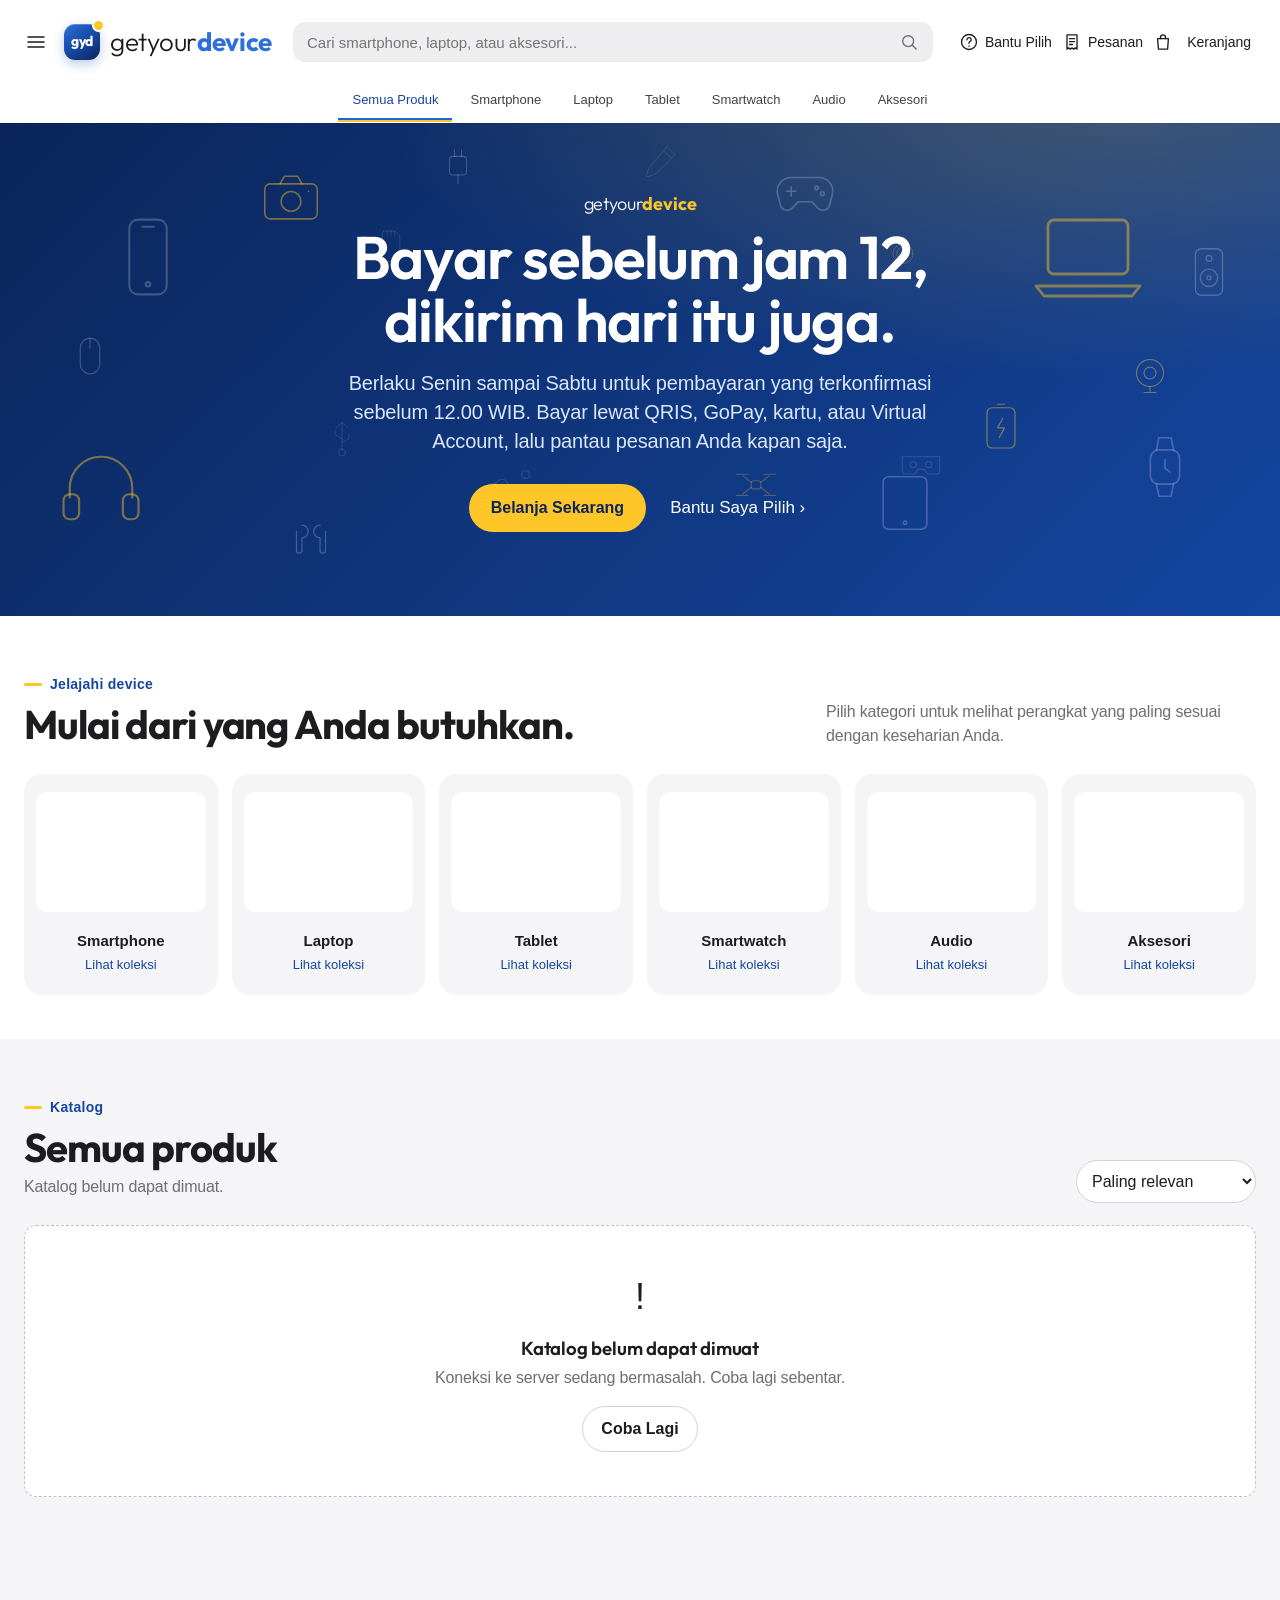
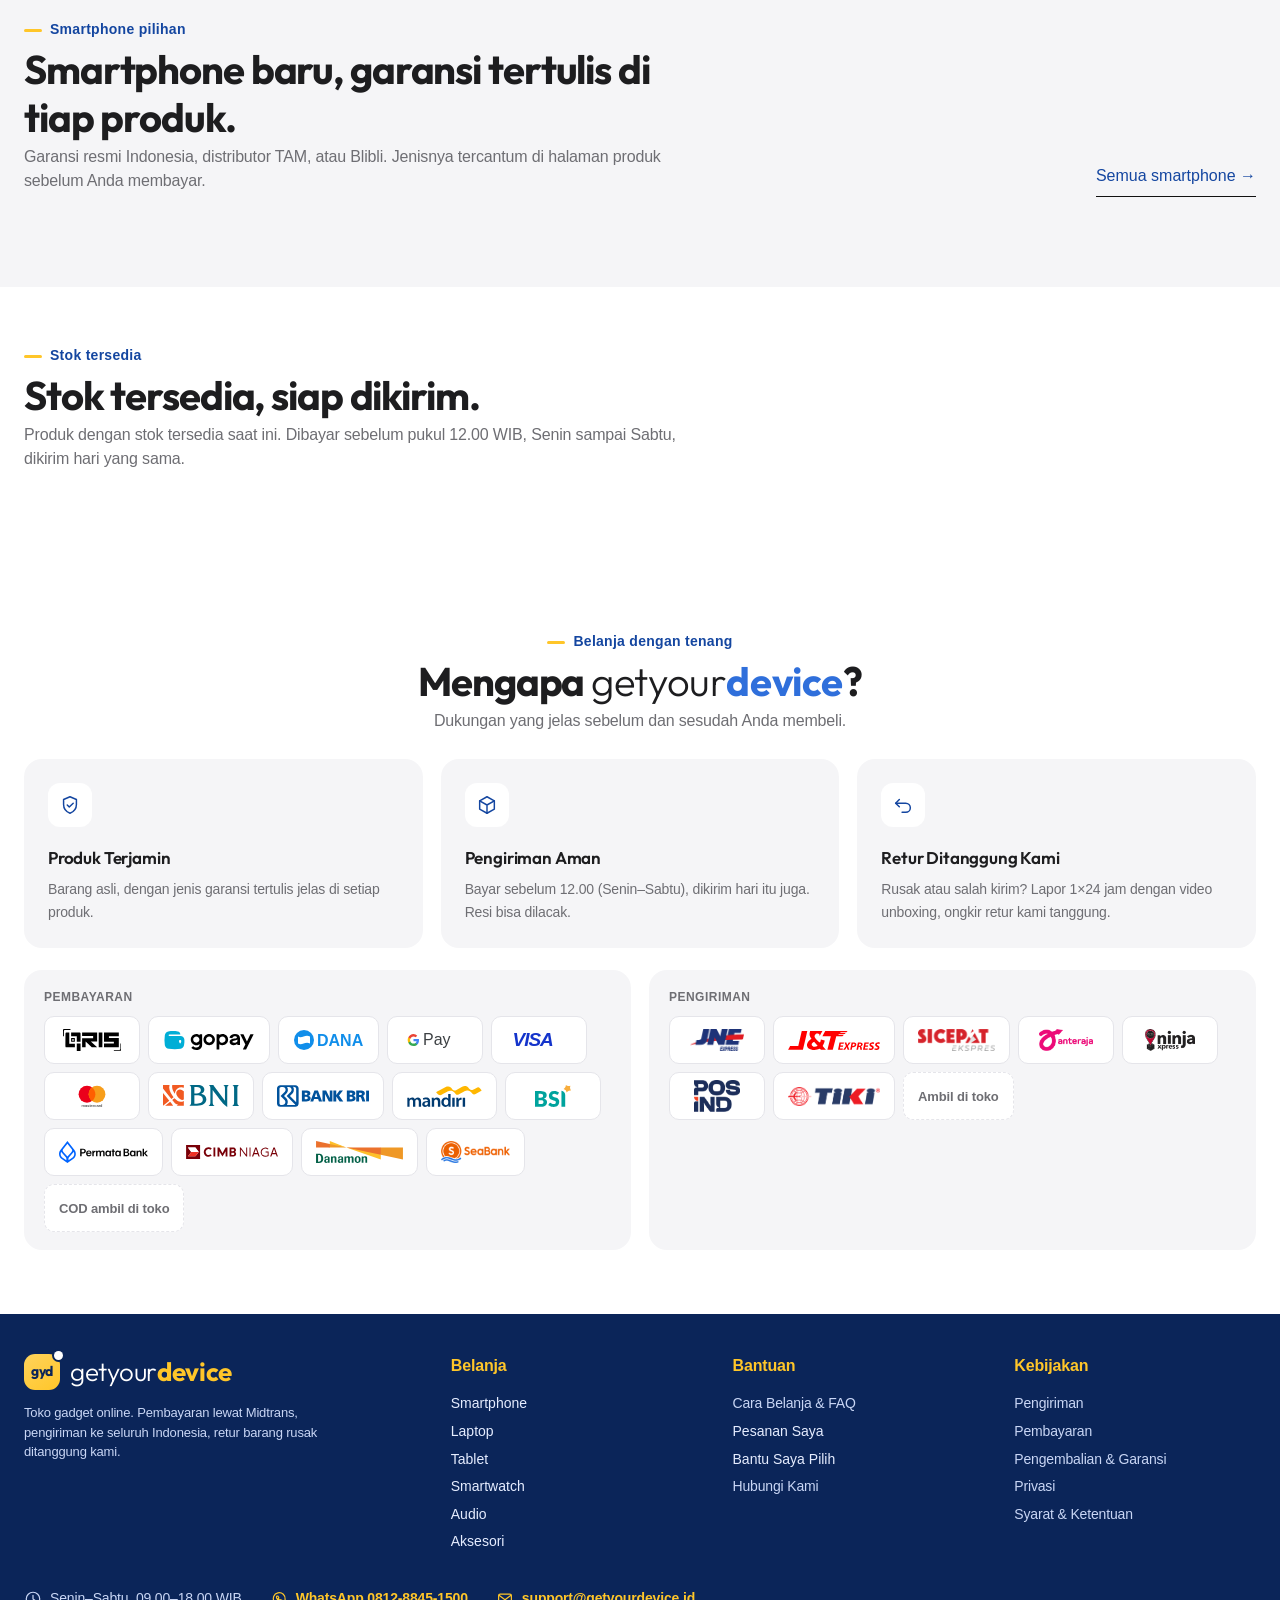
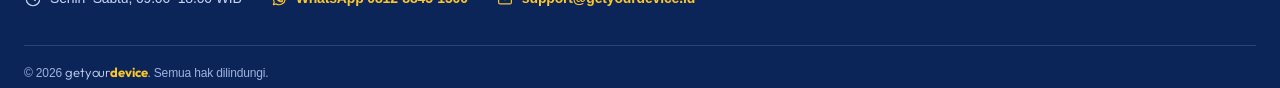
==== commit 2ab34441: "Fix remaining antislop audit findings 9, 10, 16, 18 and 20 - Hero: line-art gadgets no longer float " ====
--- a/index.html
+++ b/index.html
@@ -3,7 +3,7 @@
 <head>
   <meta charset="utf-8">
   <meta name="viewport" content="width=device-width, initial-scale=1">
-  <meta name="description" content="getyourdevice: toko gadget terpercaya untuk smartphone, laptop, tablet, smartwatch, audio, dan aksesori.">
+  <meta name="description" content="getyourdevice: toko gadget online untuk smartphone, laptop, tablet, smartwatch, audio, dan aksesori. Bayar lewat Midtrans, dikirim ke seluruh Indonesia.">
   <title>getyourdevice | Gadget Pilihan untuk Semua</title>
   <meta property="og:type" content="website">
   <meta property="og:site_name" content="getyourdevice">
@@ -52,8 +52,8 @@
         <div class="container hero-grid">
           <div class="hero-copy reveal">
             <span class="hero-kicker"><span class="logo logo-inline"><span class="a">getyour</span><span class="b">device</span></span></span>
-            <h1 id="heroTitle">Gadget pilihan.<br>Siap dikirim ke rumah Anda.</h1>
-            <p>Smartphone, laptop, tablet, audio, dan aksesori. Bayar aman lewat QRIS, GoPay, atau Virtual Account bank, lalu pantau pesanan Anda kapan saja.</p>
+            <h1 id="heroTitle">Bayar sebelum jam 12,<br>dikirim hari itu juga.</h1>
+            <p>Berlaku Senin sampai Sabtu untuk pembayaran yang terkonfirmasi sebelum 12.00 WIB. Bayar lewat QRIS, GoPay, kartu, atau Virtual Account, lalu pantau pesanan Anda kapan saja.</p>
             <div class="hero-actions"><button class="primary" type="button" data-action="scroll-products">Belanja Sekarang</button><button class="secondary hero-link" type="button" data-action="open-helper">Bantu Saya Pilih <span aria-hidden="true">›</span></button></div>
           </div>
         </div>
@@ -71,41 +71,32 @@
 
       <section class="products-section" id="productsSection" aria-labelledby="productsTitle">
         <div class="container">
-          <div class="section-title product-heading"><div><span class="overline">Produk pilihan</span><h2 id="productsTitle">Rekomendasi untuk Anda</h2><p id="resultText">Semua produk. Yang stoknya tersedia tampil lebih dulu.</p></div><select id="sortSelect" aria-label="Urutkan produk"><option value="featured">Paling relevan</option><option value="low">Harga terendah</option><option value="high">Harga tertinggi</option><option value="name">Nama A–Z</option></select></div>
+          <div class="section-title product-heading"><div><span class="overline">Katalog</span><h2 id="productsTitle">Semua produk</h2><p id="resultText">Semua produk. Yang stoknya tersedia tampil lebih dulu.</p></div><select id="sortSelect" aria-label="Urutkan produk"><option value="featured">Paling relevan</option><option value="low">Harga terendah</option><option value="high">Harga tertinggi</option><option value="name">Nama A–Z</option></select></div>
           <div id="productGrid" class="product-grid" aria-live="polite"></div>
         </div>
       </section>
 
-      <section class="container weekly-deal reveal hidden" id="audioPanel" aria-labelledby="dealTitle"><div class="weekly-deal-copy"><span class="overline">Audio</span><h2 id="dealTitle">Dengarkan dunia Anda.</h2><p>Perangkat audio yang stoknya tersedia dan siap dikirim.</p><div class="deal-price"><small>Mulai dari</small><strong id="audioFromPrice"></strong></div><button class="deal-button" type="button" data-category="Audio">Lihat Semua Audio</button></div><div class="weekly-deal-image" id="audioPanelImage"></div></section>
+      <section class="container weekly-deal reveal hidden" id="audioPanel" aria-labelledby="dealTitle"><div class="weekly-deal-copy"><span class="overline">Audio</span><h2 id="dealTitle">Audio yang siap dikirim.</h2><p>Harga di bawah adalah produk audio termurah yang stoknya tersedia saat ini.</p><div class="deal-price"><small>Mulai dari</small><strong id="audioFromPrice"></strong></div><button class="deal-button" type="button" data-category="Audio">Lihat Semua Audio</button></div><div class="weekly-deal-image" id="audioPanelImage"></div></section>
 
       <section class="showcase-section phone-story reveal" aria-labelledby="latestPhonesTitle">
-        <div class="container"><div class="section-title"><div><span class="overline">Smartphone pilihan</span><h2 id="latestPhonesTitle">Abadikan lebih banyak. Lakukan lebih cepat.</h2><p>Pilihan ponsel dengan kamera andal, layar jernih, dan baterai untuk sepanjang hari.</p></div><button class="text-link" type="button" data-category="Smartphone">Semua smartphone <span aria-hidden="true">→</span></button></div><div id="smartphoneShowcase" class="showcase-grid editorial-products"></div></div>
+        <div class="container"><div class="section-title"><div><span class="overline">Smartphone pilihan</span><h2 id="latestPhonesTitle">Smartphone baru, garansi tertulis di tiap produk.</h2><p>Garansi resmi Indonesia, distributor TAM, atau Blibli. Jenisnya tercantum di halaman produk sebelum Anda membayar.</p></div><button class="text-link" type="button" data-category="Smartphone">Semua smartphone <span aria-hidden="true">→</span></button></div><div id="smartphoneShowcase" class="showcase-grid editorial-products"></div></div>
       </section>
 
       <section class="container feature-story reveal hidden" id="laptopPanel" aria-labelledby="laptopTitle">
         <div class="feature-story-image" id="laptopPanelImage"></div>
-        <div class="feature-story-copy"><span class="overline">Laptop untuk produktivitas</span><h2 id="laptopTitle">Ruang untuk ide-ide besar.</h2><p>Performa andal, layar nyaman, dan daya tahan baterai yang menemani pekerjaan dari mana saja.</p><ul class="story-specs"><li>Ringan dibawa</li><li>Siap untuk multitasking</li><li>Garansi tertulis jelas</li></ul><button class="primary" type="button" data-category="Laptop">Jelajahi Laptop</button></div>
+        <div class="feature-story-copy"><span class="overline">Laptop untuk produktivitas</span><h2 id="laptopTitle">Laptop untuk kerja dan kuliah.</h2><p>Spesifikasi dan jenis garansi tertulis di setiap halaman produk, jadi Anda bisa membandingkan sebelum membeli.</p><ul class="story-specs"><li>Garansi tertulis jelas</li><li>Bisa ambil di toko, bayar di tempat</li></ul><button class="primary" type="button" data-category="Laptop">Lihat Semua Laptop</button></div>
       </section>
 
-      <section class="showcase-section popular-section reveal" aria-labelledby="popularTitle"><div class="container"><div class="section-title"><div><span class="overline">Gadget untuk keseharian</span><h2 id="popularTitle">Kecil detailnya. Besar perbedaannya.</h2><p>Audio, wearable, tablet, dan aksesori yang membuat rutinitas terasa lebih praktis.</p></div></div><div id="popularShowcase" class="showcase-grid lifestyle-grid"></div></div></section>
+      <section class="showcase-section popular-section reveal" aria-labelledby="popularTitle"><div class="container"><div class="section-title"><div><span class="overline">Stok tersedia</span><h2 id="popularTitle">Stok tersedia, siap dikirim.</h2><p>Produk dengan stok tersedia saat ini. Dibayar sebelum pukul 12.00 WIB, Senin sampai Sabtu, dikirim hari yang sama.</p></div></div><div id="popularShowcase" class="showcase-grid lifestyle-grid"></div></div></section>
 
       <section class="why-section trust-section reveal" aria-labelledby="whyTitle"><div class="container"><div class="section-title centered-title"><div><span class="overline">Belanja dengan tenang</span><h2 id="whyTitle">Mengapa <span class="logo logo-inline"><span class="a">getyour</span><span class="b">device</span></span>?</h2><p>Dukungan yang jelas sebelum dan sesudah Anda membeli.</p></div></div><div class="why-grid"><article><span aria-hidden="true"><svg class="ui-icon" viewBox="0 0 24 24" aria-hidden="true" focusable="false"><path d="M12 3 5 6v5.5c0 4.3 2.9 7.9 7 9.5 4.1-1.6 7-5.2 7-9.5V6z"/><path d="m9 12 2.2 2.2L15.5 10"/></svg></span><h3>Produk Terjamin</h3><p>Barang asli, dengan jenis garansi tertulis jelas di setiap produk.</p></article><article><span aria-hidden="true"><svg class="ui-icon" viewBox="0 0 24 24" aria-hidden="true" focusable="false"><path d="m12 3 8 4.5v9L12 21l-8-4.5v-9z"/><path d="m4 7.5 8 4.5 8-4.5M12 12v9"/></svg></span><h3>Pengiriman Aman</h3><p>Bayar sebelum 12.00 (Senin–Sabtu), dikirim hari itu juga. Resi bisa dilacak.</p></article><article><span aria-hidden="true"><svg class="ui-icon" viewBox="0 0 24 24" aria-hidden="true" focusable="false"><path d="M4 10h11a5 5 0 0 1 0 10h-4"/><path d="m8 6-4 4 4 4"/></svg></span><h3>Retur Ditanggung Kami</h3><p>Rusak atau salah kirim? Lapor 1×24 jam dengan video unboxing, ongkir retur kami tanggung.</p></article></div><div class="assurance-strip"><div><span class="assurance-label">Pembayaran</span><ul class="brand-tiles" aria-label="Metode pembayaran"><li class="brand-tile"><img src="./logos/qris.svg" alt="QRIS" width="96" height="28" loading="lazy" decoding="async"></li><li class="brand-tile"><img src="./logos/gopay.svg" alt="GoPay" width="96" height="28" loading="lazy" decoding="async"></li><li class="brand-tile"><img src="./logos/dana.svg" alt="DANA" width="96" height="28" loading="lazy" decoding="async"></li><li class="brand-tile"><img src="./logos/googlepay.svg" alt="Google Pay" width="96" height="28" loading="lazy" decoding="async"></li><li class="brand-tile"><img src="./logos/visa.svg" alt="Visa, kartu kredit/debit" width="96" height="28" loading="lazy" decoding="async"></li><li class="brand-tile"><img src="./logos/mastercard.svg" alt="Mastercard, kartu kredit/debit" width="96" height="28" loading="lazy" decoding="async"></li><li class="brand-tile"><img src="./logos/bni.svg" alt="Virtual Account BNI" width="96" height="28" loading="lazy" decoding="async"></li><li class="brand-tile"><img src="./logos/bri.svg" alt="Virtual Account BRI" width="96" height="28" loading="lazy" decoding="async"></li><li class="brand-tile"><img src="./logos/mandiri.svg" alt="Virtual Account Mandiri" width="96" height="28" loading="lazy" decoding="async"></li><li class="brand-tile"><img src="./logos/bsi.svg" alt="Virtual Account BSI" width="96" height="28" loading="lazy" decoding="async"></li><li class="brand-tile"><img src="./logos/permata.svg" alt="Virtual Account Permata" width="96" height="28" loading="lazy" decoding="async"></li><li class="brand-tile"><img src="./logos/cimb.svg" alt="Virtual Account CIMB Niaga" width="96" height="28" loading="lazy" decoding="async"></li><li class="brand-tile"><img src="./logos/danamon.svg" alt="Virtual Account Danamon" width="96" height="24" loading="lazy" decoding="async"></li><li class="brand-tile"><img src="./logos/seabank.png" alt="Virtual Account SeaBank" width="88" height="28" loading="lazy" decoding="async"></li><li class="brand-tile brand-tile-text brand-tile-store">COD ambil di toko</li></ul></div><div><span class="assurance-label">Pengiriman</span><ul class="brand-tiles" aria-label="Kurir pengiriman"><li class="brand-tile"><img src="./logos/jne.png" alt="JNE" width="96" height="28" loading="lazy" decoding="async"></li><li class="brand-tile"><img src="./logos/jnt.svg" alt="J&amp;T Express" width="96" height="28" loading="lazy" decoding="async"></li><li class="brand-tile"><img src="./logos/sicepat.png" alt="SiCepat Ekspres" width="96" height="28" loading="lazy" decoding="async"></li><li class="brand-tile"><img src="./logos/anteraja.png" alt="AnterAja" width="96" height="28" loading="lazy" decoding="async"></li><li class="brand-tile"><img src="./logos/ninja.png" alt="Ninja Xpress" width="96" height="28" loading="lazy" decoding="async"></li><li class="brand-tile brand-tile-tall"><img src="./logos/pos.png" alt="POS Indonesia" width="96" height="28" loading="lazy" decoding="async"></li><li class="brand-tile"><img src="./logos/tiki.png" alt="TIKI" width="96" height="28" loading="lazy" decoding="async"></li><li class="brand-tile brand-tile-text brand-tile-store">Ambil di toko</li></ul></div></div></div></section>
     </div>
 
-    <section id="adminView" class="container admin-view hidden" aria-labelledby="adminTitle">
-      <div class="section-title"><div><span class="overline">Mode demo sementara</span><h1 id="adminTitle">Admin Toko</h1><p>Perubahan dinonaktifkan sampai autentikasi admin Supabase tersedia.</p></div><button class="secondary" type="button" data-action="show-store">Kembali ke Toko</button></div>
-      <div class="tabs" role="tablist"><button id="tabProducts" type="button" class="active" data-admin-tab="products">Produk</button><button id="tabOrders" type="button" data-admin-tab="orders">Pesanan</button></div>
-      <div id="adminProducts" class="admin-grid">
-        <form id="productForm" class="panel"><h2 id="productFormTitle">Tambah Produk</h2><input type="hidden" id="editId"><label for="productName">Nama produk</label><input id="productName" required><div class="field-row"><div><label for="productPrice">Harga (Rp)</label><input id="productPrice" required type="number" min="0"></div><div><label for="productStock">Stok</label><input id="productStock" required type="number" min="0"></div></div><label for="productCategory">Kategori</label><select id="productCategory"></select><label for="productDescription">Deskripsi</label><textarea id="productDescription" rows="3"></textarea><label for="productImage">Foto produk</label><input id="productImage" type="file" accept="image/*"><div class="form-actions"><button class="primary" type="submit">Simpan Produk</button><button class="secondary" type="button" data-action="reset-product">Reset</button></div></form>
-        <div class="panel"><h2>Daftar Produk</h2><div id="adminProductList"></div></div>
-      </div>
-      <div id="adminOrders" class="panel hidden"><h2>Pesanan Masuk</h2><div id="orderList"></div></div>
-    </section>
 
     <section id="customerOrdersView" class="orders-view hidden" aria-labelledby="customerOrdersTitle"><div class="container"><div class="section-title"><div><span class="overline">Riwayat belanja</span><h1 id="customerOrdersTitle">Pesanan Saya</h1><p>Status, pembayaran, dan resi pengiriman pesanan Anda.</p></div><button class="secondary" type="button" data-action="show-store">Kembali ke Toko</button></div><form id="orderLookup" class="order-lookup" novalidate><div><h2>Lacak Pesanan</h2><p>Belanja dari perangkat lain? Masukkan nomor pesanan dan nomor WhatsApp yang dipakai saat checkout.</p></div><label for="lookupOrderNumber">Nomor pesanan<input id="lookupOrderNumber" autocomplete="off" autocapitalize="characters" placeholder="GYD-20260928-0001" required></label><label for="lookupPhone">Nomor WhatsApp<input id="lookupPhone" inputmode="tel" autocomplete="tel" placeholder="08xxxxxxxxxx" required></label><button class="primary" type="submit">Lacak</button><p id="lookupMessage" class="lookup-message" role="status" aria-live="polite"></p></form><div id="customerOrderList" class="customer-order-list"></div></div></section>
   </main>
 
-  <footer><div class="container footer-grid"><div class="footer-about"><button class="brand footer-brand" type="button" data-action="show-store"><span class="brand-mark" aria-hidden="true">gyd</span><span class="logo"><span class="a">getyour</span><span class="b">device</span></span></button><p>Teman terpercaya untuk menemukan device yang paling sesuai dengan kebutuhan Anda.</p></div><div><strong>Belanja</strong><button type="button" data-category="Smartphone">Smartphone</button><button type="button" data-category="Laptop">Laptop</button><button type="button" data-category="Tablet">Tablet</button><button type="button" data-category="Smartwatch">Smartwatch</button><button type="button" data-category="Audio">Audio</button><button type="button" data-category="Accessories">Aksesori</button></div><div><strong>Bantuan</strong><a href="./bantuan.html">Cara Belanja &amp; FAQ</a><button type="button" data-action="show-orders">Pesanan Saya</button><button type="button" data-action="open-helper">Bantu Saya Pilih</button><a href="./bantuan.html#hubungi">Hubungi Kami</a></div><div><strong>Kebijakan</strong><a href="./bantuan.html#pengiriman">Pengiriman</a><a href="./bantuan.html#pembayaran">Pembayaran</a><a href="./bantuan.html#pengembalian">Pengembalian &amp; Garansi</a><a href="./bantuan.html#privasi">Privasi</a><a href="./bantuan.html#syarat">Syarat &amp; Ketentuan</a></div></div><div class="container footer-contact"><span><svg class="ui-icon" viewBox="0 0 24 24" aria-hidden="true" focusable="false"><circle cx="12" cy="12" r="9"/><path d="M12 7v5l3 2"/></svg>Senin–Sabtu, 09.00–18.00 WIB</span><a href="https://wa.me/6281288451500" target="_blank" rel="noopener"><svg class="ui-icon" viewBox="0 0 24 24" aria-hidden="true" focusable="false"><path d="M4.5 19.5 5.6 16A8 8 0 1 1 8.4 18.6z"/><path d="M9.2 8.6c.2-.5.5-.5.8-.5h.5c.2 0 .4.1.5.4l.7 1.6c.1.3 0 .5-.2.7l-.5.5c.5 1 1.3 1.8 2.3 2.3l.5-.5c.2-.2.5-.3.7-.2l1.6.7c.3.1.4.3.4.5v.5c0 .3 0 .6-.5.8-.6.3-1.4.4-2.3.1-2.3-.8-4.1-2.6-4.9-4.9-.3-.9-.2-1.7.1-2.3z"/></svg>WhatsApp 0812-8845-1500</a><a href="mailto:support@getyourdevice.id"><svg class="ui-icon" viewBox="0 0 24 24" aria-hidden="true" focusable="false"><rect x="3.5" y="5.5" width="17" height="13" rx="2"/><path d="m4 7 8 6 8-6"/></svg>support@getyourdevice.id</a></div><div class="container copyright">© 2026 <span class="logo logo-inline"><span class="a">getyour</span><span class="b">device</span></span>. Semua hak dilindungi.</div></footer>
+  <footer><div class="container footer-grid"><div class="footer-about"><button class="brand footer-brand" type="button" data-action="show-store"><span class="brand-mark" aria-hidden="true">gyd</span><span class="logo"><span class="a">getyour</span><span class="b">device</span></span></button><p>Toko gadget online. Pembayaran lewat Midtrans, pengiriman ke seluruh Indonesia, retur barang rusak ditanggung kami.</p></div><div><strong>Belanja</strong><button type="button" data-category="Smartphone">Smartphone</button><button type="button" data-category="Laptop">Laptop</button><button type="button" data-category="Tablet">Tablet</button><button type="button" data-category="Smartwatch">Smartwatch</button><button type="button" data-category="Audio">Audio</button><button type="button" data-category="Accessories">Aksesori</button></div><div><strong>Bantuan</strong><a href="./bantuan.html">Cara Belanja &amp; FAQ</a><button type="button" data-action="show-orders">Pesanan Saya</button><button type="button" data-action="open-helper">Bantu Saya Pilih</button><a href="./bantuan.html#hubungi">Hubungi Kami</a></div><div><strong>Kebijakan</strong><a href="./bantuan.html#pengiriman">Pengiriman</a><a href="./bantuan.html#pembayaran">Pembayaran</a><a href="./bantuan.html#pengembalian">Pengembalian &amp; Garansi</a><a href="./bantuan.html#privasi">Privasi</a><a href="./bantuan.html#syarat">Syarat &amp; Ketentuan</a></div></div><div class="container footer-contact"><span><svg class="ui-icon" viewBox="0 0 24 24" aria-hidden="true" focusable="false"><circle cx="12" cy="12" r="9"/><path d="M12 7v5l3 2"/></svg>Senin–Sabtu, 09.00–18.00 WIB</span><a href="https://wa.me/6281288451500" target="_blank" rel="noopener"><svg class="ui-icon" viewBox="0 0 24 24" aria-hidden="true" focusable="false"><path d="M4.5 19.5 5.6 16A8 8 0 1 1 8.4 18.6z"/><path d="M9.2 8.6c.2-.5.5-.5.8-.5h.5c.2 0 .4.1.5.4l.7 1.6c.1.3 0 .5-.2.7l-.5.5c.5 1 1.3 1.8 2.3 2.3l.5-.5c.2-.2.5-.3.7-.2l1.6.7c.3.1.4.3.4.5v.5c0 .3 0 .6-.5.8-.6.3-1.4.4-2.3.1-2.3-.8-4.1-2.6-4.9-4.9-.3-.9-.2-1.7.1-2.3z"/></svg>WhatsApp 0812-8845-1500</a><a href="mailto:support@getyourdevice.id"><svg class="ui-icon" viewBox="0 0 24 24" aria-hidden="true" focusable="false"><rect x="3.5" y="5.5" width="17" height="13" rx="2"/><path d="m4 7 8 6 8-6"/></svg>support@getyourdevice.id</a></div><div class="container copyright">© 2026 <span class="logo logo-inline"><span class="a">getyour</span><span class="b">device</span></span>. Semua hak dilindungi.</div></footer>
 
   <div id="menuDrawer" class="overlay menu-overlay hidden" aria-hidden="true"><button class="backdrop" data-action="close-menu" aria-label="Tutup menu"></button><aside class="drawer drawer-left menu-drawer" role="dialog" aria-modal="true" aria-labelledby="menuTitle"><div class="drawer-head"><h2 id="menuTitle" class="sr-only">Menu</h2><span class="menu-brand"><span class="brand-mark" aria-hidden="true">gyd</span><span class="logo"><span class="a">getyour</span><span class="b">device</span></span></span><button class="close-button" type="button" data-action="close-menu" aria-label="Tutup menu">×</button></div><nav class="menu-nav" aria-label="Menu utama"><p class="menu-label">Kategori</p><ul><li><button type="button" data-category="Smartphone">Smartphone<svg class="ui-icon" viewBox="0 0 24 24" aria-hidden="true" focusable="false"><path d="m9 6 6 6-6 6"/></svg></button></li><li><button type="button" data-category="Laptop">Laptop<svg class="ui-icon" viewBox="0 0 24 24" aria-hidden="true" focusable="false"><path d="m9 6 6 6-6 6"/></svg></button></li><li><button type="button" data-category="Tablet">Tablet<svg class="ui-icon" viewBox="0 0 24 24" aria-hidden="true" focusable="false"><path d="m9 6 6 6-6 6"/></svg></button></li><li><button type="button" data-category="Smartwatch">Smartwatch<svg class="ui-icon" viewBox="0 0 24 24" aria-hidden="true" focusable="false"><path d="m9 6 6 6-6 6"/></svg></button></li><li><button type="button" data-category="Audio">Audio<svg class="ui-icon" viewBox="0 0 24 24" aria-hidden="true" focusable="false"><path d="m9 6 6 6-6 6"/></svg></button></li><li><button type="button" data-category="Accessories">Aksesori<svg class="ui-icon" viewBox="0 0 24 24" aria-hidden="true" focusable="false"><path d="m9 6 6 6-6 6"/></svg></button></li></ul><p class="menu-label">Belanja</p><ul><li><button type="button" data-action="show-orders">Pesanan Saya<svg class="ui-icon" viewBox="0 0 24 24" aria-hidden="true" focusable="false"><path d="m9 6 6 6-6 6"/></svg></button></li><li><button type="button" data-action="track-order">Lacak Pesanan<svg class="ui-icon" viewBox="0 0 24 24" aria-hidden="true" focusable="false"><path d="m9 6 6 6-6 6"/></svg></button></li><li><button type="button" data-action="open-helper">Bantu Saya Pilih<svg class="ui-icon" viewBox="0 0 24 24" aria-hidden="true" focusable="false"><path d="m9 6 6 6-6 6"/></svg></button></li></ul><p class="menu-label">Bantuan</p><ul><li><a href="./bantuan.html">Cara Belanja &amp; FAQ<svg class="ui-icon" viewBox="0 0 24 24" aria-hidden="true" focusable="false"><path d="m9 6 6 6-6 6"/></svg></a></li><li><a href="./bantuan.html#pengiriman">Pengiriman<svg class="ui-icon" viewBox="0 0 24 24" aria-hidden="true" focusable="false"><path d="m9 6 6 6-6 6"/></svg></a></li><li><a href="./bantuan.html#pengembalian">Pengembalian &amp; Garansi<svg class="ui-icon" viewBox="0 0 24 24" aria-hidden="true" focusable="false"><path d="m9 6 6 6-6 6"/></svg></a></li><li><a href="./bantuan.html#privasi">Kebijakan Privasi<svg class="ui-icon" viewBox="0 0 24 24" aria-hidden="true" focusable="false"><path d="m9 6 6 6-6 6"/></svg></a></li></ul></nav><a class="menu-whatsapp" href="https://wa.me/6281288451500" target="_blank" rel="noopener">Hubungi via WhatsApp<small>Senin–Sabtu, 09.00–18.00 WIB</small></a><a class="menu-email" href="mailto:support@getyourdevice.id">support@getyourdevice.id</a></aside></div>
 
--- a/styles.css
+++ b/styles.css
@@ -275,18 +275,17 @@
 .footer-brand,.footer-brand>span:last-child{color:#fff}
 .footer-brand>span:last-child>span{color:var(--yellow)}
 .copyright{border-top-color:rgba(255,255,255,.14);color:#9fb3e0}
-/* Hero motion: floating line-art gadgets + a slow strip of real products */
+/* Hero: still line-art gadgets as the store's motif, and one moving strip of real in-stock products that pauses on hover and focus */
 .premium-hero.store-hero{position:relative;overflow:hidden}
 .hero-art{position:absolute;inset:0;pointer-events:none;z-index:0}
 .store-hero .hero-grid,.hero-marquee{position:relative;z-index:1}
-.hero-gadget{position:absolute;left:var(--x);top:var(--y);width:var(--s);height:var(--s);fill:none;stroke:rgba(255,255,255,.22);stroke-width:1.4;stroke-linecap:round;stroke-linejoin:round;animation:gadget-float 12s ease-in-out infinite;animation-delay:var(--d)}
+.hero-gadget{position:absolute;left:var(--x);top:var(--y);width:var(--s);height:var(--s);fill:none;stroke:rgba(255,255,255,.22);stroke-width:1.4;stroke-linecap:round;stroke-linejoin:round}
 .hero-gadget.is-accent{stroke:rgba(255,198,41,.45)}
-@keyframes gadget-float{0%,100%{transform:translate3d(0,0,0) rotate(-4deg)}50%{transform:translate3d(0,-18px,0) rotate(4deg)}}
 .hero-marquee{overflow:hidden;padding:0 0 34px;-webkit-mask-image:linear-gradient(90deg,transparent,#000 8%,#000 92%,transparent);mask-image:linear-gradient(90deg,transparent,#000 8%,#000 92%,transparent)}
 .marquee-track{display:flex;gap:14px;width:max-content;animation:marquee var(--marquee-duration,48s) linear infinite}
 .hero-marquee:hover .marquee-track,.hero-marquee:focus-within .marquee-track{animation-play-state:paused}
 @keyframes marquee{to{transform:translateX(-50%)}}
-.marquee-item{display:flex;align-items:center;gap:12px;min-width:240px;border:1px solid rgba(255,255,255,.16);border-radius:16px;background:rgba(255,255,255,.1);-webkit-backdrop-filter:blur(8px);backdrop-filter:blur(8px);padding:10px 16px 10px 10px;color:#fff;text-align:left;cursor:pointer}
+.marquee-item{display:flex;align-items:center;gap:12px;min-width:240px;border:1px solid rgba(255,255,255,.16);border-radius:16px;background:rgba(255,255,255,.12);padding:10px 16px 10px 10px;color:#fff;text-align:left;cursor:pointer}
 .marquee-item:hover{background:rgba(255,255,255,.18)}
 .marquee-item img{width:56px;height:56px;border-radius:12px;object-fit:cover;background:#fff}
 .marquee-item strong,.marquee-item small{display:block}
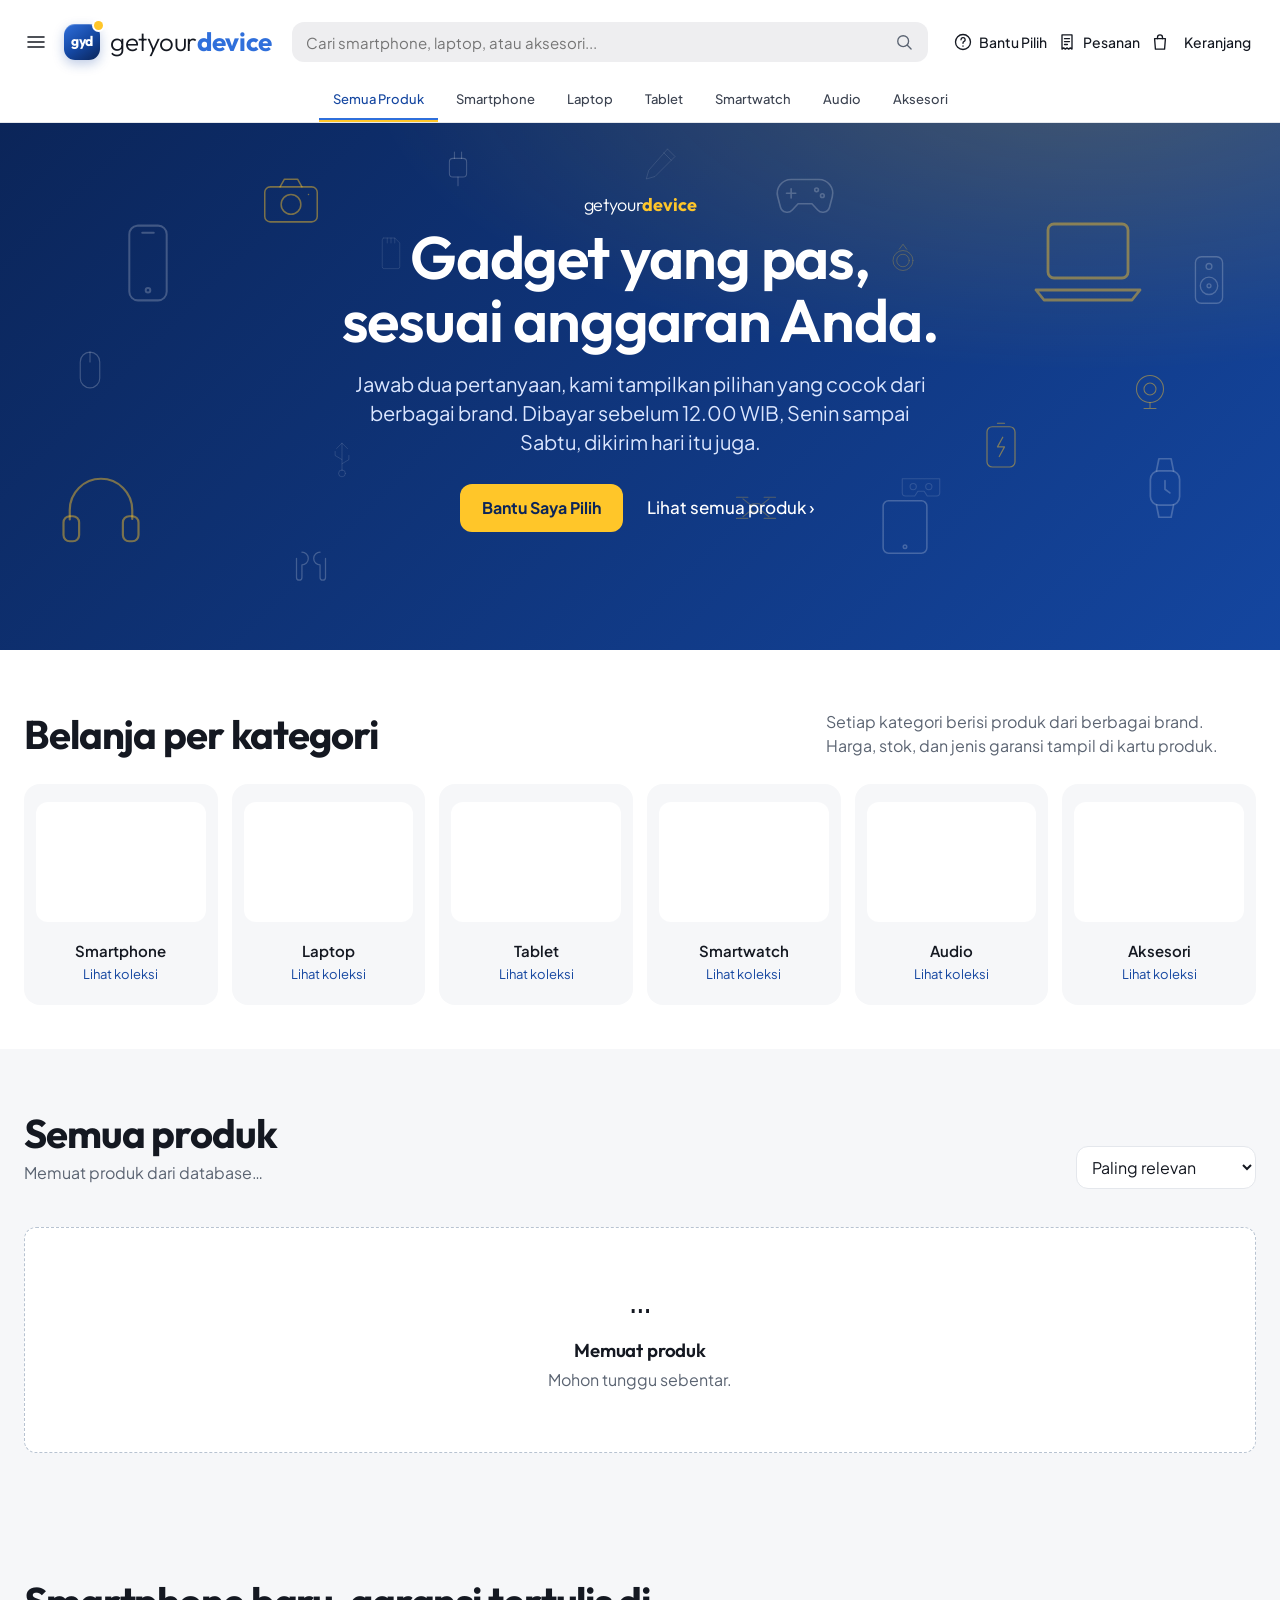
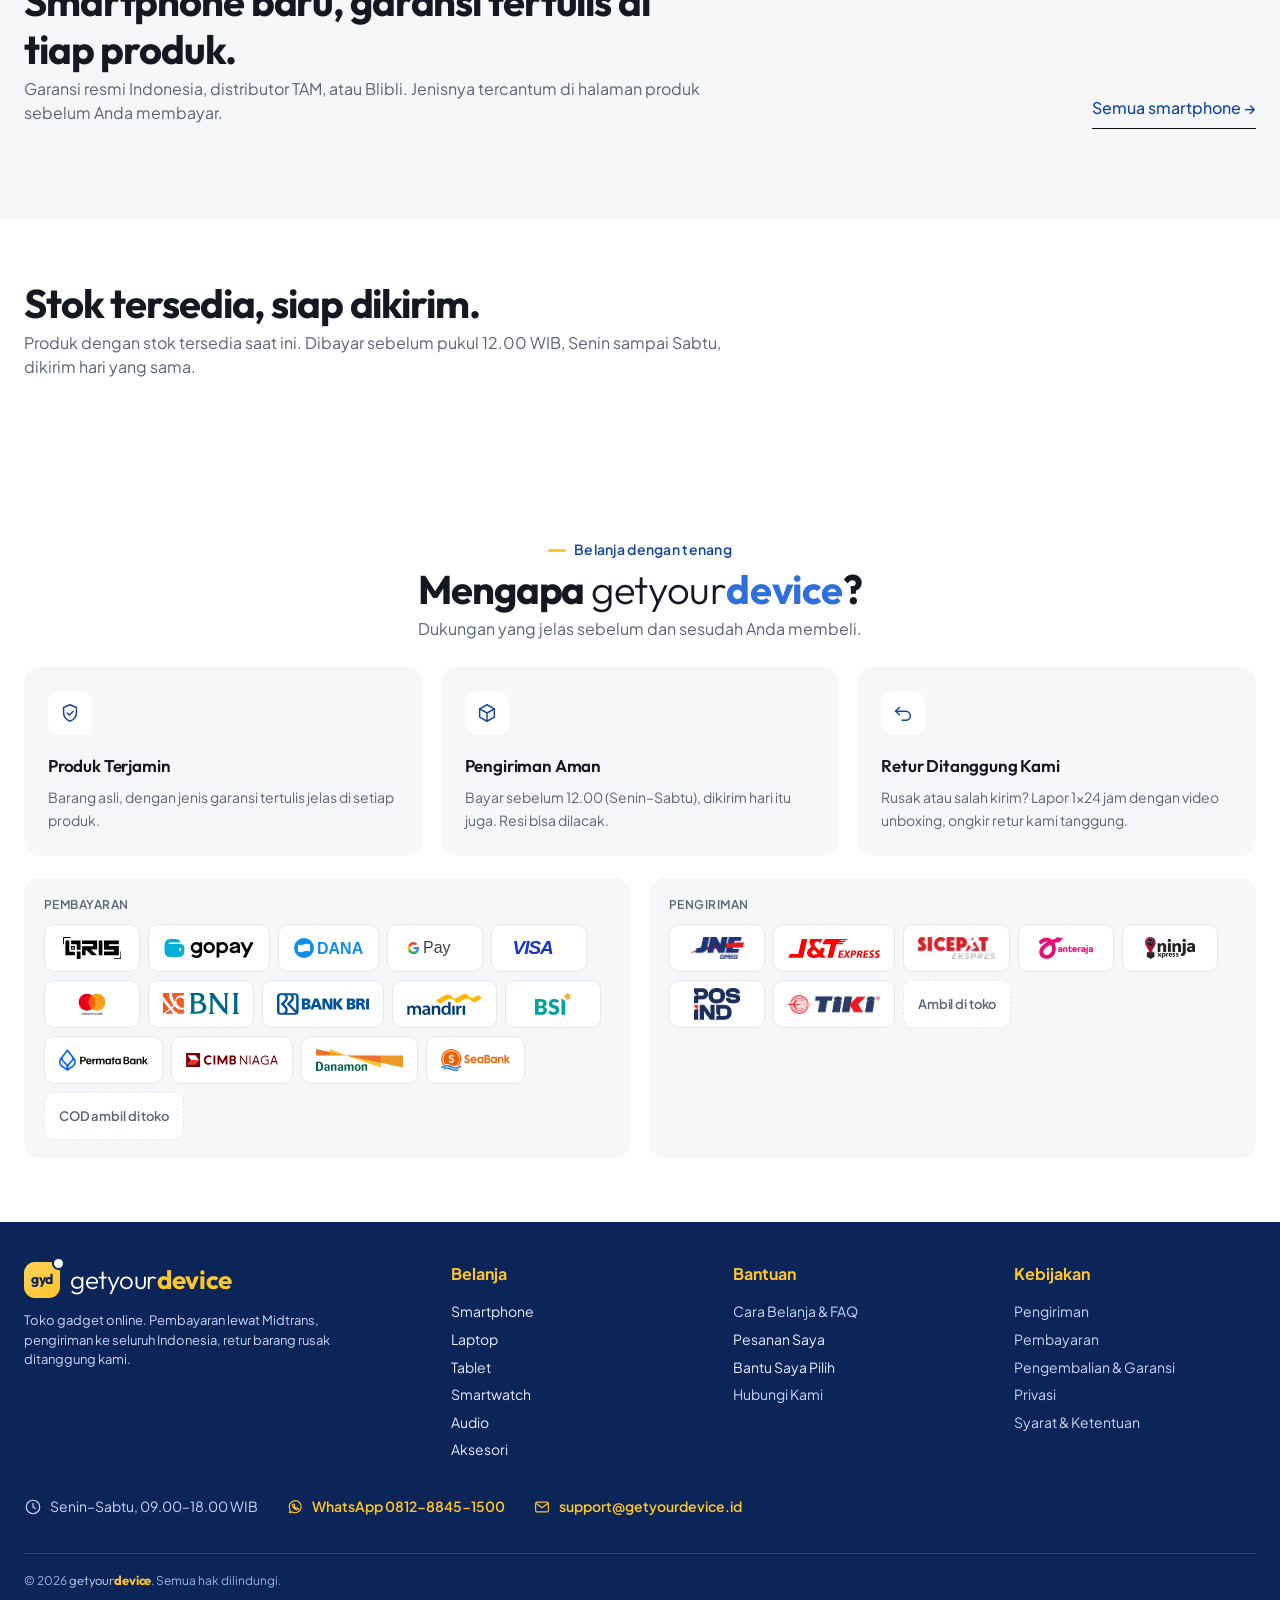
==== commit 2e7b2ab5: "Redesign: GYD identity, budget filter and purposeful motion Owner direction (now in DESIGN.md): a mi" ====
--- a/index.html
+++ b/index.html
@@ -18,7 +18,7 @@
   <link rel="stylesheet" href="./styles.css">
   <link rel="preconnect" href="https://fonts.googleapis.com">
   <link rel="preconnect" href="https://fonts.gstatic.com" crossorigin>
-  <link href="https://fonts.googleapis.com/css2?family=Outfit:wght@300;400;600;700&display=swap" rel="stylesheet">
+  <link href="https://fonts.googleapis.com/css2?family=Outfit:wght@300;400;600;700&family=Plus+Jakarta+Sans:wght@400;500;600;700&display=swap" rel="stylesheet">
   <link rel="icon" href="./favicon.ico" sizes="any">
   <link rel="icon" href="./favicon-32.png" type="image/png" sizes="32x32">
   <link rel="icon" href="./favicon.svg" type="image/svg+xml">
@@ -52,16 +52,16 @@
         <div class="container hero-grid">
           <div class="hero-copy reveal">
             <span class="hero-kicker"><span class="logo logo-inline"><span class="a">getyour</span><span class="b">device</span></span></span>
-            <h1 id="heroTitle">Bayar sebelum jam 12,<br>dikirim hari itu juga.</h1>
-            <p>Berlaku Senin sampai Sabtu untuk pembayaran yang terkonfirmasi sebelum 12.00 WIB. Bayar lewat QRIS, GoPay, kartu, atau Virtual Account, lalu pantau pesanan Anda kapan saja.</p>
-            <div class="hero-actions"><button class="primary" type="button" data-action="scroll-products">Belanja Sekarang</button><button class="secondary hero-link" type="button" data-action="open-helper">Bantu Saya Pilih <span aria-hidden="true">›</span></button></div>
+            <h1 id="heroTitle">Gadget yang pas,<br>sesuai anggaran Anda.</h1>
+            <p>Jawab dua pertanyaan, kami tampilkan pilihan yang cocok dari berbagai brand. Dibayar sebelum 12.00 WIB, Senin sampai Sabtu, dikirim hari itu juga.</p>
+            <div class="hero-actions"><button class="primary" type="button" data-action="open-helper">Bantu Saya Pilih</button><button class="secondary hero-link" type="button" data-action="scroll-products">Lihat semua produk <span aria-hidden="true">›</span></button></div>
           </div>
         </div>
         <div class="hero-marquee" aria-label="Produk di getyourdevice"><div class="marquee-track" id="heroMarquee"></div></div>
       </section>
 
       <section class="container category-section reveal" aria-labelledby="categoryTitle">
-        <div class="section-title editorial-heading"><div><span class="overline">Jelajahi device</span><h2 id="categoryTitle">Mulai dari yang Anda butuhkan.</h2></div><p>Pilih kategori untuk melihat perangkat yang paling sesuai dengan keseharian Anda.</p></div>
+        <div class="section-title editorial-heading"><div><h2 id="categoryTitle">Belanja per kategori</h2></div><p>Setiap kategori berisi produk dari berbagai brand. Harga, stok, dan jenis garansi tampil di kartu produk.</p></div>
         <div class="category-cards" id="categoryCards"></div>
       </section>
 
@@ -71,23 +71,24 @@
 
       <section class="products-section" id="productsSection" aria-labelledby="productsTitle">
         <div class="container">
-          <div class="section-title product-heading"><div><span class="overline">Katalog</span><h2 id="productsTitle">Semua produk</h2><p id="resultText">Semua produk. Yang stoknya tersedia tampil lebih dulu.</p></div><select id="sortSelect" aria-label="Urutkan produk"><option value="featured">Paling relevan</option><option value="low">Harga terendah</option><option value="high">Harga tertinggi</option><option value="name">Nama A–Z</option></select></div>
+          <div class="section-title product-heading"><div><h2 id="productsTitle">Semua produk</h2><p id="resultText">Produk dengan stok tersedia tampil lebih dulu.</p></div><select id="sortSelect" aria-label="Urutkan produk"><option value="featured">Paling relevan</option><option value="low">Harga terendah</option><option value="high">Harga tertinggi</option><option value="name">Nama A–Z</option></select></div>
+          <div class="budget-chips" id="budgetChips" role="group" aria-label="Saring menurut harga"></div>
           <div id="productGrid" class="product-grid" aria-live="polite"></div>
         </div>
       </section>
 
-      <section class="container weekly-deal reveal hidden" id="audioPanel" aria-labelledby="dealTitle"><div class="weekly-deal-copy"><span class="overline">Audio</span><h2 id="dealTitle">Audio yang siap dikirim.</h2><p>Harga di bawah adalah produk audio termurah yang stoknya tersedia saat ini.</p><div class="deal-price"><small>Mulai dari</small><strong id="audioFromPrice"></strong></div><button class="deal-button" type="button" data-category="Audio">Lihat Semua Audio</button></div><div class="weekly-deal-image" id="audioPanelImage"></div></section>
+      <section class="container weekly-deal reveal hidden" id="audioPanel" aria-labelledby="dealTitle"><div class="weekly-deal-copy"><h2 id="dealTitle">Audio yang siap dikirim.</h2><p>Harga di bawah adalah produk audio termurah yang stoknya tersedia saat ini.</p><div class="deal-price"><small>Mulai dari</small><strong id="audioFromPrice"></strong></div><button class="deal-button" type="button" data-category="Audio">Lihat Semua Audio</button></div><div class="weekly-deal-image" id="audioPanelImage"></div></section>
 
       <section class="showcase-section phone-story reveal" aria-labelledby="latestPhonesTitle">
-        <div class="container"><div class="section-title"><div><span class="overline">Smartphone pilihan</span><h2 id="latestPhonesTitle">Smartphone baru, garansi tertulis di tiap produk.</h2><p>Garansi resmi Indonesia, distributor TAM, atau Blibli. Jenisnya tercantum di halaman produk sebelum Anda membayar.</p></div><button class="text-link" type="button" data-category="Smartphone">Semua smartphone <span aria-hidden="true">→</span></button></div><div id="smartphoneShowcase" class="showcase-grid editorial-products"></div></div>
+        <div class="container"><div class="section-title"><div><h2 id="latestPhonesTitle">Smartphone baru, garansi tertulis di tiap produk.</h2><p>Garansi resmi Indonesia, distributor TAM, atau Blibli. Jenisnya tercantum di halaman produk sebelum Anda membayar.</p></div><button class="text-link" type="button" data-category="Smartphone">Semua smartphone <span aria-hidden="true">→</span></button></div><div id="smartphoneShowcase" class="showcase-grid editorial-products"></div></div>
       </section>
 
       <section class="container feature-story reveal hidden" id="laptopPanel" aria-labelledby="laptopTitle">
         <div class="feature-story-image" id="laptopPanelImage"></div>
-        <div class="feature-story-copy"><span class="overline">Laptop untuk produktivitas</span><h2 id="laptopTitle">Laptop untuk kerja dan kuliah.</h2><p>Spesifikasi dan jenis garansi tertulis di setiap halaman produk, jadi Anda bisa membandingkan sebelum membeli.</p><ul class="story-specs"><li>Garansi tertulis jelas</li><li>Bisa ambil di toko, bayar di tempat</li></ul><button class="primary" type="button" data-category="Laptop">Lihat Semua Laptop</button></div>
+        <div class="feature-story-copy"><h2 id="laptopTitle">Laptop untuk kerja dan kuliah.</h2><p>Spesifikasi dan jenis garansi tertulis di setiap halaman produk, jadi Anda bisa membandingkan sebelum membeli.</p><ul class="story-specs"><li>Garansi tertulis jelas</li><li>Bisa ambil di toko, bayar di tempat</li></ul><button class="primary" type="button" data-category="Laptop">Lihat Semua Laptop</button></div>
       </section>
 
-      <section class="showcase-section popular-section reveal" aria-labelledby="popularTitle"><div class="container"><div class="section-title"><div><span class="overline">Stok tersedia</span><h2 id="popularTitle">Stok tersedia, siap dikirim.</h2><p>Produk dengan stok tersedia saat ini. Dibayar sebelum pukul 12.00 WIB, Senin sampai Sabtu, dikirim hari yang sama.</p></div></div><div id="popularShowcase" class="showcase-grid lifestyle-grid"></div></div></section>
+      <section class="showcase-section popular-section reveal" aria-labelledby="popularTitle"><div class="container"><div class="section-title"><div><h2 id="popularTitle">Stok tersedia, siap dikirim.</h2><p>Produk dengan stok tersedia saat ini. Dibayar sebelum pukul 12.00 WIB, Senin sampai Sabtu, dikirim hari yang sama.</p></div></div><div id="popularShowcase" class="showcase-grid lifestyle-grid"></div></div></section>
 
       <section class="why-section trust-section reveal" aria-labelledby="whyTitle"><div class="container"><div class="section-title centered-title"><div><span class="overline">Belanja dengan tenang</span><h2 id="whyTitle">Mengapa <span class="logo logo-inline"><span class="a">getyour</span><span class="b">device</span></span>?</h2><p>Dukungan yang jelas sebelum dan sesudah Anda membeli.</p></div></div><div class="why-grid"><article><span aria-hidden="true"><svg class="ui-icon" viewBox="0 0 24 24" aria-hidden="true" focusable="false"><path d="M12 3 5 6v5.5c0 4.3 2.9 7.9 7 9.5 4.1-1.6 7-5.2 7-9.5V6z"/><path d="m9 12 2.2 2.2L15.5 10"/></svg></span><h3>Produk Terjamin</h3><p>Barang asli, dengan jenis garansi tertulis jelas di setiap produk.</p></article><article><span aria-hidden="true"><svg class="ui-icon" viewBox="0 0 24 24" aria-hidden="true" focusable="false"><path d="m12 3 8 4.5v9L12 21l-8-4.5v-9z"/><path d="m4 7.5 8 4.5 8-4.5M12 12v9"/></svg></span><h3>Pengiriman Aman</h3><p>Bayar sebelum 12.00 (Senin–Sabtu), dikirim hari itu juga. Resi bisa dilacak.</p></article><article><span aria-hidden="true"><svg class="ui-icon" viewBox="0 0 24 24" aria-hidden="true" focusable="false"><path d="M4 10h11a5 5 0 0 1 0 10h-4"/><path d="m8 6-4 4 4 4"/></svg></span><h3>Retur Ditanggung Kami</h3><p>Rusak atau salah kirim? Lapor 1×24 jam dengan video unboxing, ongkir retur kami tanggung.</p></article></div><div class="assurance-strip"><div><span class="assurance-label">Pembayaran</span><ul class="brand-tiles" aria-label="Metode pembayaran"><li class="brand-tile"><img src="./logos/qris.svg" alt="QRIS" width="96" height="28" loading="lazy" decoding="async"></li><li class="brand-tile"><img src="./logos/gopay.svg" alt="GoPay" width="96" height="28" loading="lazy" decoding="async"></li><li class="brand-tile"><img src="./logos/dana.svg" alt="DANA" width="96" height="28" loading="lazy" decoding="async"></li><li class="brand-tile"><img src="./logos/googlepay.svg" alt="Google Pay" width="96" height="28" loading="lazy" decoding="async"></li><li class="brand-tile"><img src="./logos/visa.svg" alt="Visa, kartu kredit/debit" width="96" height="28" loading="lazy" decoding="async"></li><li class="brand-tile"><img src="./logos/mastercard.svg" alt="Mastercard, kartu kredit/debit" width="96" height="28" loading="lazy" decoding="async"></li><li class="brand-tile"><img src="./logos/bni.svg" alt="Virtual Account BNI" width="96" height="28" loading="lazy" decoding="async"></li><li class="brand-tile"><img src="./logos/bri.svg" alt="Virtual Account BRI" width="96" height="28" loading="lazy" decoding="async"></li><li class="brand-tile"><img src="./logos/mandiri.svg" alt="Virtual Account Mandiri" width="96" height="28" loading="lazy" decoding="async"></li><li class="brand-tile"><img src="./logos/bsi.svg" alt="Virtual Account BSI" width="96" height="28" loading="lazy" decoding="async"></li><li class="brand-tile"><img src="./logos/permata.svg" alt="Virtual Account Permata" width="96" height="28" loading="lazy" decoding="async"></li><li class="brand-tile"><img src="./logos/cimb.svg" alt="Virtual Account CIMB Niaga" width="96" height="28" loading="lazy" decoding="async"></li><li class="brand-tile"><img src="./logos/danamon.svg" alt="Virtual Account Danamon" width="96" height="24" loading="lazy" decoding="async"></li><li class="brand-tile"><img src="./logos/seabank.png" alt="Virtual Account SeaBank" width="88" height="28" loading="lazy" decoding="async"></li><li class="brand-tile brand-tile-text brand-tile-store">COD ambil di toko</li></ul></div><div><span class="assurance-label">Pengiriman</span><ul class="brand-tiles" aria-label="Kurir pengiriman"><li class="brand-tile"><img src="./logos/jne.png" alt="JNE" width="96" height="28" loading="lazy" decoding="async"></li><li class="brand-tile"><img src="./logos/jnt.svg" alt="J&amp;T Express" width="96" height="28" loading="lazy" decoding="async"></li><li class="brand-tile"><img src="./logos/sicepat.png" alt="SiCepat Ekspres" width="96" height="28" loading="lazy" decoding="async"></li><li class="brand-tile"><img src="./logos/anteraja.png" alt="AnterAja" width="96" height="28" loading="lazy" decoding="async"></li><li class="brand-tile"><img src="./logos/ninja.png" alt="Ninja Xpress" width="96" height="28" loading="lazy" decoding="async"></li><li class="brand-tile brand-tile-tall"><img src="./logos/pos.png" alt="POS Indonesia" width="96" height="28" loading="lazy" decoding="async"></li><li class="brand-tile"><img src="./logos/tiki.png" alt="TIKI" width="96" height="28" loading="lazy" decoding="async"></li><li class="brand-tile brand-tile-text brand-tile-store">Ambil di toko</li></ul></div></div></div></section>
     </div>
--- a/styles.css
+++ b/styles.css
@@ -1,4 +1,5 @@
-:root{--navy:#10233f;--blue:#1769e0;--blue-dark:#0d55bb;--orange:#f59e0b;--ink:#172033;--muted:#5f6b7a;--line:#dce2ea;--bg:#f5f7fa;--white:#fff;--success:#16834b;--danger:#b42318;--shadow:0 8px 24px rgba(16,35,63,.1);--radius:12px}*{box-sizing:border-box}html{scroll-behavior:smooth}body{margin:0;color:var(--ink);background:var(--white);font-family:Arial,"Helvetica Neue",sans-serif;font-size:16px;line-height:1.5}button,input,select,textarea{font:inherit}button{cursor:pointer}button:focus-visible,input:focus-visible,select:focus-visible,textarea:focus-visible,a:focus-visible{outline:3px solid #f6b93b;outline-offset:2px}.container{width:min(1180px,calc(100% - 40px));margin-inline:auto}.hidden{display:none!important}.sr-only{position:absolute;width:1px;height:1px;padding:0;margin:-1px;overflow:hidden;clip:rect(0,0,0,0);white-space:nowrap;border:0}.skip-link{position:fixed;top:8px;left:8px;z-index:200;transform:translateY(-150%);background:#fff;padding:10px 14px;color:var(--navy)}.skip-link:focus{transform:none}.utility-bar{background:var(--navy);color:#eaf1fb;font-size:13px}.utility-inner{height:34px;display:flex;align-items:center;justify-content:space-between}.site-header{position:sticky;top:0;z-index:40;background:#fff;box-shadow:0 1px 6px rgba(16,35,63,.12)}.header-main{min-height:76px;display:grid;grid-template-columns:220px 1fr auto;gap:24px;align-items:center}.brand{display:flex;align-items:center;gap:9px;border:0;background:none;padding:0;color:var(--navy);font-weight:800;font-size:18px;letter-spacing:-.3px}.brand>span:last-child>span{color:var(--blue)}.brand-mark{display:grid;place-items:center;width:36px;height:36px;border-radius:9px;background:var(--blue);color:#fff;font-size:21px}.search-wrap{height:44px;display:flex;border:2px solid var(--blue);border-radius:9px;overflow:hidden}.search-wrap input{min-width:0;flex:1;border:0;padding:0 14px;color:var(--ink)}.search-wrap button{border:0;background:var(--blue);color:#fff;padding:0 19px;font-weight:700}.header-actions{display:flex;gap:8px}.icon-button{position:relative;display:flex;align-items:center;gap:7px;border:0;background:transparent;border-radius:8px;padding:10px;color:var(--navy);font-weight:700}.icon-button:hover{background:#eef5ff}.cart-button b{position:absolute;top:1px;left:25px;display:grid;place-items:center;min-width:19px;height:19px;padding:0 4px;border-radius:10px;background:var(--orange);color:#172033;font-size:11px}.category-bar{border-top:1px solid #edf0f4}.categories{display:flex;justify-content:center;gap:5px;overflow:auto;scrollbar-width:none}.categories button{white-space:nowrap;border:0;background:transparent;padding:11px 18px;color:#344054;font-weight:700;font-size:14px}.categories button:hover,.categories button.active{color:var(--blue);background:#edf5ff}.hero{background:linear-gradient(110deg,#eef5ff 0,#f8fbff 58%,#fff6e7 100%);border-bottom:1px solid #e6eaf0}.hero-grid{display:grid;grid-template-columns:1fr .85fr;gap:54px;align-items:center;min-height:440px;padding-block:44px}.pill{display:inline-block;background:#dceaff;color:#1455aa;border-radius:20px;padding:6px 12px;font-weight:700;font-size:13px}.hero h1{max-width:600px;margin:14px 0;font-size:clamp(34px,4.4vw,54px);line-height:1.08;letter-spacing:-1.4px;color:var(--navy)}.hero-copy>p{max-width:590px;margin:0;color:var(--muted);font-size:18px}.hero-actions{display:flex;gap:10px;margin:24px 0 20px}.primary,.secondary{min-height:44px;border-radius:8px;padding:10px 18px;font-weight:700}.primary{border:1px solid var(--blue);background:var(--blue);color:#fff}.primary:hover{background:var(--blue-dark)}.primary:disabled{background:#9aa4b2;border-color:#9aa4b2;cursor:not-allowed}.secondary{border:1px solid #b9c4d2;background:#fff;color:var(--navy)}.secondary:hover{background:#f3f6fa}.full{width:100%}.text-button{border:0;background:none;color:var(--blue);padding:10px;font-weight:700}.trust-list{display:flex;flex-wrap:wrap;gap:18px;margin:0;padding:0;list-style:none;color:#3f4b5a;font-size:14px}.trust-list li::first-letter{color:var(--success)}.hero-visual{position:relative;overflow:hidden;border-radius:18px;box-shadow:var(--shadow);background:#fff}.hero-visual img{display:block;width:100%;height:330px;object-fit:cover}.deal-badge{position:absolute;top:16px;left:16px;padding:6px 10px;border-radius:5px;background:var(--orange);font-size:12px;font-weight:800}.deal-copy{position:absolute;inset:auto 0 0;padding:36px 20px 18px;background:linear-gradient(transparent,rgba(4,14,28,.88));color:#fff}.deal-copy span,.deal-copy strong{display:block}.deal-copy strong{font-size:20px}.benefits{display:grid;grid-template-columns:repeat(4,1fr);margin-top:28px;border:1px solid var(--line);border-radius:var(--radius);background:#fff}.benefits article{display:flex;gap:12px;align-items:center;padding:19px;border-right:1px solid var(--line)}.benefits article:last-child{border:0}.benefits article>span{display:grid;place-items:center;width:38px;height:38px;flex:0 0 auto;border-radius:50%;background:#eaf3ff;color:var(--blue);font-size:20px}.benefits strong,.benefits small{display:block}.benefits small{margin-top:2px;color:var(--muted)}.category-section{padding-block:55px}.section-title{display:flex;justify-content:space-between;align-items:end;gap:20px;margin-bottom:22px}.section-title h1,.section-title h2{margin:4px 0;color:var(--navy);line-height:1.2}.section-title h2{font-size:28px}.section-title p{margin:4px 0;color:var(--muted)}.overline{font-size:12px;letter-spacing:1.4px;font-weight:800;color:var(--blue)}.category-cards{display:grid;grid-template-columns:repeat(6,1fr);gap:13px}.category-card{border:1px solid var(--line);border-radius:12px;background:#fff;padding:19px 10px;text-align:center;color:var(--ink)}.category-card:hover{border-color:#83b6fa;box-shadow:0 5px 15px rgba(23,105,224,.09);transform:translateY(-2px)}.category-card span{display:grid;place-items:center;width:54px;height:54px;margin:0 auto 10px;border-radius:50%;background:#eef5ff;font-size:27px}.category-card strong{display:block;font-size:14px}.products-section{padding:50px 0 70px;background:var(--bg)}.product-heading select{width:auto;min-width:180px}.product-grid{display:grid;grid-template-columns:repeat(4,1fr);gap:18px}.product-card{position:relative;display:flex;flex-direction:column;overflow:hidden;border:1px solid var(--line);border-radius:12px;background:#fff;transition:.18s}.product-card:hover{transform:translateY(-3px);box-shadow:var(--shadow)}.product-image-wrap{position:relative;aspect-ratio:1/1;background:#eef1f5;overflow:hidden}.product-img{display:block;width:100%;height:100%;object-fit:cover;transition:.25s}.product-card:hover .product-img{transform:scale(1.025)}.product-badge{position:absolute;top:10px;left:10px;border-radius:5px;background:var(--orange);padding:4px 8px;font-size:11px;font-weight:800}.product-info{display:flex;flex-direction:column;flex:1;padding:15px}.product-category{color:var(--blue);font-size:12px;font-weight:800;text-transform:uppercase}.product-info h3{margin:6px 0;line-height:1.3;font-size:16px}.product-description{display:-webkit-box;overflow:hidden;margin:0 0 10px;color:var(--muted);font-size:14px;-webkit-line-clamp:2;-webkit-box-orient:vertical}.stock{margin-top:auto;font-size:13px;color:var(--success);font-weight:700}.stock.low{color:#b45309}.stock.out{color:var(--danger)}.price{margin:5px 0 12px;color:var(--navy);font-size:19px;font-weight:800}.product-actions{display:grid;grid-template-columns:1fr 1fr;gap:8px}.product-actions button{min-height:40px;padding:8px;font-size:14px}.empty-state,.error-state,.loading-state{grid-column:1/-1;text-align:center;border:1px dashed #b8c3d1;border-radius:12px;background:#fff;padding:44px 20px}.state-icon{display:block;margin-bottom:10px;font-size:36px}.empty-state h3,.error-state h3{margin:0 0 4px}.empty-state p,.error-state p{margin:0 0 16px;color:var(--muted)}.loading-cards{grid-column:1/-1;display:grid;grid-template-columns:repeat(4,1fr);gap:18px}.skeleton{height:380px;border-radius:12px;background:linear-gradient(90deg,#e8ebef 25%,#f5f6f8 50%,#e8ebef 75%);background-size:200% 100%;animation:loading 1.3s infinite}@keyframes loading{to{background-position:-200% 0}}footer{background:var(--navy);color:#dbe4ef;padding:46px 0 0}.footer-grid{display:grid;grid-template-columns:2fr repeat(3,1fr);gap:40px}.footer-brand{color:#fff}.footer-grid>div>strong{display:block;margin-bottom:12px;color:#fff}.footer-grid p{max-width:320px;color:#aebdce;font-size:14px}.footer-grid button:not(.brand){display:block;border:0;background:none;padding:4px 0;color:#c8d5e3;text-align:left}.copyright{margin-top:36px;padding-block:18px;border-top:1px solid #31445f;color:#9dafc3;font-size:13px}.overlay{position:fixed;inset:0;z-index:80}.backdrop{position:absolute;inset:0;width:100%;border:0;background:rgba(10,20,35,.55)}.drawer{position:absolute;right:0;top:0;display:flex;flex-direction:column;width:min(450px,94vw);height:100%;padding:22px;background:#fff;box-shadow:-8px 0 30px rgba(0,0,0,.18)}.drawer-head{display:flex;align-items:start;justify-content:space-between;border-bottom:1px solid var(--line);padding-bottom:14px}.drawer-head h2{margin:2px 0}.close-button{display:grid;place-items:center;width:40px;height:40px;border:0;border-radius:50%;background:#edf0f4;color:#27364b;font-size:25px}.cart-items{flex:1;overflow:auto}.cart-row{display:grid;grid-template-columns:72px 1fr auto;gap:12px;padding:16px 0;border-bottom:1px solid var(--line)}.cart-row img{width:72px;height:72px;border-radius:8px;object-fit:cover}.cart-row strong{font-size:14px}.cart-row .item-price{color:var(--muted);font-size:13px}.qty-control{display:flex;align-items:center;align-self:end;border:1px solid #bdc6d1;border-radius:7px}.qty-control button{width:30px;height:30px;border:0;background:#fff;font-weight:bold}.qty-control span{min-width:25px;text-align:center}.remove-item{border:0;background:none;padding:4px 0;color:var(--danger);font-size:12px}.cart-footer{padding-top:15px;border-top:1px solid var(--line)}.cart-footer>div:first-child{display:flex;justify-content:space-between;font-size:19px}.cart-footer small{display:block;margin:5px 0 14px;color:var(--muted)}.modal{position:fixed;inset:0;z-index:90;display:grid;place-items:center;padding:20px;background:rgba(10,20,35,.62);overflow:auto}.modal-card{position:relative;width:min(600px,100%);max-height:calc(100vh - 40px);overflow:auto;border-radius:16px;background:#fff;padding:28px;box-shadow:0 20px 55px rgba(0,0,0,.25)}.modal-card>.close-button{position:absolute;right:18px;top:18px}.modal-card h2{margin:4px 45px 8px 0;color:var(--navy)}label{display:block;margin:13px 0 6px;font-weight:700;font-size:14px}input,select,textarea{width:100%;min-height:43px;border:1px solid #b9c3d0;border-radius:7px;background:#fff;padding:9px 11px;color:var(--ink)}textarea{resize:vertical}.field-row{display:grid;grid-template-columns:1fr 1fr;gap:12px}fieldset{min-width:0;margin:0 0 20px;padding:0;border:0}legend{margin-bottom:5px;color:var(--navy);font-weight:800;font-size:18px}.checkout-card{width:min(980px,100%)}.checkout-layout{display:grid;grid-template-columns:1.25fr .75fr;gap:28px}.choice-list{display:grid;gap:8px}.choice{display:flex;gap:10px;align-items:center;margin:0;border:1px solid var(--line);border-radius:8px;padding:11px}.choice:has(input:checked){border-color:var(--blue);background:#f2f7ff}.choice input{width:18px;min-height:auto;margin:0}.choice span{flex:1}.choice strong,.choice small{display:block}.choice small{color:var(--muted);font-weight:400}.loading-shipping{border:1px dashed var(--line);border-radius:8px;padding:18px;color:var(--muted);text-align:center;background:#f8fafc}.shipping-rate-source{margin-bottom:10px;border-radius:8px;background:#ecfdf3;padding:9px 11px;color:#166534;font-size:12px;font-weight:700}.shipping-rate-source.fallback{background:#fff7ed;color:#9a3412}.order-summary{align-self:start;position:sticky;top:0;border-radius:10px;background:var(--bg);padding:18px}.order-summary h3{margin-top:0}.summary-item{display:grid;grid-template-columns:1fr auto;gap:8px;margin:10px 0;font-size:14px}.summary-item small{display:block;color:var(--muted)}.summary-line{display:flex;justify-content:space-between;margin-top:9px}.summary-line.total{margin-top:14px;padding-top:12px;border-top:1px solid var(--line);font-size:18px}.secure-note{text-align:center;color:var(--muted);font-size:12px}.option-grid{display:grid;grid-template-columns:1fr 1fr;gap:10px}.option-grid label{margin:0}.option-grid input{position:absolute;opacity:0;pointer-events:none}.option-grid label>span{display:flex;flex-direction:column;min-height:116px;border:1px solid var(--line);border-radius:9px;padding:13px;font-size:23px}.option-grid strong{margin-top:4px;font-size:14px}.option-grid small{color:var(--muted);font-size:12px}.option-grid input:checked+span{border-color:var(--blue);background:#eff6ff;box-shadow:inset 0 0 0 1px var(--blue)}.helper-card form>.primary{margin-top:20px}.success-card{text-align:center;width:min(440px,100%)}.success-icon{display:grid;place-items:center;width:66px;height:66px;margin:0 auto 16px;border-radius:50%;background:#dcfce7;color:var(--success);font-size:34px;font-weight:bold}.toast{position:fixed;z-index:120;bottom:25px;left:50%;transform:translateX(-50%);max-width:calc(100% - 30px);border-radius:8px;background:#172033;color:#fff;padding:12px 18px;box-shadow:var(--shadow)}.admin-view{padding-block:50px;min-height:70vh}.tabs{display:flex;gap:5px;margin:18px 0}.tabs button{border:1px solid var(--line);background:#fff;padding:9px 18px;font-weight:700}.tabs button.active{background:var(--navy);color:#fff}.admin-grid{display:grid;grid-template-columns:360px 1fr;gap:20px}.panel{border:1px solid var(--line);border-radius:12px;background:#fff;padding:20px}.panel h2{margin-top:0;font-size:20px}.form-actions{display:flex;gap:8px;margin-top:16px}.admin-item{display:grid;grid-template-columns:58px 1fr auto;gap:12px;align-items:center;padding:11px 0;border-bottom:1px solid var(--line)}.admin-thumb{width:58px;height:58px;border-radius:7px;object-fit:cover}.admin-item small{display:block;color:var(--muted)}.admin-item-actions{display:flex;gap:5px}.mini{border:1px solid var(--line);border-radius:6px;background:#fff;padding:6px 9px}.danger{color:var(--danger)}.order-card{display:grid;grid-template-columns:1fr auto;gap:15px;padding:16px 0;border-bottom:1px solid var(--line)}.order-card p{margin:4px 0;color:var(--muted);font-size:14px}.order-card select{width:auto}.status{display:inline-block;border-radius:12px;background:#fff3d6;padding:3px 8px;font-size:12px}
+/* GYD design tokens: the only :root in this file. Direction and reasons live in DESIGN.md. */
+:root{--ink:#141821;--ink-soft:#3b4250;--muted:#5b6472;--line:#e4e7ec;--bg:#f6f7f9;--white:#fff;--blue:#1446a0;--blue-dark:#0f3780;--blue-bright:#2f6fdb;--navy:#0b2559;--blue-tint:#eaf1ff;--yellow:#ffc629;--yellow-dark:#f2b705;--yellow-tint:#fff6d6;--orange:#f59e0b;--success:#16834b;--danger:#b42318;--shadow:0 12px 32px rgba(11,37,89,.1);--radius:16px;--radius-control:12px;--font-display:"Outfit",system-ui,sans-serif;--font-body:"Plus Jakarta Sans",system-ui,sans-serif;--ease-out:cubic-bezier(.22,1,.36,1)}*{box-sizing:border-box}html{scroll-behavior:smooth}body{margin:0;color:var(--ink);background:var(--white);font-family:var(--font-body);font-size:16px;line-height:1.5}button,input,select,textarea{font:inherit}button{cursor:pointer}button:focus-visible,input:focus-visible,select:focus-visible,textarea:focus-visible,a:focus-visible{outline:3px solid #f6b93b;outline-offset:2px}.container{width:min(1180px,calc(100% - 40px));margin-inline:auto}.hidden{display:none!important}.sr-only{position:absolute;width:1px;height:1px;padding:0;margin:-1px;overflow:hidden;clip:rect(0,0,0,0);white-space:nowrap;border:0}.skip-link{position:fixed;top:8px;left:8px;z-index:200;transform:translateY(-150%);background:#fff;padding:10px 14px;color:var(--navy)}.skip-link:focus{transform:none}.utility-bar{background:var(--navy);color:#eaf1fb;font-size:13px}.utility-inner{height:34px;display:flex;align-items:center;justify-content:space-between}.site-header{position:sticky;top:0;z-index:40;background:#fff;box-shadow:0 1px 6px rgba(16,35,63,.12)}.header-main{min-height:76px;display:grid;grid-template-columns:220px 1fr auto;gap:24px;align-items:center}.brand{display:flex;align-items:center;gap:9px;border:0;background:none;padding:0;color:var(--navy);font-weight:800;font-size:18px;letter-spacing:-.3px}.brand>span:last-child>span{color:var(--blue)}.brand-mark{display:grid;place-items:center;width:36px;height:36px;border-radius:9px;background:var(--blue);color:#fff;font-size:21px}.search-wrap{height:44px;display:flex;border:2px solid var(--blue);border-radius:9px;overflow:hidden}.search-wrap input{min-width:0;flex:1;border:0;padding:0 14px;color:var(--ink)}.search-wrap button{border:0;background:var(--blue);color:#fff;padding:0 19px;font-weight:700}.header-actions{display:flex;gap:8px}.icon-button{position:relative;display:flex;align-items:center;gap:7px;border:0;background:transparent;border-radius:8px;padding:10px;color:var(--navy);font-weight:700}.icon-button:hover{background:#eef5ff}.cart-button b{position:absolute;top:1px;left:25px;display:grid;place-items:center;min-width:19px;height:19px;padding:0 4px;border-radius:10px;background:var(--orange);color:#172033;font-size:11px}.category-bar{border-top:1px solid #edf0f4}.categories{display:flex;justify-content:center;gap:5px;overflow:auto;scrollbar-width:none}.categories button{white-space:nowrap;border:0;background:transparent;padding:11px 18px;color:#344054;font-weight:700;font-size:14px}.categories button:hover,.categories button.active{color:var(--blue);background:#edf5ff}.hero{background:linear-gradient(110deg,#eef5ff 0,#f8fbff 58%,#fff6e7 100%);border-bottom:1px solid #e6eaf0}.hero-grid{display:grid;grid-template-columns:1fr .85fr;gap:54px;align-items:center;min-height:440px;padding-block:44px}.pill{display:inline-block;background:#dceaff;color:#1455aa;border-radius:20px;padding:6px 12px;font-weight:700;font-size:13px}.hero h1{max-width:600px;margin:14px 0;font-size:clamp(34px,4.4vw,54px);line-height:1.08;letter-spacing:-1.4px;color:var(--navy)}.hero-copy>p{max-width:590px;margin:0;color:var(--muted);font-size:18px}.hero-actions{display:flex;gap:10px;margin:24px 0 20px}.primary,.secondary{min-height:44px;border-radius:8px;padding:10px 18px;font-weight:700}.primary{border:1px solid var(--blue);background:var(--blue);color:#fff}.primary:hover{background:var(--blue-dark)}.primary:disabled{background:#9aa4b2;border-color:#9aa4b2;cursor:not-allowed}.secondary{border:1px solid #b9c4d2;background:#fff;color:var(--navy)}.secondary:hover{background:#f3f6fa}.full{width:100%}.text-button{border:0;background:none;color:var(--blue);padding:10px;font-weight:700}.trust-list{display:flex;flex-wrap:wrap;gap:18px;margin:0;padding:0;list-style:none;color:#3f4b5a;font-size:14px}.trust-list li::first-letter{color:var(--success)}.hero-visual{position:relative;overflow:hidden;border-radius:18px;box-shadow:var(--shadow);background:#fff}.hero-visual img{display:block;width:100%;height:330px;object-fit:cover}.deal-badge{position:absolute;top:16px;left:16px;padding:6px 10px;border-radius:5px;background:var(--orange);font-size:12px;font-weight:800}.deal-copy{position:absolute;inset:auto 0 0;padding:36px 20px 18px;background:linear-gradient(transparent,rgba(4,14,28,.88));color:#fff}.deal-copy span,.deal-copy strong{display:block}.deal-copy strong{font-size:20px}.benefits{display:grid;grid-template-columns:repeat(4,1fr);margin-top:28px;border:1px solid var(--line);border-radius:var(--radius);background:#fff}.benefits article{display:flex;gap:12px;align-items:center;padding:19px;border-right:1px solid var(--line)}.benefits article:last-child{border:0}.benefits article>span{display:grid;place-items:center;width:38px;height:38px;flex:0 0 auto;border-radius:50%;background:#eaf3ff;color:var(--blue);font-size:20px}.benefits strong,.benefits small{display:block}.benefits small{margin-top:2px;color:var(--muted)}.category-section{padding-block:55px}.section-title{display:flex;justify-content:space-between;align-items:end;gap:20px;margin-bottom:22px}.section-title h1,.section-title h2{margin:4px 0;color:var(--navy);line-height:1.2}.section-title h2{font-size:28px}.section-title p{margin:4px 0;color:var(--muted)}.overline{font-size:12px;letter-spacing:1.4px;font-weight:800;color:var(--blue)}.category-cards{display:grid;grid-template-columns:repeat(6,1fr);gap:13px}.category-card{border:1px solid var(--line);border-radius:12px;background:#fff;padding:19px 10px;text-align:center;color:var(--ink)}.category-card:hover{border-color:#83b6fa;box-shadow:0 5px 15px rgba(23,105,224,.09);transform:translateY(-2px)}.category-card span{display:grid;place-items:center;width:54px;height:54px;margin:0 auto 10px;border-radius:50%;background:#eef5ff;font-size:27px}.category-card strong{display:block;font-size:14px}.products-section{padding:50px 0 70px;background:var(--bg)}.product-heading select{width:auto;min-width:180px}.product-grid{display:grid;grid-template-columns:repeat(4,1fr);gap:18px}.product-card{position:relative;display:flex;flex-direction:column;overflow:hidden;border:1px solid var(--line);border-radius:12px;background:#fff;transition:.18s}.product-card:hover{transform:translateY(-3px);box-shadow:var(--shadow)}.product-image-wrap{position:relative;aspect-ratio:1/1;background:#eef1f5;overflow:hidden}.product-img{display:block;width:100%;height:100%;object-fit:cover;transition:.25s}.product-card:hover .product-img{transform:scale(1.025)}.product-badge{position:absolute;top:10px;left:10px;border-radius:5px;background:var(--orange);padding:4px 8px;font-size:11px;font-weight:800}.product-info{display:flex;flex-direction:column;flex:1;padding:15px}.product-category{color:var(--blue);font-size:12px;font-weight:800;text-transform:uppercase}.product-info h3{margin:6px 0;line-height:1.3;font-size:16px}.product-description{display:-webkit-box;overflow:hidden;margin:0 0 10px;color:var(--muted);font-size:14px;-webkit-line-clamp:2;-webkit-box-orient:vertical}.stock{margin-top:auto;font-size:13px;color:var(--success);font-weight:700}.stock.low{color:#b45309}.stock.out{color:var(--danger)}.price{margin:5px 0 12px;color:var(--navy);font-size:19px;font-weight:800}.product-actions{display:grid;grid-template-columns:1fr 1fr;gap:8px}.product-actions button{min-height:40px;padding:8px;font-size:14px}.empty-state,.error-state,.loading-state{grid-column:1/-1;text-align:center;border:1px dashed #b8c3d1;border-radius:12px;background:#fff;padding:44px 20px}.state-icon{display:block;margin-bottom:10px;font-size:36px}.empty-state h3,.error-state h3{margin:0 0 4px}.empty-state p,.error-state p{margin:0 0 16px;color:var(--muted)}.loading-cards{grid-column:1/-1;display:grid;grid-template-columns:repeat(4,1fr);gap:18px}.skeleton{height:380px;border-radius:12px;background:linear-gradient(90deg,#e8ebef 25%,#f5f6f8 50%,#e8ebef 75%);background-size:200% 100%;animation:loading 1.3s infinite}@keyframes loading{to{background-position:-200% 0}}footer{background:var(--navy);color:#dbe4ef;padding:46px 0 0}.footer-grid{display:grid;grid-template-columns:2fr repeat(3,1fr);gap:40px}.footer-brand{color:#fff}.footer-grid>div>strong{display:block;margin-bottom:12px;color:#fff}.footer-grid p{max-width:320px;color:#aebdce;font-size:14px}.footer-grid button:not(.brand){display:block;border:0;background:none;padding:4px 0;color:#c8d5e3;text-align:left}.copyright{margin-top:36px;padding-block:18px;border-top:1px solid #31445f;color:#9dafc3;font-size:13px}.overlay{position:fixed;inset:0;z-index:80}.backdrop{position:absolute;inset:0;width:100%;border:0;background:rgba(10,20,35,.55)}.drawer{position:absolute;right:0;top:0;display:flex;flex-direction:column;width:min(450px,94vw);height:100%;padding:22px;background:#fff;box-shadow:-8px 0 30px rgba(0,0,0,.18)}.drawer-head{display:flex;align-items:start;justify-content:space-between;border-bottom:1px solid var(--line);padding-bottom:14px}.drawer-head h2{margin:2px 0}.close-button{display:grid;place-items:center;width:40px;height:40px;border:0;border-radius:50%;background:#edf0f4;color:#27364b;font-size:25px}.cart-items{flex:1;overflow:auto}.cart-row{display:grid;grid-template-columns:72px 1fr auto;gap:12px;padding:16px 0;border-bottom:1px solid var(--line)}.cart-row img{width:72px;height:72px;border-radius:8px;object-fit:cover}.cart-row strong{font-size:14px}.cart-row .item-price{color:var(--muted);font-size:13px}.qty-control{display:flex;align-items:center;align-self:end;border:1px solid #bdc6d1;border-radius:7px}.qty-control button{width:30px;height:30px;border:0;background:#fff;font-weight:bold}.qty-control span{min-width:25px;text-align:center}.remove-item{border:0;background:none;padding:4px 0;color:var(--danger);font-size:12px}.cart-footer{padding-top:15px;border-top:1px solid var(--line)}.cart-footer>div:first-child{display:flex;justify-content:space-between;font-size:19px}.cart-footer small{display:block;margin:5px 0 14px;color:var(--muted)}.modal{position:fixed;inset:0;z-index:90;display:grid;place-items:center;padding:20px;background:rgba(10,20,35,.62);overflow:auto}.modal-card{position:relative;width:min(600px,100%);max-height:calc(100vh - 40px);overflow:auto;border-radius:16px;background:#fff;padding:28px;box-shadow:0 20px 55px rgba(0,0,0,.25)}.modal-card>.close-button{position:absolute;right:18px;top:18px}.modal-card h2{margin:4px 45px 8px 0;color:var(--navy)}label{display:block;margin:13px 0 6px;font-weight:700;font-size:14px}input,select,textarea{width:100%;min-height:43px;border:1px solid #b9c3d0;border-radius:7px;background:#fff;padding:9px 11px;color:var(--ink)}textarea{resize:vertical}.field-row{display:grid;grid-template-columns:1fr 1fr;gap:12px}fieldset{min-width:0;margin:0 0 20px;padding:0;border:0}legend{margin-bottom:5px;color:var(--navy);font-weight:800;font-size:18px}.checkout-card{width:min(980px,100%)}.checkout-layout{display:grid;grid-template-columns:1.25fr .75fr;gap:28px}.choice-list{display:grid;gap:8px}.choice{display:flex;gap:10px;align-items:center;margin:0;border:1px solid var(--line);border-radius:8px;padding:11px}.choice:has(input:checked){border-color:var(--blue);background:#f2f7ff}.choice input{width:18px;min-height:auto;margin:0}.choice span{flex:1}.choice strong,.choice small{display:block}.choice small{color:var(--muted);font-weight:400}.loading-shipping{border:1px dashed var(--line);border-radius:8px;padding:18px;color:var(--muted);text-align:center;background:#f8fafc}.shipping-rate-source{margin-bottom:10px;border-radius:8px;background:#ecfdf3;padding:9px 11px;color:#166534;font-size:12px;font-weight:700}.shipping-rate-source.fallback{background:#fff7ed;color:#9a3412}.order-summary{align-self:start;position:sticky;top:0;border-radius:10px;background:var(--bg);padding:18px}.order-summary h3{margin-top:0}.summary-item{display:grid;grid-template-columns:1fr auto;gap:8px;margin:10px 0;font-size:14px}.summary-item small{display:block;color:var(--muted)}.summary-line{display:flex;justify-content:space-between;margin-top:9px}.summary-line.total{margin-top:14px;padding-top:12px;border-top:1px solid var(--line);font-size:18px}.secure-note{text-align:center;color:var(--muted);font-size:12px}.option-grid{display:grid;grid-template-columns:1fr 1fr;gap:10px}.option-grid label{margin:0}.option-grid input{position:absolute;opacity:0;pointer-events:none}.option-grid label>span{display:flex;flex-direction:column;min-height:116px;border:1px solid var(--line);border-radius:9px;padding:13px;font-size:23px}.option-grid strong{margin-top:4px;font-size:14px}.option-grid small{color:var(--muted);font-size:12px}.option-grid input:checked+span{border-color:var(--blue);background:#eff6ff;box-shadow:inset 0 0 0 1px var(--blue)}.helper-card form>.primary{margin-top:20px}.success-card{text-align:center;width:min(440px,100%)}.success-icon{display:grid;place-items:center;width:66px;height:66px;margin:0 auto 16px;border-radius:50%;background:#dcfce7;color:var(--success);font-size:34px;font-weight:bold}.toast{position:fixed;z-index:120;bottom:25px;left:50%;transform:translateX(-50%);max-width:calc(100% - 30px);border-radius:8px;background:#172033;color:#fff;padding:12px 18px;box-shadow:var(--shadow)}.admin-view{padding-block:50px;min-height:70vh}.tabs{display:flex;gap:5px;margin:18px 0}.tabs button{border:1px solid var(--line);background:#fff;padding:9px 18px;font-weight:700}.tabs button.active{background:var(--navy);color:#fff}.admin-grid{display:grid;grid-template-columns:360px 1fr;gap:20px}.panel{border:1px solid var(--line);border-radius:12px;background:#fff;padding:20px}.panel h2{margin-top:0;font-size:20px}.form-actions{display:flex;gap:8px;margin-top:16px}.admin-item{display:grid;grid-template-columns:58px 1fr auto;gap:12px;align-items:center;padding:11px 0;border-bottom:1px solid var(--line)}.admin-thumb{width:58px;height:58px;border-radius:7px;object-fit:cover}.admin-item small{display:block;color:var(--muted)}.admin-item-actions{display:flex;gap:5px}.mini{border:1px solid var(--line);border-radius:6px;background:#fff;padding:6px 9px}.danger{color:var(--danger)}.order-card{display:grid;grid-template-columns:1fr auto;gap:15px;padding:16px 0;border-bottom:1px solid var(--line)}.order-card p{margin:4px 0;color:var(--muted);font-size:14px}.order-card select{width:auto}.status{display:inline-block;border-radius:12px;background:#fff3d6;padding:3px 8px;font-size:12px}
 @media(max-width:900px){.header-main{grid-template-columns:auto 1fr}.search-wrap{grid-column:1/-1;grid-row:2;margin-bottom:12px}.hero-grid{grid-template-columns:1fr 1fr;gap:28px}.benefits{grid-template-columns:1fr 1fr}.benefits article:nth-child(2){border-right:0}.benefits article:nth-child(-n+2){border-bottom:1px solid var(--line)}.category-cards{grid-template-columns:repeat(3,1fr)}.product-grid{grid-template-columns:repeat(3,1fr)}.loading-cards{grid-template-columns:repeat(3,1fr)}.footer-grid{grid-template-columns:1.5fr 1fr 1fr}.footer-grid>div:last-child{grid-column:1/-1}.admin-grid{grid-template-columns:1fr}.checkout-layout{grid-template-columns:1fr}.order-summary{position:static;grid-row:1}}
 @media(max-width:680px){.container{width:min(100% - 28px,1180px)}.utility-inner span:not(:first-child){display:none}.utility-inner{justify-content:center}.site-header{position:static}.header-main{min-height:68px;gap:8px}.brand{font-size:15px}.brand-mark{width:32px;height:32px}.header-actions{margin-left:auto}.icon-button span:last-of-type{display:none}.icon-button{padding:9px}.categories{justify-content:flex-start;width:100%;padding-inline:14px}.categories button{padding:10px 13px}.hero-grid{grid-template-columns:1fr;padding-block:28px}.hero h1{font-size:35px}.hero-copy>p{font-size:16px}.hero-visual img{height:240px}.trust-list{gap:10px}.benefits{grid-template-columns:1fr;margin-top:18px}.benefits article{border-right:0;border-bottom:1px solid var(--line)!important}.benefits article:last-child{border:0!important}.category-section{padding-block:40px}.category-cards{grid-template-columns:repeat(2,1fr)}.products-section{padding-block:38px}.product-heading{align-items:start;flex-direction:column}.product-heading select{width:100%}.product-grid{grid-template-columns:repeat(2,1fr);gap:12px}.loading-cards{grid-template-columns:repeat(2,1fr)}.product-info{padding:12px}.product-actions{grid-template-columns:1fr}.product-actions button{font-size:13px}.footer-grid{grid-template-columns:1fr 1fr;gap:28px}.footer-grid>div:first-child,.footer-grid>div:last-child{grid-column:1/-1}.field-row{grid-template-columns:1fr;gap:0}.modal{padding:0;align-items:end}.modal-card{width:100%;max-height:94vh;border-radius:16px 16px 0 0;padding:22px}.option-grid{grid-template-columns:1fr 1fr}.admin-item{grid-template-columns:50px 1fr}.admin-item-actions{grid-column:2}.order-card{grid-template-columns:1fr}.order-card select{width:100%}}
 @media(max-width:420px){.product-grid{grid-template-columns:1fr}.loading-cards{grid-template-columns:1fr}.hero-actions{flex-direction:column}.trust-list{display:grid}.category-card{padding:14px 7px}.option-grid{grid-template-columns:1fr}.footer-grid{grid-template-columns:1fr}.footer-grid>div{grid-column:auto!important}}
@@ -11,7 +12,7 @@
 .benefits{margin-top:34px;box-shadow:0 10px 35px rgba(16,35,63,.055)}.category-section{padding-block:72px}.category-cards{gap:18px}.category-card{overflow:hidden;padding:0 0 18px;border-color:#e5e9ef;border-radius:16px;transition:transform .3s ease,border-color .3s ease,box-shadow .3s ease}.category-card:hover{transform:translateY(-5px);box-shadow:0 14px 30px rgba(16,35,63,.1)}.category-card .category-image{display:block;width:100%;height:132px;margin:0 0 16px;border-radius:0;background:#f2f4f7;overflow:hidden}.category-image img{width:100%;height:100%;object-fit:cover;transition:transform .4s ease}.category-card:hover img{transform:scale(1.05)}.category-card strong{font-size:15px}.category-card small{display:block;margin-top:3px;color:var(--muted);font-size:12px}
 .showcase-section{padding-block:72px;background:#f7f8fa}.showcase-section.popular-section{background:#fff}.showcase-grid{display:grid;grid-template-columns:repeat(4,1fr);gap:20px}.text-link{border:0;background:transparent;color:var(--blue);padding:8px 0;font-weight:700}.text-link:hover{color:var(--blue-dark);transform:translateX(2px)}
 .product-card{border-color:#e5e9ef;border-radius:16px;box-shadow:0 2px 5px rgba(16,35,63,.025);transition:transform .3s ease,box-shadow .3s ease,border-color .3s ease}.product-card:hover{transform:translateY(-5px);border-color:#d3dae4;box-shadow:0 16px 38px rgba(16,35,63,.1)}.product-image-wrap{aspect-ratio:1/1.02;background:#f1f3f6}.product-img{padding:8px;object-fit:cover;transition:transform .4s ease}.product-card:hover .product-img{transform:scale(1.045)}.product-info{padding:18px}.product-brand{color:#667085;font-size:11px;font-weight:800;letter-spacing:.8px;text-transform:uppercase}.product-info h3{margin:5px 0;font-size:17px}.product-spec{min-height:42px;margin:0 0 8px;color:var(--muted);font-size:13px;line-height:1.55}.rating{margin:2px 0 7px;color:#344054;font-size:13px}.rating>span{color:#f5a300}.rating small{color:#8a94a3}.price-row{display:flex;align-items:baseline;gap:8px}.price-row .price{margin:3px 0;color:var(--navy);font-size:19px}.price-row del{color:#5f6b7a;font-size:12px}.stock{margin-bottom:12px}.showcase-card .product-actions{margin-top:4px}
-.feature-story{display:grid;grid-template-columns:1.15fr .85fr;min-height:430px;margin-block:76px;overflow:hidden;border-radius:22px;background:#eef2f7}.feature-story-image img{display:block;width:100%;height:100%;object-fit:cover}.feature-story-copy{display:flex;flex-direction:column;justify-content:center;align-items:flex-start;padding:52px}.feature-story-copy h2,.weekly-deal h2{margin:8px 0 12px;color:var(--navy);font-size:32px;line-height:1.2}.feature-story-copy p{margin:0 0 24px;color:#616166;line-height:1.7}
+.feature-story{display:grid;grid-template-columns:1.15fr .85fr;min-height:430px;margin-block:76px;overflow:hidden;border-radius:22px;background:#eef2f7}.feature-story-image img{display:block;width:100%;height:100%;object-fit:cover}.feature-story-copy{display:flex;flex-direction:column;justify-content:center;align-items:flex-start;padding:52px}.feature-story-copy h2,.weekly-deal h2{margin:8px 0 12px;color:var(--navy);font-size:32px;line-height:1.2}.feature-story-copy p{margin:0 0 24px;color:var(--muted);line-height:1.7}
 .weekly-deal{display:grid;grid-template-columns:.85fr 1.15fr;min-height:350px;margin-block:76px;overflow:hidden;border-radius:22px;background:#10233f;color:#fff}.weekly-deal-copy{display:flex;flex-direction:column;align-items:flex-start;justify-content:center;padding:46px}.weekly-deal .overline{color:#8dbbff}.weekly-deal h2{color:#fff}.weekly-deal p{margin:0 0 24px;color:#c9d6e5}.weekly-deal-image img{display:block;width:100%;height:100%;object-fit:cover}.deal-button{min-height:44px;border:1px solid #fff;border-radius:8px;background:#fff;color:var(--navy);padding:10px 18px;font-weight:700}
 .products-section{padding-block:76px}.why-section{padding-block:76px;background:#f4f7fb}.centered-title{justify-content:center;text-align:center}.why-grid{display:grid;grid-template-columns:repeat(3,1fr);gap:18px}.why-grid article{padding:26px;border:1px solid #e1e6ed;border-radius:14px;background:#fff}.why-grid article>span{display:grid;place-items:center;width:42px;height:42px;margin-bottom:18px;border-radius:10px;background:#e7f0ff;color:var(--blue);font-size:20px;font-weight:700}.why-grid h3{margin:0 0 8px;font-size:17px}.why-grid p{margin:0;color:var(--muted);font-size:14px;line-height:1.65}
 .reveal{opacity:0;transform:translateY(18px);transition:opacity .55s ease,transform .55s ease}.reveal.is-visible{opacity:1;transform:none}
@@ -20,29 +21,29 @@
 @media(prefers-reduced-motion:reduce){.reveal{opacity:1;transform:none}.hero-device{transform:none!important}}
 
 /* 2026 editorial electronics experience */
-body{background:#fff;color:#171717;font-family:Arial,"Helvetica Neue",sans-serif}.container{width:min(1240px,calc(100% - 48px))}.site-header{background:#fff;border-bottom:1px solid #e8e8e8;box-shadow:none}.site-header.scrolled{box-shadow:0 6px 24px rgba(0,0,0,.07)}.header-main{min-height:72px;grid-template-columns:230px minmax(300px,640px) auto;justify-content:space-between}.brand{color:#111;letter-spacing:.2px}.brand-mark{border-radius:3px;background:#111}.brand>span:last-child>span{color:#1769e0}.search-wrap{height:42px;border:1px solid #c9c9c9;border-radius:4px;background:#f7f7f7;transition:border-color .2s ease,box-shadow .2s ease}.search-wrap:focus-within{border-color:#1769e0;box-shadow:0 0 0 3px rgba(23,105,224,.12)}.search-wrap input{background:transparent}.search-wrap button{background:#111;padding-inline:20px}.search-wrap button:hover{background:#1769e0}.icon-button{border-radius:4px;color:#222;font-weight:600}.action-symbol{display:grid;width:24px;height:24px;place-items:center;border:1px solid #777;border-radius:50%;font-size:13px}.cart-button b{top:1px;left:26px;background:#1769e0;color:#fff}.category-bar{border-top:1px solid #f0f0f0}.categories button{padding:10px 20px;color:#444;font-weight:600}.categories button:hover,.categories button.active{background:transparent;color:#1769e0;box-shadow:inset 0 -2px #1769e0}
+body{background:#fff;color:#171717;font-family:var(--font-body)}.container{width:min(1240px,calc(100% - 48px))}.site-header{background:#fff;border-bottom:1px solid #e8e8e8;box-shadow:none}.site-header.scrolled{box-shadow:0 6px 24px rgba(0,0,0,.07)}.header-main{min-height:72px;grid-template-columns:230px minmax(300px,640px) auto;justify-content:space-between}.brand{color:#111;letter-spacing:.2px}.brand-mark{border-radius:3px;background:#111}.brand>span:last-child>span{color:var(--blue-bright)}.search-wrap{height:42px;border:1px solid #c9c9c9;border-radius:4px;background:#f7f7f7;transition:border-color .2s ease,box-shadow .2s ease}.search-wrap:focus-within{border-color:var(--blue-bright);box-shadow:0 0 0 3px rgba(23,105,224,.12)}.search-wrap input{background:transparent}.search-wrap button{background:#111;padding-inline:20px}.search-wrap button:hover{background:var(--blue-bright)}.icon-button{border-radius:4px;color:#222;font-weight:600}.action-symbol{display:grid;width:24px;height:24px;place-items:center;border:1px solid #777;border-radius:50%;font-size:13px}.cart-button b{top:1px;left:26px;background:var(--blue-bright);color:#fff}.category-bar{border-top:1px solid #f0f0f0}.categories button{padding:10px 20px;color:#444;font-weight:600}.categories button:hover,.categories button.active{background:transparent;color:var(--blue-bright);box-shadow:inset 0 -2px var(--blue-bright)}
 .premium-hero{position:relative;min-height:670px;background:#151515;color:#fff}.premium-hero::after{content:"";position:absolute;inset:0;background:linear-gradient(90deg,rgba(0,0,0,.78) 0%,rgba(0,0,0,.53) 37%,rgba(0,0,0,.08) 68%,rgba(0,0,0,.03));pointer-events:none}.hero-media{position:absolute;inset:0;overflow:hidden}.hero-media img{width:100%;height:100%;object-fit:cover;object-position:center 55%;transform:scale(1.02);transition:transform .5s ease}.premium-hero .hero-grid{position:relative;z-index:2;display:flex;align-items:center;min-height:670px;padding-block:70px}.premium-hero .hero-copy{max-width:500px}.hero-kicker{color:#9dc3ff;font-size:12px;letter-spacing:1.6px}.premium-hero h1{margin:12px 0 18px;color:#fff;font-size:clamp(38px,4.2vw,54px);line-height:1.08;letter-spacing:-1.2px}.premium-hero .hero-copy>p{color:#e4e4e4;font-size:17px;line-height:1.7}.premium-hero .primary{border-color:#fff;background:#fff;color:#111}.premium-hero .primary:hover{border-color:#e6e6e6;background:#e6e6e6}.premium-hero .secondary{border-color:#fff;background:transparent;color:#fff}.premium-hero .secondary:hover{background:#fff;color:#111}.hero-caption{position:absolute;z-index:3;right:4vw;bottom:24px;display:flex;gap:25px;color:#e8e8e8;font-size:12px}.hero-caption span{padding-left:18px;position:relative}.hero-caption span::before{content:"";position:absolute;left:0;top:6px;width:5px;height:5px;border-radius:50%;background:#70a8ff}
-.benefits{position:relative;z-index:4;margin-top:-1px;border-width:0 0 1px;border-radius:0;box-shadow:none}.benefits article{padding-block:22px}.benefits article>span{border-radius:4px;background:#f1f1f1;color:#111}.category-section{padding-block:86px}.editorial-heading{align-items:end}.editorial-heading>p{max-width:430px}.section-title h2{color:#111;font-size:30px;letter-spacing:-.4px}.overline{color:#1769e0}.category-cards{grid-template-columns:repeat(6,1fr);gap:12px}.category-card{position:relative;padding:0 0 20px;border:0;border-radius:3px;background:#f3f3f3}.category-card .category-image{height:180px;margin-bottom:18px;background:#ececec}.category-image img{filter:saturate(.78);object-position:center}.category-card:hover{box-shadow:none;transform:translateY(-4px)}.category-card:hover img{filter:saturate(1);transform:scale(1.035)}.category-card strong{font-size:16px}.category-card small{color:#777}
-.showcase-section{padding-block:88px;background:#f4f4f4}.showcase-section .section-title{margin-bottom:34px}.showcase-section .section-title>div{max-width:700px}.editorial-products{grid-template-columns:repeat(2,1fr);gap:20px}.story-card{position:relative;min-height:610px;overflow:hidden;background:#e8e8e8}.story-image{position:absolute;inset:0}.story-image::after{content:"";position:absolute;inset:35% 0 0;background:linear-gradient(transparent,rgba(0,0,0,.72))}.story-image img{width:100%;height:100%;object-fit:cover;transition:transform .5s ease}.story-card:hover .story-image img{transform:scale(1.025)}.story-card-copy{position:absolute;z-index:2;right:0;bottom:0;left:0;padding:30px;color:#fff}.story-card-copy>span{font-size:11px;font-weight:700;letter-spacing:1.2px;text-transform:uppercase}.story-card-copy h3{margin:5px 0;font-size:24px}.story-card-copy p{margin:0 0 12px;color:#e4e4e4;font-size:14px}.story-card-copy>strong{display:block;margin-bottom:18px;font-size:18px}.story-actions{display:flex;align-items:center;gap:8px}.story-buy,.story-cart{min-height:42px;border:1px solid #fff;background:#fff;color:#111;font-weight:700;transition:background .2s ease,color .2s ease,transform .2s ease}.story-buy{padding:9px 17px}.story-cart{width:42px;font-size:22px}.story-buy:hover,.story-cart:hover{background:#1769e0;border-color:#1769e0;color:#fff;transform:translateY(-1px)}.story-buy:disabled,.story-cart:disabled{opacity:.5;cursor:not-allowed}.text-link{color:#111;border-bottom:1px solid #111}.text-link:hover{color:#1769e0;border-color:#1769e0}
-.feature-story{grid-template-columns:1.35fr .65fr;min-height:560px;margin-block:96px;border-radius:0;background:#f1f1f1}.feature-story-image{overflow:hidden}.feature-story-image img{transition:transform .55s ease}.feature-story:hover .feature-story-image img{transform:scale(1.018)}.feature-story-copy{padding:58px}.feature-story-copy h2,.weekly-deal h2{font-size:34px;color:#111}.story-specs{margin:0 0 26px;padding:0;list-style:none;color:#555}.story-specs li{padding:8px 0;border-bottom:1px solid #d6d6d6;font-size:14px}.story-specs li::before{content:"✓";margin-right:9px;color:#1769e0;font-weight:700}
+.benefits{position:relative;z-index:4;margin-top:-1px;border-width:0 0 1px;border-radius:0;box-shadow:none}.benefits article{padding-block:22px}.benefits article>span{border-radius:4px;background:#f1f1f1;color:#111}.category-section{padding-block:86px}.editorial-heading{align-items:end}.editorial-heading>p{max-width:430px}.section-title h2{color:#111;font-size:30px;letter-spacing:-.4px}.overline{color:var(--blue-bright)}.category-cards{grid-template-columns:repeat(6,1fr);gap:12px}.category-card{position:relative;padding:0 0 20px;border:0;border-radius:3px;background:#f3f3f3}.category-card .category-image{height:180px;margin-bottom:18px;background:#ececec}.category-image img{filter:saturate(.78);object-position:center}.category-card:hover{box-shadow:none;transform:translateY(-4px)}.category-card:hover img{filter:saturate(1);transform:scale(1.035)}.category-card strong{font-size:16px}.category-card small{color:#777}
+.showcase-section{padding-block:88px;background:#f4f4f4}.showcase-section .section-title{margin-bottom:34px}.showcase-section .section-title>div{max-width:700px}.editorial-products{grid-template-columns:repeat(2,1fr);gap:20px}.story-card{position:relative;min-height:610px;overflow:hidden;background:#e8e8e8}.story-image{position:absolute;inset:0}.story-image::after{content:"";position:absolute;inset:35% 0 0;background:linear-gradient(transparent,rgba(0,0,0,.72))}.story-image img{width:100%;height:100%;object-fit:cover;transition:transform .5s ease}.story-card:hover .story-image img{transform:scale(1.025)}.story-card-copy{position:absolute;z-index:2;right:0;bottom:0;left:0;padding:30px;color:#fff}.story-card-copy>span{font-size:11px;font-weight:700;letter-spacing:1.2px;text-transform:uppercase}.story-card-copy h3{margin:5px 0;font-size:24px}.story-card-copy p{margin:0 0 12px;color:#e4e4e4;font-size:14px}.story-card-copy>strong{display:block;margin-bottom:18px;font-size:18px}.story-actions{display:flex;align-items:center;gap:8px}.story-buy,.story-cart{min-height:42px;border:1px solid #fff;background:#fff;color:#111;font-weight:700;transition:background .2s ease,color .2s ease,transform .2s ease}.story-buy{padding:9px 17px}.story-cart{width:42px;font-size:22px}.story-buy:hover,.story-cart:hover{background:var(--blue-bright);border-color:var(--blue-bright);color:#fff;transform:translateY(-1px)}.story-buy:disabled,.story-cart:disabled{opacity:.5;cursor:not-allowed}.text-link{color:#111;border-bottom:1px solid #111}.text-link:hover{color:var(--blue-bright);border-color:var(--blue-bright)}
+.feature-story{grid-template-columns:1.35fr .65fr;min-height:560px;margin-block:96px;border-radius:0;background:#f1f1f1}.feature-story-image{overflow:hidden}.feature-story-image img{transition:transform .55s ease}.feature-story:hover .feature-story-image img{transform:scale(1.018)}.feature-story-copy{padding:58px}.feature-story-copy h2,.weekly-deal h2{font-size:34px;color:#111}.story-specs{margin:0 0 26px;padding:0;list-style:none;color:#555}.story-specs li{padding:8px 0;border-bottom:1px solid #d6d6d6;font-size:14px}.story-specs li::before{content:"✓";margin-right:9px;color:var(--blue-bright);font-weight:700}
 .popular-section{background:#fff}.lifestyle-grid{grid-template-columns:1.25fr .75fr .75fr;grid-template-rows:repeat(2,315px);gap:16px}.lifestyle-grid .story-card{min-height:0}.lifestyle-grid .story-card-1{grid-row:1/3}.lifestyle-grid .story-card-2,.lifestyle-grid .story-card-3,.lifestyle-grid .story-card-4{min-height:315px}.lifestyle-grid .story-card-4{grid-column:2/4}.lifestyle-grid .story-card-copy{padding:22px}.lifestyle-grid .story-card-copy h3{font-size:20px}.lifestyle-grid .story-card-copy p{display:none}.lifestyle-grid .story-card-copy>strong{margin-bottom:10px;font-size:15px}.lifestyle-grid .story-buy{min-height:36px;padding:6px 12px;font-size:13px}.lifestyle-grid .story-cart{width:36px;min-height:36px}
 .weekly-deal{grid-template-columns:.72fr 1.28fr;min-height:500px;margin-block:96px;border-radius:0;background:#111}.weekly-deal-copy{padding:60px}.weekly-deal h2{color:#fff;font-size:38px}.deal-price{margin:0 0 24px}.deal-price small,.deal-price strong{display:block}.deal-price small{color:#aaa;font-size:12px}.deal-price strong{font-size:20px}.weekly-deal-image{overflow:hidden}.weekly-deal-image img{transition:transform .55s ease}.weekly-deal:hover .weekly-deal-image img{transform:scale(1.02)}.deal-button{border-radius:3px}
-.products-section{padding-block:92px;background:#f5f5f5}.product-grid{gap:16px}.product-card{border:0;border-radius:3px;box-shadow:none}.product-card:hover{border:0;box-shadow:0 14px 35px rgba(0,0,0,.09);transform:translateY(-4px)}.product-image-wrap{aspect-ratio:1/.95;background:#eee}.product-img{padding:0}.product-info{padding:20px}.product-badge{border-radius:2px;background:#111;color:#fff}.product-actions button{border-radius:3px}.product-actions .primary{background:#111;border-color:#111}.product-actions .primary:hover{background:#1769e0;border-color:#1769e0}.why-section{padding-block:86px;background:#fff}.why-grid article{border-width:1px 0 0;border-radius:0;padding:28px 8px}.why-grid article>span{border-radius:3px;background:#f0f0f0;color:#111}
+.products-section{padding-block:92px;background:#f5f5f5}.product-grid{gap:16px}.product-card{border:0;border-radius:3px;box-shadow:none}.product-card:hover{border:0;box-shadow:0 14px 35px rgba(0,0,0,.09);transform:translateY(-4px)}.product-image-wrap{aspect-ratio:1/.95;background:#eee}.product-img{padding:0}.product-info{padding:20px}.product-badge{border-radius:2px;background:#111;color:#fff}.product-actions button{border-radius:3px}.product-actions .primary{background:#111;border-color:#111}.product-actions .primary:hover{background:var(--blue-bright);border-color:var(--blue-bright)}.why-section{padding-block:86px;background:#fff}.why-grid article{border-width:1px 0 0;border-radius:0;padding:28px 8px}.why-grid article>span{border-radius:3px;background:#f0f0f0;color:#111}
 @media(max-width:1000px){.header-main{grid-template-columns:auto 1fr auto}.category-card .category-image{height:150px}.feature-story-copy{padding:38px}.lifestyle-grid{grid-template-columns:1fr 1fr;grid-template-rows:repeat(2,360px)}.lifestyle-grid .story-card-1{grid-row:auto}.lifestyle-grid .story-card-4{grid-column:auto}.lifestyle-grid .story-card{min-height:360px}}
 @media(max-width:680px){.container{width:min(100% - 30px,1240px)}.site-header{position:sticky}.header-main{min-height:64px}.brand-mark{width:30px;height:30px}.search-wrap{margin-bottom:10px}.category-bar{overflow:hidden}.premium-hero,.premium-hero .hero-grid{min-height:610px}.premium-hero::after{background:linear-gradient(90deg,rgba(0,0,0,.8),rgba(0,0,0,.3)),linear-gradient(0deg,rgba(0,0,0,.45),transparent 60%)}.hero-media img{object-position:62% center}.premium-hero .hero-grid{align-items:end;padding-bottom:90px}.premium-hero h1{font-size:38px}.premium-hero .hero-copy>p{font-size:16px}.hero-caption{right:15px;bottom:18px;left:15px;justify-content:flex-start;gap:12px;overflow:auto;white-space:nowrap}.benefits{grid-template-columns:1fr 1fr}.benefits article{padding:16px 8px}.benefits small{font-size:11px}.editorial-heading{align-items:start;flex-direction:column}.category-section{padding-block:58px}.category-cards{display:flex;overflow-x:auto;scroll-snap-type:x mandatory}.category-card{min-width:42vw;scroll-snap-align:start}.category-card .category-image{height:135px}.showcase-section{padding-block:62px}.showcase-section .section-title{align-items:start}.editorial-products{display:grid;grid-template-columns:1fr;overflow:visible}.story-card{min-width:0;min-height:500px}.feature-story{grid-template-columns:1fr;margin-block:64px}.feature-story-image{height:360px}.feature-story-copy{padding:32px 24px}.feature-story-copy h2,.weekly-deal h2{font-size:29px}.lifestyle-grid{display:flex;overflow-x:auto}.lifestyle-grid .story-card{min-width:82vw;min-height:460px}.weekly-deal{grid-template-columns:1fr;margin-block:64px}.weekly-deal-copy{padding:38px 26px}.weekly-deal-image{height:340px}.products-section{padding-block:62px}.product-grid{grid-template-columns:1fr 1fr}.product-info{padding:14px}.product-actions{grid-template-columns:1fr}.why-section{padding-block:62px}}
 @media(max-width:420px){.premium-hero h1{font-size:34px}.hero-actions{flex-direction:row;flex-wrap:wrap}.category-card{min-width:55vw}.product-grid{grid-template-columns:1fr}.story-card{min-height:450px}.lifestyle-grid .story-card{min-width:88vw}}
 @media(prefers-reduced-motion:reduce){.hero-media img,.story-image img,.feature-story-image img,.weekly-deal-image img{transform:none!important}}
 
 /* Product detail and enhanced cart */
-.product-card[data-product],.story-card[data-product]{cursor:pointer}.product-card[data-product]:focus-visible,.story-card[data-product]:focus-visible{outline:3px solid #1769e0;outline-offset:3px}.view-detail{position:absolute;right:12px;bottom:12px;transform:translateY(8px);opacity:0;background:#fff;color:#111;padding:7px 10px;font-size:12px;font-weight:700;transition:opacity .25s ease,transform .25s ease}.product-card:hover .view-detail,.product-card:focus-within .view-detail{opacity:1;transform:none}
-.product-modal{padding:24px}.product-detail-card{width:min(1120px,100%);padding:0;border-radius:4px}.product-detail-card>.close-button{z-index:5;top:16px;right:16px}.product-detail-layout{display:grid;grid-template-columns:1.08fr .92fr}.detail-gallery{position:relative;min-height:620px;background:#f1f1f1}.detail-gallery>img{display:block;width:100%;height:100%;min-height:620px;object-fit:cover}.detail-image-note{position:absolute;bottom:14px;left:16px;background:rgba(255,255,255,.9);padding:6px 9px;color:#666;font-size:11px}.detail-info{padding:48px}.detail-info h2{margin:5px 0 9px!important;color:#111;font-size:32px}.detail-rating{display:flex;align-items:center;gap:7px;color:#555;font-size:13px}.detail-rating>span{color:#f5a300}.detail-rating small{padding-left:7px;border-left:1px solid #ccc}.detail-pricing{display:flex;flex-wrap:wrap;align-items:baseline;gap:10px;margin:24px 0 8px}.detail-pricing>strong{font-size:28px}.detail-pricing del{color:#6e6e73}.detail-pricing>span{background:#e7f0ff;color:#1259b9;padding:4px 7px;font-size:12px;font-weight:700}.detail-stock{margin:0 0 24px;color:#16834b;font-weight:700;font-size:14px}.detail-stock.out{color:#b42318}.detail-specs,.detail-description{padding-block:18px;border-top:1px solid #ddd}.detail-specs h3,.detail-description h3{margin:0 0 10px;font-size:16px}.detail-specs ul{display:grid;grid-template-columns:1fr 1fr;gap:8px;margin:0;padding:0;list-style:none}.detail-specs li{background:#f4f4f4;padding:9px;color:#444;font-size:13px}.detail-description p{margin:0;color:#555;font-size:14px;line-height:1.65}.detail-purchase{display:grid;grid-template-columns:auto 1fr;gap:14px;align-items:end;padding-top:20px;border-top:1px solid #ddd}.detail-purchase label{margin:0 0 6px}.detail-qty{display:flex;border:1px solid #aaa;height:44px}.detail-qty button{width:38px;border:0;background:#fff;font-weight:700}.detail-qty input{width:38px;min-height:0;border:0;border-radius:0;padding:0;text-align:center}.detail-buttons{display:grid;grid-template-columns:1fr 1fr;gap:8px}.detail-buttons button{border-radius:3px}.detail-buttons .primary{background:#111;border-color:#111}.detail-buttons .primary:hover{background:#1769e0;border-color:#1769e0}.detail-assurance{display:grid;grid-template-columns:1fr 1fr;gap:10px;margin:18px 0 0;padding:0;list-style:none}.detail-assurance li{display:flex;gap:10px;align-items:flex-start;padding:12px;border-radius:10px;background:#f5f7fb;color:#5f6b7a;font-size:12.5px;line-height:1.45}.detail-assurance .ui-icon{color:#1446a0;margin-top:1px}.detail-assurance b{display:block;color:#172033;font-size:13.5px}.detail-assurance a{color:#1446a0;font-weight:700}@media(max-width:560px){.detail-assurance{grid-template-columns:1fr}}.related-products{padding:34px 48px 42px;border-top:1px solid #ddd}.related-head h3{margin:3px 0 18px;font-size:22px}.related-grid{display:grid;grid-template-columns:repeat(3,1fr);gap:12px}.related-card{display:grid;grid-template-columns:90px 1fr;gap:12px;align-items:center;border:1px solid #ddd;background:#fff;padding:8px;text-align:left;transition:border-color .2s ease,transform .2s ease}.related-card:hover{border-color:#1769e0;transform:translateY(-2px)}.related-card img{width:90px;height:90px;object-fit:cover;background:#eee}.related-card small,.related-card strong,.related-card b{display:block}.related-card small{color:#777;font-size:10px;text-transform:uppercase}.related-card strong{margin:3px 0;font-size:13px}.related-card b{font-size:13px}
-.drawer-head h2 small{color:#777;font-size:13px;font-weight:400}.drawer{transition:transform .32s ease}.cart-product-image{width:72px;height:72px;border:0;background:#eee;padding:0}.cart-product-image img{width:100%;height:100%}.cart-product-name{display:block;border:0;background:none;padding:0;text-align:left;color:#111;font-weight:700;font-size:14px}.cart-product-name:hover{color:#1769e0}.cart-stock{display:block;margin-top:3px;color:#16834b;font-size:11px}.qty-control button:disabled{color:#aaa;background:#eee;cursor:not-allowed}.cart-assurance{display:flex!important;gap:12px;margin:10px 0 0;color:#555;font-size:11px}.cart-assurance+small{margin-top:5px}
+.product-card[data-product],.story-card[data-product]{cursor:pointer}.product-card[data-product]:focus-visible,.story-card[data-product]:focus-visible{outline:3px solid var(--blue-bright);outline-offset:3px}.view-detail{position:absolute;right:12px;bottom:12px;transform:translateY(8px);opacity:0;background:#fff;color:#111;padding:7px 10px;font-size:12px;font-weight:700;transition:opacity .25s ease,transform .25s ease}.product-card:hover .view-detail,.product-card:focus-within .view-detail{opacity:1;transform:none}
+.product-modal{padding:24px}.product-detail-card{width:min(1120px,100%);padding:0;border-radius:4px}.product-detail-card>.close-button{z-index:5;top:16px;right:16px}.product-detail-layout{display:grid;grid-template-columns:1.08fr .92fr}.detail-gallery{position:relative;min-height:620px;background:#f1f1f1}.detail-gallery>img{display:block;width:100%;height:100%;min-height:620px;object-fit:cover}.detail-image-note{position:absolute;bottom:14px;left:16px;background:rgba(255,255,255,.9);padding:6px 9px;color:#666;font-size:11px}.detail-info{padding:48px}.detail-info h2{margin:5px 0 9px!important;color:#111;font-size:32px}.detail-rating{display:flex;align-items:center;gap:7px;color:#555;font-size:13px}.detail-rating>span{color:#f5a300}.detail-rating small{padding-left:7px;border-left:1px solid #ccc}.detail-pricing{display:flex;flex-wrap:wrap;align-items:baseline;gap:10px;margin:24px 0 8px}.detail-pricing>strong{font-size:28px}.detail-pricing del{color:var(--muted)}.detail-pricing>span{background:#e7f0ff;color:#1259b9;padding:4px 7px;font-size:12px;font-weight:700}.detail-stock{margin:0 0 24px;color:#16834b;font-weight:700;font-size:14px}.detail-stock.out{color:#b42318}.detail-specs,.detail-description{padding-block:18px;border-top:1px solid #ddd}.detail-specs h3,.detail-description h3{margin:0 0 10px;font-size:16px}.detail-specs ul{display:grid;grid-template-columns:1fr 1fr;gap:8px;margin:0;padding:0;list-style:none}.detail-specs li{background:#f4f4f4;padding:9px;color:#444;font-size:13px}.detail-description p{margin:0;color:#555;font-size:14px;line-height:1.65}.detail-purchase{display:grid;grid-template-columns:auto 1fr;gap:14px;align-items:end;padding-top:20px;border-top:1px solid #ddd}.detail-purchase label{margin:0 0 6px}.detail-qty{display:flex;border:1px solid #aaa;height:44px}.detail-qty button{width:38px;border:0;background:#fff;font-weight:700}.detail-qty input{width:38px;min-height:0;border:0;border-radius:0;padding:0;text-align:center}.detail-buttons{display:grid;grid-template-columns:1fr 1fr;gap:8px}.detail-buttons button{border-radius:3px}.detail-buttons .primary{background:#111;border-color:#111}.detail-buttons .primary:hover{background:var(--blue-bright);border-color:var(--blue-bright)}.detail-assurance{display:grid;grid-template-columns:1fr 1fr;gap:10px;margin:18px 0 0;padding:0;list-style:none}.detail-assurance li{display:flex;gap:10px;align-items:flex-start;padding:12px;border-radius:10px;background:#f5f7fb;color:#5f6b7a;font-size:12.5px;line-height:1.45}.detail-assurance .ui-icon{color:#1446a0;margin-top:1px}.detail-assurance b{display:block;color:#172033;font-size:13.5px}.detail-assurance a{color:#1446a0;font-weight:700}@media(max-width:560px){.detail-assurance{grid-template-columns:1fr}}.related-products{padding:34px 48px 42px;border-top:1px solid #ddd}.related-head h3{margin:3px 0 18px;font-size:22px}.related-grid{display:grid;grid-template-columns:repeat(3,1fr);gap:12px}.related-card{display:grid;grid-template-columns:90px 1fr;gap:12px;align-items:center;border:1px solid #ddd;background:#fff;padding:8px;text-align:left;transition:border-color .2s ease,transform .2s ease}.related-card:hover{border-color:var(--blue-bright);transform:translateY(-2px)}.related-card img{width:90px;height:90px;object-fit:cover;background:#eee}.related-card small,.related-card strong,.related-card b{display:block}.related-card small{color:#777;font-size:10px;text-transform:uppercase}.related-card strong{margin:3px 0;font-size:13px}.related-card b{font-size:13px}
+.drawer-head h2 small{color:#777;font-size:13px;font-weight:400}.drawer{transition:transform .32s ease}.cart-product-image{width:72px;height:72px;border:0;background:#eee;padding:0}.cart-product-image img{width:100%;height:100%}.cart-product-name{display:block;border:0;background:none;padding:0;text-align:left;color:#111;font-weight:700;font-size:14px}.cart-product-name:hover{color:var(--blue-bright)}.cart-stock{display:block;margin-top:3px;color:#16834b;font-size:11px}.qty-control button:disabled{color:#aaa;background:#eee;cursor:not-allowed}.cart-assurance{display:flex!important;gap:12px;margin:10px 0 0;color:#555;font-size:11px}.cart-assurance+small{margin-top:5px}
 @media(max-width:900px){.product-detail-layout{grid-template-columns:1fr 1fr}.detail-gallery,.detail-gallery>img{min-height:520px}.detail-info{padding:38px 30px}.related-grid{grid-template-columns:1fr 1fr}.related-card:last-child{display:none}}
 @media(max-width:680px){.product-modal{padding:0}.product-detail-card{border-radius:0}.product-detail-layout{grid-template-columns:1fr}.detail-gallery,.detail-gallery>img{min-height:360px;height:360px}.detail-info{padding:28px 20px}.detail-info h2{font-size:26px}.detail-pricing>strong{font-size:24px}.detail-purchase{grid-template-columns:1fr}.detail-buttons{grid-template-columns:1fr 1fr}.related-products{padding:28px 20px 34px}.related-grid{display:flex;overflow-x:auto}.related-card{min-width:260px}.related-card:last-child{display:grid}.view-detail{display:none}}
 @media(max-width:420px){.detail-gallery,.detail-gallery>img{min-height:310px;height:310px}.detail-specs ul{grid-template-columns:1fr}.detail-buttons{grid-template-columns:1fr}.cart-assurance{flex-direction:column;gap:2px!important}}
 
 /* Multi-step checkout and order management */
-.multistep-checkout{width:min(1080px,100%)}.checkout-progress{display:grid;grid-template-columns:repeat(5,1fr);margin:24px 0 30px}.checkout-progress span{position:relative;display:flex;flex-direction:column;align-items:center;gap:5px;color:#8a8a8a;font-size:11px}.checkout-progress span::before{content:"";position:absolute;z-index:0;top:15px;right:50%;left:-50%;height:1px;background:#d7d7d7}.checkout-progress span:first-child::before{display:none}.checkout-progress b{position:relative;z-index:1;display:grid;place-items:center;width:30px;height:30px;border:1px solid #c9c9c9;border-radius:50%;background:#fff;font-size:12px}.checkout-progress .active{color:#111;font-weight:700}.checkout-progress .active b{border-color:#1769e0;background:#1769e0;color:#fff}.checkout-progress .done{color:#1769e0}.checkout-progress .done b{border-color:#1769e0;color:#1769e0}.checkout-progress .done::before,.checkout-progress .active::before{background:#1769e0}.form-error{margin:0 0 18px;border-left:3px solid #b42318;background:#fff1f0;padding:10px 12px;color:#8f1d14;font-size:13px}.checkout-step{min-height:355px}.checkout-step legend{font-size:22px}.step-help{margin:0 0 18px;color:#666;font-size:14px}.checkout-step label>span[aria-hidden="true"]{color:#b42318}.checkout-navigation{display:flex;justify-content:flex-end;gap:8px;margin-top:20px}.checkout-navigation .secondary{margin-right:auto}.final-review{display:grid;grid-template-columns:1fr 1fr;gap:10px}.final-review>div{border:1px solid #ddd;padding:14px}.final-review span,.final-review strong,.final-review small{display:block}.final-review span{color:#777;font-size:11px;text-transform:uppercase}.final-review strong{margin:3px 0;font-size:14px}.final-review small{color:#666;font-size:12px}.review-consent{display:flex;align-items:flex-start;gap:9px;margin-top:18px;border:1px solid #ddd;padding:12px}.review-consent input{width:18px;min-height:18px;margin:2px 0}.review-consent span{color:#333!important;font-weight:400}.summary-line.discount{color:#16834b}.orders-view{min-height:70vh;padding-block:64px;background:#f5f5f5}.customer-order-list{display:grid;gap:18px}.orders-empty{border:1px solid #ddd;background:#fff;padding:64px 24px;text-align:center}.orders-empty>span{font-size:42px}.orders-empty h2{margin:12px 0 4px}.orders-empty p{margin:0 0 20px;color:#666}.customer-order-card{border:1px solid #ddd;background:#fff}.customer-order-card header{display:grid;grid-template-columns:1fr 1fr auto;gap:24px;align-items:center;padding:18px 22px;border-bottom:1px solid #ddd}.customer-order-card header span,.customer-order-card header strong{display:block}.customer-order-card header div>span{color:#777;font-size:11px}.customer-order-card header div>strong{font-size:14px}.order-status{border-radius:2px;padding:6px 9px;background:#fff3d6;color:#8a5800;font-size:12px;font-weight:700}.status-paid,.status-processing{background:#e7f0ff;color:#1259b9}.status-shipped{background:#eee7ff;color:#6040a0}.status-completed{background:#e5f7ec;color:#16834b}.status-cancelled{background:#fee7e5;color:#b42318}.customer-order-body{display:grid;grid-template-columns:1fr 300px;gap:28px;padding:22px}.customer-order-items>div{display:flex;justify-content:space-between;padding:9px 0;border-bottom:1px solid #eee;font-size:14px}.customer-order-items small{color:#777}.customer-order-body dl{margin:0;background:#f5f5f5;padding:14px}.customer-order-body dl>div{display:flex;justify-content:space-between;gap:14px;padding:7px 0}.customer-order-body dt{color:#777;font-size:12px}.customer-order-body dd{margin:0;text-align:right;font-size:13px;font-weight:700}.admin-order-card{margin-bottom:14px;border:1px solid #ddd;padding:18px}.admin-order-head{display:flex;justify-content:space-between;gap:20px}.admin-order-head h3{margin:3px 0}.admin-order-head p{margin:0;color:#666;font-size:13px}.admin-order-meta{display:grid;grid-template-columns:repeat(3,1fr);gap:8px;margin:16px 0}.admin-order-meta span{background:#f4f4f4;padding:9px;font-size:13px}.admin-order-meta small{display:block;color:#777;font-size:10px;text-transform:uppercase}.admin-order-items{color:#555;font-size:13px}.admin-order-card>label{max-width:270px}.admin-order-card select{margin-top:5px}
+.multistep-checkout{width:min(1080px,100%)}.checkout-progress{display:grid;grid-template-columns:repeat(5,1fr);margin:24px 0 30px}.checkout-progress span{position:relative;display:flex;flex-direction:column;align-items:center;gap:5px;color:#8a8a8a;font-size:11px}.checkout-progress span::before{content:"";position:absolute;z-index:0;top:15px;right:50%;left:-50%;height:1px;background:#d7d7d7}.checkout-progress span:first-child::before{display:none}.checkout-progress b{position:relative;z-index:1;display:grid;place-items:center;width:30px;height:30px;border:1px solid #c9c9c9;border-radius:50%;background:#fff;font-size:12px}.checkout-progress .active{color:#111;font-weight:700}.checkout-progress .active b{border-color:var(--blue-bright);background:var(--blue-bright);color:#fff}.checkout-progress .done{color:var(--blue-bright)}.checkout-progress .done b{border-color:var(--blue-bright);color:var(--blue-bright)}.checkout-progress .done::before,.checkout-progress .active::before{background:var(--blue-bright)}.form-error{margin:0 0 18px;border-left:3px solid #b42318;background:#fff1f0;padding:10px 12px;color:#8f1d14;font-size:13px}.checkout-step{min-height:355px}.checkout-step legend{font-size:22px}.step-help{margin:0 0 18px;color:#666;font-size:14px}.checkout-step label>span[aria-hidden="true"]{color:#b42318}.checkout-navigation{display:flex;justify-content:flex-end;gap:8px;margin-top:20px}.checkout-navigation .secondary{margin-right:auto}.final-review{display:grid;grid-template-columns:1fr 1fr;gap:10px}.final-review>div{border:1px solid #ddd;padding:14px}.final-review span,.final-review strong,.final-review small{display:block}.final-review span{color:#777;font-size:11px;text-transform:uppercase}.final-review strong{margin:3px 0;font-size:14px}.final-review small{color:#666;font-size:12px}.review-consent{display:flex;align-items:flex-start;gap:9px;margin-top:18px;border:1px solid #ddd;padding:12px}.review-consent input{width:18px;min-height:18px;margin:2px 0}.review-consent span{color:#333!important;font-weight:400}.summary-line.discount{color:#16834b}.orders-view{min-height:70vh;padding-block:64px;background:#f5f5f5}.customer-order-list{display:grid;gap:18px}.orders-empty{border:1px solid #ddd;background:#fff;padding:64px 24px;text-align:center}.orders-empty>span{font-size:42px}.orders-empty h2{margin:12px 0 4px}.orders-empty p{margin:0 0 20px;color:#666}.customer-order-card{border:1px solid #ddd;background:#fff}.customer-order-card header{display:grid;grid-template-columns:1fr 1fr auto;gap:24px;align-items:center;padding:18px 22px;border-bottom:1px solid #ddd}.customer-order-card header span,.customer-order-card header strong{display:block}.customer-order-card header div>span{color:#777;font-size:11px}.customer-order-card header div>strong{font-size:14px}.order-status{border-radius:2px;padding:6px 9px;background:#fff3d6;color:#8a5800;font-size:12px;font-weight:700}.status-paid,.status-processing{background:#e7f0ff;color:#1259b9}.status-shipped{background:#eee7ff;color:#6040a0}.status-completed{background:#e5f7ec;color:#16834b}.status-cancelled{background:#fee7e5;color:#b42318}.customer-order-body{display:grid;grid-template-columns:1fr 300px;gap:28px;padding:22px}.customer-order-items>div{display:flex;justify-content:space-between;padding:9px 0;border-bottom:1px solid #eee;font-size:14px}.customer-order-items small{color:#777}.customer-order-body dl{margin:0;background:#f5f5f5;padding:14px}.customer-order-body dl>div{display:flex;justify-content:space-between;gap:14px;padding:7px 0}.customer-order-body dt{color:#777;font-size:12px}.customer-order-body dd{margin:0;text-align:right;font-size:13px;font-weight:700}.admin-order-card{margin-bottom:14px;border:1px solid #ddd;padding:18px}.admin-order-head{display:flex;justify-content:space-between;gap:20px}.admin-order-head h3{margin:3px 0}.admin-order-head p{margin:0;color:#666;font-size:13px}.admin-order-meta{display:grid;grid-template-columns:repeat(3,1fr);gap:8px;margin:16px 0}.admin-order-meta span{background:#f4f4f4;padding:9px;font-size:13px}.admin-order-meta small{display:block;color:#777;font-size:10px;text-transform:uppercase}.admin-order-items{color:#555;font-size:13px}.admin-order-card>label{max-width:270px}.admin-order-card select{margin-top:5px}
 @media(max-width:900px){.multistep-checkout .checkout-layout{grid-template-columns:1fr}.multistep-checkout .order-summary{grid-row:auto}.checkout-step{min-height:0}.customer-order-body{grid-template-columns:1fr 260px}}
 @media(max-width:680px){.multistep-checkout{border-radius:0}.checkout-progress{margin:18px 0 24px}.checkout-progress small{display:none}.checkout-progress b{width:28px;height:28px}.checkout-step legend{font-size:20px}.final-review{grid-template-columns:1fr}.checkout-navigation{position:sticky;bottom:-22px;z-index:3;margin:20px -22px -22px;padding:12px 22px;background:#fff;border-top:1px solid #ddd}.checkout-navigation button{flex:1}.orders-view{padding-block:40px}.orders-view .section-title{align-items:flex-start;flex-direction:column}.customer-order-card header{grid-template-columns:1fr 1fr}.customer-order-card .order-status{grid-column:1/-1;justify-self:start}.customer-order-body{grid-template-columns:1fr;padding:16px}.admin-order-head{align-items:flex-start;flex-direction:column}.admin-order-meta{grid-template-columns:1fr}.header-actions .icon-button:nth-child(2) span:last-child{display:none}}
 @media(max-width:420px){.customer-order-card header{grid-template-columns:1fr}.customer-order-card .order-status{grid-column:auto}.checkout-navigation{flex-wrap:wrap}.checkout-navigation .secondary{order:2}}
@@ -77,38 +78,37 @@
 
 a.primary,a.secondary{display:inline-flex;align-items:center;justify-content:center;text-decoration:none}
 .payment-checkout-link{margin:14px 0 6px}
-/* ===== Design refresh (Phase 9): calm, product-first storefront in the spirit of
-   Apple / iBox — system type, light surfaces, pill buttons, one line-icon set. ===== */
-:root{--ink:#1d1d1f;--muted:#6e6e73;--line:#e5e5ea;--bg:#f5f5f7;--blue:#0071e3;--blue-dark:#0062c4;--navy:#1d1d1f;--radius:18px;--shadow:0 10px 30px rgba(0,0,0,.08)}
-body{font-family:-apple-system,BlinkMacSystemFont,"SF Pro Text","Segoe UI",Roboto,"Helvetica Neue",Arial,sans-serif;color:var(--ink);-webkit-font-smoothing:antialiased;letter-spacing:-.01em}
-h1,h2,h3,.brand{font-family:-apple-system,BlinkMacSystemFont,"SF Pro Display","Segoe UI",Roboto,"Helvetica Neue",Arial,sans-serif;letter-spacing:-.022em}
+/* ===== Storefront base: light surfaces, one line-icon set, GYD type (see DESIGN.md) ===== */
+
+body{font-family:var(--font-body);color:var(--ink);-webkit-font-smoothing:antialiased;letter-spacing:0}
+h1,h2,h3,.brand{font-family:var(--font-display);letter-spacing:-.02em}
 .ui-icon{width:20px;height:20px;fill:none;stroke:currentColor;stroke-width:1.6;stroke-linecap:round;stroke-linejoin:round;flex:0 0 auto}
 .overline,.hero-kicker{letter-spacing:.02em;text-transform:none;font-weight:600;font-size:14px;color:var(--muted)}
 /* Buttons */
-.primary{border:0;border-radius:980px;background:var(--blue);color:#fff;padding:12px 22px;font-weight:600;min-height:44px}
+.primary{border:0;border-radius:var(--radius-control);background:var(--blue);color:#fff;padding:12px 22px;font-weight:600;min-height:44px}
 .primary:hover{background:var(--blue-dark);transform:none}
-.secondary{border-radius:980px;border:1px solid #d2d2d7;background:#fff;color:var(--ink);font-weight:600}
-.secondary:hover{background:#f5f5f7;transform:none}
+.secondary{border-radius:var(--radius-control);border:1px solid var(--line);background:#fff;color:var(--ink);font-weight:600}
+.secondary:hover{background:var(--bg);transform:none}
 .text-link{color:var(--blue);font-weight:500}
 /* Header */
-.site-header{background:rgba(255,255,255,.86);-webkit-backdrop-filter:saturate(180%) blur(20px);backdrop-filter:saturate(180%) blur(20px);box-shadow:none;border-bottom:1px solid rgba(0,0,0,.08)}
+.site-header{background:#fff;box-shadow:none;border-bottom:1px solid var(--line)}
 .site-header.scrolled{box-shadow:none}
 .header-main{min-height:64px;gap:20px}
 .brand{font-size:17px;font-weight:700;color:var(--ink);gap:8px}
 .brand>span:last-child>span{color:var(--blue)}
 .brand-mark{width:30px;height:30px;border-radius:8px;background:var(--ink);font-size:16px}
-.search-wrap{height:40px;border:0;border-radius:12px;background:#f0f0f3;overflow:hidden}
+.search-wrap{height:40px;border:0;border-radius:12px;background:var(--bg);overflow:hidden}
 .search-wrap:focus-within{background:#fff;box-shadow:0 0 0 2px var(--blue)}
 .search-wrap input{background:transparent;font-size:15px;padding:0 14px}
 .search-wrap button{display:flex;align-items:center;gap:6px;background:transparent;color:var(--muted);padding:0 14px;font-weight:500}
 .search-wrap button span{position:absolute;width:1px;height:1px;overflow:hidden;clip:rect(0,0,0,0)}
 .icon-button{gap:6px;padding:8px 10px;border-radius:10px;color:var(--ink);font-weight:500;font-size:14px}
-.icon-button:hover{background:#f0f0f3}
+.icon-button:hover{background:var(--bg)}
 .action-symbol{display:inline-flex!important;align-items:center;justify-content:center;width:auto!important;height:auto!important;border:0!important;background:none!important;border-radius:0!important}
 .cart-button b{position:static;min-width:20px;height:20px;border-radius:10px;background:var(--blue);color:#fff;font-size:11px;order:3}
 .category-bar{border-top:0;background:transparent}
 .categories{gap:4px;justify-content:center}
-.categories button{padding:10px 14px;font-size:13px;font-weight:500;color:#424245;background:transparent;border-radius:0;border-bottom:2px solid transparent}
+.categories button{padding:10px 14px;font-size:13px;font-weight:500;color:var(--ink-soft);background:transparent;border-radius:0;border-bottom:2px solid transparent}
 .categories button:hover{color:var(--ink);background:transparent}
 .categories button.active{color:var(--ink);background:transparent;border-bottom-color:var(--ink)}
 /* Hero */
@@ -153,8 +153,8 @@
 .story-card .story-card-copy h3{margin:4px 0;font-size:22px;color:var(--ink)}
 .story-card .story-card-copy p{color:var(--muted);font-size:14px}
 .story-card .story-card-copy strong{display:block;margin:8px 0 14px;font-size:17px;color:var(--ink)}
-.story-buy{border:0;border-radius:980px;background:var(--blue);color:#fff;padding:10px 18px;font-weight:600}
-.story-cart{border:1px solid #d2d2d7;border-radius:980px;background:#fff;color:var(--ink);width:40px;height:40px}
+.story-buy{border:0;border-radius:var(--radius-control);background:var(--blue);color:#fff;padding:10px 18px;font-weight:600}
+.story-cart{border:1px solid var(--line);border-radius:50%;background:#fff;color:var(--ink);width:40px;height:40px}
 /* Editorial panels */
 .feature-story,.weekly-deal{border:0;border-radius:24px;background:var(--bg);color:var(--ink);overflow:hidden}
 .feature-story{margin-block:24px}
@@ -162,7 +162,7 @@
 .weekly-deal-copy{background:transparent!important;color:var(--ink)!important}
 .weekly-deal-copy h2,.weekly-deal-copy p,.weekly-deal-copy .overline,.deal-price small,.deal-price strong{color:var(--ink)!important}
 .weekly-deal-copy p,.deal-price small{color:var(--muted)!important}
-.deal-button{border:0;border-radius:980px;background:var(--blue);color:#fff;padding:12px 22px;font-weight:600}
+.deal-button{border:0;border-radius:var(--radius-control);background:var(--blue);color:#fff;padding:12px 22px;font-weight:600}
 .story-specs li{color:var(--ink)}
 /* Product grid */
 .product-grid{gap:18px}
@@ -172,8 +172,8 @@
 .product-info h3{font-size:17px;font-weight:600;color:var(--ink)}
 .product-brand{color:var(--muted);font-size:12px;font-weight:600;letter-spacing:.02em;text-transform:uppercase}
 .price{color:var(--ink);font-weight:600}
-.product-actions button{border-radius:980px}
-#sortSelect{border-radius:980px;border-color:#d2d2d7}
+.product-actions button{border-radius:var(--radius-control)}
+#sortSelect{border-radius:var(--radius-control);border-color:var(--line)}
 /* Why section */
 .why-grid article{border:0;border-radius:var(--radius);background:#fff;box-shadow:none}
 .why-grid article>span{display:inline-flex;align-items:center;justify-content:center;width:44px;height:44px;border-radius:12px;background:var(--bg);color:var(--ink)}
@@ -182,9 +182,9 @@
 footer{background:var(--bg);color:var(--muted);border-top:1px solid var(--line);padding-top:40px}
 .footer-grid>div>strong,.footer-brand{color:var(--ink)}
 .footer-grid p{color:var(--muted);font-size:13px}
-.footer-grid button:not(.brand){color:#424245;font-size:13px}
+.footer-grid button:not(.brand){color:var(--ink-soft);font-size:13px}
 .footer-grid button:not(.brand):hover{color:var(--ink);text-decoration:underline}
-.copyright{border-top:1px solid #d2d2d7;color:var(--muted);font-size:12px}
+.copyright{border-top:1px solid var(--line);color:var(--muted);font-size:12px}
 @media(max-width:900px){.benefits{grid-template-columns:repeat(2,1fr)}.store-hero .hero-grid{padding-block:56px 48px}}
 @media(max-width:680px){.header-actions .icon-button span:not(.action-symbol){position:absolute;width:1px;height:1px;overflow:hidden;clip:rect(0,0,0,0)}.categories{justify-content:flex-start}.benefits article{padding:16px 12px}.store-hero .hero-grid{padding-block:44px 40px}.store-hero .hero-actions{flex-direction:column;gap:6px}.store-hero .hero-actions .primary{width:100%;max-width:320px}}
 .premium-hero.store-hero,.premium-hero.store-hero .hero-grid{min-height:0}
@@ -212,7 +212,7 @@
 .product-actions .primary:hover{background:var(--blue-dark)}
 .product-actions .secondary{background:#fff;color:var(--blue);border:1px solid var(--blue)}
 .product-actions .secondary:hover{background:#f0f6ff}
-.product-actions button:disabled{background:#e8e8ed;color:#86868b;border-color:#e8e8ed}
+.product-actions button:disabled{background:#e8e8ed;color:var(--muted);border-color:#e8e8ed}
 .feature-story-image,.weekly-deal-image{max-height:460px;overflow:hidden}
 @media(max-width:680px){
   .product-grid{grid-template-columns:repeat(2,minmax(0,1fr))!important;gap:10px}
@@ -233,7 +233,7 @@
   .section-title h2{font-size:26px}
 }
 /* ===== Brand palette: blue dominant, yellow accent ===== */
-:root{--blue:#1446a0;--blue-dark:#0f3780;--navy:#0b2559;--yellow:#ffc629;--yellow-dark:#f2b705;--blue-tint:#eaf1ff;--yellow-tint:#fff6d6}
+
 /* Header */
 .brand>span:last-child>span{color:var(--blue)}
 .brand-mark{background:var(--blue);color:var(--yellow)}
@@ -295,21 +295,21 @@
 @media(prefers-reduced-motion:reduce){.hero-gadget,.marquee-track{animation:none}.hero-marquee{overflow-x:auto}}
 @media(max-width:680px){.hero-gadget{opacity:.45}}
 /* Wordmark and headings: Outfit */
-.logo{font-family:"Outfit",-apple-system,BlinkMacSystemFont,"Segoe UI",sans-serif;font-size:28px;line-height:1;letter-spacing:-.3px;color:var(--ink);white-space:nowrap}
+.logo{font-family:var(--font-display);font-size:28px;line-height:1;letter-spacing:-.3px;color:var(--ink);white-space:nowrap}
 .logo .a{font-weight:300}
-.logo .b{font-weight:700;color:#2F6FDB}
+.logo .b{font-weight:700;color:var(--blue-bright)}
 .brand .logo{font-size:26px}
 .footer-brand .logo,.footer-brand .logo .a{color:#fff}
 .footer-brand .logo .b{color:var(--yellow)}
-h1,h2,h3{font-family:"Outfit",-apple-system,BlinkMacSystemFont,"Segoe UI",sans-serif;font-weight:600;letter-spacing:-.01em}
+h1,h2,h3{font-family:var(--font-display);font-weight:600;letter-spacing:-.01em}
 .premium-hero.store-hero h1{font-weight:600;letter-spacing:-.02em}
 @media(max-width:680px){.brand .logo{font-size:22px}}
 .brand .logo .a{color:var(--ink)}
-.brand .logo .b{color:#2F6FDB}
+.brand .logo .b{color:var(--blue-bright)}
 .footer-brand .logo .a{color:#fff}
 .footer-brand .logo .b{color:var(--yellow)}
 /* gyd monogram */
-.brand-mark{position:relative;display:inline-grid!important;place-items:center;width:36px!important;height:36px!important;flex:0 0 auto;border-radius:11px!important;background:linear-gradient(145deg,#2F6FDB 0%,#1446a0 55%,#0b2559 100%)!important;color:#fff!important;font-family:"Outfit",-apple-system,BlinkMacSystemFont,"Segoe UI",sans-serif;font-size:14px!important;font-weight:700;letter-spacing:-.04em;line-height:1;padding-bottom:3px;box-shadow:0 4px 12px rgba(20,70,160,.28),inset 0 1px 0 rgba(255,255,255,.25)}
+.brand-mark{position:relative;display:inline-grid!important;place-items:center;width:36px!important;height:36px!important;flex:0 0 auto;border-radius:11px!important;background:linear-gradient(145deg,var(--blue-bright) 0%,#1446a0 55%,#0b2559 100%)!important;color:#fff!important;font-family:var(--font-display);font-size:14px!important;font-weight:700;letter-spacing:-.04em;line-height:1;padding-bottom:3px;box-shadow:0 4px 12px rgba(20,70,160,.28),inset 0 1px 0 rgba(255,255,255,.25)}
 .brand-mark::after{content:"";position:absolute;top:6px;right:6px;width:6px;height:6px;border-radius:50%;background:var(--yellow);box-shadow:0 0 0 2px rgba(255,198,41,.25)}
 .brand{gap:10px;align-items:center}
 .footer-brand .brand-mark{background:linear-gradient(145deg,#ffd35c,#ffc629)!important;color:var(--navy)!important;box-shadow:none}
@@ -320,7 +320,7 @@
 .hero-kicker .logo-inline .a{color:#fff}
 .hero-kicker .logo-inline .b{color:var(--yellow)}
 #whyTitle .logo-inline .a{font-weight:300;color:var(--ink)}
-#whyTitle .logo-inline .b{font-weight:700;color:#2F6FDB}
+#whyTitle .logo-inline .b{font-weight:700;color:var(--blue-bright)}
 .copyright .logo-inline{font-size:13px}
 .copyright .logo-inline .a{color:#c9d6f5}
 .copyright .logo-inline .b{color:var(--yellow)}
@@ -343,7 +343,7 @@
 .assurance-strip>div{border-radius:var(--radius);background:var(--bg);padding:18px 20px}
 .assurance-label{display:block;margin-bottom:10px;color:var(--muted);font-size:12px;font-weight:600;letter-spacing:.04em;text-transform:uppercase}
 .chip-list{display:flex;flex-wrap:wrap;gap:8px;margin:0;padding:0;list-style:none}
-.chip-list li{border:1px solid var(--line);border-radius:980px;background:#fff;padding:6px 12px;color:var(--ink);font-size:13px;font-weight:500}
+.chip-list li{border:1px solid var(--line);border-radius:var(--radius-control);background:#fff;padding:6px 12px;color:var(--ink);font-size:13px;font-weight:500}
 .product-heading{align-items:end}
 @media(max-width:900px){.assurance-strip{grid-template-columns:1fr}}
 @media(max-width:680px){.category-section,.products-section,.showcase-section,.trust-section{padding-block:40px}.weekly-deal,.feature-story{margin-block:36px}.trust-section .why-grid article{padding:18px}}
@@ -411,10 +411,10 @@
 /* Product detail purchase row: quantity on its own line, two equal pill buttons below (no overflow, no 3-line labels) */
 .detail-purchase{grid-template-columns:1fr;align-items:start}
 .detail-buttons{grid-template-columns:1fr 1fr;gap:10px}
-.detail-buttons button{min-height:48px;border-radius:980px;white-space:nowrap;font-size:15px}
+.detail-buttons button{min-height:48px;border-radius:var(--radius-control);white-space:nowrap;font-size:15px}
 .detail-buttons .primary{background:var(--blue);border-color:var(--blue)}
 .detail-buttons .primary:hover{background:var(--navy);border-color:var(--navy)}
-.detail-qty{width:max-content;border-radius:980px;overflow:hidden}
+.detail-qty{width:max-content;border-radius:var(--radius-control);overflow:hidden}
 @media(max-width:440px){.detail-buttons{grid-template-columns:1fr}}
 /* Side menu (☰) */
 /* The menu button + logo never shrink under the search bar (it was cut off on iPad) */
@@ -449,7 +449,7 @@
 @media(max-width:680px){.footer-grid{grid-template-columns:1fr 1fr;gap:24px}.footer-grid>div:first-child{grid-column:1/-1}.footer-grid>div:last-child{grid-column:1/-1!important}.footer-grid a,.footer-grid button:not(.brand){min-height:40px;display:flex;align-items:center}}
 /* Help & policy page */
 .policy-page{background:#fff}
-.policy-header{position:sticky;top:0;z-index:40;border-bottom:1px solid var(--line);background:rgba(255,255,255,.92);-webkit-backdrop-filter:blur(16px);backdrop-filter:blur(16px)}
+.policy-header{position:sticky;top:0;z-index:40;border-bottom:1px solid var(--line);background:#fff}
 .policy-header-inner{display:flex;align-items:center;justify-content:space-between;min-height:72px}
 .policy-header .brand{display:flex;align-items:center;gap:10px;text-decoration:none}
 .policy-back{color:var(--blue);font-weight:600;text-decoration:none}
@@ -458,7 +458,7 @@
 .policy-nav p{margin:0 0 8px;color:var(--muted);font-size:12px;font-weight:600;letter-spacing:.04em;text-transform:uppercase}
 .policy-nav a{border-radius:8px;padding:8px 10px;color:var(--ink);text-decoration:none;font-size:15px}
 .policy-nav a:hover{background:var(--bg);color:var(--blue)}
-.policy-body h1{margin:0;font-family:Outfit,system-ui,sans-serif;font-size:40px;letter-spacing:-.02em}
+.policy-body h1{margin:0;font-family:var(--font-display);font-size:40px;letter-spacing:-.02em}
 .policy-updated{margin:6px 0 32px;color:var(--muted);font-size:14px}
 .policy-body section{scroll-margin-top:96px;border-top:1px solid var(--line);padding-block:28px}
 .policy-body h2{margin:0 0 12px;font-size:24px}
@@ -471,9 +471,9 @@
 .policy-body summary{min-height:52px;display:flex;align-items:center;cursor:pointer;font-weight:600;color:var(--ink)}
 .policy-body details p{margin:0 0 14px}
 .policy-alert{border-left:4px solid var(--yellow,#ffc629);border-radius:8px;background:#fff8e1;padding:12px 14px}
-.policy-whatsapp{display:inline-flex;align-items:center;min-height:48px;margin-top:6px;border-radius:980px;background:var(--blue);padding:0 22px;color:#fff!important;font-weight:700;text-decoration:none}
+.policy-whatsapp{display:inline-flex;align-items:center;min-height:48px;margin-top:6px;border-radius:var(--radius-control);background:var(--blue);padding:0 22px;color:#fff!important;font-weight:700;text-decoration:none}
 .policy-footer{border-top:1px solid var(--line);background:var(--bg);padding:20px 0;color:var(--muted);font-size:14px}
-@media(max-width:900px){.policy-layout{grid-template-columns:1fr;gap:24px;padding-block:24px 56px}.policy-nav{position:static;display:flex;flex-wrap:wrap;gap:6px}.policy-nav p{width:100%}.policy-nav a{border:1px solid var(--line);border-radius:980px;padding:8px 14px;font-size:14px}.policy-body h1{font-size:30px}}
+@media(max-width:900px){.policy-layout{grid-template-columns:1fr;gap:24px;padding-block:24px 56px}.policy-nav{position:static;display:flex;flex-wrap:wrap;gap:6px}.policy-nav p{width:100%}.policy-nav a{border:1px solid var(--line);border-radius:var(--radius-control);padding:8px 14px;font-size:14px}.policy-body h1{font-size:30px}}
 .footer-grid a,.footer-grid button:not(.brand){font-size:14px;font-family:inherit;line-height:1.4}
 .footer-contact a{color:var(--yellow,#ffc629)}
 @media(max-width:680px){.header-start{gap:2px}.menu-button{margin-left:-12px}.header-start .brand{gap:8px}.header-start .brand .brand-mark{width:32px!important;height:32px!important;font-size:13px!important}.header-start .brand .logo{font-size:19px}.header-actions .icon-button{min-width:40px}}
@@ -539,7 +539,7 @@
 .detail-stock-row{display:flex;align-items:center;justify-content:space-between;gap:12px;margin:0 0 24px}
 .detail-stock-row .detail-stock{margin:0}
 .share-wrap{position:relative;flex:0 0 auto}
-.detail-share{display:inline-flex;align-items:center;gap:6px;min-height:36px;padding:6px 12px;border:1px solid #d5dbe4;border-radius:999px;background:#fff;color:#1446a0;font:inherit;font-size:13px;font-weight:700;cursor:pointer}
+.detail-share{display:inline-flex;align-items:center;gap:6px;min-height:36px;padding:6px 12px;border:1px solid var(--line);border-radius:var(--radius-control);background:#fff;color:var(--blue);font:inherit;font-size:13px;font-weight:700;cursor:pointer}
 .detail-share .ui-icon{width:17px;height:17px}
 .detail-share:hover,.detail-share[aria-expanded="true"]{border-color:#1446a0;background:#f2f6fd}
 .share-menu{position:absolute;right:0;top:calc(100% + 6px);z-index:20;display:grid;min-width:180px;padding:6px;border:1px solid #e1e6ee;border-radius:12px;background:#fff;box-shadow:0 14px 34px rgba(16,35,63,.16)}
@@ -609,18 +609,18 @@
 .cart-button b{position:absolute;top:2px;right:auto;left:calc(var(--badge-x,5px) + 13px);min-width:18px;height:18px;padding:0 4px;box-sizing:border-box;border:2px solid #fff;border-radius:9px;font-size:10px;line-height:1;font-weight:800}
 .cart-button b[data-empty="true"]{display:none}
 .cart-button .action-symbol+span{margin-left:8px}
-.site-header{background:rgba(255,255,255,.74);-webkit-backdrop-filter:saturate(180%) blur(30px);backdrop-filter:saturate(180%) blur(30px);border-bottom:1px solid rgba(255,255,255,.5);box-shadow:0 1px 0 rgba(0,0,0,.06)}
+
 .site-header .search-wrap{background:rgba(118,118,128,.12)}
 .site-header .search-wrap:focus-within{background:rgba(255,255,255,.9)}
-.checkout-navigation{background:rgba(255,255,255,.72);-webkit-backdrop-filter:saturate(180%) blur(24px);backdrop-filter:saturate(180%) blur(24px)}
-.policy-header{background:rgba(255,255,255,.68);-webkit-backdrop-filter:saturate(180%) blur(24px);backdrop-filter:saturate(180%) blur(24px)}
-@supports not ((backdrop-filter:blur(1px)) or (-webkit-backdrop-filter:blur(1px))){.site-header,.policy-header,.checkout-navigation{background:rgba(255,255,255,.96)}}
+
+
+
 
 /* "Baru" bento and "Promo terbatas" carousel on the home page. */
-.pill-button{min-height:42px;border:0;border-radius:999px;background:#0071e3;color:#fff;padding:10px 22px;font-weight:600;font-size:15px}
+.pill-button{min-height:42px;border:0;border-radius:var(--radius-control);background:var(--blue-bright);color:#fff;padding:10px 22px;font-weight:600;font-size:15px}
 .pill-button:hover{background:#0077ed}
 .pill-button:disabled{background:#c7ccd4;color:#fff;cursor:not-allowed}
-.new-section{padding-block:44px;background:#f5f5f7}
+.new-section{padding-block:44px;background:var(--bg)}
 .new-grid{display:grid;gap:18px}
 .new-count-3{grid-template-columns:1fr 1.6fr;grid-template-rows:1fr 1fr}
 .new-count-2{grid-template-columns:1fr 1fr}
@@ -635,11 +635,11 @@
 .new-count-3 .new-tile-lead{grid-row:1/3}
 .new-tile-lead .new-image img{max-height:340px}
 .new-label{color:#bf4800;font-size:13px;font-weight:700;letter-spacing:.08em}
-.new-copy h3{margin:4px 0 6px;color:#1d1d1f;font-size:clamp(24px,3vw,36px);line-height:1.1;letter-spacing:-.02em}
-.new-copy p{margin:0;color:#1d1d1f;font-size:15px}
+.new-copy h3{margin:4px 0 6px;color:var(--ink);font-size:clamp(24px,3vw,36px);line-height:1.1;letter-spacing:-.02em}
+.new-copy p{margin:0;color:var(--ink);font-size:15px}
 .new-copy .new-price{margin:4px 0 16px;font-weight:600}
 .promo-section{padding-block:56px;border-top:1px solid #ececef;background:#fff}
-.promo-section h2{margin:0 0 28px;color:#1d1d1f;font-size:clamp(28px,3.6vw,40px);text-align:center;letter-spacing:-.02em}
+.promo-section h2{margin:0 0 28px;color:var(--ink);font-size:clamp(28px,3.6vw,40px);text-align:center;letter-spacing:-.02em}
 .promo-carousel{position:relative}
 .promo-track{display:grid;grid-auto-flow:column;grid-auto-columns:calc((100% - 40px)/3);gap:20px;overflow-x:auto;scroll-snap-type:x mandatory;scroll-behavior:smooth;scrollbar-width:none;padding-bottom:4px}
 .promo-track::-webkit-scrollbar{display:none}
@@ -648,13 +648,13 @@
 .promo-image{overflow:hidden}.promo-image img{display:block;width:90%;height:100%;object-fit:contain;transition:transform .3s ease}
 .promo-card:hover .promo-image img{transform:scale(1.03)}
 .promo-label{color:#0b7a35;font-size:13px;font-weight:700;letter-spacing:.08em}
-.promo-card h3{margin:8px 0 10px;color:#1d1d1f;font-size:17px;font-weight:600;line-height:1.3}
+.promo-card h3{margin:8px 0 10px;color:var(--ink);font-size:17px;font-weight:600;line-height:1.3}
 .promo-was{margin:0;font-size:15px}
-.promo-was del{color:#6e6e73}
+.promo-was del{color:var(--muted)}
 .promo-was b{color:#d70015;font-weight:600}
-.promo-price{margin:4px 0 16px;color:#1d1d1f;font-size:18px;font-weight:700}
+.promo-price{margin:4px 0 16px;color:var(--ink);font-size:18px;font-weight:700}
 .promo-card .pill-button{margin-top:auto}
-.promo-arrow{position:absolute;top:30%;z-index:2;display:grid;place-items:center;width:44px;height:44px;border:0;border-radius:50%;background:#0071e3;color:#fff;box-shadow:0 4px 14px rgba(0,0,0,.18)}
+.promo-arrow{position:absolute;top:30%;z-index:2;display:grid;place-items:center;width:44px;height:44px;border:0;border-radius:50%;background:var(--blue-bright);color:#fff;box-shadow:0 4px 14px rgba(0,0,0,.18)}
 .promo-arrow svg{width:22px;height:22px;fill:none;stroke:currentColor;stroke-width:2.2;stroke-linecap:round;stroke-linejoin:round}
 .promo-arrow.prev{left:-22px}
 .promo-arrow.next{right:-22px}
@@ -693,8 +693,36 @@
 }
 /* Catalog photos in the category tiles and the Audio and Laptop panels: shown whole on white, never cropped. */
 .is-product-photo{width:100%;height:100%;object-fit:contain!important;background:#fff;filter:none!important}
-.weekly-deal-image,.feature-story-image{background:#fff}
+.weekly-deal-image,.feature-story-image{display:grid;place-items:center;height:auto!important;max-height:none!important;padding:28px;background:transparent}
+.weekly-deal-image .is-product-photo,.feature-story-image .is-product-photo{width:min(100%,340px);height:auto;aspect-ratio:1;border-radius:var(--radius)}
 /* "Bantu Saya Pilih" options use the same line-icon set as the rest of the store. */
 .option-grid .option-icon{width:26px;height:26px;color:var(--blue)}
 .secure-note .ui-icon{width:14px;height:14px;vertical-align:-2px}
 .state-icon .ui-icon{width:36px;height:36px;margin:0 auto}
+/* Phones: categories live in the tiles, the menu and the products heading, so the sticky header keeps only logo, actions and search. */
+@media (max-width:680px){.site-header .category-bar{display:none}}
+
+/* Budget filter above the product grid. */
+.budget-chips{display:flex;gap:8px;overflow-x:auto;margin:-6px 0 20px;padding-bottom:2px;scrollbar-width:none}
+.budget-chips::-webkit-scrollbar{display:none}
+.budget-chips button{flex:0 0 auto;min-height:40px;border:1px solid var(--line);border-radius:var(--radius-control);background:#fff;padding:0 14px;color:var(--ink-soft);font:inherit;font-size:14px;font-weight:500;cursor:pointer;transition:border-color .2s,background-color .2s,color .2s}
+.budget-chips button:hover{border-color:var(--ink-soft);color:var(--ink)}
+.budget-chips button[aria-pressed="true"]{border-color:var(--blue);background:var(--blue);color:#fff}
+@media (max-width:680px),(pointer:coarse){.budget-chips button{min-height:44px}}
+
+/* Motion (DESIGN.md, MOTION 2): every animation answers one question for the shopper and runs once.
+   Hero line-art draws itself in, then follows the pointer with depth (bigger icon = nearer).
+   Section headings rise out of a mask when they enter the screen.
+   Product cards enter in sequence so a new filter result reads as new.
+   The cart badge pops when something is added. */
+.hero-gadget{transform:translate3d(calc(var(--px,0) * var(--s) * .4),calc(var(--py,0) * var(--s) * .4),0)}
+@keyframes gyd-draw{to{stroke-dashoffset:0}}
+@keyframes gyd-rise{from{opacity:0;transform:translateY(14px)}}
+@keyframes gyd-pop{0%{transform:scale(1)}40%{transform:scale(1.35)}100%{transform:scale(1)}}
+@media (prefers-reduced-motion:no-preference){
+  .hero-art.is-drawing .hero-gadget :is(path,rect,circle){stroke-dasharray:1 1;stroke-dashoffset:1;animation:gyd-draw 1.4s var(--ease-out) forwards;animation-delay:calc(var(--i,0) * 70ms + 150ms)}
+  .reveal h2{clip-path:inset(0 -.2em 100% -.2em);transform:translateY(40%);transition:clip-path .8s var(--ease-out) .1s,transform .8s var(--ease-out) .1s}
+  .reveal.is-visible h2{clip-path:inset(-.2em -.2em -.3em -.2em);transform:none}
+  .product-grid .product-card{animation:gyd-rise .5s var(--ease-out) both;animation-delay:calc(var(--i,0) * 40ms)}
+  .cart-button b.bump{animation:gyd-pop .45s var(--ease-out)}
+}
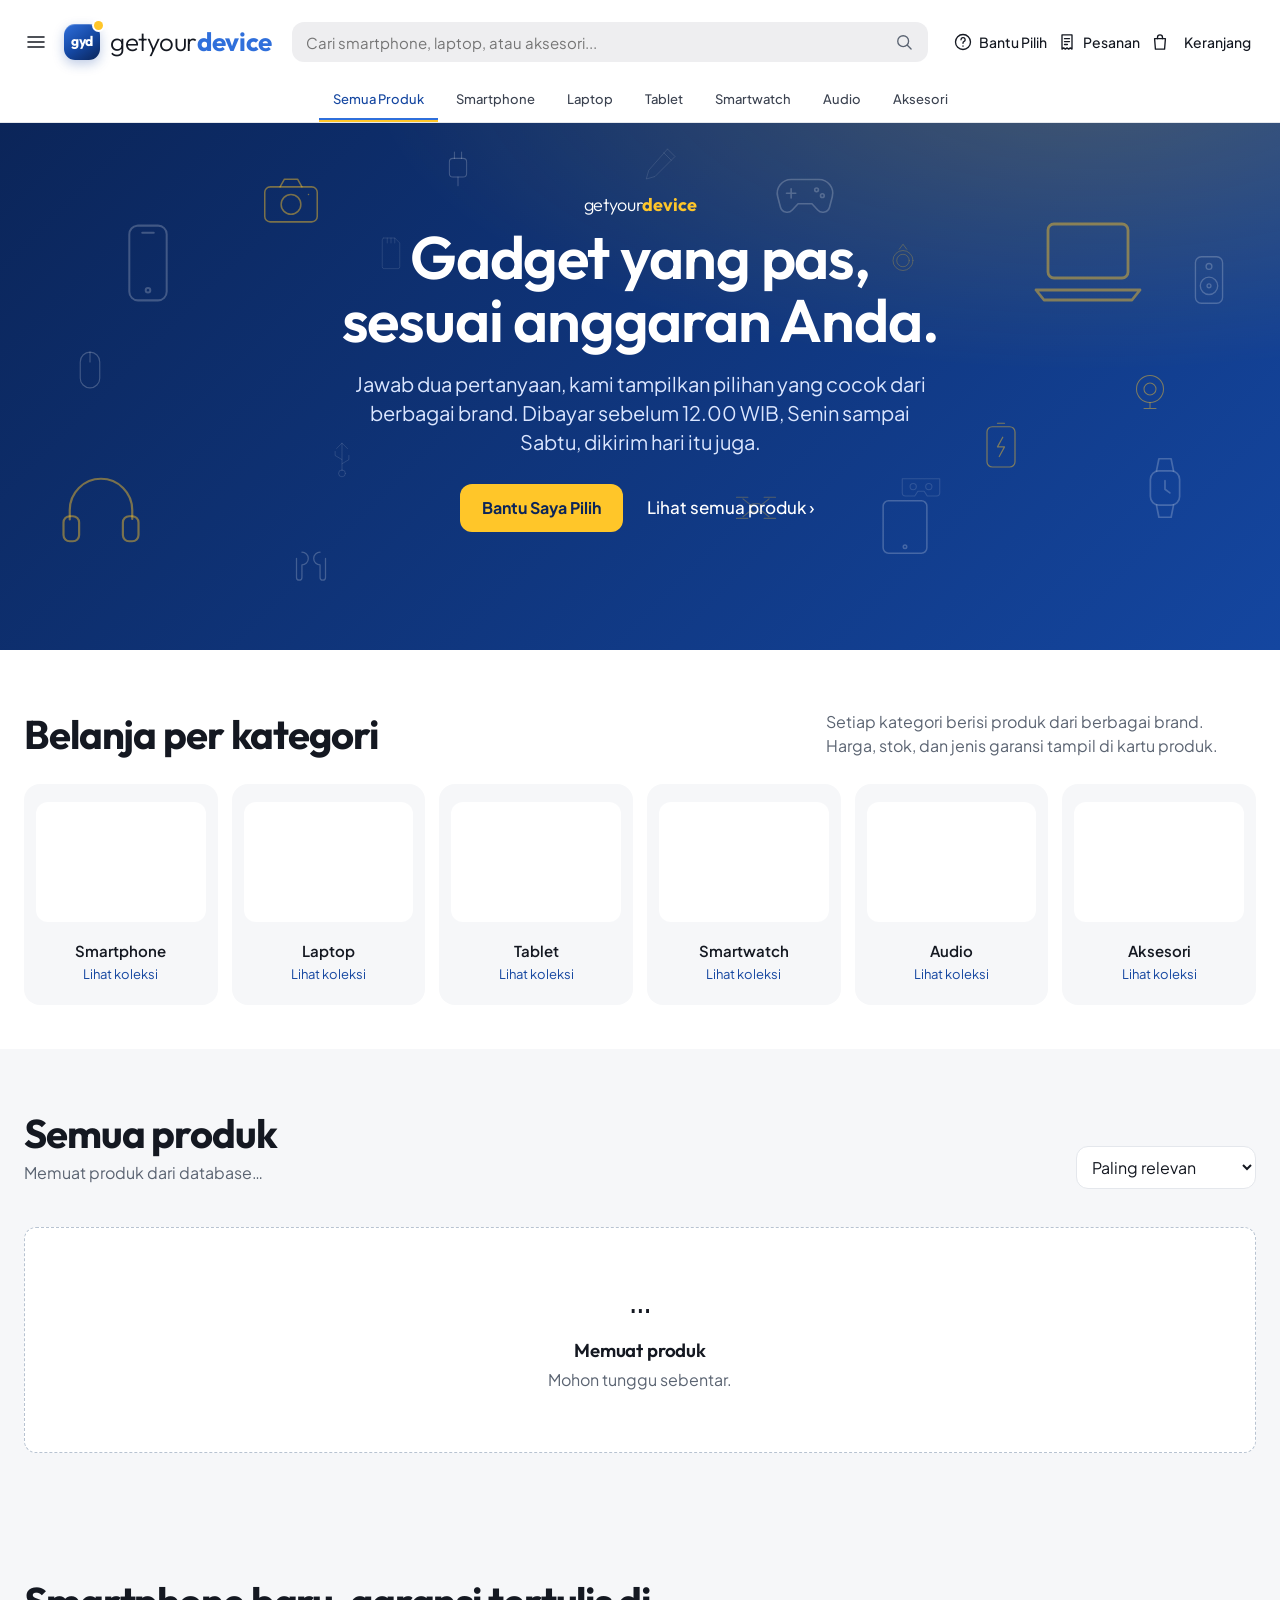
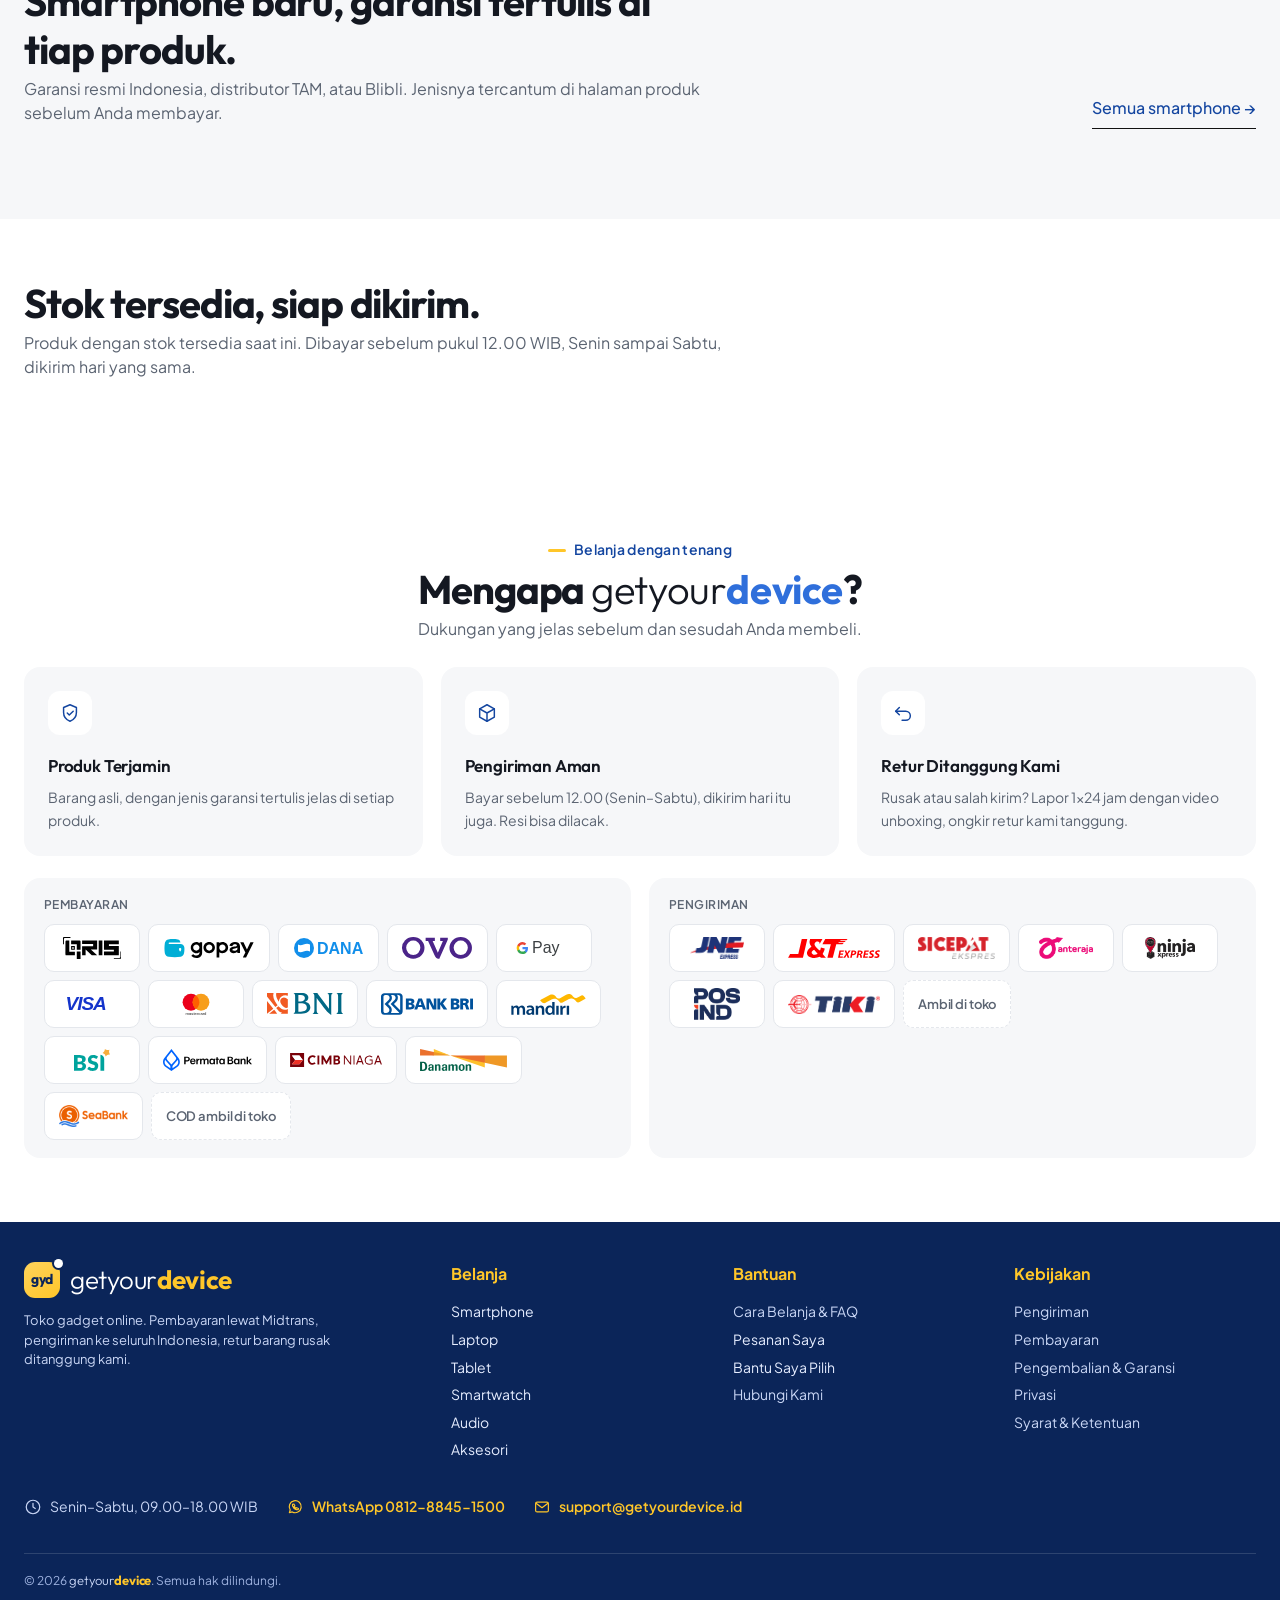
==== commit 908d6e9b: "Offer OVO, now active on Midtrans production, with its logo The production dashboard lists OVO as ac" ====
--- a/index.html
+++ b/index.html
@@ -90,7 +90,7 @@
 
       <section class="showcase-section popular-section reveal" aria-labelledby="popularTitle"><div class="container"><div class="section-title"><div><h2 id="popularTitle">Stok tersedia, siap dikirim.</h2><p>Produk dengan stok tersedia saat ini. Dibayar sebelum pukul 12.00 WIB, Senin sampai Sabtu, dikirim hari yang sama.</p></div></div><div id="popularShowcase" class="showcase-grid lifestyle-grid"></div></div></section>
 
-      <section class="why-section trust-section reveal" aria-labelledby="whyTitle"><div class="container"><div class="section-title centered-title"><div><span class="overline">Belanja dengan tenang</span><h2 id="whyTitle">Mengapa <span class="logo logo-inline"><span class="a">getyour</span><span class="b">device</span></span>?</h2><p>Dukungan yang jelas sebelum dan sesudah Anda membeli.</p></div></div><div class="why-grid"><article><span aria-hidden="true"><svg class="ui-icon" viewBox="0 0 24 24" aria-hidden="true" focusable="false"><path d="M12 3 5 6v5.5c0 4.3 2.9 7.9 7 9.5 4.1-1.6 7-5.2 7-9.5V6z"/><path d="m9 12 2.2 2.2L15.5 10"/></svg></span><h3>Produk Terjamin</h3><p>Barang asli, dengan jenis garansi tertulis jelas di setiap produk.</p></article><article><span aria-hidden="true"><svg class="ui-icon" viewBox="0 0 24 24" aria-hidden="true" focusable="false"><path d="m12 3 8 4.5v9L12 21l-8-4.5v-9z"/><path d="m4 7.5 8 4.5 8-4.5M12 12v9"/></svg></span><h3>Pengiriman Aman</h3><p>Bayar sebelum 12.00 (Senin–Sabtu), dikirim hari itu juga. Resi bisa dilacak.</p></article><article><span aria-hidden="true"><svg class="ui-icon" viewBox="0 0 24 24" aria-hidden="true" focusable="false"><path d="M4 10h11a5 5 0 0 1 0 10h-4"/><path d="m8 6-4 4 4 4"/></svg></span><h3>Retur Ditanggung Kami</h3><p>Rusak atau salah kirim? Lapor 1×24 jam dengan video unboxing, ongkir retur kami tanggung.</p></article></div><div class="assurance-strip"><div><span class="assurance-label">Pembayaran</span><ul class="brand-tiles" aria-label="Metode pembayaran"><li class="brand-tile"><img src="./logos/qris.svg" alt="QRIS" width="96" height="28" loading="lazy" decoding="async"></li><li class="brand-tile"><img src="./logos/gopay.svg" alt="GoPay" width="96" height="28" loading="lazy" decoding="async"></li><li class="brand-tile"><img src="./logos/dana.svg" alt="DANA" width="96" height="28" loading="lazy" decoding="async"></li><li class="brand-tile"><img src="./logos/googlepay.svg" alt="Google Pay" width="96" height="28" loading="lazy" decoding="async"></li><li class="brand-tile"><img src="./logos/visa.svg" alt="Visa, kartu kredit/debit" width="96" height="28" loading="lazy" decoding="async"></li><li class="brand-tile"><img src="./logos/mastercard.svg" alt="Mastercard, kartu kredit/debit" width="96" height="28" loading="lazy" decoding="async"></li><li class="brand-tile"><img src="./logos/bni.svg" alt="Virtual Account BNI" width="96" height="28" loading="lazy" decoding="async"></li><li class="brand-tile"><img src="./logos/bri.svg" alt="Virtual Account BRI" width="96" height="28" loading="lazy" decoding="async"></li><li class="brand-tile"><img src="./logos/mandiri.svg" alt="Virtual Account Mandiri" width="96" height="28" loading="lazy" decoding="async"></li><li class="brand-tile"><img src="./logos/bsi.svg" alt="Virtual Account BSI" width="96" height="28" loading="lazy" decoding="async"></li><li class="brand-tile"><img src="./logos/permata.svg" alt="Virtual Account Permata" width="96" height="28" loading="lazy" decoding="async"></li><li class="brand-tile"><img src="./logos/cimb.svg" alt="Virtual Account CIMB Niaga" width="96" height="28" loading="lazy" decoding="async"></li><li class="brand-tile"><img src="./logos/danamon.svg" alt="Virtual Account Danamon" width="96" height="24" loading="lazy" decoding="async"></li><li class="brand-tile"><img src="./logos/seabank.png" alt="Virtual Account SeaBank" width="88" height="28" loading="lazy" decoding="async"></li><li class="brand-tile brand-tile-text brand-tile-store">COD ambil di toko</li></ul></div><div><span class="assurance-label">Pengiriman</span><ul class="brand-tiles" aria-label="Kurir pengiriman"><li class="brand-tile"><img src="./logos/jne.png" alt="JNE" width="96" height="28" loading="lazy" decoding="async"></li><li class="brand-tile"><img src="./logos/jnt.svg" alt="J&amp;T Express" width="96" height="28" loading="lazy" decoding="async"></li><li class="brand-tile"><img src="./logos/sicepat.png" alt="SiCepat Ekspres" width="96" height="28" loading="lazy" decoding="async"></li><li class="brand-tile"><img src="./logos/anteraja.png" alt="AnterAja" width="96" height="28" loading="lazy" decoding="async"></li><li class="brand-tile"><img src="./logos/ninja.png" alt="Ninja Xpress" width="96" height="28" loading="lazy" decoding="async"></li><li class="brand-tile brand-tile-tall"><img src="./logos/pos.png" alt="POS Indonesia" width="96" height="28" loading="lazy" decoding="async"></li><li class="brand-tile"><img src="./logos/tiki.png" alt="TIKI" width="96" height="28" loading="lazy" decoding="async"></li><li class="brand-tile brand-tile-text brand-tile-store">Ambil di toko</li></ul></div></div></div></section>
+      <section class="why-section trust-section reveal" aria-labelledby="whyTitle"><div class="container"><div class="section-title centered-title"><div><span class="overline">Belanja dengan tenang</span><h2 id="whyTitle">Mengapa <span class="logo logo-inline"><span class="a">getyour</span><span class="b">device</span></span>?</h2><p>Dukungan yang jelas sebelum dan sesudah Anda membeli.</p></div></div><div class="why-grid"><article><span aria-hidden="true"><svg class="ui-icon" viewBox="0 0 24 24" aria-hidden="true" focusable="false"><path d="M12 3 5 6v5.5c0 4.3 2.9 7.9 7 9.5 4.1-1.6 7-5.2 7-9.5V6z"/><path d="m9 12 2.2 2.2L15.5 10"/></svg></span><h3>Produk Terjamin</h3><p>Barang asli, dengan jenis garansi tertulis jelas di setiap produk.</p></article><article><span aria-hidden="true"><svg class="ui-icon" viewBox="0 0 24 24" aria-hidden="true" focusable="false"><path d="m12 3 8 4.5v9L12 21l-8-4.5v-9z"/><path d="m4 7.5 8 4.5 8-4.5M12 12v9"/></svg></span><h3>Pengiriman Aman</h3><p>Bayar sebelum 12.00 (Senin–Sabtu), dikirim hari itu juga. Resi bisa dilacak.</p></article><article><span aria-hidden="true"><svg class="ui-icon" viewBox="0 0 24 24" aria-hidden="true" focusable="false"><path d="M4 10h11a5 5 0 0 1 0 10h-4"/><path d="m8 6-4 4 4 4"/></svg></span><h3>Retur Ditanggung Kami</h3><p>Rusak atau salah kirim? Lapor 1×24 jam dengan video unboxing, ongkir retur kami tanggung.</p></article></div><div class="assurance-strip"><div><span class="assurance-label">Pembayaran</span><ul class="brand-tiles" aria-label="Metode pembayaran"><li class="brand-tile"><img src="./logos/qris.svg" alt="QRIS" width="96" height="28" loading="lazy" decoding="async"></li><li class="brand-tile"><img src="./logos/gopay.svg" alt="GoPay" width="96" height="28" loading="lazy" decoding="async"></li><li class="brand-tile"><img src="./logos/dana.svg" alt="DANA" width="96" height="28" loading="lazy" decoding="async"></li><li class="brand-tile"><img src="./logos/ovo.svg" alt="OVO" width="90" height="28" loading="lazy" decoding="async"></li><li class="brand-tile"><img src="./logos/googlepay.svg" alt="Google Pay" width="96" height="28" loading="lazy" decoding="async"></li><li class="brand-tile"><img src="./logos/visa.svg" alt="Visa, kartu kredit/debit" width="96" height="28" loading="lazy" decoding="async"></li><li class="brand-tile"><img src="./logos/mastercard.svg" alt="Mastercard, kartu kredit/debit" width="96" height="28" loading="lazy" decoding="async"></li><li class="brand-tile"><img src="./logos/bni.svg" alt="Virtual Account BNI" width="96" height="28" loading="lazy" decoding="async"></li><li class="brand-tile"><img src="./logos/bri.svg" alt="Virtual Account BRI" width="96" height="28" loading="lazy" decoding="async"></li><li class="brand-tile"><img src="./logos/mandiri.svg" alt="Virtual Account Mandiri" width="96" height="28" loading="lazy" decoding="async"></li><li class="brand-tile"><img src="./logos/bsi.svg" alt="Virtual Account BSI" width="96" height="28" loading="lazy" decoding="async"></li><li class="brand-tile"><img src="./logos/permata.svg" alt="Virtual Account Permata" width="96" height="28" loading="lazy" decoding="async"></li><li class="brand-tile"><img src="./logos/cimb.svg" alt="Virtual Account CIMB Niaga" width="96" height="28" loading="lazy" decoding="async"></li><li class="brand-tile"><img src="./logos/danamon.svg" alt="Virtual Account Danamon" width="96" height="24" loading="lazy" decoding="async"></li><li class="brand-tile"><img src="./logos/seabank.png" alt="Virtual Account SeaBank" width="88" height="28" loading="lazy" decoding="async"></li><li class="brand-tile brand-tile-text brand-tile-store">COD ambil di toko</li></ul></div><div><span class="assurance-label">Pengiriman</span><ul class="brand-tiles" aria-label="Kurir pengiriman"><li class="brand-tile"><img src="./logos/jne.png" alt="JNE" width="96" height="28" loading="lazy" decoding="async"></li><li class="brand-tile"><img src="./logos/jnt.svg" alt="J&amp;T Express" width="96" height="28" loading="lazy" decoding="async"></li><li class="brand-tile"><img src="./logos/sicepat.png" alt="SiCepat Ekspres" width="96" height="28" loading="lazy" decoding="async"></li><li class="brand-tile"><img src="./logos/anteraja.png" alt="AnterAja" width="96" height="28" loading="lazy" decoding="async"></li><li class="brand-tile"><img src="./logos/ninja.png" alt="Ninja Xpress" width="96" height="28" loading="lazy" decoding="async"></li><li class="brand-tile brand-tile-tall"><img src="./logos/pos.png" alt="POS Indonesia" width="96" height="28" loading="lazy" decoding="async"></li><li class="brand-tile"><img src="./logos/tiki.png" alt="TIKI" width="96" height="28" loading="lazy" decoding="async"></li><li class="brand-tile brand-tile-text brand-tile-store">Ambil di toko</li></ul></div></div></div></section>
     </div>
 
 
--- a/styles.css
+++ b/styles.css
@@ -1,5 +1,5 @@
 /* GYD design tokens: the only :root in this file. Direction and reasons live in DESIGN.md. */
-:root{--ink:#141821;--ink-soft:#3b4250;--muted:#5b6472;--line:#e4e7ec;--bg:#f6f7f9;--white:#fff;--blue:#1446a0;--blue-dark:#0f3780;--blue-bright:#2f6fdb;--navy:#0b2559;--blue-tint:#eaf1ff;--yellow:#ffc629;--yellow-dark:#f2b705;--yellow-tint:#fff6d6;--orange:#f59e0b;--success:#16834b;--danger:#b42318;--shadow:0 12px 32px rgba(11,37,89,.1);--radius:16px;--radius-control:12px;--font-display:"Outfit",system-ui,sans-serif;--font-body:"Plus Jakarta Sans",system-ui,sans-serif;--ease-out:cubic-bezier(.22,1,.36,1)}*{box-sizing:border-box}html{scroll-behavior:smooth}body{margin:0;color:var(--ink);background:var(--white);font-family:var(--font-body);font-size:16px;line-height:1.5}button,input,select,textarea{font:inherit}button{cursor:pointer}button:focus-visible,input:focus-visible,select:focus-visible,textarea:focus-visible,a:focus-visible{outline:3px solid #f6b93b;outline-offset:2px}.container{width:min(1180px,calc(100% - 40px));margin-inline:auto}.hidden{display:none!important}.sr-only{position:absolute;width:1px;height:1px;padding:0;margin:-1px;overflow:hidden;clip:rect(0,0,0,0);white-space:nowrap;border:0}.skip-link{position:fixed;top:8px;left:8px;z-index:200;transform:translateY(-150%);background:#fff;padding:10px 14px;color:var(--navy)}.skip-link:focus{transform:none}.utility-bar{background:var(--navy);color:#eaf1fb;font-size:13px}.utility-inner{height:34px;display:flex;align-items:center;justify-content:space-between}.site-header{position:sticky;top:0;z-index:40;background:#fff;box-shadow:0 1px 6px rgba(16,35,63,.12)}.header-main{min-height:76px;display:grid;grid-template-columns:220px 1fr auto;gap:24px;align-items:center}.brand{display:flex;align-items:center;gap:9px;border:0;background:none;padding:0;color:var(--navy);font-weight:800;font-size:18px;letter-spacing:-.3px}.brand>span:last-child>span{color:var(--blue)}.brand-mark{display:grid;place-items:center;width:36px;height:36px;border-radius:9px;background:var(--blue);color:#fff;font-size:21px}.search-wrap{height:44px;display:flex;border:2px solid var(--blue);border-radius:9px;overflow:hidden}.search-wrap input{min-width:0;flex:1;border:0;padding:0 14px;color:var(--ink)}.search-wrap button{border:0;background:var(--blue);color:#fff;padding:0 19px;font-weight:700}.header-actions{display:flex;gap:8px}.icon-button{position:relative;display:flex;align-items:center;gap:7px;border:0;background:transparent;border-radius:8px;padding:10px;color:var(--navy);font-weight:700}.icon-button:hover{background:#eef5ff}.cart-button b{position:absolute;top:1px;left:25px;display:grid;place-items:center;min-width:19px;height:19px;padding:0 4px;border-radius:10px;background:var(--orange);color:#172033;font-size:11px}.category-bar{border-top:1px solid #edf0f4}.categories{display:flex;justify-content:center;gap:5px;overflow:auto;scrollbar-width:none}.categories button{white-space:nowrap;border:0;background:transparent;padding:11px 18px;color:#344054;font-weight:700;font-size:14px}.categories button:hover,.categories button.active{color:var(--blue);background:#edf5ff}.hero{background:linear-gradient(110deg,#eef5ff 0,#f8fbff 58%,#fff6e7 100%);border-bottom:1px solid #e6eaf0}.hero-grid{display:grid;grid-template-columns:1fr .85fr;gap:54px;align-items:center;min-height:440px;padding-block:44px}.pill{display:inline-block;background:#dceaff;color:#1455aa;border-radius:20px;padding:6px 12px;font-weight:700;font-size:13px}.hero h1{max-width:600px;margin:14px 0;font-size:clamp(34px,4.4vw,54px);line-height:1.08;letter-spacing:-1.4px;color:var(--navy)}.hero-copy>p{max-width:590px;margin:0;color:var(--muted);font-size:18px}.hero-actions{display:flex;gap:10px;margin:24px 0 20px}.primary,.secondary{min-height:44px;border-radius:8px;padding:10px 18px;font-weight:700}.primary{border:1px solid var(--blue);background:var(--blue);color:#fff}.primary:hover{background:var(--blue-dark)}.primary:disabled{background:#9aa4b2;border-color:#9aa4b2;cursor:not-allowed}.secondary{border:1px solid #b9c4d2;background:#fff;color:var(--navy)}.secondary:hover{background:#f3f6fa}.full{width:100%}.text-button{border:0;background:none;color:var(--blue);padding:10px;font-weight:700}.trust-list{display:flex;flex-wrap:wrap;gap:18px;margin:0;padding:0;list-style:none;color:#3f4b5a;font-size:14px}.trust-list li::first-letter{color:var(--success)}.hero-visual{position:relative;overflow:hidden;border-radius:18px;box-shadow:var(--shadow);background:#fff}.hero-visual img{display:block;width:100%;height:330px;object-fit:cover}.deal-badge{position:absolute;top:16px;left:16px;padding:6px 10px;border-radius:5px;background:var(--orange);font-size:12px;font-weight:800}.deal-copy{position:absolute;inset:auto 0 0;padding:36px 20px 18px;background:linear-gradient(transparent,rgba(4,14,28,.88));color:#fff}.deal-copy span,.deal-copy strong{display:block}.deal-copy strong{font-size:20px}.benefits{display:grid;grid-template-columns:repeat(4,1fr);margin-top:28px;border:1px solid var(--line);border-radius:var(--radius);background:#fff}.benefits article{display:flex;gap:12px;align-items:center;padding:19px;border-right:1px solid var(--line)}.benefits article:last-child{border:0}.benefits article>span{display:grid;place-items:center;width:38px;height:38px;flex:0 0 auto;border-radius:50%;background:#eaf3ff;color:var(--blue);font-size:20px}.benefits strong,.benefits small{display:block}.benefits small{margin-top:2px;color:var(--muted)}.category-section{padding-block:55px}.section-title{display:flex;justify-content:space-between;align-items:end;gap:20px;margin-bottom:22px}.section-title h1,.section-title h2{margin:4px 0;color:var(--navy);line-height:1.2}.section-title h2{font-size:28px}.section-title p{margin:4px 0;color:var(--muted)}.overline{font-size:12px;letter-spacing:1.4px;font-weight:800;color:var(--blue)}.category-cards{display:grid;grid-template-columns:repeat(6,1fr);gap:13px}.category-card{border:1px solid var(--line);border-radius:12px;background:#fff;padding:19px 10px;text-align:center;color:var(--ink)}.category-card:hover{border-color:#83b6fa;box-shadow:0 5px 15px rgba(23,105,224,.09);transform:translateY(-2px)}.category-card span{display:grid;place-items:center;width:54px;height:54px;margin:0 auto 10px;border-radius:50%;background:#eef5ff;font-size:27px}.category-card strong{display:block;font-size:14px}.products-section{padding:50px 0 70px;background:var(--bg)}.product-heading select{width:auto;min-width:180px}.product-grid{display:grid;grid-template-columns:repeat(4,1fr);gap:18px}.product-card{position:relative;display:flex;flex-direction:column;overflow:hidden;border:1px solid var(--line);border-radius:12px;background:#fff;transition:.18s}.product-card:hover{transform:translateY(-3px);box-shadow:var(--shadow)}.product-image-wrap{position:relative;aspect-ratio:1/1;background:#eef1f5;overflow:hidden}.product-img{display:block;width:100%;height:100%;object-fit:cover;transition:.25s}.product-card:hover .product-img{transform:scale(1.025)}.product-badge{position:absolute;top:10px;left:10px;border-radius:5px;background:var(--orange);padding:4px 8px;font-size:11px;font-weight:800}.product-info{display:flex;flex-direction:column;flex:1;padding:15px}.product-category{color:var(--blue);font-size:12px;font-weight:800;text-transform:uppercase}.product-info h3{margin:6px 0;line-height:1.3;font-size:16px}.product-description{display:-webkit-box;overflow:hidden;margin:0 0 10px;color:var(--muted);font-size:14px;-webkit-line-clamp:2;-webkit-box-orient:vertical}.stock{margin-top:auto;font-size:13px;color:var(--success);font-weight:700}.stock.low{color:#b45309}.stock.out{color:var(--danger)}.price{margin:5px 0 12px;color:var(--navy);font-size:19px;font-weight:800}.product-actions{display:grid;grid-template-columns:1fr 1fr;gap:8px}.product-actions button{min-height:40px;padding:8px;font-size:14px}.empty-state,.error-state,.loading-state{grid-column:1/-1;text-align:center;border:1px dashed #b8c3d1;border-radius:12px;background:#fff;padding:44px 20px}.state-icon{display:block;margin-bottom:10px;font-size:36px}.empty-state h3,.error-state h3{margin:0 0 4px}.empty-state p,.error-state p{margin:0 0 16px;color:var(--muted)}.loading-cards{grid-column:1/-1;display:grid;grid-template-columns:repeat(4,1fr);gap:18px}.skeleton{height:380px;border-radius:12px;background:linear-gradient(90deg,#e8ebef 25%,#f5f6f8 50%,#e8ebef 75%);background-size:200% 100%;animation:loading 1.3s infinite}@keyframes loading{to{background-position:-200% 0}}footer{background:var(--navy);color:#dbe4ef;padding:46px 0 0}.footer-grid{display:grid;grid-template-columns:2fr repeat(3,1fr);gap:40px}.footer-brand{color:#fff}.footer-grid>div>strong{display:block;margin-bottom:12px;color:#fff}.footer-grid p{max-width:320px;color:#aebdce;font-size:14px}.footer-grid button:not(.brand){display:block;border:0;background:none;padding:4px 0;color:#c8d5e3;text-align:left}.copyright{margin-top:36px;padding-block:18px;border-top:1px solid #31445f;color:#9dafc3;font-size:13px}.overlay{position:fixed;inset:0;z-index:80}.backdrop{position:absolute;inset:0;width:100%;border:0;background:rgba(10,20,35,.55)}.drawer{position:absolute;right:0;top:0;display:flex;flex-direction:column;width:min(450px,94vw);height:100%;padding:22px;background:#fff;box-shadow:-8px 0 30px rgba(0,0,0,.18)}.drawer-head{display:flex;align-items:start;justify-content:space-between;border-bottom:1px solid var(--line);padding-bottom:14px}.drawer-head h2{margin:2px 0}.close-button{display:grid;place-items:center;width:40px;height:40px;border:0;border-radius:50%;background:#edf0f4;color:#27364b;font-size:25px}.cart-items{flex:1;overflow:auto}.cart-row{display:grid;grid-template-columns:72px 1fr auto;gap:12px;padding:16px 0;border-bottom:1px solid var(--line)}.cart-row img{width:72px;height:72px;border-radius:8px;object-fit:cover}.cart-row strong{font-size:14px}.cart-row .item-price{color:var(--muted);font-size:13px}.qty-control{display:flex;align-items:center;align-self:end;border:1px solid #bdc6d1;border-radius:7px}.qty-control button{width:30px;height:30px;border:0;background:#fff;font-weight:bold}.qty-control span{min-width:25px;text-align:center}.remove-item{border:0;background:none;padding:4px 0;color:var(--danger);font-size:12px}.cart-footer{padding-top:15px;border-top:1px solid var(--line)}.cart-footer>div:first-child{display:flex;justify-content:space-between;font-size:19px}.cart-footer small{display:block;margin:5px 0 14px;color:var(--muted)}.modal{position:fixed;inset:0;z-index:90;display:grid;place-items:center;padding:20px;background:rgba(10,20,35,.62);overflow:auto}.modal-card{position:relative;width:min(600px,100%);max-height:calc(100vh - 40px);overflow:auto;border-radius:16px;background:#fff;padding:28px;box-shadow:0 20px 55px rgba(0,0,0,.25)}.modal-card>.close-button{position:absolute;right:18px;top:18px}.modal-card h2{margin:4px 45px 8px 0;color:var(--navy)}label{display:block;margin:13px 0 6px;font-weight:700;font-size:14px}input,select,textarea{width:100%;min-height:43px;border:1px solid #b9c3d0;border-radius:7px;background:#fff;padding:9px 11px;color:var(--ink)}textarea{resize:vertical}.field-row{display:grid;grid-template-columns:1fr 1fr;gap:12px}fieldset{min-width:0;margin:0 0 20px;padding:0;border:0}legend{margin-bottom:5px;color:var(--navy);font-weight:800;font-size:18px}.checkout-card{width:min(980px,100%)}.checkout-layout{display:grid;grid-template-columns:1.25fr .75fr;gap:28px}.choice-list{display:grid;gap:8px}.choice{display:flex;gap:10px;align-items:center;margin:0;border:1px solid var(--line);border-radius:8px;padding:11px}.choice:has(input:checked){border-color:var(--blue);background:#f2f7ff}.choice input{width:18px;min-height:auto;margin:0}.choice span{flex:1}.choice strong,.choice small{display:block}.choice small{color:var(--muted);font-weight:400}.loading-shipping{border:1px dashed var(--line);border-radius:8px;padding:18px;color:var(--muted);text-align:center;background:#f8fafc}.shipping-rate-source{margin-bottom:10px;border-radius:8px;background:#ecfdf3;padding:9px 11px;color:#166534;font-size:12px;font-weight:700}.shipping-rate-source.fallback{background:#fff7ed;color:#9a3412}.order-summary{align-self:start;position:sticky;top:0;border-radius:10px;background:var(--bg);padding:18px}.order-summary h3{margin-top:0}.summary-item{display:grid;grid-template-columns:1fr auto;gap:8px;margin:10px 0;font-size:14px}.summary-item small{display:block;color:var(--muted)}.summary-line{display:flex;justify-content:space-between;margin-top:9px}.summary-line.total{margin-top:14px;padding-top:12px;border-top:1px solid var(--line);font-size:18px}.secure-note{text-align:center;color:var(--muted);font-size:12px}.option-grid{display:grid;grid-template-columns:1fr 1fr;gap:10px}.option-grid label{margin:0}.option-grid input{position:absolute;opacity:0;pointer-events:none}.option-grid label>span{display:flex;flex-direction:column;min-height:116px;border:1px solid var(--line);border-radius:9px;padding:13px;font-size:23px}.option-grid strong{margin-top:4px;font-size:14px}.option-grid small{color:var(--muted);font-size:12px}.option-grid input:checked+span{border-color:var(--blue);background:#eff6ff;box-shadow:inset 0 0 0 1px var(--blue)}.helper-card form>.primary{margin-top:20px}.success-card{text-align:center;width:min(440px,100%)}.success-icon{display:grid;place-items:center;width:66px;height:66px;margin:0 auto 16px;border-radius:50%;background:#dcfce7;color:var(--success);font-size:34px;font-weight:bold}.toast{position:fixed;z-index:120;bottom:25px;left:50%;transform:translateX(-50%);max-width:calc(100% - 30px);border-radius:8px;background:#172033;color:#fff;padding:12px 18px;box-shadow:var(--shadow)}.admin-view{padding-block:50px;min-height:70vh}.tabs{display:flex;gap:5px;margin:18px 0}.tabs button{border:1px solid var(--line);background:#fff;padding:9px 18px;font-weight:700}.tabs button.active{background:var(--navy);color:#fff}.admin-grid{display:grid;grid-template-columns:360px 1fr;gap:20px}.panel{border:1px solid var(--line);border-radius:12px;background:#fff;padding:20px}.panel h2{margin-top:0;font-size:20px}.form-actions{display:flex;gap:8px;margin-top:16px}.admin-item{display:grid;grid-template-columns:58px 1fr auto;gap:12px;align-items:center;padding:11px 0;border-bottom:1px solid var(--line)}.admin-thumb{width:58px;height:58px;border-radius:7px;object-fit:cover}.admin-item small{display:block;color:var(--muted)}.admin-item-actions{display:flex;gap:5px}.mini{border:1px solid var(--line);border-radius:6px;background:#fff;padding:6px 9px}.danger{color:var(--danger)}.order-card{display:grid;grid-template-columns:1fr auto;gap:15px;padding:16px 0;border-bottom:1px solid var(--line)}.order-card p{margin:4px 0;color:var(--muted);font-size:14px}.order-card select{width:auto}.status{display:inline-block;border-radius:12px;background:#fff3d6;padding:3px 8px;font-size:12px}
+:root{--ink:#141821;--ink-soft:#3b4250;--muted:#5b6472;--line:#e4e7ec;--bg:#f6f7f9;--white:#fff;--blue:#1446a0;--blue-dark:#0f3780;--blue-bright:#2f6fdb;--navy:#0b2559;--blue-tint:#eaf1ff;--yellow:#ffc629;--yellow-dark:#f2b705;--yellow-tint:#fff6d6;--orange:#f59e0b;--success:#16834b;--danger:#b42318;--shadow:0 12px 32px rgba(11,37,89,.1);--radius:16px;--radius-control:12px;--font-display:"Outfit","Segoe UI",Roboto,Arial,sans-serif;--font-body:"Plus Jakarta Sans","Segoe UI",Roboto,Arial,sans-serif;--ease-out:cubic-bezier(.22,1,.36,1)}*{box-sizing:border-box}html{scroll-behavior:smooth}body{margin:0;color:var(--ink);background:var(--white);font-family:var(--font-body);font-size:16px;line-height:1.5}button,input,select,textarea{font:inherit}button{cursor:pointer}button:focus-visible,input:focus-visible,select:focus-visible,textarea:focus-visible,a:focus-visible{outline:3px solid #f6b93b;outline-offset:2px}.container{width:min(1180px,calc(100% - 40px));margin-inline:auto}.hidden{display:none!important}.sr-only{position:absolute;width:1px;height:1px;padding:0;margin:-1px;overflow:hidden;clip:rect(0,0,0,0);white-space:nowrap;border:0}.skip-link{position:fixed;top:8px;left:8px;z-index:200;transform:translateY(-150%);background:#fff;padding:10px 14px;color:var(--navy)}.skip-link:focus{transform:none}.utility-bar{background:var(--navy);color:#eaf1fb;font-size:13px}.utility-inner{height:34px;display:flex;align-items:center;justify-content:space-between}.site-header{position:sticky;top:0;z-index:40;background:#fff;box-shadow:0 1px 6px rgba(16,35,63,.12)}.header-main{min-height:76px;display:grid;grid-template-columns:220px 1fr auto;gap:24px;align-items:center}.brand{display:flex;align-items:center;gap:9px;border:0;background:none;padding:0;color:var(--navy);font-weight:800;font-size:18px;letter-spacing:-.3px}.brand>span:last-child>span{color:var(--blue)}.brand-mark{display:grid;place-items:center;width:36px;height:36px;border-radius:9px;background:var(--blue);color:#fff;font-size:21px}.search-wrap{height:44px;display:flex;border:2px solid var(--blue);border-radius:9px;overflow:hidden}.search-wrap input{min-width:0;flex:1;border:0;padding:0 14px;color:var(--ink)}.search-wrap button{border:0;background:var(--blue);color:#fff;padding:0 19px;font-weight:700}.header-actions{display:flex;gap:8px}.icon-button{position:relative;display:flex;align-items:center;gap:7px;border:0;background:transparent;border-radius:8px;padding:10px;color:var(--navy);font-weight:700}.icon-button:hover{background:#eef5ff}.cart-button b{position:absolute;top:1px;left:25px;display:grid;place-items:center;min-width:19px;height:19px;padding:0 4px;border-radius:10px;background:var(--orange);color:#172033;font-size:11px}.category-bar{border-top:1px solid #edf0f4}.categories{display:flex;justify-content:center;gap:5px;overflow:auto;scrollbar-width:none}.categories button{white-space:nowrap;border:0;background:transparent;padding:11px 18px;color:#344054;font-weight:700;font-size:14px}.categories button:hover,.categories button.active{color:var(--blue);background:#edf5ff}.hero{background:linear-gradient(110deg,#eef5ff 0,#f8fbff 58%,#fff6e7 100%);border-bottom:1px solid #e6eaf0}.hero-grid{display:grid;grid-template-columns:1fr .85fr;gap:54px;align-items:center;min-height:440px;padding-block:44px}.pill{display:inline-block;background:#dceaff;color:#1455aa;border-radius:20px;padding:6px 12px;font-weight:700;font-size:13px}.hero h1{max-width:600px;margin:14px 0;font-size:clamp(34px,4.4vw,54px);line-height:1.08;letter-spacing:-1.4px;color:var(--navy)}.hero-copy>p{max-width:590px;margin:0;color:var(--muted);font-size:18px}.hero-actions{display:flex;gap:10px;margin:24px 0 20px}.primary,.secondary{min-height:44px;border-radius:8px;padding:10px 18px;font-weight:700}.primary{border:1px solid var(--blue);background:var(--blue);color:#fff}.primary:hover{background:var(--blue-dark)}.primary:disabled{background:#9aa4b2;border-color:#9aa4b2;cursor:not-allowed}.secondary{border:1px solid #b9c4d2;background:#fff;color:var(--navy)}.secondary:hover{background:#f3f6fa}.full{width:100%}.text-button{border:0;background:none;color:var(--blue);padding:10px;font-weight:700}.trust-list{display:flex;flex-wrap:wrap;gap:18px;margin:0;padding:0;list-style:none;color:#3f4b5a;font-size:14px}.trust-list li::first-letter{color:var(--success)}.hero-visual{position:relative;overflow:hidden;border-radius:18px;box-shadow:var(--shadow);background:#fff}.hero-visual img{display:block;width:100%;height:330px;object-fit:cover}.deal-badge{position:absolute;top:16px;left:16px;padding:6px 10px;border-radius:5px;background:var(--orange);font-size:12px;font-weight:800}.deal-copy{position:absolute;inset:auto 0 0;padding:36px 20px 18px;background:linear-gradient(transparent,rgba(4,14,28,.88));color:#fff}.deal-copy span,.deal-copy strong{display:block}.deal-copy strong{font-size:20px}.benefits{display:grid;grid-template-columns:repeat(4,1fr);margin-top:28px;border:1px solid var(--line);border-radius:var(--radius);background:#fff}.benefits article{display:flex;gap:12px;align-items:center;padding:19px;border-right:1px solid var(--line)}.benefits article:last-child{border:0}.benefits article>span{display:grid;place-items:center;width:38px;height:38px;flex:0 0 auto;border-radius:50%;background:#eaf3ff;color:var(--blue);font-size:20px}.benefits strong,.benefits small{display:block}.benefits small{margin-top:2px;color:var(--muted)}.category-section{padding-block:55px}.section-title{display:flex;justify-content:space-between;align-items:end;gap:20px;margin-bottom:22px}.section-title h1,.section-title h2{margin:4px 0;color:var(--navy);line-height:1.2}.section-title h2{font-size:28px}.section-title p{margin:4px 0;color:var(--muted)}.overline{font-size:12px;letter-spacing:1.4px;font-weight:800;color:var(--blue)}.category-cards{display:grid;grid-template-columns:repeat(6,1fr);gap:13px}.category-card{border:1px solid var(--line);border-radius:12px;background:#fff;padding:19px 10px;text-align:center;color:var(--ink)}.category-card:hover{border-color:#83b6fa;box-shadow:0 5px 15px rgba(23,105,224,.09);transform:translateY(-2px)}.category-card span{display:grid;place-items:center;width:54px;height:54px;margin:0 auto 10px;border-radius:50%;background:#eef5ff;font-size:27px}.category-card strong{display:block;font-size:14px}.products-section{padding:50px 0 70px;background:var(--bg)}.product-heading select{width:auto;min-width:180px}.product-grid{display:grid;grid-template-columns:repeat(4,1fr);gap:18px}.product-card{position:relative;display:flex;flex-direction:column;overflow:hidden;border:1px solid var(--line);border-radius:12px;background:#fff;transition:.18s}.product-card:hover{transform:translateY(-3px);box-shadow:var(--shadow)}.product-image-wrap{position:relative;aspect-ratio:1/1;background:#eef1f5;overflow:hidden}.product-img{display:block;width:100%;height:100%;object-fit:cover;transition:.25s}.product-card:hover .product-img{transform:scale(1.025)}.product-badge{position:absolute;top:10px;left:10px;border-radius:5px;background:var(--orange);padding:4px 8px;font-size:11px;font-weight:800}.product-info{display:flex;flex-direction:column;flex:1;padding:15px}.product-category{color:var(--blue);font-size:12px;font-weight:800;text-transform:uppercase}.product-info h3{margin:6px 0;line-height:1.3;font-size:16px}.product-description{display:-webkit-box;overflow:hidden;margin:0 0 10px;color:var(--muted);font-size:14px;-webkit-line-clamp:2;-webkit-box-orient:vertical}.stock{margin-top:auto;font-size:13px;color:var(--success);font-weight:700}.stock.low{color:#b45309}.stock.out{color:var(--danger)}.price{margin:5px 0 12px;color:var(--navy);font-size:19px;font-weight:800}.product-actions{display:grid;grid-template-columns:1fr 1fr;gap:8px}.product-actions button{min-height:40px;padding:8px;font-size:14px}.empty-state,.error-state,.loading-state{grid-column:1/-1;text-align:center;border:1px dashed #b8c3d1;border-radius:12px;background:#fff;padding:44px 20px}.state-icon{display:block;margin-bottom:10px;font-size:36px}.empty-state h3,.error-state h3{margin:0 0 4px}.empty-state p,.error-state p{margin:0 0 16px;color:var(--muted)}.loading-cards{grid-column:1/-1;display:grid;grid-template-columns:repeat(4,1fr);gap:18px}.skeleton{height:380px;border-radius:12px;background:linear-gradient(90deg,#e8ebef 25%,#f5f6f8 50%,#e8ebef 75%);background-size:200% 100%;animation:loading 1.3s infinite}@keyframes loading{to{background-position:-200% 0}}footer{background:var(--navy);color:#dbe4ef;padding:46px 0 0}.footer-grid{display:grid;grid-template-columns:2fr repeat(3,1fr);gap:40px}.footer-brand{color:#fff}.footer-grid>div>strong{display:block;margin-bottom:12px;color:#fff}.footer-grid p{max-width:320px;color:#aebdce;font-size:14px}.footer-grid button:not(.brand){display:block;border:0;background:none;padding:4px 0;color:#c8d5e3;text-align:left}.copyright{margin-top:36px;padding-block:18px;border-top:1px solid #31445f;color:#9dafc3;font-size:13px}.overlay{position:fixed;inset:0;z-index:80}.backdrop{position:absolute;inset:0;width:100%;border:0;background:rgba(10,20,35,.55)}.drawer{position:absolute;right:0;top:0;display:flex;flex-direction:column;width:min(450px,94vw);height:100%;padding:22px;background:#fff;box-shadow:-8px 0 30px rgba(0,0,0,.18)}.drawer-head{display:flex;align-items:start;justify-content:space-between;border-bottom:1px solid var(--line);padding-bottom:14px}.drawer-head h2{margin:2px 0}.close-button{display:grid;place-items:center;width:40px;height:40px;border:0;border-radius:50%;background:#edf0f4;color:#27364b;font-size:25px}.cart-items{flex:1;overflow:auto}.cart-row{display:grid;grid-template-columns:72px 1fr auto;gap:12px;padding:16px 0;border-bottom:1px solid var(--line)}.cart-row img{width:72px;height:72px;border-radius:8px;object-fit:cover}.cart-row strong{font-size:14px}.cart-row .item-price{color:var(--muted);font-size:13px}.qty-control{display:flex;align-items:center;align-self:end;border:1px solid #bdc6d1;border-radius:7px}.qty-control button{width:30px;height:30px;border:0;background:#fff;font-weight:bold}.qty-control span{min-width:25px;text-align:center}.remove-item{border:0;background:none;padding:4px 0;color:var(--danger);font-size:12px}.cart-footer{padding-top:15px;border-top:1px solid var(--line)}.cart-footer>div:first-child{display:flex;justify-content:space-between;font-size:19px}.cart-footer small{display:block;margin:5px 0 14px;color:var(--muted)}.modal{position:fixed;inset:0;z-index:90;display:grid;place-items:center;padding:20px;background:rgba(10,20,35,.62);overflow:auto}.modal-card{position:relative;width:min(600px,100%);max-height:calc(100vh - 40px);overflow:auto;border-radius:16px;background:#fff;padding:28px;box-shadow:0 20px 55px rgba(0,0,0,.25)}.modal-card>.close-button{position:absolute;right:18px;top:18px}.modal-card h2{margin:4px 45px 8px 0;color:var(--navy)}label{display:block;margin:13px 0 6px;font-weight:700;font-size:14px}input,select,textarea{width:100%;min-height:43px;border:1px solid #b9c3d0;border-radius:7px;background:#fff;padding:9px 11px;color:var(--ink)}textarea{resize:vertical}.field-row{display:grid;grid-template-columns:1fr 1fr;gap:12px}fieldset{min-width:0;margin:0 0 20px;padding:0;border:0}legend{margin-bottom:5px;color:var(--navy);font-weight:800;font-size:18px}.checkout-card{width:min(980px,100%)}.checkout-layout{display:grid;grid-template-columns:1.25fr .75fr;gap:28px}.choice-list{display:grid;gap:8px}.choice{display:flex;gap:10px;align-items:center;margin:0;border:1px solid var(--line);border-radius:8px;padding:11px}.choice:has(input:checked){border-color:var(--blue);background:#f2f7ff}.choice input{width:18px;min-height:auto;margin:0}.choice span{flex:1}.choice strong,.choice small{display:block}.choice small{color:var(--muted);font-weight:400}.loading-shipping{border:1px dashed var(--line);border-radius:8px;padding:18px;color:var(--muted);text-align:center;background:#f8fafc}.shipping-rate-source{margin-bottom:10px;border-radius:8px;background:#ecfdf3;padding:9px 11px;color:#166534;font-size:12px;font-weight:700}.shipping-rate-source.fallback{background:#fff7ed;color:#9a3412}.order-summary{align-self:start;position:sticky;top:0;border-radius:10px;background:var(--bg);padding:18px}.order-summary h3{margin-top:0}.summary-item{display:grid;grid-template-columns:1fr auto;gap:8px;margin:10px 0;font-size:14px}.summary-item small{display:block;color:var(--muted)}.summary-line{display:flex;justify-content:space-between;margin-top:9px}.summary-line.total{margin-top:14px;padding-top:12px;border-top:1px solid var(--line);font-size:18px}.secure-note{text-align:center;color:var(--muted);font-size:12px}.option-grid{display:grid;grid-template-columns:1fr 1fr;gap:10px}.option-grid label{margin:0}.option-grid input{position:absolute;opacity:0;pointer-events:none}.option-grid label>span{display:flex;flex-direction:column;min-height:116px;border:1px solid var(--line);border-radius:9px;padding:13px;font-size:23px}.option-grid strong{margin-top:4px;font-size:14px}.option-grid small{color:var(--muted);font-size:12px}.option-grid input:checked+span{border-color:var(--blue);background:#eff6ff;box-shadow:inset 0 0 0 1px var(--blue)}.helper-card form>.primary{margin-top:20px}.success-card{text-align:center;width:min(440px,100%)}.success-icon{display:grid;place-items:center;width:66px;height:66px;margin:0 auto 16px;border-radius:50%;background:#dcfce7;color:var(--success);font-size:34px;font-weight:bold}.toast{position:fixed;z-index:120;bottom:25px;left:50%;transform:translateX(-50%);max-width:calc(100% - 30px);border-radius:8px;background:#172033;color:#fff;padding:12px 18px;box-shadow:var(--shadow)}.admin-view{padding-block:50px;min-height:70vh}.tabs{display:flex;gap:5px;margin:18px 0}.tabs button{border:1px solid var(--line);background:#fff;padding:9px 18px;font-weight:700}.tabs button.active{background:var(--navy);color:#fff}.admin-grid{display:grid;grid-template-columns:360px 1fr;gap:20px}.panel{border:1px solid var(--line);border-radius:12px;background:#fff;padding:20px}.panel h2{margin-top:0;font-size:20px}.form-actions{display:flex;gap:8px;margin-top:16px}.admin-item{display:grid;grid-template-columns:58px 1fr auto;gap:12px;align-items:center;padding:11px 0;border-bottom:1px solid var(--line)}.admin-thumb{width:58px;height:58px;border-radius:7px;object-fit:cover}.admin-item small{display:block;color:var(--muted)}.admin-item-actions{display:flex;gap:5px}.mini{border:1px solid var(--line);border-radius:6px;background:#fff;padding:6px 9px}.danger{color:var(--danger)}.order-card{display:grid;grid-template-columns:1fr auto;gap:15px;padding:16px 0;border-bottom:1px solid var(--line)}.order-card p{margin:4px 0;color:var(--muted);font-size:14px}.order-card select{width:auto}.status{display:inline-block;border-radius:12px;background:#fff3d6;padding:3px 8px;font-size:12px}
 @media(max-width:900px){.header-main{grid-template-columns:auto 1fr}.search-wrap{grid-column:1/-1;grid-row:2;margin-bottom:12px}.hero-grid{grid-template-columns:1fr 1fr;gap:28px}.benefits{grid-template-columns:1fr 1fr}.benefits article:nth-child(2){border-right:0}.benefits article:nth-child(-n+2){border-bottom:1px solid var(--line)}.category-cards{grid-template-columns:repeat(3,1fr)}.product-grid{grid-template-columns:repeat(3,1fr)}.loading-cards{grid-template-columns:repeat(3,1fr)}.footer-grid{grid-template-columns:1.5fr 1fr 1fr}.footer-grid>div:last-child{grid-column:1/-1}.admin-grid{grid-template-columns:1fr}.checkout-layout{grid-template-columns:1fr}.order-summary{position:static;grid-row:1}}
 @media(max-width:680px){.container{width:min(100% - 28px,1180px)}.utility-inner span:not(:first-child){display:none}.utility-inner{justify-content:center}.site-header{position:static}.header-main{min-height:68px;gap:8px}.brand{font-size:15px}.brand-mark{width:32px;height:32px}.header-actions{margin-left:auto}.icon-button span:last-of-type{display:none}.icon-button{padding:9px}.categories{justify-content:flex-start;width:100%;padding-inline:14px}.categories button{padding:10px 13px}.hero-grid{grid-template-columns:1fr;padding-block:28px}.hero h1{font-size:35px}.hero-copy>p{font-size:16px}.hero-visual img{height:240px}.trust-list{gap:10px}.benefits{grid-template-columns:1fr;margin-top:18px}.benefits article{border-right:0;border-bottom:1px solid var(--line)!important}.benefits article:last-child{border:0!important}.category-section{padding-block:40px}.category-cards{grid-template-columns:repeat(2,1fr)}.products-section{padding-block:38px}.product-heading{align-items:start;flex-direction:column}.product-heading select{width:100%}.product-grid{grid-template-columns:repeat(2,1fr);gap:12px}.loading-cards{grid-template-columns:repeat(2,1fr)}.product-info{padding:12px}.product-actions{grid-template-columns:1fr}.product-actions button{font-size:13px}.footer-grid{grid-template-columns:1fr 1fr;gap:28px}.footer-grid>div:first-child,.footer-grid>div:last-child{grid-column:1/-1}.field-row{grid-template-columns:1fr;gap:0}.modal{padding:0;align-items:end}.modal-card{width:100%;max-height:94vh;border-radius:16px 16px 0 0;padding:22px}.option-grid{grid-template-columns:1fr 1fr}.admin-item{grid-template-columns:50px 1fr}.admin-item-actions{grid-column:2}.order-card{grid-template-columns:1fr}.order-card select{width:100%}}
 @media(max-width:420px){.product-grid{grid-template-columns:1fr}.loading-cards{grid-template-columns:1fr}.hero-actions{flex-direction:column}.trust-list{display:grid}.category-card{padding:14px 7px}.option-grid{grid-template-columns:1fr}.footer-grid{grid-template-columns:1fr}.footer-grid>div{grid-column:auto!important}}
@@ -678,7 +678,8 @@
   .search-wrap,.search-wrap input,.search-wrap button{min-height:44px}
   .categories button{min-height:44px;min-width:44px;flex:0 0 auto}
   .header-start .brand,footer .brand.footer-brand{min-height:44px}
-  .footer-grid a,.footer-grid button:not(.brand){min-width:44px}
+  .footer-grid a,.footer-grid button:not(.brand){min-width:44px;overflow-wrap:anywhere}
+  .footer-grid>div{min-width:0}
   .pill-button,.text-link,.product-heading select{min-height:44px}
   .card-cart,.story-cart{width:44px;height:44px;min-width:44px;min-height:44px}
   .story-buy{min-height:44px}
